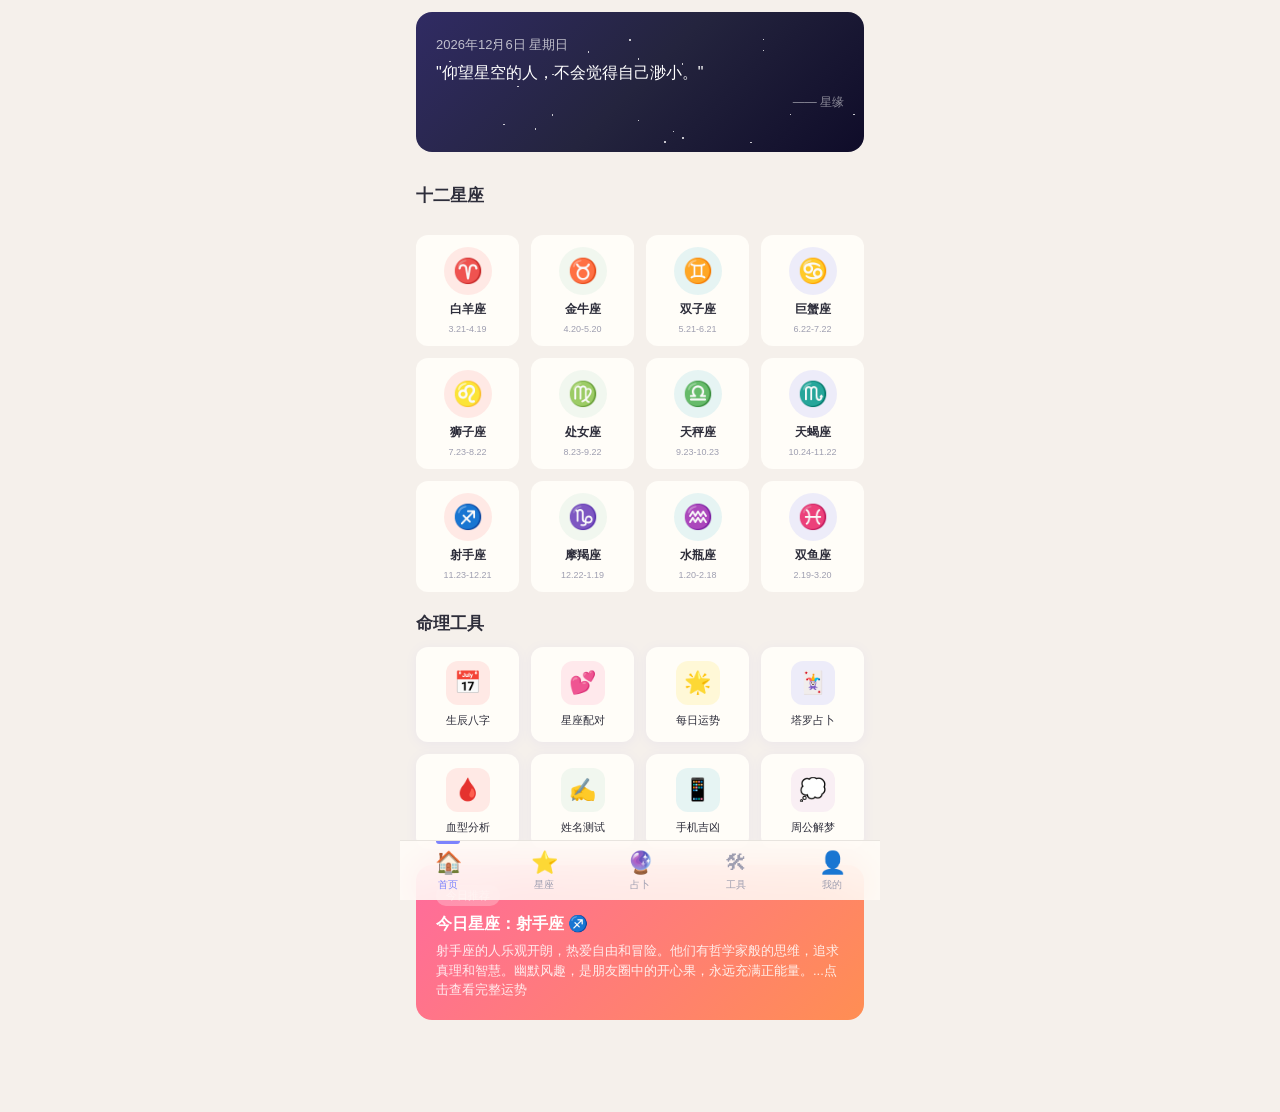
==== index.html @ 1ed5705f "Fix all JS syntax errors: remove nested ternary in templates, fix backtick/HTML tag conflicts" ====
<!DOCTYPE html>
<html lang="zh-CN">
<head>
<meta charset="UTF-8">
<meta name="viewport" content="width=device-width,initial-scale=1.0,maximum-scale=1.0,user-scalable=no">
<title>星缘 - 星座命理</title>
<style>
*{margin:0;padding:0;box-sizing:border-box;-webkit-tap-highlight-color:transparent}
:root{--bg:#F5F0EB;--card:#FFFDF8;--primary:#7C83FD;--primary-dark:#5B63D5;--accent:#FF6B9D;--text:#2D2D3A;--text2:#6B6B80;--text3:#9E9EB0;--border:#E8E4DF;--shadow:0 2px 12px rgba(124,131,253,0.08);--radius:16px;--nav-h:60px}
body{font-family:-apple-system,BlinkMacSystemFont,'Segoe UI','PingFang SC','Hiragino Sans GB','Microsoft YaHei',sans-serif;background:var(--bg);color:var(--text);max-width:480px;margin:0 auto;min-height:100vh;overflow-x:hidden;position:relative}
.dark{--bg:#1A1A2E;--card:#252540;--primary:#9BA3FF;--primary-dark:#7C83FD;--text:#E8E8F0;--text2:#A0A0B8;--text3:#6B6B80;--border:#3A3A55;--shadow:0 2px 12px rgba(0,0,0,0.3)}
/* Splash */
#splash{position:fixed;top:0;left:0;width:100%;height:100%;z-index:9999;display:flex;flex-direction:column;align-items:center;justify-content:center;background:linear-gradient(135deg,#0F0C29,#302B63,#24243E);transition:opacity .6s,transform .6s}
#splash.hide{opacity:0;transform:scale(1.1);pointer-events:none}
#splash .stars{position:absolute;width:100%;height:100%;overflow:hidden}
#splash .star{position:absolute;background:#fff;border-radius:50%;animation:twinkle 2s infinite}
@keyframes twinkle{0%,100%{opacity:.3}50%{opacity:1}}
#splash .logo{font-size:42px;margin-bottom:8px;animation:float 2s ease-in-out infinite}
@keyframes float{0%,100%{transform:translateY(0)}50%{transform:translateY(-10px)}}
#splash h1{color:#fff;font-size:28px;font-weight:700;letter-spacing:4px;margin-bottom:4px}
#splash p{color:rgba(255,255,255,.6);font-size:13px;letter-spacing:2px;margin-bottom:30px}
#splash .bar-wrap{width:200px;height:4px;background:rgba(255,255,255,.15);border-radius:2px;overflow:hidden}
#splash .bar-fill{height:100%;width:0;background:linear-gradient(90deg,#7C83FD,#FF6B9D);border-radius:2px;animation:load 2s ease forwards}
@keyframes load{0%{width:0}100%{width:100%}}
/* Pages */
.page{display:none;padding-bottom:calc(var(--nav-h) + 16px);min-height:100vh;animation:fadeIn .3s ease}
.page.active{display:block}
@keyframes fadeIn{from{opacity:0;transform:translateY(8px)}to{opacity:1;transform:translateY(0)}}
@keyframes slideIn{from{opacity:0;transform:translateX(30px)}to{opacity:1;transform:translateX(0)}}
/* Nav */
#bottomNav{position:fixed;bottom:0;left:50%;transform:translateX(-50%);width:100%;max-width:480px;height:var(--nav-h);background:rgba(255,253,248,.85);backdrop-filter:blur(20px);-webkit-backdrop-filter:blur(20px);border-top:1px solid var(--border);display:flex;z-index:100;padding-bottom:env(safe-area-inset-bottom)}
.dark #bottomNav{background:rgba(37,37,64,.9)}
.nav-item{flex:1;display:flex;flex-direction:column;align-items:center;justify-content:center;gap:2px;font-size:10px;color:var(--text3);cursor:pointer;transition:color .2s;position:relative}
.nav-item.active{color:var(--primary)}
.nav-item.active::before{content:'';position:absolute;top:0;left:50%;transform:translateX(-50%);width:24px;height:3px;background:var(--primary);border-radius:0 0 3px 3px}
.nav-item .nav-icon{font-size:22px}
/* Sub page overlay */
.sub-page{position:fixed;top:0;left:50%;transform:translateX(-50%);width:100%;max-width:480px;height:100%;background:var(--bg);z-index:90;display:none;flex-direction:column;animation:slideIn .3s ease;overflow-y:auto;-webkit-overflow-scrolling:touch}
.sub-page.active{display:flex}
.sub-header{display:flex;align-items:center;padding:12px 16px;background:var(--card);border-bottom:1px solid var(--border);position:sticky;top:0;z-index:10}
.sub-header .back-btn{width:36px;height:36px;border-radius:50%;border:none;background:var(--bg);font-size:18px;cursor:pointer;display:flex;align-items:center;justify-content:center;color:var(--text)}
.sub-header .title{flex:1;text-align:center;font-size:17px;font-weight:600;margin-right:36px}
/* Cards */
.card{background:var(--card);border-radius:var(--radius);padding:16px;margin:12px 16px;box-shadow:var(--shadow)}
/* Banner */
.banner{background:linear-gradient(135deg,#302B63,#24243E,#0F0C29);border-radius:var(--radius);margin:12px 16px;padding:24px 20px;position:relative;overflow:hidden;min-height:140px}
.banner .stars-bg{position:absolute;width:100%;height:100%}
.banner .bstar{position:absolute;background:#fff;border-radius:50%;animation:twinkle 2s infinite}
.banner .date{color:rgba(255,255,255,.7);font-size:13px;margin-bottom:6px}
.banner .quote{color:#fff;font-size:16px;line-height:1.6;font-weight:500}
.banner .quote-author{color:rgba(255,255,255,.5);font-size:12px;margin-top:8px;text-align:right}
/* Zodiac Grid */
.zodiac-grid{display:grid;grid-template-columns:repeat(4,1fr);gap:12px;padding:0 16px;margin-top:16px}
.zodiac-item{display:flex;flex-direction:column;align-items:center;gap:6px;cursor:pointer;padding:12px 4px;border-radius:12px;transition:all .2s;background:var(--card)}
.zodiac-item:active{transform:scale(.95);background:var(--border)}
.zodiac-icon{width:48px;height:48px;border-radius:50%;display:flex;align-items:center;justify-content:center;font-size:24px}
.zodiac-item .z-name{font-size:12px;font-weight:600;color:var(--text)}
.zodiac-item .z-date{font-size:9px;color:var(--text3)}
/* Feature Grid */
.section-title{font-size:17px;font-weight:700;padding:20px 16px 12px;color:var(--text)}
.feat-grid{display:grid;grid-template-columns:repeat(4,1fr);gap:12px;padding:0 16px}
.feat-item{display:flex;flex-direction:column;align-items:center;gap:8px;cursor:pointer;padding:14px 4px;border-radius:12px;background:var(--card);transition:all .2s;box-shadow:var(--shadow)}
.feat-item:active{transform:scale(.95)}
.feat-icon{width:44px;height:44px;border-radius:12px;display:flex;align-items:center;justify-content:center;font-size:22px}
.feat-item .f-name{font-size:11px;font-weight:500;color:var(--text)}
/* Recommend Card */
.recommend{background:linear-gradient(135deg,#FF6B9D,#FF8E53);border-radius:var(--radius);margin:16px;padding:20px;color:#fff;cursor:pointer;transition:transform .2s}
.recommend:active{transform:scale(.98)}
.recommend .rec-tag{font-size:11px;background:rgba(255,255,255,.25);padding:3px 10px;border-radius:10px;display:inline-block;margin-bottom:8px}
.recommend h3{font-size:16px;margin-bottom:6px}
.recommend p{font-size:13px;opacity:.85;line-height:1.5}
/* Detail Page */
.detail-header{padding:32px 20px 24px;text-align:center;color:#fff;position:relative;overflow:hidden}
.detail-header .dh-stars{position:absolute;width:100%;height:100%}
.detail-header .dh-star{position:absolute;background:#fff;border-radius:50%;animation:twinkle 2s infinite}
.detail-header .d-emoji{font-size:52px;margin-bottom:8px;position:relative}
.detail-header .d-name{font-size:24px;font-weight:700;position:relative}
.detail-header .d-en{font-size:14px;opacity:.7;margin-top:2px;position:relative}
.detail-header .d-date{font-size:13px;opacity:.6;margin-top:4px;position:relative}
.info-grid{display:grid;grid-template-columns:repeat(3,1fr);gap:8px;padding:0 16px;margin-top:16px}
.info-cell{background:var(--card);border-radius:12px;padding:12px 8px;text-align:center;box-shadow:var(--shadow)}
.info-cell .ic-label{font-size:10px;color:var(--text3);margin-bottom:4px}
.info-cell .ic-val{font-size:13px;font-weight:600;color:var(--text)}
.detail-section{padding:16px}
.detail-section h3{font-size:16px;font-weight:700;margin-bottom:10px;display:flex;align-items:center;gap:8px}
.detail-section p{font-size:14px;line-height:1.8;color:var(--text2)}
/* Stars rating */
.stars{display:flex;gap:2px}
.stars .star{color:#FFD700;font-size:14px}
.stars .star.empty{color:var(--border)}
/* Fortune bars */
.fortune-row{display:flex;align-items:center;justify-content:space-between;padding:8px 0;border-bottom:1px solid var(--border)}
.fortune-row:last-child{border:none}
.fortune-label{font-size:13px;color:var(--text);width:50px}
.fortune-stars{flex:1}
.fortune-score{font-size:13px;color:var(--primary);font-weight:600;width:30px;text-align:right}
/* Match */
.match-card{display:flex;align-items:center;gap:12px;padding:12px;background:var(--card);border-radius:12px;margin-bottom:8px}
.match-emoji{font-size:28px}
.match-info{flex:1}
.match-name{font-size:14px;font-weight:600}
.match-desc{font-size:12px;color:var(--text2)}
.match-score{font-size:18px;font-weight:700;color:var(--primary)}
/* Pair page */
.pair-selectors{display:flex;align-items:center;justify-content:center;gap:12px;padding:20px 16px;flex-wrap:wrap}
.pair-selectors select{padding:10px 16px;border:2px solid var(--border);border-radius:12px;background:var(--card);color:var(--text);font-size:15px;min-width:120px;appearance:none;-webkit-appearance:none}
.pair-heart{font-size:36px;animation:heartbeat 1.2s infinite}
@keyframes heartbeat{0%,100%{transform:scale(1)}15%{transform:scale(1.15)}30%{transform:scale(1)}45%{transform:scale(1.1)}}
.pair-btn{display:block;margin:16px auto;padding:12px 40px;background:linear-gradient(135deg,var(--primary),var(--accent));color:#fff;border:none;border-radius:25px;font-size:16px;font-weight:600;cursor:pointer;transition:transform .2s}
.pair-btn:active{transform:scale(.95)}
.score-circle{width:120px;height:120px;border-radius:50%;border:6px solid var(--primary);display:flex;flex-direction:column;align-items:center;justify-content:center;margin:20px auto;background:var(--card)}
.score-circle .sc-num{font-size:36px;font-weight:800;color:var(--primary)}
.score-circle .sc-label{font-size:11px;color:var(--text3)}
.dim-bar{margin:8px 0}
.dim-bar .dim-label{display:flex;justify-content:space-between;font-size:13px;margin-bottom:4px}
.dim-bar .dim-track{height:8px;background:var(--border);border-radius:4px;overflow:hidden}
.dim-bar .dim-fill{height:100%;border-radius:4px;background:linear-gradient(90deg,var(--primary),var(--accent));transition:width .8s ease}
/* Bazi */
.bazi-form{padding:16px}
.form-group{margin-bottom:14px}
.form-group label{display:block;font-size:13px;font-weight:600;color:var(--text);margin-bottom:6px}
.form-group input,.form-group select{width:100%;padding:12px;border:2px solid var(--border);border-radius:12px;background:var(--card);color:var(--text);font-size:15px;transition:border-color .2s}
.form-group input:focus,.form-group select:focus{outline:none;border-color:var(--primary)}
.pillar-row{display:flex;justify-content:space-around;text-align:center;padding:16px 0}
.pillar{background:var(--card);border-radius:12px;padding:14px 12px;flex:1;margin:0 4px;box-shadow:var(--shadow)}
.pillar .p-label{font-size:11px;color:var(--text3);margin-bottom:6px}
.pillar .p-gan{font-size:22px;font-weight:700;color:var(--primary)}
.pillar .p-zhi{font-size:22px;font-weight:700;color:var(--accent);margin-top:2px}
.pillar .p-wx{font-size:11px;color:var(--text2);margin-top:4px}
.wx-bar-wrap{padding:0 16px}
.wx-bar{display:flex;align-items:center;gap:10px;margin-bottom:10px}
.wx-bar .wx-name{width:30px;font-size:13px;font-weight:600}
.wx-bar .wx-track{flex:1;height:12px;background:var(--border);border-radius:6px;overflow:hidden}
.wx-bar .wx-fill{height:100%;border-radius:6px;transition:width .8s ease}
.wx-bar .wx-pct{width:36px;font-size:12px;text-align:right;color:var(--text2)}
/* Tarot */
.spread-grid{display:grid;grid-template-columns:repeat(2,1fr);gap:12px;padding:0 16px}
.spread-card{background:var(--card);border-radius:var(--radius);padding:20px 16px;text-align:center;cursor:pointer;transition:all .2s;box-shadow:var(--shadow);border:2px solid transparent}
.spread-card:active{transform:scale(.96)}
.spread-card.selected{border-color:var(--primary)}
.spread-card .sp-emoji{font-size:32px;margin-bottom:8px}
.spread-card .sp-name{font-size:14px;font-weight:600}
.spread-card .sp-desc{font-size:11px;color:var(--text3);margin-top:4px}
.tarot-question{padding:16px}
.tarot-question textarea{width:100%;height:80px;padding:12px;border:2px solid var(--border);border-radius:12px;background:var(--card);color:var(--text);font-size:14px;resize:none}
.tarot-question textarea:focus{outline:none;border-color:var(--primary)}
.tarot-btn{display:block;margin:16px auto;padding:14px 48px;background:linear-gradient(135deg,#7C83FD,#FF6B9D);color:#fff;border:none;border-radius:25px;font-size:16px;font-weight:600;cursor:pointer;transition:transform .2s}
.tarot-btn:active{transform:scale(.95)}
.tarot-result{text-align:center;padding:16px}
.tarot-card-display{background:linear-gradient(135deg,#1A1A2E,#302B63);border-radius:16px;padding:20px;margin:10px 0;color:#fff;animation:cardFlip .6s ease}
@keyframes cardFlip{from{transform:rotateY(90deg)}to{transform:rotateY(0)}}
.tarot-card-display .tc-emoji{font-size:48px;margin-bottom:8px}
.tarot-card-display .tc-name{font-size:18px;font-weight:700}
.tarot-card-display .tc-pos{font-size:12px;opacity:.7;margin-top:4px}
.tarot-card-display .tc-meaning{font-size:13px;line-height:1.6;margin-top:12px;opacity:.85;text-align:left}
/* Blood type */
.bt-grid{display:grid;grid-template-columns:repeat(2,1fr);gap:12px;padding:0 16px}
.bt-card{background:var(--card);border-radius:var(--radius);padding:24px;text-align:center;cursor:pointer;transition:all .2s;box-shadow:var(--shadow)}
.bt-card:active{transform:scale(.96)}
.bt-card .bt-type{font-size:36px;font-weight:800;margin-bottom:4px}
.bt-card .bt-name{font-size:14px;font-weight:600}
.bt-card .bt-desc{font-size:11px;color:var(--text3);margin-top:6px}
/* Name test */
.name-input-wrap{padding:16px}
.name-input-wrap input{width:100%;padding:14px;border:2px solid var(--border);border-radius:12px;background:var(--card);color:var(--text);font-size:16px;text-align:center}
.name-input-wrap input:focus{outline:none;border-color:var(--primary)}
.score-display{text-align:center;padding:20px}
.score-big{font-size:64px;font-weight:800;background:linear-gradient(135deg,var(--primary),var(--accent));-webkit-background-clip:text;-webkit-text-fill-color:transparent;background-clip:text}
.score-label{font-size:14px;color:var(--text2);margin-top:4px}
/* Phone */
.phone-input-wrap{padding:16px}
.phone-input-wrap input{width:100%;padding:14px;border:2px solid var(--border);border-radius:12px;background:var(--card);color:var(--text);font-size:18px;text-align:center;letter-spacing:2px}
.phone-input-wrap input:focus{outline:none;border-color:var(--primary)}
/* Dream */
.dream-tags{display:flex;flex-wrap:wrap;gap:8px;padding:0 16px}
.dream-tag{padding:8px 14px;background:var(--card);border-radius:20px;font-size:13px;cursor:pointer;transition:all .2s;border:1px solid var(--border)}
.dream-tag:active,.dream-tag.active{background:var(--primary);color:#fff;border-color:var(--primary)}
.dream-search{padding:16px}
.dream-search input{width:100%;padding:12px 16px;border:2px solid var(--border);border-radius:25px;background:var(--card);color:var(--text);font-size:14px}
.dream-search input:focus{outline:none;border-color:var(--primary)}
.dream-result{margin:16px;background:var(--card);border-radius:var(--radius);padding:20px;box-shadow:var(--shadow)}
.dream-result h4{font-size:16px;font-weight:700;margin-bottom:8px;color:var(--primary)}
.dream-result p{font-size:14px;line-height:1.8;color:var(--text2)}
/* Settings */
.setting-item{display:flex;align-items:center;justify-content:space-between;padding:16px;background:var(--card);border-bottom:1px solid var(--border);cursor:pointer}
.setting-item:first-child{border-radius:var(--radius) var(--radius) 0 0}
.setting-item:last-child{border-radius:0 0 var(--radius) var(--radius);border:none}
.setting-item .si-left{display:flex;align-items:center;gap:12px}
.setting-item .si-icon{font-size:22px}
.setting-item .si-text{font-size:15px}
.toggle{width:50px;height:28px;background:var(--border);border-radius:14px;position:relative;cursor:pointer;transition:background .3s}
.toggle.on{background:var(--primary)}
.toggle::after{content:'';position:absolute;top:2px;left:2px;width:24px;height:24px;background:#fff;border-radius:50%;transition:transform .3s;box-shadow:0 1px 4px rgba(0,0,0,.15)}
.toggle.on::after{transform:translateX(22px)}
/* Toast */
.toast{position:fixed;top:60px;left:50%;transform:translateX(-50%);background:rgba(45,45,58,.9);color:#fff;padding:10px 24px;border-radius:25px;font-size:14px;z-index:9999;animation:toastIn .3s ease;pointer-events:none;max-width:300px;text-align:center}
@keyframes toastIn{from{opacity:0;transform:translateX(-50%) translateY(-10px)}to{opacity:1;transform:translateX(-50%) translateY(0)}}
/* Misc */
.tag{display:inline-block;padding:4px 10px;border-radius:8px;font-size:11px;font-weight:500;margin:2px}
.tag-good{background:#E8F5E9;color:#2E7D32}
.tag-bad{background:#FFEBEE;color:#C62828}
.lucky-box{display:flex;gap:12px;flex-wrap:wrap;padding:12px 0}
.lucky-item{flex:1;min-width:80px;text-align:center;background:var(--card);border-radius:12px;padding:12px 8px;box-shadow:var(--shadow)}
.lucky-item .li-icon{font-size:20px;margin-bottom:4px}
.lucky-item .li-label{font-size:10px;color:var(--text3)}
.lucky-item .li-val{font-size:13px;font-weight:600;margin-top:2px}
.tip-box{background:linear-gradient(135deg,#FFF3E0,#FFE0B2);border-radius:12px;padding:16px;margin-top:12px;font-size:13px;line-height:1.7;color:#E65100}
.dark .tip-box{background:linear-gradient(135deg,#3E2723,#4E342E);color:#FFB74D}
.section-gap{height:12px}
/* Scrollbar */
::-webkit-scrollbar{width:0}
/* Zodiac page grid */
.zodiac-list-grid{display:grid;grid-template-columns:repeat(3,1fr);gap:12px;padding:0 16px}
.zodiac-list-item{background:var(--card);border-radius:var(--radius);padding:16px 8px;text-align:center;cursor:pointer;transition:all .2s;box-shadow:var(--shadow)}
.zodiac-list-item:active{transform:scale(.95)}
.zodiac-list-item .zli-emoji{font-size:36px;margin-bottom:6px}
.zodiac-list-item .zli-name{font-size:14px;font-weight:600}
.zodiac-list-item .zli-date{font-size:10px;color:var(--text3);margin-top:2px}
/* Tool grid */
.tool-grid{display:grid;grid-template-columns:repeat(2,1fr);gap:12px;padding:0 16px}
.tool-item{background:var(--card);border-radius:var(--radius);padding:20px 16px;display:flex;align-items:center;gap:12px;cursor:pointer;transition:all .2s;box-shadow:var(--shadow)}
.tool-item:active{transform:scale(.96)}
.tool-item .ti-icon{font-size:28px}
.tool-item .ti-name{font-size:14px;font-weight:600}
.tool-item .ti-desc{font-size:11px;color:var(--text3)}
/* Profile page */
.profile-header{text-align:center;padding:32px 20px;background:linear-gradient(135deg,var(--primary),var(--accent));color:#fff}
.profile-avatar{width:72px;height:72px;border-radius:50%;background:rgba(255,255,255,.2);margin:0 auto 12px;display:flex;align-items:center;justify-content:center;font-size:36px}
.profile-name{font-size:20px;font-weight:700}
.profile-id{font-size:12px;opacity:.7;margin-top:4px}
.profile-menu{margin:16px}
.profile-menu .pm-item{display:flex;align-items:center;gap:12px;padding:16px;background:var(--card);border-bottom:1px solid var(--border);cursor:pointer}
.profile-menu .pm-item:first-child{border-radius:var(--radius) var(--radius) 0 0}
.profile-menu .pm-item:last-child{border-radius:0 0 var(--radius) var(--radius);border:none}
.profile-menu .pm-icon{font-size:22px}
.profile-menu .pm-text{flex:1;font-size:15px}
.profile-menu .pm-arrow{color:var(--text3);font-size:14px}
/* Fortune select */
.fortune-select{padding:16px}
.fortune-select select{width:100%;padding:12px;border:2px solid var(--border);border-radius:12px;background:var(--card);color:var(--text);font-size:15px;appearance:none;-webkit-appearance:none}
.fortune-card{background:linear-gradient(135deg,#302B63,#24243E);border-radius:var(--radius);padding:24px;color:#fff;text-align:center;margin:16px}
.fortune-card .fc-score{font-size:48px;font-weight:800;margin-bottom:4px}
.fortune-card .fc-label{font-size:13px;opacity:.7}
.fortune-card .fc-desc{font-size:14px;line-height:1.7;margin-top:16px;opacity:.85;text-align:left}
</style>
</head>
<body>
<!-- Toast -->
<div id="toast" class="toast" style="display:none"></div>
<!-- Main Pages -->
<div id="page-home" class="page active">
  <div class="banner" id="homeBanner">
    <div class="stars-bg" id="bannerStars"></div>
    <div class="date" id="bannerDate"></div>
    <div class="quote" id="bannerQuote"></div>
    <div class="quote-author" id="bannerAuthor"></div>
  </div>
  <div class="section-title">十二星座</div>
  <div class="zodiac-grid" id="homeZodiacGrid"></div>
  <div class="section-title">命理工具</div>
  <div class="feat-grid" id="homeFeatGrid"></div>
  <div class="recommend" id="homeRecommend" onclick="openSub('fortune')">
    <div class="rec-tag">今日推荐</div>
    <h3 id="recTitle"></h3>
    <p id="recDesc"></p>
  </div>
</div>
<div id="page-zodiac" class="page">
  <div class="section-title">全部星座</div>
  <div class="zodiac-list-grid" id="zodiacListGrid"></div>
</div>
<div id="page-divine" class="page">
  <div class="section-title">占卜工具</div>
  <div class="tool-grid" id="divineTools"></div>
</div>
<div id="page-tools" class="page">
  <div class="section-title">实用工具</div>
  <div class="tool-grid" id="utilTools"></div>
</div>
<div id="page-me" class="page">
  <div class="profile-header">
    <div class="profile-avatar">👤</div>
    <div class="profile-name">星缘用户</div>
    <div class="profile-id">ID: 20240611</div>
  </div>
  <div class="profile-menu">
    <div class="pm-item" onclick="openSub('settings')"><span class="pm-icon">⚙️</span><span class="pm-text">设置</span><span class="pm-arrow">›</span></div>
    <div class="pm-item" onclick="openSub('fortune')"><span class="pm-icon">🌟</span><span class="pm-text">我的星座</span><span class="pm-arrow">›</span></div>
    <div class="pm-item" onclick="showToast('收藏功能开发中')"><span class="pm-icon">❤️</span><span class="pm-text">我的收藏</span><span class="pm-arrow">›</span></div>
    <div class="pm-item" onclick="showToast('历史记录开发中')"><span class="pm-icon">📜</span><span class="pm-text">历史记录</span><span class="pm-arrow">›</span></div>
    <div class="pm-item" onclick="showToast('感谢您的支持！')"><span class="pm-icon">⭐</span><span class="pm-text">给个好评</span><span class="pm-arrow">›</span></div>
  </div>
</div>
<!-- Sub Pages -->
<div class="sub-page" id="sub-detail"></div>
<div class="sub-page" id="sub-pair"></div>
<div class="sub-page" id="sub-fortune"></div>
<div class="sub-page" id="sub-bazi"></div>
<div class="sub-page" id="sub-tarot"></div>
<div class="sub-page" id="sub-blood"></div>
<div class="sub-page" id="sub-name"></div>
<div class="sub-page" id="sub-phone"></div>
<div class="sub-page" id="sub-dream"></div>
<div class="sub-page" id="sub-settings"></div>
<div class="sub-page" id="sub-bt-detail"></div>
<!-- Bottom Nav -->
<div id="bottomNav">
  <div class="nav-item active" onclick="switchTab('home')"><span class="nav-icon">🏠</span><span>首页</span></div>
  <div class="nav-item" onclick="switchTab('zodiac')"><span class="nav-icon">⭐</span><span>星座</span></div>
  <div class="nav-item" onclick="switchTab('divine')"><span class="nav-icon">🔮</span><span>占卜</span></div>
  <div class="nav-item" onclick="switchTab('tools')"><span class="nav-icon">🛠</span><span>工具</span></div>
  <div class="nav-item" onclick="switchTab('me')"><span class="nav-icon">👤</span><span>我的</span></div>
</div>
<script>
// ===== DATA =====
const ZODIAC=[
{id:'aries',name:'白羊座',emoji:'♈',english:'Aries',date:'3.21-4.19',element:'火',quality:'开创',ruler:'火星',house:'第一宫',luckyNum:'1,9',luckyColor:'红色',luckyItem:'红宝石',birthstone:'钻石',personality:'白羊座的人充满活力与热情，是天生的领导者。他们勇敢、直率，做事果断，不喜欢拖泥带水。具有强烈的竞争意识和进取心，总是第一个冲锋陷阵。',love:'白羊座在爱情中热烈而直接，喜欢主动追求。他们渴望激情和新鲜感，不喜欢平淡乏味的关系。一旦爱上就会全力以赴，但需要学会给对方空间。',career:'白羊座适合需要领导力和决断力的工作。他们在竞争环境中如鱼得水，适合创业、管理、销售、体育等领域。天生的行动派，执行力极强。',health:'白羊座需要注意头部和面部健康，容易头痛和牙痛。建议多进行户外运动释放过剩精力，注意控制脾气，避免冲动行事。',strength:'勇敢、果断、热情、直率、有领导力',weakness:'冲动、急躁、缺乏耐心、好胜心过强',matchScore:{taurus:55,gemini:75,cancer:50,leo:95,virgo:60,libra:65,scorpio:60,sagittarius:98,capricorn:50,aquarius:80,pisces:65},description:'白羊座是黄道第一宫，象征着新生与开始。如同春天的第一缕阳光，白羊座的人永远充满朝气与活力。',famous:['成龙','安徒生','凡高']},
{id:'taurus',name:'金牛座',emoji:'♉',english:'Taurus',date:'4.20-5.20',element:'土',quality:'固定',ruler:'金星',house:'第二宫',luckyNum:'2,6',luckyColor:'绿色',luckyItem:'翡翠',birthstone:'祖母绿',personality:'金牛座的人稳重踏实，是最可靠的伙伴。他们重视物质安全，有极强的耐心和毅力。对美有独特的鉴赏力，享受生活中的美好事物。',love:'金牛座在爱情中忠诚而专一，一旦确定关系就会全身心投入。他们用行动表达爱意，喜欢为伴侣创造舒适的生活。需要避免占有欲过强。',career:'金牛座适合金融、艺术、美食、房地产等领域。他们的耐心和毅力使他们成为出色的投资者和艺术家。重视稳定收入，理财能力出色。',health:'金牛座需要注意颈部和喉咙健康。饮食方面要注意控制，避免暴饮暴食。建议保持规律运动，享受大自然有助于身心健康。',strength:'稳重、耐心、忠诚、务实、有审美',weakness:'固执、占有欲强、不愿改变、过于保守',matchScore:{aries:55,gemini:45,cancer:88,leo:62,virgo:92,libra:70,scorpio:85,sagittarius:40,capricorn:95,aquarius:48,pisces:78},description:'金牛座象征着稳定与富足，如同大地般坚实可靠。他们对美好事物的追求永不止步。',famous:['莎士比亚','马克思','奥黛丽·赫本']},
{id:'gemini',name:'双子座',emoji:'♊',english:'Gemini',date:'5.21-6.21',element:'风',quality:'变动',ruler:'水星',house:'第三宫',luckyNum:'3,5',luckyColor:'黄色',luckyItem:'水晶',birthstone:'玛瑙',personality:'双子座的人聪明机智，善于沟通。他们好奇心强，兴趣广泛，是社交场合的焦点。思维敏捷，能同时处理多件事务，适应力极强。',love:'双子座在爱情中需要精神上的交流和刺激。他们喜欢有趣的伴侣，讨厌沉闷的关系。虽然有时显得不够专一，但真正爱上后会变得非常甜蜜。',career:'双子座适合媒体、写作、教育、翻译、销售等工作。出色的沟通能力使他们成为优秀的演说者和作家。多才多艺，适合多元化发展。',health:'双子座需要注意呼吸系统和手臂健康。精神压力较大时容易失眠，建议培养冥想习惯。多进行有氧运动有助于释放精神压力。',strength:'聪明、善沟通、适应力强、幽默、多才多艺',weakness:'善变、不够专注、表面化、优柔寡断',matchScore:{aries:75,taurus:45,cancer:42,leo:72,virgo:55,libra:90,scorpio:48,sagittarius:85,capricorn:38,aquarius:92,pisces:55},description:'双子座如同风一般自由灵动，他们用智慧和语言连接世界，永远保持着对世界的好奇心。',famous:['约翰·肯尼迪','梦露','安吉丽娜·朱莉']},
{id:'cancer',name:'巨蟹座',emoji:'♋',english:'Cancer',date:'6.22-7.22',element:'水',quality:'开创',ruler:'月亮',house:'第四宫',luckyNum:'2,7',luckyColor:'银白色',luckyItem:'珍珠',birthstone:'月光石',personality:'巨蟹座的人温柔体贴，重视家庭和情感。他们有极强的直觉力和同理心，是天生的守护者。情感丰富，记忆力好，对家人和朋友极为忠诚。',love:'巨蟹座在爱情中温柔而深情，渴望安全感和归属感。他们会为爱人营造温馨的家，是最佳的生活伴侣。但过于敏感容易受伤，需要学会信任。',career:'巨蟹座适合教育、医疗、餐饮、家政、房地产等领域。他们的关怀天性使他们成为优秀的教师和医护人员。对家庭相关产业有天然 affinity。',health:'巨蟹座需要注意消化系统和胸部健康。情绪波动较大时容易影响食欲。建议保持情绪稳定，多喝温水，注意饮食规律。',strength:'温柔、忠诚、有同情心、直觉强、顾家',weakness:'敏感、情绪化、缺乏安全感、过于念旧',matchScore:{aries:50,taurus:88,gemini:42,leo:52,virgo:82,libra:58,scorpio:92,sagittarius:45,capricorn:90,aquarius:42,pisces:95},description:'巨蟹座如同月光般温柔，他们用爱编织家庭的港湾，是最具母性光辉的星座。',famous:['戴安娜王妃','海明威',' Mandela']},
{id:'leo',name:'狮子座',emoji:'♌',english:'Leo',date:'7.23-8.22',element:'火',quality:'固定',ruler:'太阳',house:'第五宫',luckyNum:'1,5',luckyColor:'金色',luckyItem:'琥珀',birthstone:'红宝石',personality:'狮子座的人自信大方，天生具有王者风范。他们慷慨热情，喜欢成为焦点。创造力强，有极强的表现欲，总能用魅力感染身边的人。',love:'狮子座在爱情中慷慨而浪漫，喜欢盛大表达爱意。他们需要被欣赏和崇拜，同时也愿意为爱人倾尽所有。要小心过于自我中心。',career:'狮子座适合演艺、管理、政治、时尚、创意产业。天生的领导力和表现力使他们成为出色的管理者和表演者。热爱掌声和认可。',health:'狮子座需要注意心脏和脊椎健康。精力旺盛但容易过度消耗，建议保持规律作息。适当运动有助于维持旺盛的生命力。',strength:'自信、慷慨、有创造力、领导力强、热情',weakness:'自负、爱面子、控制欲强、过于自我中心',matchScore:{aries:95,taurus:62,gemini:72,cancer:52,virgo:58,libra:75,scorpio:55,sagittarius:92,capricorn:52,aquarius:70,pisces:55},description:'狮子座如同太阳般耀眼，他们用光芒照亮周围的一切，是天生的王者。',famous:['拿破仑','奥巴马','麦当娜']},
{id:'virgo',name:'处女座',emoji:'♍',english:'Virgo',date:'8.23-9.22',element:'土',quality:'变动',ruler:'水星',house:'第六宫',luckyNum:'4,8',luckyColor:'深蓝色',luckyItem:'蓝宝石',birthstone:'蓝宝石',personality:'处女座的人追求完美，注重细节。他们分析能力强，做事有条不紊，是最可靠的工作伙伴。谦虚低调，默默付出，追求卓越品质。',love:'处女座在爱情中谨慎而细腻，不会轻易投入。一旦确定关系，会用心经营。他们用细致的关怀表达爱意，但有时过于挑剔会让伴侣感到压力。',career:'处女座适合编辑、会计、医生、研究员、质检等工作。出色的分析力和细心使他们成为各领域的专家。追求完美的工作态度备受认可。',health:'处女座需要注意消化系统和肠道健康。容易因过度操心而焦虑，建议学会放松。瑜伽和冥想有助于缓解精神紧张。',strength:'细心、勤奋、分析力强、追求完美、可靠',weakness:'挑剔、焦虑、过于追求完美、爱批评',matchScore:{aries:60,taurus:92,gemini:55,cancer:82,leo:58,libra:65,scorpio:78,sagittarius:42,capricorn:88,aquarius:50,pisces:72},description:'处女座如同精密的工匠，他们用细致入微的眼光雕琢生活的每一个细节。',famous:['托尔斯泰','碧昂丝','杰克逊']},
{id:'libra',name:'天秤座',emoji:'♎',english:'Libra',date:'9.23-10.23',element:'风',quality:'开创',ruler:'金星',house:'第七宫',luckyNum:'6,9',luckyColor:'粉色',luckyItem:'玫瑰石英',birthstone:'蛋白石',personality:'天秤座的人优雅和谐，追求公平与平衡。他们有极高的社交能力和审美品味，善于调解矛盾。温和有礼，总是给人留下美好的印象。',love:'天秤座在爱情中浪漫而优雅，渴望和谐的伴侣关系。他们重视精神上的契合，喜欢与伴侣分享美好事物。但有时过于犹豫不决。',career:'天秤座适合法律、外交、艺术、设计、公关等领域。天生的审美和社交能力使他们成为出色的调解者和设计师。追求公平正义。',health:'天秤座需要注意肾脏和腰部健康。容易因犹豫不决而感到焦虑。建议多做决定性训练，保持规律运动有助于身心平衡。',strength:'优雅、公正、善于社交、有品味、和平主义',weakness:'犹豫不决、过于在意他人看法、逃避冲突',matchScore:{aries:65,taurus:70,gemini:90,cancer:58,leo:75,virgo:65,scorpio:62,sagittarius:72,capricorn:55,aquarius:85,pisces:68},description:'天秤座如同天平般追求平衡与和谐，他们用优雅和智慧编织美好的人际关系。',famous:['甘地','王菲','李嘉诚']},
{id:'scorpio',name:'天蝎座',emoji:'♏',english:'Scorpio',date:'10.24-11.22',element:'水',quality:'固定',ruler:'冥王星',house:'第八宫',luckyNum:'0,4',luckyColor:'暗红色',luckyItem:'黑曜石',birthstone:'黄玉',personality:'天蝎座的人神秘而深邃，拥有极强的洞察力。他们意志坚定，一旦确定目标就会全力以赴。感情深沉，爱恨分明，是最具魅力的星座之一。',love:'天蝎座在爱情中深沉而热烈，渴望灵魂深处的连接。他们全心全意地爱，但也要求同样的忠诚。嫉妒心较强，需要学会信任和放手。',career:'天蝎座适合侦探、心理学、外科医生、研究员、金融分析等领域。出色的洞察力和毅力使他们成为顶尖的专业人士。',health:'天蝎座需要注意生殖系统和排泄系统健康。情绪压抑时容易影响健康，建议找到健康的情绪宣泄方式。',strength:'洞察力强、意志坚定、忠诚、有魅力、直觉敏锐',weakness:'嫉妒心强、报复心重、过于多疑、控制欲强',matchScore:{aries:60,taurus:85,gemini:48,cancer:92,leo:55,virgo:78,libra:62,sagittarius:52,capricorn:82,aquarius:48,pisces:90},description:'天蝎座如同深海般神秘莫测，他们用深邃的目光洞察世间一切真相。',famous:['比尔·盖茨','居里夫人','玛丽莲·梦露']},
{id:'sagittarius',name:'射手座',emoji:'♐',english:'Sagittarius',date:'11.23-12.21',element:'火',quality:'变动',ruler:'木星',house:'第九宫',luckyNum:'3,7',luckyColor:'紫色',luckyItem:'绿松石',birthstone:':绿松石',personality:'射手座的人乐观开朗，热爱自由和冒险。他们有哲学家般的思维，追求真理和智慧。幽默风趣，是朋友圈中的开心果，永远充满正能量。',love:'射手座在爱情中自由而坦诚，不喜欢被束缚。他们渴望与伴侣一起探索世界，分享人生的冒险。需要学会在自由和责任之间找到平衡。',career:'射手座适合旅行、教育、出版、体育、哲学等领域。天生的冒险精神和乐观态度使他们成为出色的探险家和教师。',health:'射手座需要注意臀部和肝脏健康。热爱运动但容易受伤，建议做好热身。保持积极心态有助于身心健康。',strength:'乐观、自由、有智慧、幽默、冒险精神',weakness:'粗心、承诺恐惧、过于直白、不够细心',matchScore:{aries:98,taurus:40,gemini:85,cancer:45,leo:92,virgo:42,libra:72,scorpio:52,capricorn:35,aquarius:88,pisces:62},description:'射手座如同箭一般射向远方，他们用乐观和勇气探索人生的无限可能。',famous:['马克·吐温','贝多芬','布拉德·皮特']},
{id:'capricorn',name:'摩羯座',emoji:'♑',english:'Capricorn',date:'12.22-1.19',element:'土',quality:'开创',ruler:'土星',house:'第十宫',luckyNum:'4,8',luckyColor:'黑色',luckyItem:'玛瑙',birthstone:'石榴石',personality:'摩羯座的人沉稳内敛，目标明确。他们有极强的责任感和自律精神，是十二星座中最有耐力的。务实高效，用实际行动证明自己的价值。',love:'摩羯座在爱情中慢热但忠诚，一旦确定关系就会认真经营。他们不善于表达感情，但会用实际行动照顾伴侣。需要学会浪漫和表达。',career:'摩羯座适合企业管理、政府机关、建筑工程、金融等领域。出色的自律和管理能力使他们成为优秀的领导者和企业家。',health:'摩羯座需要注意骨骼和关节健康。工作压力大时容易忽视健康，建议定期体检。保持规律运动有助于缓解压力。',strength:'自律、有责任感、务实、有毅力、目标明确',weakness:'过于严肃、不善表达、工作狂、悲观',matchScore:{aries:50,taurus:95,gemini:38,cancer:90,leo:52,virgo:88,libra:55,scorpio:82,sagittarius:35,aquarius:55,pisces:62},description:'摩羯座如同高山般沉稳坚定，他们用毅力和智慧一步步攀登人生的高峰。',famous:['牛顿',' Elvis Presley','巩俐']},
{id:'aquarius',name:'水瓶座',emoji:'♒',english:'Aquarius',date:'1.20-2.18',element:'风',quality:'固定',ruler:'天王星',house:'第十一宫',luckyNum:'4,8',luckyColor:'天蓝色',luckyItem:'紫水晶',birthstone:'紫水晶',personality:'水瓶座的人独立创新，思维超前。他们有强烈的人道主义精神，关心社会问题。不拘一格，崇尚自由，是最具前瞻性的星座。',love:'水瓶座在爱情中需要个人空间和自由。他们欣赏有独立思想的伴侣，重视精神交流。虽然有时显得冷淡，但内心深处渴望真挚的情感连接。',career:'水瓶座适合科技、发明、社会公益、航空、网络等领域。天生的创新思维使他们成为科技先驱和社会改革者。',health:'水瓶座需要注意小腿和血液循环健康。容易因过度思考而失眠，建议保持规律作息。参与社会活动有助于心理健康。',strength:'创新、独立、有远见、人道主义、思维超前',weakness:'过于理性、情感疏离、叛逆、固执己见',matchScore:{aries:80,taurus:48,gemini:92,cancer:42,leo:70,virgo:50,libra:85,scorpio:48,sagittarius:88,capricorn:55,pisces:58},description:'水瓶座如同清泉般纯净独立，他们用超前的思维和创新的精神改变世界。',famous:['爱迪生','林肯','奥普拉']},
{id:'pisces',name:'双鱼座',emoji:'♓',english:'Pisces',date:'2.19-3.20',element:'水',quality:'变动',ruler:'海王星',house:'第十二宫',luckyNum:'3,7',luckyColor:'海蓝色',luckyItem:'海蓝宝石',birthstone:'海蓝宝石',personality:'双鱼座的人温柔浪漫，富有想象力。他们有极强的艺术天赋和同理心，能感受到他人的情感。如梦似幻的气质使他们成为最具艺术气息的星座。',love:'双鱼座在爱情中浪漫而无私，渴望灵魂伴侣。他们愿意为爱牺牲，是最温柔的恋人。但过于理想化容易受伤，需要学会面对现实。',career:'双鱼座适合艺术、音乐、写作、心理咨询、慈善等领域。出色的想象力和同理心使他们成为优秀的艺术家和咨询师。',health:'双鱼座需要注意足部和免疫系统健康。情绪敏感容易受外界影响，建议学会保护自己的能量。艺术创作是最好的疗愈方式。',strength:'温柔、有想象力、有同情心、艺术天赋、直觉强',weakness:'过于理想化、容易逃避、优柔寡断、过于敏感',matchScore:{aries:65,taurus:78,gemini:55,cancer:95,leo:55,virgo:72,libra:68,scorpio:90,sagittarius:62,capricorn:62,aquarius:58},description:'双鱼座如同大海般包容万物，他们用温柔和想象力编织最美的梦境。',famous:['爱因斯坦','肖邦',' Rihanna']}
];
const TAROT=[
{name:'愚者',emoji:'🃏',suit:'大阿卡纳0',upright:'新的开始、自由、冒险、天真无邪、无限可能',reversed:'鲁莽、冒险主义、缺乏方向、不计后果'},
{name:'魔术师',emoji:'🎩',suit:'大阿卡纳1',upright:'创造力、技巧、意志力、自信、资源丰富',reversed:'欺骗、操控、缺乏计划、能力未发挥'},
{name:'女祭司',emoji:'🌙',suit:'大阿卡纳2',upright:'直觉、神秘、潜意识、智慧、内在力量',reversed:'秘密、疏离、被动、压抑直觉'},
{name:'女皇',emoji:'👑',suit:'大阿卡纳3',upright:'丰饶、母性、自然、创造力、感官享受',reversed:'依赖、过度保护、创造力受阻、不安全感'},
{name:'皇帝',emoji:'🏛️',suit:'大阿卡纳4',upright:'权威、秩序、稳定、领导力、父性力量',reversed:'专制、固执、过度控制、缺乏纪律'},
{name:'教皇',emoji:'📿',suit:'大阿卡纳5',upright:'传统、信仰、精神指引、教育、 conformism',reversed:'叛逆、教条主义、过度保守、个人信念'},
{name:'恋人',emoji:'💕',suit:'大阿卡纳6',upright:'爱情、和谐、关系、选择、价值观契合',reversed:'失衡、不和谐、错误选择、价值观冲突'},
{name:'战车',emoji:'⚔️',suit:'大阿卡纳7',upright:'胜利、意志力、决心、行动力、克服困难',reversed:'失去方向、缺乏控制、挫败、攻击性'},
{name:'力量',emoji:'🦁',suit:'大阿卡纳8',upright:'勇气、内在力量、耐心、温柔的坚定、自我控制',reversed:'自我怀疑、软弱、缺乏勇气、失去信心'},
{name:'隐士',emoji:'🏔️',suit:'大阿卡纳9',upright:'内省、独处、智慧、寻求真理、精神引导',reversed:'孤独、孤立、逃避现实、固执己见'},
{name:'命运之轮',emoji:'🎡',suit:'大阿卡纳10',upright:'命运转折、机遇、循环、好运降临、改变',reversed:'厄运、抗拒改变、失控、坏运气'},
{name:'正义',emoji:'⚖️',suit:'大阿卡纳11',upright:'公正、真相、因果、法律、责任',reversed:'不公正、不诚实、逃避责任、偏见'},
{name:'倒吊人',emoji:'🙃',suit:'大阿卡纳12',upright:'牺牲、新视角、等待、放下、内在觉醒',reversed:'无意义的牺牲、拖延、自私、抗拒改变'},
{name:'死神',emoji:'💀',suit:'大阿卡纳13',upright:'结束、转变、新生、放下过去、蜕变',reversed:'抗拒改变、害怕结束、停滞不前、执着'},
{name:'节制',emoji:'🏺',suit:'大阿卡纳14',upright:'平衡、节制、和谐、耐心、中庸之道',reversed:'失衡、过度、缺乏耐心、极端'},
{name:'恶魔',emoji:'😈',suit:'大阿卡纳15',upright:'束缚、诱惑、物质主义、欲望、阴影面',reversed:'释放、摆脱束缚、面对阴影、觉醒'},
{name:'塔',emoji:'🗼',suit:'大阿卡纳16',upright:'突变、崩塌、觉醒、真相揭露、重建',reversed:'避免灾难、恐惧改变、延迟危机、渐进改变'},
{name:'星星',emoji:'⭐',suit:'大阿卡纳17',upright:'希望、灵感、宁静、信心、美好未来',reversed:'失去希望、悲观、缺乏灵感、信心不足'},
{name:'月亮',emoji:'🌕',suit:'大阿卡纳18',upright:'幻觉、恐惧、潜意识、不确定性、直觉',reversed:'释放恐惧、走出迷雾、真相显现、清明'},
{name:'太阳',emoji:'☀️',suit:'大阿卡纳19',upright:'成功、快乐、活力、乐观、光明正大',reversed:'暂时的挫折、过度乐观、缺乏活力、内心阴霾'},
{name:'审判',emoji:'📯',suit:'大阿卡纳20',upright:'觉醒、重生、召唤、反思、重大决定',reversed:'自我怀疑、逃避反思、拒绝改变、犹豫不决'},
{name:'世界',emoji:'🌍',suit:'大阿卡纳21',upright:'完成、圆满、成就、整合、新的循环',reversed:'未完成、缺乏结束、延迟成功、不完整'}
];
const DREAMS=[
{keyword:'蛇',emoji:'🐍',meaning:'梦见蛇通常象征着变革和转变。蛇蜕皮代表新生，可能预示着生活中即将发生重大变化。如果蛇咬了你，可能暗示有隐藏的威胁。水中的蛇代表情感上的变化。',category:'动物'},
{keyword:'水',emoji:'💧',meaning:'水代表情感和潜意识。清澈的水象征内心平静，浑浊的水暗示情感困扰。洪水可能表示情感失控。游泳代表你在情感中自如应对。',category:'自然'},
{keyword:'飞',emoji:'🕊️',meaning:'飞翔代表自由和超越。在梦中飞翔通常意味着你渴望摆脱束缚，追求更高的目标。如果飞得很高，说明你充满自信。飞不起来则暗示现实中有阻力。',category:'动作'},
{keyword:'掉牙',emoji:'🦷',meaning:'掉牙是常见的焦虑梦境，通常与外貌焦虑、失去控制感或沟通问题有关。可能暗示你在某些方面感到不自信或担心被评判。',category:'身体'},
{keyword:'考试',emoji:'📝',meaning:'考试梦反映了对评价和表现的焦虑。即使已经毕业多年，这种梦仍可能出现。它暗示你在现实中面临某种"考验"或担心自己不够好。',category:'场景'},
{keyword:'怀孕',emoji:'🤰',meaning:'怀孕象征新生和创造力。不一定与实际的生育有关，可能代表新的计划、项目或人生阶段的开始。也可能暗示你对成长和创造的渴望。',category:'身体'},
{keyword:'火灾',emoji:'🔥',meaning:'火灾代表强烈的情感或紧急的处境。可能暗示你内心的愤怒或焦虑达到了极点。大火象征毁灭后的新生，小火则代表可控的情感波动。',category:'自然'},
{keyword:'死亡',emoji:'⚰️',meaning:'梦见死亡通常不是坏兆头，而是象征着结束和新的开始。可能代表某个生活阶段的终结，或某种旧有观念的改变。他人死亡可能反映你对这段关系的变化。',category:'事件'},
{keyword:'结婚',emoji:'💒',meaning:'结婚象征着承诺和结合。可能代表你渴望稳定的关系，或即将迎来人生的重大承诺。如果是和陌生人结婚，可能暗示你对自己某些特质的接纳。',category:'事件'},
{keyword:'迷路',emoji:'🧭',meaning:'迷路代表在现实生活中感到迷茫和不确定。可能暗示你正在面临重要选择却不知如何决定。找到路则代表问题即将解决，方向逐渐清晰。',category:'场景'},
{keyword:'追逐',emoji:'🏃',meaning:'被追逐通常代表你在逃避某种问题或情绪。追逐者往往是你不愿面对的事物。如果能面对追逐者，意味着你准备好处理被压抑的问题。',category:'动作'},
{keyword:'房子',emoji:'🏠',meaning:'房子代表自我和内心世界。新房象征新的自我认知，旧房代表过去的自己。房子的不同房间对应不同的心理层面。房间杂乱暗示内心需要整理。',category:'场景'},
{keyword:'猫',emoji:'🐱',meaning:'猫代表独立、神秘和女性能量。友善的猫象征直觉和独立精神。攻击性的猫可能暗示你与某位女性的关系紧张，或你的直觉被忽视。',category:'动物'},
{keyword:'狗',emoji:'🐶',meaning:'狗象征忠诚、友谊和保护。友善的狗代表可靠的朋友或伴侣。被狗追赶可能暗示被责任或义务压迫。狗吠叫可能提醒你注意周围的人际关系。',category:'动物'},
{keyword:'鱼',emoji:'🐟',meaning:'鱼代表财富和机遇。在中国传统文化中，鱼是富余的象征。抓到鱼预示好运和收获。鱼在清水中代表顺遂，在浑水中则暗示环境复杂。',category:'动物'},
{keyword:'雨',emoji:'🌧️',meaning:'雨象征情感的释放和净化。小雨代表温柔的慰藉，大雨可能暗示情感爆发。雨后晴天则预示困难过后会有美好的结果。',category:'自然'},
{keyword:'钱',emoji:'💰',meaning:'梦见钱与自我价值感有关。捡到钱预示好运，丢钱可能暗示你担心失去某种重要的东西。数钱代表你在评估自己的价值。',category:'物品'},
{keyword:'镜子',emoji:'🪞',meaning:'镜子代表自我反思。照镜子看到清晰的自己，说明你对自己有清醒的认识。镜中模糊或变形的影像，暗示你对自我认知存在困惑。',category:'物品'},
{keyword:'花',emoji:'🌸',meaning:'花象征美好、爱情和生命的绽放。盛开的花代表幸福和成功，凋谢的花可能暗示某段美好时光的结束。不同花色有不同含义。',category:'自然'},
{keyword:'车',emoji:'🚗',meaning:'车代表人生方向和前进动力。自己开车说明你掌控着人生方向。车坏了可能暗示遇到阻碍。坐别人开的车代表你在跟随他人的节奏。',category:'物品'},
{keyword:'钥匙',emoji:'🔑',meaning:'钥匙象征解决方案和机会。找到钥匙代表你即将发现解决问题的方法。丢失钥匙暗示你感到无助或错过了某个机会。',category:'物品'},
{keyword:'月亮',emoji:'🌙',meaning:'月亮代表女性能量、直觉和潜意识。满月象征圆满和完成，新月代表新的开始。月光指引方向，暗示你的直觉正在引导你。',category:'自然'},
{keyword:'星星',emoji:'⭐',meaning:'星星象征希望、梦想和指引。看到满天繁星预示美好的未来。流星代表转瞬即逝的机会。一颗明亮的星暗示你有一个重要的目标。',category:'自然'},
{keyword:'楼梯',emoji:'🪜',meaning:'楼梯代表人生的进展和提升。上楼梯象征进步和成长，下楼梯可能暗示退步或深入潜意识。楼梯的难易程度反映你当前的处境。',category:'场景'}
];
const BLOOD_TYPES=[
{type:'A',color:'#FF6B6B',name:'A型血',personality:'A型血的人性格温和、细心谨慎，做事认真负责。他们重视秩序和规则，有很强的社会责任感。内心敏感，善于察言观色，追求完美和和谐。',love:'A型血在爱情中认真而含蓄，重视精神交流。他们需要时间建立信任，一旦确定关系就会非常忠诚。适合与有耐心、温柔的伴侣在一起。',career:'适合需要细心和责任感的工作：医生、教师、会计、编辑、研究员等。做事有条不紊，是团队中最可靠的存在。',health:'A型血的人需要注意心血管健康和压力管理。容易因过度紧张而影响消化系统。建议保持规律作息，适当运动。',match:{A:'互相理解，默契度高',B:'互补性强，但需多沟通',O:'和谐稳定，长久幸福',AB:'有吸引力，需磨合'}},
{type:'B',color:'#4ECDC4',name:'B型血',personality:'B型血的人开朗大方，不拘小节。他们独立自主，不喜欢被束缚，有很强的个人魅力。思维活跃，适应力强，但有时显得随性。',love:'B型血在爱情中热情直接，喜欢自由自在的恋爱方式。他们不喜欢被控制，需要给彼此足够的空间。适合与理解自己、不拘小节的伴侣在一起。',career:'适合需要创造力和灵活性的工作：记者、设计师、企业家、演员、旅行家等。天生的行动派，善于把握机会。',health:'B型血的人需要注意消化系统和免疫系统。饮食不规律容易影响健康。建议保持均衡饮食，增强锻炼。',match:{A:'互补性强，但需多沟通',B:'性格相似，容易产生火花',O:'默契度高，相处愉快',AB:'有趣组合，充满惊喜'}},
{type:'O',color:'#45B7D1',name:'O型血',personality:'O型血的人热情开朗，有领导才能。他们自信大方，社交能力强，是天生的领导者。实际而务实，重视结果，有很强的目标意识。',love:'O型血在爱情中热情而主动，喜欢浪漫的表达方式。他们大方慷慨，愿意为爱人付出。但有时过于强势，需要学会尊重伴侣的意见。',career:'适合需要领导力和执行力的工作：管理者、政治家、企业家、运动员等。天生的领导气质，善于组织和激励团队。',health:'O型血的人需要注意血液和消化系统健康。精力旺盛但容易过度消耗。建议保持运动习惯，注意饮食均衡。',match:{A:'和谐稳定，长久幸福',B:'默契度高，相处愉快',O:'热情碰撞，需要平衡',AB:'有新鲜感，互补性强'}},
{type:'AB',color:'#96CEB4',name:'AB型血',personality:'AB型血的人理性与感性并存，性格复杂而有趣。他们有独特的思维方式和审美观，善于分析。社交能力出色，但内心世界丰富而神秘。',love:'AB型血在爱情中理性与浪漫并存，既追求精神契合又重视现实条件。他们对伴侣有较高的要求，需要同时满足理智和情感的需求。',career:'适合需要综合能力的工作：策划、咨询、艺术、外交、科研等。天生的多面手，善于在不同领域之间游刃有余。',health:'AB型血的人需要注意呼吸系统和过敏问题。情绪波动较大时容易影响免疫力。建议保持心态平和，多做户外运动。',match:{A:'有吸引力，需磨合',B:'有趣组合，充满惊喜',O:'有新鲜感，互补性强',AB:'理解深刻，但可能过于理性'}}
];
const ELEMENT_COLORS={火:'#FF6B6B',土:'#96CEB4',风:'#45B7D1',水:'#7C83FD'};
const DAILY_QUOTES=[
{text:'星辰不问赶路人，时光不负有心人。',author:'星缘'},
{text:'每一个不曾起舞的日子，都是对生命的辜负。',author:'尼采'},
{text:'仰望星空的人，不会觉得自己渺小。',author:'星缘'},
{text:'命运如同手中的掌纹，无论多曲折，终握在自己手中。',author:'星缘'},
{text:'你是宇宙间独一无二的星辰，闪耀着属于自己的光芒。',author:'星缘'},
{text:'星河滚烫，你是人间理想。',author:'星缘'},
{text:'愿你的每一天都如星辰般璀璨。',author:'星缘'},
{text:'所有的相遇，都是星辰的安排。',author:'星缘'}
];
const SPREADS=[
{id:'single',name:'单张牌',emoji:'🃏',desc:'快速获取一个指引',count:1},
{id:'three',name:'三张牌',emoji:'🎴',desc:'过去·现在·未来',count:3},
{id:'celtic',name:'凯尔特十字',emoji:'✝️',desc:'全面深入的人生解读',count:10},
{id:'love',name:'爱情十字',emoji:'💕',desc:'探索爱情的奥秘',count:5},
{id:'career',name:'事业分析',emoji:'💼',desc:'职业发展指引',count:5}
];
const HEAVENLY_STEMS=['甲','乙','丙','丁','戊','己','庚','辛','壬','癸'];
const EARTHLY_BRANCHES=['子','丑','寅','卯','辰','巳','午','未','申','酉','戌','亥'];
const WU_XING=['木','火','土','金','水'];
const WX_COLORS=['#4CAF50','#FF5722','#795548','#FFD700','#2196F3'];
const ZODIAC_ANIMALS=['鼠','牛','虎','兔','龙','蛇','马','羊','猴','鸡','狗','猪'];
const SHICHEN=['子时(23-1)','丑时(1-3)','寅时(3-5)','卯时(5-7)','辰时(7-9)','巳时(9-11)','午时(11-13)','未时(13-15)','申时(15-17)','酉时(17-19)','戌时(19-21)','亥时(21-23)'];
// ===== UTILS =====
function $(s){return document.querySelector(s)}
function $$(s){return document.querySelectorAll(s)}
function showToast(msg){const t=$('#toast');t.textContent=msg;t.style.display='block';setTimeout(()=>t.style.display='none',2000)}
function rand(a,b){return Math.floor(Math.random()*(b-a+1))+a}
function pick(arr){return arr[rand(0,arr.length-1)]}
function getTodayStr(){const d=new Date();const w=['日','一','二','三','四','五','六'];return `${d.getFullYear()}年${d.getMonth()+1}月${d.getDate()}日 星期${w[d.getDay()]}`}
function getDateScore(){const d=new Date();return((d.getFullYear()*10000+d.getMonth()*100+d.getDate())%100)+1}
function getZodiacByDate(m,d){
  if((m==3&&d>=21)||(m==4&&d<=19))return'aries';
  if((m==4&&d>=20)||(m==5&&d<=20))return'taurus';
  if((m==5&&d>=21)||(m==6&&d<=21))return'gemini';
  if((m==6&&d>=22)||(m==7&&d<=22))return'cancer';
  if((m==7&&d>=23)||(m==8&&d<=22))return'leo';
  if((m==8&&d>=23)||(m==9&&d<=22))return'virgo';
  if((m==9&&d>=23)||(m==10&&d<=23))return'libra';
  if((m==10&&d>=24)||(m==11&&d<=22))return'scorpio';
  if((m==11&&d>=23)||(m==12&&d<=21))return'sagittarius';
  if((m==12&&d>=22)||(m==1&&d<=19))return'capricorn';
  if((m==1&&d>=20)||(m==2&&d<=18))return'aquarius';
  return'pisces';
}
function makeStars(n,max=5){let s='';for(let i=0;i<max;i++)s+=`<span class="star${i<n?'':' empty'}">★</span>`;return s}
function getDailyFortune(zodiacId){
  const seed=getDateScore()+zodiacId.charCodeAt(0);
  const r=(n)=>((seed*n*7+13)%100)+1;
  return{overall:Math.min(99,r(1)),love:Math.min(99,r(2)),career:Math.min(99,r(3)),wealth:Math.min(99,r(4)),health:Math.min(99,r(5)),study:Math.min(99,r(6))};
}
function getDailyText(zodiacId,type,score){
  const texts={
    overall:['今天整体运势不错，适合积极行动。','今天需要保持耐心，稳扎稳打。','今天是充满机遇的一天，把握住每个机会。','今天适合反思和规划，为未来做准备。','今天能量充沛，适合处理重要事务。'],
    love:['感情方面有惊喜出现，保持开放的心态。','今天适合与伴侣进行深度交流。','单身者有机会遇到心仪的对象。','感情需要更多的理解和包容。','爱情运势平稳，享受当下的甜蜜。'],
    career:['工作上会有新的突破，勇敢展现自己。','今天适合处理积压的工作任务。','团队合作运佳，多听取他人意见。','事业上需要做出重要决定，相信直觉。','工作节奏平稳，保持专注即可。'],
    wealth:['财运亨通，可能有意外收入。','今天适合制定理财计划。','消费需谨慎，避免冲动购物。','投资方面有不错的机遇。','财运平稳，量入为出为佳。'],
    health:['身体状态良好，保持运动习惯。','注意休息，不要过度劳累。','今天适合进行户外活动。','饮食方面需要特别注意。','保持良好作息，早睡早起。'],
    study:['学习效率很高，适合攻克难题。','今天适合阅读和积累知识。','学业上会有新的领悟和突破。','与同学朋友的讨论会带来启发。','保持专注，今天的学习成果会超出预期。']
  };
  const idx=Math.floor((score+getDateScore())%texts[type].length);
  return texts[type][idx];
}
// ===== SPLASH =====
function initSplash(){
  const c=$('#splashStars');
  for(let i=0;i<50;i++){
    const s=document.createElement('div');s.className='star';
    s.style.cssText=`left:${rand(0,100)}%;top:${rand(0,100)}%;width:${rand(1,3)}px;height:${rand(1,3)}px;animation-delay:${rand(0,2)}s`;
    c.appendChild(s);
  }
  setTimeout(()=>{
    const splash=$('#splash');
    splash.style.opacity='0';
    splash.style.transform='scale(1.1)';
    splash.style.pointerEvents='none';
    setTimeout(()=>{splash.style.display='none';},600);
  },2200);
}
// ===== NAV =====
function switchTab(tab){
  $$('.page').forEach(p=>p.classList.remove('active'));
  $(`#page-${tab}`).classList.add('active');
  $$('.nav-item').forEach((n,i)=>{n.classList.toggle('active',['home','zodiac','divine','tools','me'][i]===tab)});
  window.scrollTo(0,0);
}
function openSub(name,data){
  $$('.sub-page').forEach(p=>p.classList.remove('active'));
  const sub=$(`#sub-${name}`);
  if(sub){
    if(name==='detail')renderDetail(data);
    if(name==='pair')renderPair();
    if(name==='fortune')renderFortune(data);
    if(name==='bazi')renderBazi();
    if(name==='tarot')renderTarot();
    if(name==='blood')renderBlood();
    if(name==='name')renderNameTest();
    if(name==='phone')renderPhone();
    if(name==='dream')renderDream();
    if(name==='settings')renderSettings();
    if(name==='bt-detail')renderBtDetail(data);
    sub.classList.add('active');
  }
}
function closeSub(name){
  const sub=$(`#sub-${name}`);
  if(sub)sub.classList.remove('active');
}
// ===== HOME =====
function initHome(){
  // Banner
  const bc=$('#bannerStars');
  for(let i=0;i<30;i++){
    const s=document.createElement('div');s.className='bstar';
    s.style.cssText=`left:${rand(0,100)}%;top:${rand(0,100)}%;width:${rand(1,2)}px;height:${rand(1,2)}px;animation-delay:${rand(0,2)}s`;
    bc.appendChild(s);
  }
  $('#bannerDate').textContent=getTodayStr();
  const q=pick(DAILY_QUOTES);
  $('#bannerQuote').textContent=`"${q.text}"`;
  $('#bannerAuthor').textContent=`—— ${q.author}`;
  // Zodiac grid
  const zg=$('#homeZodiacGrid');
  ZODIAC.forEach(z=>{
    const c=ELEMENT_COLORS[z.element]||'#7C83FD';
    zg.innerHTML+=`<div class="zodiac-item" onclick="openSub('detail','${z.id}')"><div class="zodiac-icon" style="background:${c}22;color:${c}">${z.emoji}</div><div class="z-name">${z.name}</div><div class="z-date">${z.date}</div></div>`;
  });
  // Feature grid
  const fg=$('#homeFeatGrid');
  const feats=[
    {icon:'📅',name:'生辰八字',color:'#FF6B6B',action:"openSub('bazi')"},
    {icon:'💕',name:'星座配对',color:'#FF6B9D',action:"openSub('pair')"},
    {icon:'🌟',name:'每日运势',color:'#FFD700',action:"openSub('fortune')"},
    {icon:'🃏',name:'塔罗占卜',color:'#7C83FD',action:"openSub('tarot')"},
    {icon:'🩸',name:'血型分析',color:'#FF6B6B',action:"openSub('blood')"},
    {icon:'✍️',name:'姓名测试',color:'#96CEB4',action:"openSub('name')"},
    {icon:'📱',name:'手机吉凶',color:'#45B7D1',action:"openSub('phone')"},
    {icon:'💭',name:'周公解梦',color:'#CE93D8',action:"openSub('dream')"}
  ];
  feats.forEach(f=>{
    fg.innerHTML+=`<div class="feat-item" onclick="${f.action}"><div class="feat-icon" style="background:${f.color}22;color:${f.color}">${f.icon}</div><div class="f-name">${f.name}</div></div>`;
  });
  // Recommend
  const todayZ=getZodiacByDate(new Date().getMonth()+1,new Date().getDate());
  const tz=ZODIAC.find(z=>z.id===todayZ);
  $('#recTitle').textContent=`今日星座：${tz.name} ${tz.emoji}`;
  $('#recDesc').textContent=`${tz.personality.substring(0,60)}...点击查看完整运势`;
}
// ===== ZODIAC LIST =====
function initZodiacList(){
  const g=$('#zodiacListGrid');
  ZODIAC.forEach(z=>{
    g.innerHTML+=`<div class="zodiac-list-item" onclick="openSub('detail','${z.id}')"><div class="zli-emoji">${z.emoji}</div><div class="zli-name">${z.name}</div><div class="zli-date">${z.date}</div></div>`;
  });
}
// ===== DIVINE TOOLS =====
function initDivineTools(){
  const g=$('#divineTools');
  const tools=[
    {icon:'🃏',name:'塔罗占卜',desc:'探索未来的指引',action:"openSub('tarot')"},
    {icon:'💕',name:'星座配对',desc:'测试你们的缘分',action:"openSub('pair')"},
    {icon:'🌟',name:'每日运势',desc:'查看今日运势',action:"openSub('fortune')"},
    {icon:'📅',name:'生辰八字',desc:'解析命理格局',action:"openSub('bazi')"},
    {icon:'🩸',name:'血型分析',desc:'探索血型密码',action:"openSub('blood')"},
    {icon:'✍️',name:'姓名测试',desc:'测算名字吉凶',action:"openSub('name')"}
  ];
  tools.forEach(t=>{
    g.innerHTML+=`<div class="tool-item" onclick="${t.action}"><span class="ti-icon">${t.icon}</span><div><div class="ti-name">${t.name}</div><div class="ti-desc">${t.desc}</div></div></div>`;
  });
}
// ===== UTIL TOOLS =====
function initUtilTools(){
  const g=$('#utilTools');
  const tools=[
    {icon:'📱',name:'手机吉凶',desc:'测试号码运势',action:"openSub('phone')"},
    {icon:'💭',name:'周公解梦',desc:'解析梦境含义',action:"openSub('dream')"},
    {icon:'💕',name:'星座配对',desc:'缘分指数测试',action:"openSub('pair')"},
    {icon:'🃏',name:'塔罗占卜',desc:'命运之牌指引',action:"openSub('tarot')"}
  ];
  tools.forEach(t=>{
    g.innerHTML+=`<div class="tool-item" onclick="${t.action}"><span class="ti-icon">${t.icon}</span><div><div class="ti-name">${t.name}</div><div class="ti-desc">${t.desc}</div></div></div>`;
  });
}
// ===== DETAIL =====
function renderDetail(zodiacId){
  const z=ZODIAC.find(x=>x.id===zodiacId);if(!z)return;
  const c=ELEMENT_COLORS[z.element]||'#7C83FD';
  const f=getDailyFortune(z.id);
  // Find best and worst match
  let bestMatch='',bestScore=0,worstMatch='',worstScore=100;
  Object.entries(z.matchScore).forEach(([k,v])=>{if(v>bestScore){bestScore=v;bestMatch=ZODIAC.find(x=>x.id===k).name}if(v<worstScore){worstScore=v;worstMatch=ZODIAC.find(x=>x.id===k).name}});
  let starsHtml='';
  for(let i=0;i<20;i++){starsHtml+=`<div class="dh-star" style="left:${rand(0,100)}%;top:${rand(0,100)}%;width:${rand(1,2)}px;height:${rand(1,2)}px;animation-delay:${rand(0,2)}s"></div>`}
  $('#sub-detail').innerHTML=`
    <div class="sub-header"><button class="back-btn" onclick="closeSub('detail')">←</button><div class="title">${z.name}</div></div>
    <div class="detail-header" style="background:linear-gradient(135deg,${c},${c}88,#302B63)">
      <div class="dh-stars">${starsHtml}</div>
      <div class="d-emoji">${z.emoji}</div>
      <div class="d-name">${z.name}</div>
      <div class="d-en">${z.english}</div>
      <div class="d-date">${z.date}</div>
    </div>
    <div class="info-grid">
      <div class="info-cell"><div class="ic-label">元素</div><div class="ic-val">${z.element}</div></div>
      <div class="info-cell"><div class="ic-label">宫位</div><div class="ic-val">${z.house}</div></div>
      <div class="info-cell"><div class="ic-label">守护星</div><div class="ic-val">${z.ruler}</div></div>
      <div class="info-cell"><div class="ic-label">幸运数字</div><div class="ic-val">${z.luckyNum}</div></div>
      <div class="info-cell"><div class="ic-label">幸运颜色</div><div class="ic-val">${z.luckyColor}</div></div>
      <div class="info-cell"><div class="ic-label">幸运物</div><div class="ic-val">${z.luckyItem}</div></div>
    </div>
    <div class="card">
      <h3 style="font-size:16px;font-weight:700;margin-bottom:8px">✨ ${z.name}简介</h3>
      <p style="font-size:14px;line-height:1.8;color:var(--text2)">${z.description}</p>
    </div>
    <div class="card">
      <h3 style="font-size:16px;font-weight:700;margin-bottom:8px">🎭 性格分析</h3>
      <p style="font-size:14px;line-height:1.8;color:var(--text2)">${z.personality}</p>
      <div style="margin-top:12px"><span class="tag tag-good">优点：${z.strength}</span></div>
      <div style="margin-top:6px"><span class="tag tag-bad">缺点：${z.weakness}</span></div>
    </div>
    <div class="card">
      <h3 style="font-size:16px;font-weight:700;margin-bottom:8px">💕 爱情观</h3>
      <p style="font-size:14px;line-height:1.8;color:var(--text2)">${z.love}</p>
    </div>
    <div class="card">
      <h3 style="font-size:16px;font-weight:700;margin-bottom:8px">💼 事业观</h3>
      <p style="font-size:14px;line-height:1.8;color:var(--text2)">${z.career}</p>
    </div>
    <div class="card">
      <h3 style="font-size:16px;font-weight:700;margin-bottom:8px">🏥 健康建议</h3>
      <p style="font-size:14px;line-height:1.8;color:var(--text2)">${z.health}</p>
    </div>
    <div class="card">
      <h3 style="font-size:16px;font-weight:700;margin-bottom:12px">🌟 今日运势</h3>
      <div class="fortune-row"><span class="fortune-label">综合</span><div class="fortune-stars">${makeStars(Math.round(f.overall/20))}</div><span class="fortune-score">${f.overall}</span></div>
      <div class="fortune-row"><span class="fortune-label">爱情</span><div class="fortune-stars">${makeStars(Math.round(f.love/20))}</div><span class="fortune-score">${f.love}</span></div>
      <div class="fortune-row"><span class="fortune-label">事业</span><div class="fortune-stars">${makeStars(Math.round(f.career/20))}</div><span class="fortune-score">${f.career}</span></div>
      <div class="fortune-row"><span class="fortune-label">财运</span><div class="fortune-stars">${makeStars(Math.round(f.wealth/20))}</div><span class="fortune-score">${f.wealth}</span></div>
      <div class="fortune-row"><span class="fortune-label">健康</span><div class="fortune-stars">${makeStars(Math.round(f.health/20))}</div><span class="fortune-score">${f.health}</span></div>
      <div class="fortune-row"><span class="fortune-label">学业</span><div class="fortune-stars">${makeStars(Math.round(f.study/20))}</div><span class="fortune-score">${f.study}</span></div>
    </div>
    <div class="card">
      <h3 style="font-size:16px;font-weight:700;margin-bottom:12px">💑 配对推荐</h3>
      <div class="match-card"><span class="match-emoji">💚</span><div class="match-info"><div class="match-name">最佳配对：${bestMatch}</div><div class="match-desc">缘分指数极高，天作之合</div></div><span class="match-score">${bestScore}分</span></div>
      <div class="match-card"><span class="match-emoji">💔</span><div class="match-info"><div class="match-name">最差配对：${worstMatch}</div><div class="match-desc">需要更多理解和包容</div></div><span class="match-score">${worstScore}分</span></div>
    </div>
    <div class="card">
      <h3 style="font-size:16px;font-weight:700;margin-bottom:8px">🌟 同星座名人</h3>
      <p style="font-size:14px;color:var(--text2)">${z.famous.join('、')}</p>
    </div>
    <div style="height:20px"></div>`;
}
// ===== PAIR =====
function renderPair(){
  let opts='';ZODIAC.forEach(z=>{opts+=`<option value="${z.id}">${z.emoji} ${z.name}</option>`});
  $('#sub-pair').innerHTML=`
    <div class="sub-header"><button class="back-btn" onclick="closeSub('pair')">←</button><div class="title">星座配对</div></div>
    <div class="pair-selectors">
      <select id="pairA">${opts}</select>
      <span class="pair-heart">❤️</span>
      <select id="pairB">${opts}</select>
    </div>
    <button class="pair-btn" onclick="calcPair()">开始配对</button>
    <div id="pairResult" style="display:none">
      <div class="score-circle"><div class="sc-num" id="pairScoreNum">0</div><div class="sc-label">配对指数</div></div>
      <div class="card" id="pairDims"></div>
      <div class="card" id="pairAnalysis"></div>
      <div class="card" id="pairAdvice"></div>
    </div>
    <div style="height:20px"></div>`;
}
function calcPair(){
  const a=$('#pairA').value,b=$('#pairB').value;
  if(a===b){showToast('请选择两个不同的星座');return}
  const za=ZODIAC.find(z=>z.id===a),zb=ZODIAC.find(z=>z.id===b);
  const base=za.matchScore[b]||50;
  const dims={love:Math.min(99,base+rand(-10,10)),comm:Math.min(99,base+rand(-15,15)),trust:Math.min(99,base+rand(-10,10)),passion:Math.min(99,base+rand(-15,15)),values:Math.min(99,base+rand(-10,10))};
  const avg=Math.round((dims.love+dims.comm+dims.trust+dims.passion+dims.values)/5);
  $('#pairScoreNum').textContent=avg;
  $('#pairResult').style.display='block';
  const dimNames={love:'💕 爱情',comm:'🗣️ 沟通',trust:'🤝 信任',passion:'🔥 激情',values:'💎 价值观'};
  let dimHtml='<h3 style="font-size:16px;font-weight:700;margin-bottom:12px">五维分析</h3>';
  Object.entries(dims).forEach(([k,v])=>{
    dimHtml+=`<div class="dim-bar"><div class="dim-label"><span>${dimNames[k]}</span><span>${v}分</span></div><div class="dim-track"><div class="dim-fill" style="width:${v}%"></div></div></div>`;
  });
  $('#pairDims').innerHTML=dimHtml;
  const analysisTexts={
    high:[`${za.name}和${zb.name}的配对非常出色！你们之间有天然的吸引力，彼此的性格能够形成很好的互补。在日常生活中，你们能够互相理解和支持，共同成长。`,`${za.name}与${zb.name}是天造地设的一对！你们的价值观和人生目标高度一致，在一起能够创造出美好的未来。`],
    mid:[`${za.name}和${zb.name}的配对还算不错。虽然你们之间有一些差异，但正是这些差异让你们的关系更加有趣。需要双方多沟通、多包容。`,`${za.name}与${zb.name}的配对需要一些磨合。你们各自有独特的优点，学会欣赏对方的不同是关系长久的关键。`],
    low:[`${za.name}和${zb.name}的配对有一定挑战。你们的性格差异较大，需要付出更多的努力来理解对方。但记住，差异也可以成为成长的动力。`,`${za.name}与${zb.name}的配对需要双方有足够的耐心和包容。虽然道路不易，但只要真心相待，一切皆有可能。`]
  };
  const at=avg>=75?pick(analysisTexts.high):avg>=50?pick(analysisTexts.mid):pick(analysisTexts.low);
  $('#pairAnalysis').innerHTML=`<h3 style="font-size:16px;font-weight:700;margin-bottom:8px">📋 详细分析</h3><p style="font-size:14px;line-height:1.8;color:var(--text2)">${at}</p>`;
  const advices=[
    '建议多进行深度交流，了解彼此的内心世界。',
    '给彼此适当的空间和时间，不要过于依赖。',
    '共同培养兴趣爱好，增加相处的乐趣。',
    '学会欣赏对方的优点，包容对方的缺点。',
    '在冲突中保持冷静，用沟通代替争吵。'
  ];
  let advHtml='<h3 style="font-size:16px;font-weight:700;margin-bottom:8px">💡 配对建议</h3>';
  advices.slice(0,3).forEach(a=>{advHtml+=`<p style="font-size:14px;line-height:1.8;color:var(--text2);margin-top:4px">• ${a}</p>`});
  $('#pairAdvice').innerHTML=advHtml;
  showToast('配对完成！');
}
// ===== FORTUNE =====
function renderFortune(presetZodiac){
  let opts='';ZODIAC.forEach(z=>{opts+=`<option value="${z.id}"${z.id===presetZodiac?' selected':''}>${z.emoji} ${z.name}</option>`});
  $('#sub-fortune').innerHTML=`
    <div class="sub-header"><button class="back-btn" onclick="closeSub('fortune')">←</button><div class="title">每日运势</div></div>
    <div class="fortune-select"><select id="fortuneZodiac" onchange="updateFortune()">${opts}</select></div>
    <div id="fortuneContent"></div>
    <div style="height:20px"></div>`;
  updateFortune();
}
function updateFortune(){
  const zid=$('#fortuneZodiac').value;
  const z=ZODIAC.find(x=>x.id===zid);if(!z)return;
  const f=getDailyFortune(z.id);
  const c=ELEMENT_COLORS[z.element]||'#7C83FD';
  const directions=['东','南','西','北','东南','东北','西南','西北'];
  const tipText=f.overall>=70?'今天是充满机遇的一天，保持积极心态，好运自然来！':f.overall>=50?'今天适合稳扎稳打，做好手头的事情，不要急于求成。':'今天需要多加注意，保持冷静和耐心，困难终将过去。';
  let html=`
    <div class="fortune-card" style="background:linear-gradient(135deg,${c}88,#302B63)">
      <div style="font-size:36px;margin-bottom:8px">${z.emoji}</div>
      <div style="font-size:18px;font-weight:700;margin-bottom:4px">${z.name}今日运势</div>
      <div class="fc-score">${f.overall}</div>
      <div class="fc-label">综合评分</div>
    </div>
    <div class="card">
      <h3 style="font-size:16px;font-weight:700;margin-bottom:12px">📊 运势详情</h3>
      <div class="fortune-row"><span class="fortune-label">爱情</span><div class="fortune-stars">${makeStars(Math.round(f.love/20))}</div><span class="fortune-score">${f.love}</span></div>
      <div class="fortune-row"><span class="fortune-label">事业</span><div class="fortune-stars">${makeStars(Math.round(f.career/20))}</div><span class="fortune-score">${f.career}</span></div>
      <div class="fortune-row"><span class="fortune-label">财运</span><div class="fortune-stars">${makeStars(Math.round(f.wealth/20))}</div><span class="fortune-score">${f.wealth}</span></div>
      <div class="fortune-row"><span class="fortune-label">健康</span><div class="fortune-stars">${makeStars(Math.round(f.health/20))}</div><span class="fortune-score">${f.health}</span></div>
      <div class="fortune-row"><span class="fortune-label">学业</span><div class="fortune-stars">${makeStars(Math.round(f.study/20))}</div><span class="fortune-score">${f.study}</span></div>
    </div>
    <div class="card">
      <h3 style="font-size:16px;font-weight:700;margin-bottom:8px">📖 运势详解</h3>
      <p style="font-size:14px;line-height:1.8;color:var(--text2)">${getDailyText(z.id,'overall',f.overall)}</p>
      <p style="font-size:14px;line-height:1.8;color:var(--text2);margin-top:8px">💕 爱情：${getDailyText(z.id,'love',f.love)}</p>
      <p style="font-size:14px;line-height:1.8;color:var(--text2);margin-top:8px">💼 事业：${getDailyText(z.id,'career',f.career)}</p>
      <p style="font-size:14px;line-height:1.8;color:var(--text2);margin-top:8px">💰 财运：${getDailyText(z.id,'wealth',f.wealth)}</p>
    </div>
    <div class="card">
      <h3 style="font-size:16px;font-weight:700;margin-bottom:12px">🍀 幸运提示</h3>
      <div class="lucky-box">
        <div class="lucky-item"><div class="li-icon">🎨</div><div class="li-label">幸运色</div><div class="li-val">${z.luckyColor}</div></div>
        <div class="lucky-item"><div class="li-icon">🔢</div><div class="li-label">幸运数</div><div class="li-val">${z.luckyNum}</div></div>
        <div class="lucky-item"><div class="li-icon">🧭</div><div class="li-label">幸运方位</div><div class="li-val">${pick(directions)}</div></div>
        <div class="lucky-item"><div class="li-icon">💎</div><div class="li-label">幸运物</div><div class="li-val">${z.luckyItem}</div></div>
      </div>
    </div>
    <div class="tip-box" style="margin:16px">💡 今日小贴士：${tipText}</div>`;
  $('#fortuneContent').innerHTML=html;
}
// ===== BAZI =====
function renderBazi(){
  let yearOpts='',monthOpts='',dayOpts='',shichenOpts='';
  for(let y=1940;y<=2025;y++)yearOpts+=`<option value="${y}">${y}年</option>`;
  for(let m=1;m<=12;m++)monthOpts+=`<option value="${m}">${m}月</option>`;
  for(let d=1;d<=31;d++)dayOpts+=`<option value="${d}">${d}日</option>`;
  SHICHEN.forEach((s,i)=>{shichenOpts+=`<option value="${i}">${s}</option>`});
  $('#sub-bazi').innerHTML=`
    <div class="sub-header"><button class="back-btn" onclick="closeSub('bazi')">←</button><div class="title">生辰八字</div></div>
    <div class="bazi-form">
      <div class="form-group"><label>姓名</label><input id="baziName" placeholder="请输入姓名" maxlength="10"></div>
      <div class="form-group"><label>出生年份</label><select id="baziYear">${yearOpts}</select></div>
      <div class="form-group"><label>出生月份</label><select id="baziMonth">${monthOpts}</select></div>
      <div class="form-group"><label>出生日期</label><select id="baziDay">${dayOpts}</select></div>
      <div class="form-group"><label>出生时辰</label><select id="baziShichen">${shichenOpts}</select></div>
      <div class="form-group"><label>性别</label><select id="baziGender"><option value="male">男</option><option value="female">女</option></select></div>
      <button class="pair-btn" onclick="calcBazi()">开始测算</button>
    </div>
    <div id="baziResult" style="display:none"></div>
    <div style="height:20px"></div>`;
}
function calcBazi(){
  const name=$('#baziName').value||'匿名';
  const y=parseInt($('#baziYear').value);
  const m=parseInt($('#baziMonth').value);
  const d=parseInt($('#baziDay').value);
  const sc=parseInt($('#baziShichen').value);
  const gender=$('#baziGender').value;
  // Calculate four pillars
  const yearGan=(y-4)%10;
  const yearZhi=(y-4)%12;
  const monthGan=(y*12+m+3)%10;
  const monthZhi=(m+1)%12;
  const dayGan=(y*5+m*3+d+7)%10;
  const dayZhi=(y*4+m*2+d+5)%12;
  const hourGan=(dayGan%5*2+sc)%10;
  const hourZhi=sc;
  // Wu Xing mapping
  const ganWX=['木','木','火','火','土','土','金','金','水','水'];
  const zhiWX=['水','土','木','木','土','火','火','土','金','金','土','水'];
  // Count Wu Xing
  const wxCount={木:0,火:0,土:0,金:0,水:0};
  [ganWX[yearGan],zhiWX[yearZhi],ganWX[monthGan],zhiWX[monthZhi],ganWX[dayGan],zhiWX[dayZhi],ganWX[hourGan],zhiWX[hourZhi]].forEach(w=>wxCount[w]++);
  const total=Object.values(wxCount).reduce((a,b)=>a+b,0);
  const animal=ZODIAC_ANIMALS[yearZhi];
  const dayMaster=HEAVENLY_STEMS[dayGan];
  const dayMasterWX=ganWX[dayGan];
  // Da Yun
  const daYun=[];
  const startAge=rand(3,8);
  for(let i=0;i<8;i++){
    daYun.push({age:startAge+i*10,gan:HEAVENLY_STEMS[(yearGan+i+1)%10],zhi:EARTHLY_BRANCHES[(yearZhi+i+1)%12]});
  }
  // Score
  const score=rand(65,95);
  let wxBarHtml='';
  WU_XING.forEach((w,i)=>{
    const pct=Math.round(wxCount[w]/total*100);
    wxBarHtml+=`<div class="wx-bar"><span class="wx-name" style="color:${WX_COLORS[i]}">${w}</span><div class="wx-track"><div class="wx-fill" style="width:${pct}%;background:${WX_COLORS[i]}"></div></div><span class="wx-pct">${pct}%</span></div>`;
  });
  let daYunHtml='';
  daYun.forEach(dy=>{
    daYunHtml+=`<div class="pillar"><div class="p-label">${dy.age}岁</div><div class="p-gan">${dy.gan}</div><div class="p-zhi">${dy.zhi}</div></div>`;
  });
  const missingWX=WU_XING.filter(w=>wxCount[w]===0);
  const strongWX=WU_XING.filter(w=>wxCount[w]>=2);
  const strongText=strongWX.length>0?strongWX.join('、')+'气旺，':'';
  const missingText=missingWX.length>0?'缺'+missingWX.join('、')+'，但不妨碍整体格局。':'';
  const missingText2=missingWX.length>0?'五行缺'+missingWX.join('、')+'，可通过后天补救。':'';
  const missingText3=missingWX.length>0?'五行缺'+missingWX.join('、')+'，':'';
  const strongText2=strongWX.length>0?strongWX.join('、')+'较为旺盛，':'';
  const readings={
    high:`${name}，您的八字格局非常好！日主${dayMaster}${dayMasterWX}得令得地，五行流通有情。${strongText}${missingText}一生运势较为顺遂，事业有成，财运亨通。建议多行善积德，保持谦虚之心。`,
    mid:`${name}，您的八字格局中等偏上。日主${dayMaster}${dayMasterWX}，${strongText2}${missingText2}人生中会有起伏，但总体运势平稳。建议注重自我提升，把握机遇。`,
    low:`${name}，您的八字格局需要后天努力来弥补。日主${dayMaster}${dayMasterWX}偏弱，${missingText3}需要通过方位、颜色、职业等来调和五行。保持积极心态，勤勉努力，也能创造美好人生。`
  };
  const reading=score>=80?readings.high:score>=60?readings.mid:readings.low;
  $('#baziResult').style.display='block';
  const liuNianText=score>=70?'较为相合，整体运势不错。':score>=50?'有冲有合，需注意把握机遇。':'有一定冲克，需谨慎行事。';
  const liuNianAdv=score>=70?'积极进取，把握好运。':'稳扎稳打，以静制动。';
  const dayMasterDesc=dayMasterWX==='木'?'如树木般坚韧向上，有生长的力量。':dayMasterWX==='火'?'如火焰般热情明亮，有照亮他人的特质。':dayMasterWX==='土'?'如大地般厚重包容，有承载万物的胸怀。':dayMasterWX==='金'?'如金属般坚毅果断，有锻造自我的决心。':'如流水般灵活智慧，有润泽万物的温柔。';
  const missingWXHtml=missingWX.length>0?'<p style="font-size:13px;color:var(--accent);margin-top:8px">五行缺：'+missingWX.join('、')+'</p>':'';
  const strongWXHtml=strongWX.length>0?'<p style="font-size:13px;color:var(--primary);margin-top:4px">五行旺：'+strongWX.join('、')+'</p>':'';
  const genderText=gender==='male'?'乾造':'坤造';
  const animalTraits=['机灵聪慧','勤劳踏实','威武勇敢','温文尔雅','气宇轩昂','智慧深沉','热情奔放','温和善良','聪明灵活','勤勉守信','忠诚正直','憨厚可爱'];
  $('#baziResult').innerHTML=`
    <div class="card">
      <h3 style="font-size:16px;font-weight:700;margin-bottom:12px">📜 四柱八字</h3>
      <div class="pillar-row">
        <div class="pillar"><div class="p-label">年柱</div><div class="p-gan">${HEAVENLY_STEMS[yearGan]}</div><div class="p-zhi">${EARTHLY_BRANCHES[yearZhi]}</div><div class="p-wx">${ganWX[yearGan]}${zhiWX[yearZhi]}</div></div>
        <div class="pillar"><div class="p-label">月柱</div><div class="p-gan">${HEAVENLY_STEMS[monthGan]}</div><div class="p-zhi">${EARTHLY_BRANCHES[monthZhi]}</div><div class="p-wx">${ganWX[monthGan]}${zhiWX[monthZhi]}</div></div>
        <div class="pillar"><div class="p-label">日柱</div><div class="p-gan">${HEAVENLY_STEMS[dayGan]}</div><div class="p-zhi">${EARTHLY_BRANCHES[dayZhi]}</div><div class="p-wx">${ganWX[dayGan]}${zhiWX[dayZhi]}</div></div>
        <div class="pillar"><div class="p-label">时柱</div><div class="p-gan">${HEAVENLY_STEMS[hourGan]}</div><div class="p-zhi">${EARTHLY_BRANCHES[hourZhi]}</div><div class="p-wx">${ganWX[hourGan]}${zhiWX[hourZhi]}</div></div>
      </div>
    </div>
    <div class="card">
      <h3 style="font-size:16px;font-weight:700;margin-bottom:12px">🔮 五行分析</h3>
      <div class="wx-bar-wrap">${wxBarHtml}</div>
      ${missingWXHtml}
      ${strongWXHtml}
    </div>
    <div class="card">
      <h3 style="font-size:16px;font-weight:700;margin-bottom:8px">🐾 生肖信息</h3>
      <p style="font-size:14px;color:var(--text2)">属${animal}，${genderText}。${animal}年出生之人，性格${animalTraits[yearZhi]}。</p>
    </div>
    <div class="card">
      <h3 style="font-size:16px;font-weight:700;margin-bottom:8px">☀️ 日主分析</h3>
      <p style="font-size:14px;color:var(--text2)">日主为${dayMaster}（${dayMasterWX}），代表您自身的本质属性。${dayMasterDesc}</p>
    </div>
    <div class="card">
      <h3 style="font-size:16px;font-weight:700;margin-bottom:12px">📈 大运排列</h3>
      <div class="pillar-row">${daYunHtml}</div>
    </div>
    <div class="card">
      <h3 style="font-size:16px;font-weight:700;margin-bottom:8px">🔄 流年分析</h3>
      <p style="font-size:14px;color:var(--text2)">${new Date().getFullYear()}年为${HEAVENLY_STEMS[(new Date().getFullYear()-4)%10]}${EARTHLY_BRANCHES[(new Date().getFullYear()-4)%12]}年，流年与您的八字${liuNianText}建议${liuNianAdv}</p>
    </div>
    <div class="score-display"><div class="score-big">${score}</div><div class="score-label">命格评分</div></div>
    <div class="card">
      <h3 style="font-size:16px;font-weight:700;margin-bottom:8px">📝 命格总评</h3>
      <p style="font-size:14px;line-height:1.8;color:var(--text2)">${reading}</p>
    </div>
  `;
  showToast('八字测算完成！');
}
// ===== TAROT =====
function renderTarot(){
  let spreadHtml='';
  SPREADS.forEach((s,i)=>{
    spreadHtml+=`<div class="spread-card${i===0?' selected':''}" onclick="selectSpread(this,${s.count})" data-count="${s.count}"><div class="sp-emoji">${s.emoji}</div><div class="sp-name">${s.name}</div><div class="sp-desc">${s.desc}</div></div>`;
  });
  $('#sub-tarot').innerHTML=`
    <div class="sub-header"><button class="back-btn" onclick="closeSub('tarot')">←</button><div class="title">塔罗占卜</div></div>
    <div class="section-title">选择牌阵</div>
    <div class="spread-grid" id="spreadGrid">${spreadHtml}</div>
    <div class="tarot-question"><textarea id="tarotQuestion" placeholder="心中默念你的问题...（可不填）"></textarea></div>
    <button class="tarot-btn" onclick="doTarotReading()">开始占卜</button>
    <div id="tarotResult" style="display:none"></div>
    <div style="height:20px"></div>`;
  window._tarotCount=1;
}
function selectSpread(el,count){
  $$('.spread-card').forEach(c=>c.classList.remove('selected'));
  el.classList.add('selected');
  window._tarotCount=count;
}
function doTarotReading(){
  const count=window._tarotCount||1;
  const question=$('#tarotQuestion').value;
  const cards=[];
  const used=new Set();
  for(let i=0;i<count;i++){
    let idx;
    do{idx=rand(0,TAROT.length-1)}while(used.has(idx));
    used.add(idx);
    const isReversed=Math.random()>0.5;
    cards.push({...TAROT[idx],reversed:isReversed});
  }
  const posNames=count===1?['指引']:count===3?['过去','现在','未来']:count===5?['现状','挑战','过去','建议','结果']:count===10?['现状','挑战','过去','未来','目标','过去','现在','环境','希望','结果']:['现状','挑战','过去','建议','结果'];
  let cardsHtml='';
  cards.forEach((card,i)=>{
    cardsHtml+=`<div class="tarot-card-display" style="animation-delay:${i*0.2}s"><div class="tc-emoji">${card.emoji}</div><div class="tc-name">${card.name}</div><div class="tc-pos">${posNames[i]||''} · ${card.reversed?'逆位':'正位'}</div><div class="tc-meaning">${card.reversed?card.reversed:card.upright}</div></div>`;
  });
  const overallMeanings=cards.map(c=>c.reversed?c.reversed:c.upright).join('；');
  const lastCardText=cards[cards.length-1].reversed?'最后一张牌的逆位暗示结果可能需要更多时间来显现。':'最后一张牌的正位带来了令人鼓舞的信号。';
  const card1Text=cards.length>1?(cards[1].reversed?cards[1].name+'逆位提醒你注意潜在的障碍。':cards[1].name+'正位预示着事情会朝着有利的方向发展。'):'';
  const card0Text=cards[0].reversed?cards[0].name+'逆位暗示你需要面对一些内在的挑战。':cards[0].name+'正位为你带来了积极的能量和指引。';
  const questionPrefix=question?'关于"'+question+'"：':'';
  const interpretations=[
    `综合来看，${questionPrefix}这组牌阵显示你正处于一个转变的关键时期。${card0Text}建议保持开放的心态，相信自己的直觉，勇敢地面对未来的每一个选择。`,
    `从牌面来看，${questionPrefix}当前的局势蕴含着丰富的可能性。${card1Text}整体而言，这是一个需要耐心和智慧的时刻，相信一切都会朝着最好的方向发展。`,
    `这组牌阵传递出深刻的信息。${questionPrefix}${lastCardText}建议你保持内心的平静，用智慧和勇气去迎接即将到来的变化。`
  ];
  const interp=pick(interpretations);
  $('#tarotResult').style.display='block';
  $('#tarotResult').innerHTML=`
    <div class="tarot-result">
      <h3 style="font-size:17px;font-weight:700;margin-bottom:16px">🔮 占卜结果</h3>
      ${cardsHtml}
      <div class="card" style="margin-top:16px">
        <h3 style="font-size:16px;font-weight:700;margin-bottom:8px">📖 综合解读</h3>
        <p style="font-size:14px;line-height:1.8;color:var(--text2)">${interp}</p>
      </div>
      <button class="pair-btn" style="margin-top:16px" onclick="doTarotReading()">重新占卜</button>
    </div>`;
  showToast('占卜完成！');
}
// ===== BLOOD TYPE =====
function renderBlood(){
  let html='';
  BLOOD_TYPES.forEach(bt=>{
    html+=`<div class="bt-card" onclick="openSub('bt-detail','${bt.type}')" style="border-left:4px solid ${bt.color}"><div class="bt-type" style="color:${bt.color}">${bt.type}型</div><div class="bt-name">${bt.name}</div><div class="bt-desc">${bt.personality.substring(0,30)}...</div></div>`;
  });
  $('#sub-blood').innerHTML=`
    <div class="sub-header"><button class="back-btn" onclick="closeSub('blood')">←</button><div class="title">血型分析</div></div>
    <div class="section-title">选择血型</div>
    <div class="bt-grid">${html}</div>
    <div style="height:20px"></div>`;
}
function renderBtDetail(type){
  const bt=BLOOD_TYPES.find(b=>b.type===type);if(!bt)return;
  $('#sub-bt-detail').innerHTML=`
    <div class="sub-header"><button class="back-btn" onclick="closeSub('bt-detail')">←</button><div class="title">${bt.name}</div></div>
    <div class="detail-header" style="background:linear-gradient(135deg,${bt.color},${bt.color}88,#302B63)">
      <div class="d-emoji" style="font-size:64px">🩸</div>
      <div class="d-name">${bt.name}</div>
    </div>
    <div class="card">
      <h3 style="font-size:16px;font-weight:700;margin-bottom:8px">🎭 性格特点</h3>
      <p style="font-size:14px;line-height:1.8;color:var(--text2)">${bt.personality}</p>
    </div>
    <div class="card">
      <h3 style="font-size:16px;font-weight:700;margin-bottom:8px">💕 爱情观</h3>
      <p style="font-size:14px;line-height:1.8;color:var(--text2)">${bt.love}</p>
    </div>
    <div class="card">
      <h3 style="font-size:16px;font-weight:700;margin-bottom:8px">💼 事业观</h3>
      <p style="font-size:14px;line-height:1.8;color:var(--text2)">${bt.career}</p>
    </div>
    <div class="card">
      <h3 style="font-size:16px;font-weight:700;margin-bottom:8px">🏥 健康建议</h3>
      <p style="font-size:14px;line-height:1.8;color:var(--text2)">${bt.health}</p>
    </div>
    <div class="card">
      <h3 style="font-size:16px;font-weight:700;margin-bottom:12px">💑 血型配对</h3>
      ${Object.entries(bt.match).map(([k,v])=>`<div class="match-card"><span class="match-emoji">🩸</span><div class="match-info"><div class="match-name">${bt.type}型 × ${k}型</div><div class="match-desc">${v}</div></div></div>`).join('')}
    </div>
    <div style="height:20px"></div>`;
}
// ===== NAME TEST =====
function renderNameTest(){
  $('#sub-name').innerHTML=`
    <div class="sub-header"><button class="back-btn" onclick="closeSub('name')">←</button><div class="title">姓名测试</div></div>
    <div class="name-input-wrap"><input id="nameInput" placeholder="请输入姓名" maxlength="8"></div>
    <button class="pair-btn" onclick="calcName()">开始测试</button>
    <div id="nameResult" style="display:none"></div>
    <div style="height:20px"></div>`;
}
function calcName(){
  const name=$('#nameInput').value.trim();
  if(!name){showToast('请输入姓名');return}
  // Simulate stroke calculation
  const strokes=name.split('').map(c=>c.charCodeAt(0)%20+6);
  const totalStrokes=strokes.reduce((a,b)=>a+b,0);
  // Wu Xing based on strokes
  const wx=['金','木','水','火','土'];
  const nameWX=strokes.map(s=>wx[s%5]);
  const wxCount={金:0,木:0,水:0,火:0,土:0};
  nameWX.forEach(w=>wxCount[w]++);
  // Yin Yang
  const yinYang=strokes.map(s=>s%2===0?'阴':'阳');
  const yinYangText=yinCount===yangCount?'阴阳平衡，非常理想。':yinCount>yangCount?'偏阴，建议多增加阳刚之气。':'偏阳，建议多培养柔和之气。';
  const yinCount=yinYang.filter(y=>y==='阴').length;
  const yangCount=yinYang.length-yinCount;
  // Score
  const score=Math.min(99,Math.max(30,50+totalStrokes%40+(yinCount===yangCount?10:0)));
  const wxBarHtml=wx.map((w,i)=>{
    const pct=Math.round(wxCount[w]/name.length*100);
    return`<div class="wx-bar"><span class="wx-name" style="color:${WX_COLORS[i]}">${w}</span><div class="wx-track"><div class="wx-fill" style="width:${Math.max(pct,10)}%;background:${WX_COLORS[i]}"></div></div><span class="wx-pct">${wxCount[w]}字</span></div>`;
  }).join('');
  const level=score>=85?'大吉':score>=70?'中吉':score>=55?'吉':score>=40?'平':'凶';
  const readings={
    '大吉':`"${name}"是一个非常好的名字！笔画数理搭配得当，五行分布均衡，阴阳调和。这个名字能够为命主带来好运和福气，有助于事业发展和人际关系。`,
    '中吉':`"${name}"是一个不错的名字。笔画数理较为合理，五行搭配尚可。这个名字对命主有正面的帮助，建议在日常生活中多注意五行的调和。`,
    '吉':`"${name}"是一个尚可的名字。笔画数理基本合理，但五行分布可以更加均衡。建议通过佩戴幸运饰品或选择有利的颜色来补充五行。`,
    '平':`"${name}"是一个中规中矩的名字。笔画数理一般，五行分布有偏差。建议通过后天的方式来改善运势，如选择有利的方位和职业。`,
    '凶':`"${name}"在数理上有些不利。笔画搭配需要调整，五行分布不均。建议咨询专业命名师进行调整，同时通过其他方式来化解不利因素。`
  };
  $('#nameResult').style.display='block';
  $('#nameResult').innerHTML=`
    <div class="score-display"><div class="score-big">${score}</div><div class="score-label">综合评分 · ${level}</div></div>
    <div class="card">
      <h3 style="font-size:16px;font-weight:700;margin-bottom:8px">✍️ 笔画分析</h3>
      <p style="font-size:14px;color:var(--text2)">${name}（${strokes.join('+')}=${totalStrokes}画）</p>
      <p style="font-size:13px;color:var(--text3);margin-top:4px">各字笔画：${name.split('').map((c,i)=>c+'('+strokes[i]+'画)').join('、')}</p>
    </div>
    <div class="card">
      <h3 style="font-size:16px;font-weight:700;margin-bottom:12px">🔮 五行分析</h3>
      <div class="wx-bar-wrap">${wxBarHtml}</div>
      <p style="font-size:13px;color:var(--text2);margin-top:8px">各字五行：${name.split('').map((c,i)=>c+'('+nameWX[i]+')').join('、')}</p>
    </div>
    <div class="card">
      <h3 style="font-size:16px;font-weight:700;margin-bottom:8px">☯️ 阴阳分析</h3>
      <p style="font-size:14px;color:var(--text2)">阴${yinCount}阳${yangCount}，${yinYangText}</p>
    </div>
    <div class="card">
      <h3 style="font-size:16px;font-weight:700;margin-bottom:8px">📖 详细解读</h3>
      <p style="font-size:14px;line-height:1.8;color:var(--text2)">${readings[level]}</p>
    </div>`;
  showToast('姓名测试完成！');
}
// ===== PHONE =====
function renderPhone(){
  $('#sub-phone').innerHTML=`
    <div class="sub-header"><button class="back-btn" onclick="closeSub('phone')">←</button><div class="title">手机号吉凶</div></div>
    <div class="phone-input-wrap"><input id="phoneInput" type="tel" placeholder="请输入手机号" maxlength="11"></div>
    <button class="pair-btn" onclick="calcPhone()">开始测试</button>
    <div id="phoneResult" style="display:none"></div>
    <div style="height:20px"></div>`;
}
function calcPhone(){
  const phone=$('#phoneInput').value.trim();
  if(!phone||phone.length<11){showToast('请输入完整的11位手机号');return}
  const digits=phone.split('').map(Number);
  const sum=digits.reduce((a,b)=>a+b,0);
  // Score based on various factors
  let score=50;
  // Sum of digits
  score+=(sum%9===0)?15:(sum%9===5)?10:5;
  // Consecutive same digits (bad)
  let cons=0;for(let i=1;i<digits.length;i++){if(digits[i]===digits[i-1])cons++;}
  score-=cons*3;
  // Alternating pattern (good)
  let alt=0;for(let i=1;i<digits.length;i++){if((digits[i]+digits[i-1])%2===1)alt++;}
  score+=Math.floor(alt/digits.length*10);
  // No 4 bonus
  const fourCount=digits.filter(d=>d===4).length;
  score-=fourCount*5;
  // Has 8 bonus
  const eightCount=digits.filter(d=>d===8).length;
  score+=eightCount*3;
  // Has 6 bonus
  const sixCount=digits.filter(d=>d===6).length;
  score+=sixCount*2;
  score=Math.min(99,Math.max(20,score));
  const level=score>=85?'大吉':score>=70?'中吉':score>=55?'吉':score>=40?'平':'凶';
  const meanings={
    '大吉':'此号码运势极佳，主事业亨通、财源广进。使用此号码有助于提升个人运势，带来好运和机遇。',
    '中吉':'此号码运势良好，主平安顺遂、小有收获。使用此号码能够为生活带来正面影响。',
    '吉':'此号码运势尚可，主平稳发展、无大碍。号码的能量较为温和，适合追求稳定的人。',
    '平':'此号码运势一般，建议在使用时配合其他吉祥物来增强运势。注意避免冲动消费。',
    '凶':'此号码运势偏低，建议考虑更换号码或通过其他方式化解。可佩戴吉祥物来改善运势。'
  };
  const suggestions=['建议将此号码保存为常用联系人，增加使用频率。','可在手机壳上贴上吉祥图案，增强号码的正能量。','建议在重要的商务场合使用此号码。','可配合幸运颜色使用，提升号码的吉祥能量。','定期清理手机通讯录，保持号码的正能量场。'];
  $('#phoneResult').style.display='block';
  $('#phoneResult').innerHTML=`
    <div class="score-display"><div class="score-big">${score}</div><div class="score-label">吉凶评分 · ${level}</div></div>
    <div class="card">
      <h3 style="font-size:16px;font-weight:700;margin-bottom:8px">📱 号码分析</h3>
      <p style="font-size:14px;color:var(--text2)">号码：${phone.substring(0,3)}****${phone.substring(7)}</p>
      <p style="font-size:13px;color:var(--text3);margin-top:4px">数字之和：${sum} | 吉利数字(${eightCount}个8) | 忌讳数字(${fourCount}个4)</p>
    </div>
    <div class="card">
      <h3 style="font-size:16px;font-weight:700;margin-bottom:8px">📖 详细解读</h3>
      <p style="font-size:14px;line-height:1.8;color:var(--text2)">${meanings[level]}</p>
    </div>
    <div class="card">
      <h3 style="font-size:16px;font-weight:700;margin-bottom:8px">💡 改运建议</h3>
      <p style="font-size:14px;line-height:1.8;color:var(--text2)">${pick(suggestions)}</p>
    </div>`;
  showToast('手机号测试完成！');
}
// ===== DREAM =====
function renderDream(){
  let tagsHtml='';
  DREAMS.forEach(d=>{
    tagsHtml+=`<div class="dream-tag" onclick="searchDream('${d.keyword}')">${d.emoji} ${d.keyword}</div>`;
  });
  $('#sub-dream').innerHTML=`
    <div class="sub-header"><button class="back-btn" onclick="closeSub('dream')">←</button><div class="title">周公解梦</div></div>
    <div class="dream-search"><input id="dreamSearchInput" placeholder="搜索梦境关键词..." oninput="searchDream(this.value)"></div>
    <div class="section-title">热门梦境</div>
    <div class="dream-tags" id="dreamTags">${tagsHtml}</div>
    <div id="dreamResults"></div>
    <div style="height:20px"></div>`;
}
function searchDream(keyword){
  if(!keyword){$('#dreamResults').innerHTML='';return}
  $$('.dream-tag').forEach(t=>{t.classList.toggle('active',t.textContent.includes(keyword))});
  const results=DREAMS.filter(d=>d.keyword.includes(keyword)||d.meaning.includes(keyword));
  let html='';
  if(results.length===0){
    html='<div class="dream-result"><h4>🔍 未找到相关梦境</h4><p>请尝试其他关键词，或从上方标签中选择。</p></div>';
  }else{
    results.forEach(d=>{
      html+=`<div class="dream-result"><h4>${d.emoji} 梦见${d.keyword}</h4><p>${d.meaning}</p><div style="margin-top:8px"><span class="tag" style="background:var(--primary)22;color:var(--primary)">${d.category}</span></div></div>`;
    });
  }
  $('#dreamResults').innerHTML=html;
}
// ===== SETTINGS =====
function renderSettings(){
  const isDark=document.body.classList.contains('dark');
  $('#sub-settings').innerHTML=`
    <div class="sub-header"><button class="back-btn" onclick="closeSub('settings')">←</button><div class="title">设置</div></div>
    <div style="padding:16px">
      <div class="setting-item" style="border-radius:var(--radius)">
        <div class="si-left"><span class="si-icon">🌙</span><span class="si-text">深色模式</span></div>
        <div class="toggle${isDark?' on':''}" id="darkToggle" onclick="toggleDark()"></div>
      </div>
      <div style="height:12px"></div>
      <div class="setting-item" style="border-radius:var(--radius)">
        <div class="si-left"><span class="si-icon">ℹ️</span><span class="si-text">关于星缘</span></div>
        <span style="color:var(--text3)">v1.0.0</span>
      </div>
      <div style="height:12px"></div>
      <div class="card" style="text-align:center">
        <div style="font-size:36px;margin-bottom:8px">✨</div>
        <div style="font-size:18px;font-weight:700">星缘 - 星座命理</div>
        <div style="font-size:13px;color:var(--text3);margin-top:4px">版本 1.0.0</div>
        <div style="font-size:12px;color:var(--text3);margin-top:8px">探索命运的星辰密码</div>
        <div style="font-size:11px;color:var(--text3);margin-top:16px">© 2024 星缘工作室</div>
      </div>
    </div>`;
}
function toggleDark(){
  document.body.classList.toggle('dark');
  const isDark=document.body.classList.contains('dark');
  localStorage.setItem('darkMode',isDark?'1':'0');
  const toggle=$('#darkToggle');
  if(toggle)toggle.classList.toggle('on',isDark);
  showToast(isDark?'已开启深色模式':'已关闭深色模式');
}
// ===== INIT =====
function init(){
  // Dark mode
  if(localStorage.getItem('darkMode')==='1')document.body.classList.add('dark');
  initHome();
  initZodiacList();
  initDivineTools();
  initUtilTools();
}
document.addEventListener('DOMContentLoaded',init);
</script>
</body>
</html>
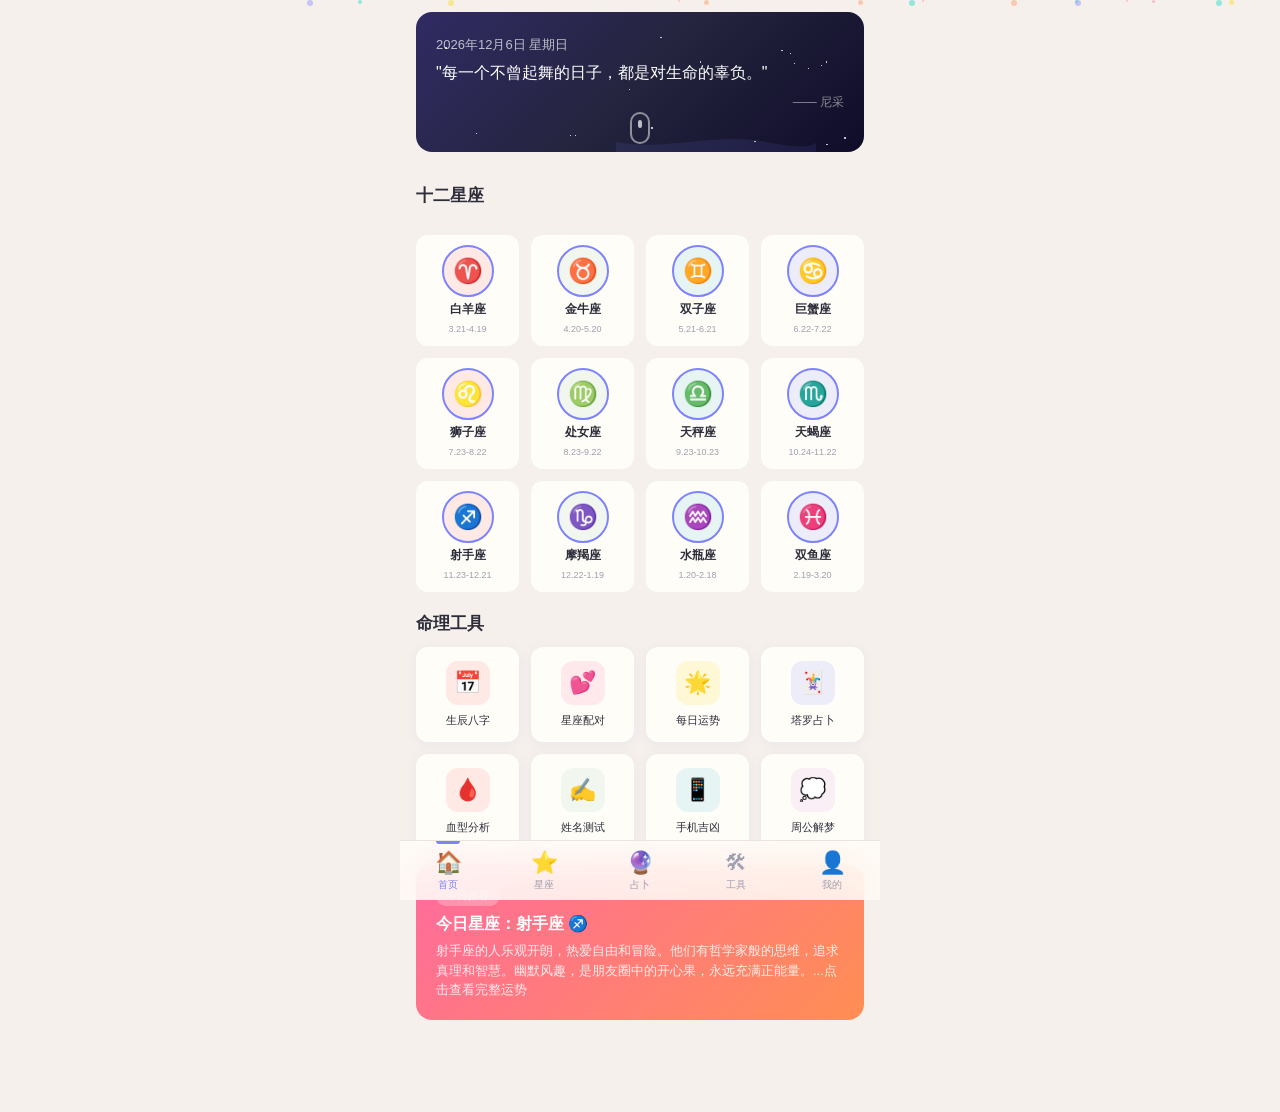
==== commit f9ccae40: "Add visual elements: particles, glow, ripple, confetti, badges, animations, wave decoration" ====
--- a/index.html
+++ b/index.html
@@ -197,6 +197,63 @@
 @keyframes toastIn{from{opacity:0;transform:translateX(-50%) translateY(-10px)}to{opacity:1;transform:translateX(-50%) translateY(0)}}
 /* Misc */
 .tag{display:inline-block;padding:4px 10px;border-radius:8px;font-size:11px;font-weight:500;margin:2px}
+/* Floating particles */
+.particle{position:fixed;width:4px;height:4px;background:var(--primary);border-radius:50%;pointer-events:none;opacity:.4;animation:particleFloat 8s linear infinite;z-index:1}
+@keyframes particleFloat{0%{transform:translateY(100vh) rotate(0deg);opacity:0}10%{opacity:.4}90%{opacity:.4}100%{transform:translateY(-20px) rotate(360deg);opacity:0}}
+/* Glow effect */
+.glow{position:relative}
+.glow::before{content:'';position:absolute;top:-2px;left:-2px;right:-2px;bottom:-2px;background:linear-gradient(45deg,var(--primary),var(--accent),var(--primary));border-radius:inherit;z-index:-1;opacity:0;transition:opacity .3s;filter:blur(8px)}
+.glow:hover::before{opacity:.5}
+/* Ripple button */
+.ripple{position:relative;overflow:hidden}
+.ripple::after{content:'';position:absolute;width:100%;height:100%;top:0;left:0;background:radial-gradient(circle,rgba(255,255,255,.4) 0%,transparent 70%);transform:scale(0);opacity:0;transition:transform .5s,opacity .5s}
+.ripple:active::after{transform:scale(2);opacity:1;transition:0s}
+/* Shimmer loading */
+.shimmer{background:linear-gradient(90deg,var(--card) 25%,#f0f0f0 50%,var(--card) 75%);background-size:200% 100%;animation:shimmer 1.5s infinite}
+.dark .shimmer{background:linear-gradient(90deg,var(--card) 25%,#333 50%,var(--card) 75%);background-size:200% 100%}
+@keyframes shimmer{0%{background-position:200% 0}100%{background-position:-200% 0}}
+/* Pulse ring */
+.pulse-ring{position:relative}
+.pulse-ring::before{content:'';position:absolute;top:50%;left:50%;transform:translate(-50%,-50%);width:100%;height:100%;border-radius:50%;border:2px solid var(--primary);animation:pulseRing 2s ease-out infinite}
+@keyframes pulseRing{0%{transform:translate(-50%,-50%) scale(1);opacity:1}100%{transform:translate(-50%,-50%) scale(1.5);opacity:0}}
+/* Badge */
+.badge{display:inline-flex;align-items:center;gap:4px;padding:3px 10px;border-radius:12px;font-size:10px;font-weight:600;background:linear-gradient(135deg,var(--primary),var(--accent));color:#fff}
+/* Divider */
+.fancy-divider{display:flex;align-items:center;gap:12px;padding:16px;color:var(--text3);font-size:12px}
+.fancy-divider::before,.fancy-divider::after{content:'';flex:1;height:1px;background:linear-gradient(90deg,transparent,var(--border),transparent)}
+/* Floating animation */
+.float-anim{animation:floatY 3s ease-in-out infinite}
+@keyframes floatY{0%,100%{transform:translateY(0)}50%{transform:translateY(-8px)}}
+/* Rotate animation */
+.rotate-anim{animation:rotate360 10s linear infinite}
+@keyframes rotate360{from{transform:rotate(0deg)}to{transform:rotate(360deg)}}
+/* Scale pulse */
+.scale-pulse{animation:scalePulse 2s ease-in-out infinite}
+@keyframes scalePulse{0%,100%{transform:scale(1)}50%{transform:scale(1.05)}}
+/* Glass card */
+.glass{background:rgba(255,255,255,.1);backdrop-filter:blur(10px);border:1px solid rgba(255,255,255,.2)}
+.dark .glass{background:rgba(0,0,0,.2);border-color:rgba(255,255,255,.1)}
+/* Wave decoration */
+.wave{position:relative;overflow:hidden}
+.wave::after{content:'';position:absolute;bottom:0;left:0;width:200%;height:20px;background:url("data:image/svg+xml,%3Csvg xmlns='http://www.w3.org/2000/svg' viewBox='0 0 1200 120'%3E%3Cpath fill='rgba(124,131,253,0.1)' d='M0,60 C300,120 600,0 900,60 C1200,120 1200,60 1200,60 L1200,120 L0,120 Z'/%3E%3C/svg%3E") repeat-x;background-size:600px 20px;animation:waveMove 6s linear infinite}
+@keyframes waveMove{from{background-position-x:0}to{background-position-x:600px}}
+/* Confetti */
+.confetti{position:fixed;width:8px;height:8px;pointer-events:none;z-index:9998;animation:confettiFall 3s ease-out forwards}
+@keyframes confettiFall{0%{transform:translateY(-10px) rotate(0deg);opacity:1}100%{transform:translateY(100vh) rotate(720deg);opacity:0}}
+/* Progress ring */
+.progress-ring{width:60px;height:60px}
+.progress-ring circle{fill:none;stroke:var(--border);stroke-width:4}
+.progress-ring .progress{stroke:var(--primary);stroke-linecap:round;transition:stroke-dashoffset .5s;transform:rotate(-90deg);transform-origin:50% 50%}
+/* Tooltip */
+.tooltip{position:relative}
+.tooltip::after{content:attr(data-tip);position:absolute;bottom:100%;left:50%;transform:translateX(-50%) translateY(-4px);padding:4px 10px;background:var(--text);color:#fff;font-size:11px;border-radius:6px;white-space:nowrap;opacity:0;pointer-events:none;transition:opacity .2s}
+.tooltip:hover::after{opacity:1}
+/* Skeleton */
+.skeleton{background:linear-gradient(90deg,var(--border) 25%,#e0e0e0 50%,var(--border) 75%);background-size:200% 100%;border-radius:4px;animation:shimmer 1.5s infinite}
+/* Scroll indicator */
+.scroll-indicator{position:absolute;bottom:8px;left:50%;transform:translateX(-50%);width:20px;height:32px;border:2px solid rgba(255,255,255,.5);border-radius:10px}
+.scroll-indicator::before{content:'';position:absolute;top:6px;left:50%;transform:translateX(-50%);width:4px;height:8px;background:rgba(255,255,255,.7);border-radius:2px;animation:scrollDown 1.5s infinite}
+@keyframes scrollDown{0%{opacity:1;top:6px}100%{opacity:0;top:18px}}
 .tag-good{background:#E8F5E9;color:#2E7D32}
 .tag-bad{background:#FFEBEE;color:#C62828}
 .lucky-box{display:flex;gap:12px;flex-wrap:wrap;padding:12px 0}
@@ -245,21 +302,24 @@
 </style>
 </head>
 <body>
+<!-- Floating particles container -->
+<div id="particles" style="position:fixed;top:0;left:0;width:100%;height:100%;pointer-events:none;z-index:0;overflow:hidden"></div>
 <!-- Toast -->
 <div id="toast" class="toast" style="display:none"></div>
 <!-- Main Pages -->
 <div id="page-home" class="page active">
-  <div class="banner" id="homeBanner">
+  <div class="banner wave" id="homeBanner">
     <div class="stars-bg" id="bannerStars"></div>
     <div class="date" id="bannerDate"></div>
-    <div class="quote" id="bannerQuote"></div>
+    <div class="quote float-anim" id="bannerQuote"></div>
     <div class="quote-author" id="bannerAuthor"></div>
+    <div class="scroll-indicator"></div>
   </div>
   <div class="section-title">十二星座</div>
   <div class="zodiac-grid" id="homeZodiacGrid"></div>
   <div class="section-title">命理工具</div>
   <div class="feat-grid" id="homeFeatGrid"></div>
-  <div class="recommend" id="homeRecommend" onclick="openSub('fortune')">
+  <div class="recommend glow" id="homeRecommend" onclick="openSub('fortune')">
     <div class="rec-tag">今日推荐</div>
     <h3 id="recTitle"></h3>
     <p id="recDesc"></p>
@@ -279,16 +339,22 @@
 </div>
 <div id="page-me" class="page">
   <div class="profile-header">
-    <div class="profile-avatar">👤</div>
+    <div class="profile-avatar float-anim">👤</div>
     <div class="profile-name">星缘用户</div>
     <div class="profile-id">ID: 20240611</div>
+    <div style="margin-top:12px"><span class="badge">✨ 星座达人</span></div>
   </div>
   <div class="profile-menu">
-    <div class="pm-item" onclick="openSub('settings')"><span class="pm-icon">⚙️</span><span class="pm-text">设置</span><span class="pm-arrow">›</span></div>
-    <div class="pm-item" onclick="openSub('fortune')"><span class="pm-icon">🌟</span><span class="pm-text">我的星座</span><span class="pm-arrow">›</span></div>
-    <div class="pm-item" onclick="showToast('收藏功能开发中')"><span class="pm-icon">❤️</span><span class="pm-text">我的收藏</span><span class="pm-arrow">›</span></div>
-    <div class="pm-item" onclick="showToast('历史记录开发中')"><span class="pm-icon">📜</span><span class="pm-text">历史记录</span><span class="pm-arrow">›</span></div>
-    <div class="pm-item" onclick="showToast('感谢您的支持！')"><span class="pm-icon">⭐</span><span class="pm-text">给个好评</span><span class="pm-arrow">›</span></div>
+    <div class="pm-item ripple" onclick="openSub('settings')"><span class="pm-icon">⚙️</span><span class="pm-text">设置</span><span class="pm-arrow">›</span></div>
+    <div class="pm-item ripple" onclick="openSub('fortune')"><span class="pm-icon">🌟</span><span class="pm-text">我的星座</span><span class="pm-arrow">›</span></div>
+    <div class="pm-item ripple" onclick="showToast('收藏功能开发中')"><span class="pm-icon">❤️</span><span class="pm-text">我的收藏</span><span class="badge" style="margin-right:8px">NEW</span><span class="pm-arrow">›</span></div>
+    <div class="pm-item ripple" onclick="showToast('历史记录开发中')"><span class="pm-icon">📜</span><span class="pm-text">历史记录</span><span class="pm-arrow">›</span></div>
+    <div class="pm-item ripple" onclick="showToast('感谢您的支持！')"><span class="pm-icon">⭐</span><span class="pm-text">给个好评</span><span class="pm-arrow">›</span></div>
+  </div>
+  <div class="fancy-divider">星缘 · 探索命运的星辰</div>
+  <div style="text-align:center;padding:20px;color:var(--text3);font-size:12px">
+    <div class="rotate-anim" style="display:inline-block;font-size:24px;margin-bottom:8px">✨</div>
+    <div>Version 2.0 · Made with 💜</div>
   </div>
 </div>
 <!-- Sub Pages -->
@@ -305,11 +371,11 @@
 <div class="sub-page" id="sub-bt-detail"></div>
 <!-- Bottom Nav -->
 <div id="bottomNav">
-  <div class="nav-item active" onclick="switchTab('home')"><span class="nav-icon">🏠</span><span>首页</span></div>
-  <div class="nav-item" onclick="switchTab('zodiac')"><span class="nav-icon">⭐</span><span>星座</span></div>
-  <div class="nav-item" onclick="switchTab('divine')"><span class="nav-icon">🔮</span><span>占卜</span></div>
-  <div class="nav-item" onclick="switchTab('tools')"><span class="nav-icon">🛠</span><span>工具</span></div>
-  <div class="nav-item" onclick="switchTab('me')"><span class="nav-icon">👤</span><span>我的</span></div>
+  <div class="nav-item active ripple" onclick="switchTab('home')"><span class="nav-icon">🏠</span><span>首页</span></div>
+  <div class="nav-item ripple" onclick="switchTab('zodiac')"><span class="nav-icon">⭐</span><span>星座</span></div>
+  <div class="nav-item ripple" onclick="switchTab('divine')"><span class="nav-icon">🔮</span><span>占卜</span></div>
+  <div class="nav-item ripple" onclick="switchTab('tools')"><span class="nav-icon">🛠</span><span>工具</span></div>
+  <div class="nav-item ripple" onclick="switchTab('me')"><span class="nav-icon">👤</span><span>我的</span></div>
 </div>
 <script>
 // ===== DATA =====
@@ -509,7 +575,7 @@
   const zg=$('#homeZodiacGrid');
   ZODIAC.forEach(z=>{
     const c=ELEMENT_COLORS[z.element]||'#7C83FD';
-    zg.innerHTML+=`<div class="zodiac-item" onclick="openSub('detail','${z.id}')"><div class="zodiac-icon" style="background:${c}22;color:${c}">${z.emoji}</div><div class="z-name">${z.name}</div><div class="z-date">${z.date}</div></div>`;
+    zg.innerHTML+=`<div class="zodiac-item ripple" onclick="openSub('detail','${z.id}')"><div class="zodiac-icon pulse-ring" style="background:${c}22;color:${c}">${z.emoji}</div><div class="z-name">${z.name}</div><div class="z-date">${z.date}</div></div>`;
   });
   // Feature grid
   const fg=$('#homeFeatGrid');
@@ -524,7 +590,7 @@
     {icon:'💭',name:'周公解梦',color:'#CE93D8',action:"openSub('dream')"}
   ];
   feats.forEach(f=>{
-    fg.innerHTML+=`<div class="feat-item" onclick="${f.action}"><div class="feat-icon" style="background:${f.color}22;color:${f.color}">${f.icon}</div><div class="f-name">${f.name}</div></div>`;
+    fg.innerHTML+=`<div class="feat-item ripple" onclick="${f.action}"><div class="feat-icon" style="background:${f.color}22;color:${f.color}">${f.icon}</div><div class="f-name">${f.name}</div></div>`;
   });
   // Recommend
   const todayZ=getZodiacByDate(new Date().getMonth()+1,new Date().getDate());
@@ -551,7 +617,7 @@
     {icon:'✍️',name:'姓名测试',desc:'测算名字吉凶',action:"openSub('name')"}
   ];
   tools.forEach(t=>{
-    g.innerHTML+=`<div class="tool-item" onclick="${t.action}"><span class="ti-icon">${t.icon}</span><div><div class="ti-name">${t.name}</div><div class="ti-desc">${t.desc}</div></div></div>`;
+    g.innerHTML+=`<div class="tool-item ripple" onclick="${t.action}"><span class="ti-icon">${t.icon}</span><div><div class="ti-name">${t.name}</div><div class="ti-desc">${t.desc}</div></div></div>`;
   });
 }
 // ===== UTIL TOOLS =====
@@ -564,7 +630,7 @@
     {icon:'🃏',name:'塔罗占卜',desc:'命运之牌指引',action:"openSub('tarot')"}
   ];
   tools.forEach(t=>{
-    g.innerHTML+=`<div class="tool-item" onclick="${t.action}"><span class="ti-icon">${t.icon}</span><div><div class="ti-name">${t.name}</div><div class="ti-desc">${t.desc}</div></div></div>`;
+    g.innerHTML+=`<div class="tool-item ripple" onclick="${t.action}"><span class="ti-icon">${t.icon}</span><div><div class="ti-name">${t.name}</div><div class="ti-desc">${t.desc}</div></div></div>`;
   });
 }
 // ===== DETAIL =====
@@ -864,6 +930,7 @@
     </div>
   `;
   showToast('八字测算完成！');
+  createConfetti(window.innerWidth/2,window.innerHeight/3);
 }
 // ===== TAROT =====
 function renderTarot(){
@@ -926,6 +993,7 @@
       <button class="pair-btn" style="margin-top:16px" onclick="doTarotReading()">重新占卜</button>
     </div>`;
   showToast('占卜完成！');
+  createConfetti(window.innerWidth/2,window.innerHeight/2);
 }
 // ===== BLOOD TYPE =====
 function renderBlood(){
@@ -1030,6 +1098,7 @@
       <p style="font-size:14px;line-height:1.8;color:var(--text2)">${readings[level]}</p>
     </div>`;
   showToast('姓名测试完成！');
+  createConfetti(window.innerWidth/2,window.innerHeight/3);
 }
 // ===== PHONE =====
 function renderPhone(){
@@ -1091,6 +1160,7 @@
       <p style="font-size:14px;line-height:1.8;color:var(--text2)">${pick(suggestions)}</p>
     </div>`;
   showToast('手机号测试完成！');
+  createConfetti(window.innerWidth/2,window.innerHeight/3);
 }
 // ===== DREAM =====
 function renderDream(){
@@ -1154,9 +1224,32 @@
   showToast(isDark?'已开启深色模式':'已关闭深色模式');
 }
 // ===== INIT =====
+function initParticles(){
+  const container=document.getElementById('particles');
+  if(!container)return;
+  const colors=['#7C83FD','#FF6B9D','#FFD700','#00D9C0','#FF8E53'];
+  for(let i=0;i<15;i++){
+    const p=document.createElement('div');
+    p.className='particle';
+    const size=rand(2,6);
+    p.style.cssText=`width:${size}px;height:${size}px;left:${rand(0,100)}%;background:${pick(colors)};animation-delay:${rand(0,8)}s;animation-duration:${rand(6,12)}s`;
+    container.appendChild(p);
+  }
+}
+function createConfetti(x,y){
+  const colors=['#7C83FD','#FF6B9D','#FFD700','#00D9C0','#FF8E53','#E040FB'];
+  for(let i=0;i<12;i++){
+    const c=document.createElement('div');
+    c.className='confetti';
+    c.style.cssText=`left:${x+rand(-50,50)}px;top:${y}px;background:${pick(colors)};width:${rand(4,10)}px;height:${rand(4,10)}px;border-radius:${rand(0,50)}%;animation-delay:${rand(0,0.3)}s;animation-duration:${rand(2,4)}s`;
+    document.body.appendChild(c);
+    setTimeout(()=>c.remove(),4000);
+  }
+}
 function init(){
   // Dark mode
   if(localStorage.getItem('darkMode')==='1')document.body.classList.add('dark');
+  initParticles();
   initHome();
   initZodiacList();
   initDivineTools();
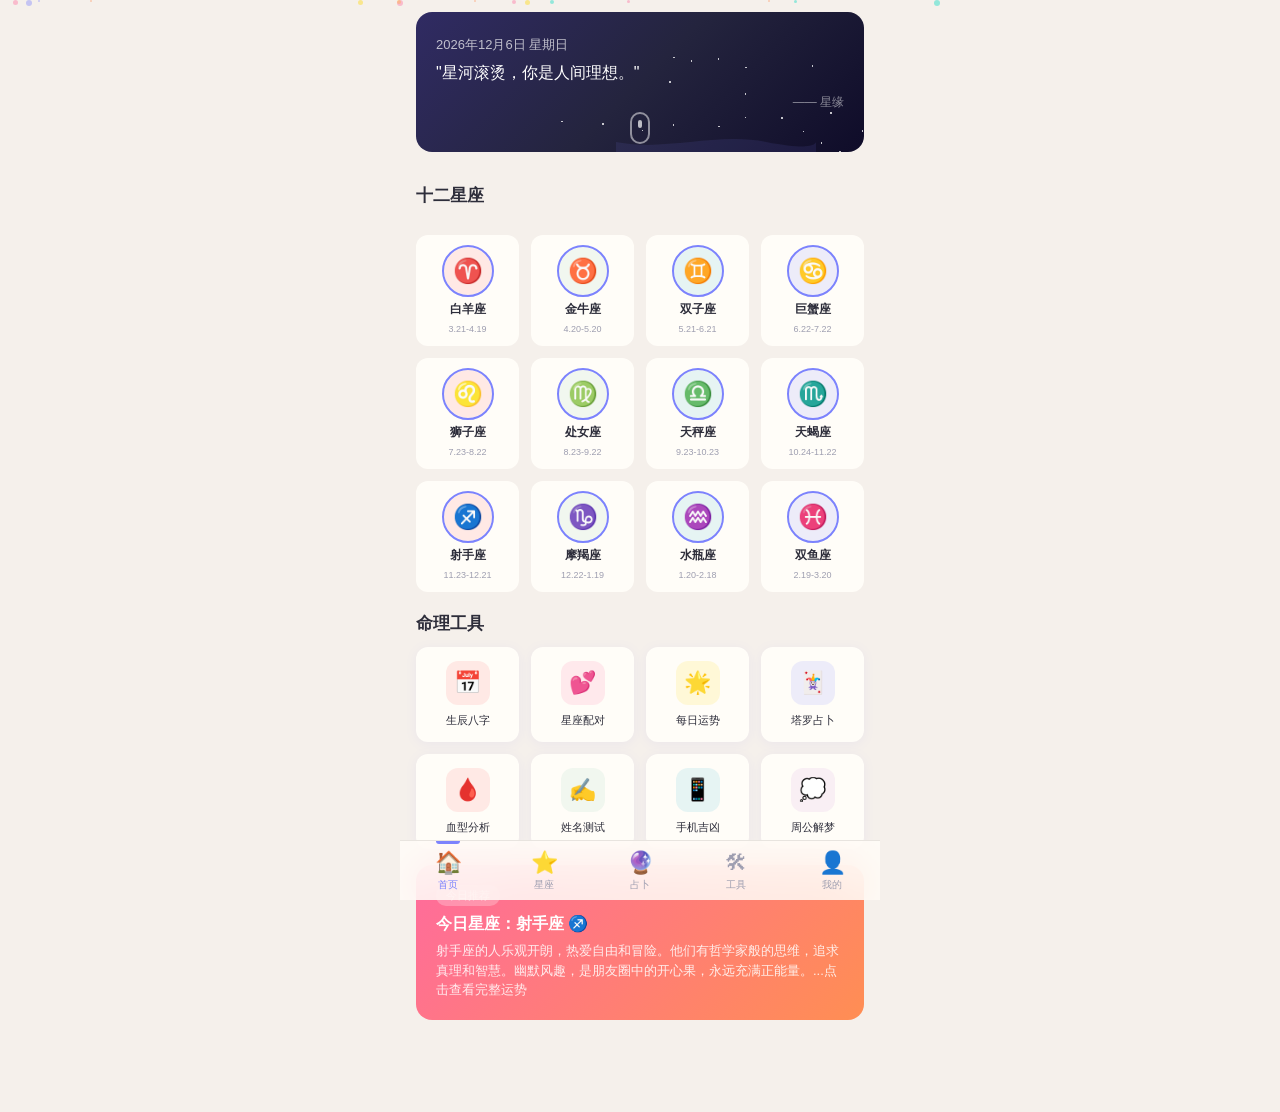
==== commit 9573c6ee: "Add favorites feature: save/remove zodiac details, collection page with localStorage" ====
--- a/index.html
+++ b/index.html
@@ -254,6 +254,29 @@
 .scroll-indicator{position:absolute;bottom:8px;left:50%;transform:translateX(-50%);width:20px;height:32px;border:2px solid rgba(255,255,255,.5);border-radius:10px}
 .scroll-indicator::before{content:'';position:absolute;top:6px;left:50%;transform:translateX(-50%);width:4px;height:8px;background:rgba(255,255,255,.7);border-radius:2px;animation:scrollDown 1.5s infinite}
 @keyframes scrollDown{0%{opacity:1;top:6px}100%{opacity:0;top:18px}}
+/* Favorite button */
+.fav-btn{position:absolute;top:16px;right:16px;width:40px;height:40px;border-radius:50%;border:none;background:rgba(255,255,255,.2);backdrop-filter:blur(10px);font-size:20px;cursor:pointer;transition:all .3s;display:flex;align-items:center;justify-content:center;z-index:10}
+.fav-btn:hover{background:rgba(255,255,255,.3);transform:scale(1.1)}
+.fav-btn.active{background:rgba(255,107,157,.3);animation:favPulse .3s ease}
+@keyframes favPulse{0%{transform:scale(1)}50%{transform:scale(1.3)}100%{transform:scale(1)}}
+/* Favorite list */
+.fav-list{padding:0 16px}
+.fav-item{display:flex;align-items:center;gap:12px;padding:14px;background:var(--card);border-radius:var(--radius);margin-bottom:10px;box-shadow:var(--shadow);cursor:pointer;transition:all .2s;position:relative}
+.fav-item:active{transform:scale(.98)}
+.fav-item .fav-emoji{width:48px;height:48px;border-radius:50%;display:flex;align-items:center;justify-content:center;font-size:24px;background:var(--bg)}
+.fav-item .fav-info{flex:1}
+.fav-item .fav-name{font-size:15px;font-weight:600;color:var(--text)}
+.fav-item .fav-type{font-size:12px;color:var(--text3);margin-top:2px}
+.fav-item .fav-date{font-size:11px;color:var(--text3);margin-top:4px}
+.fav-item .fav-del{width:32px;height:32px;border-radius:50%;border:none;background:var(--bg);font-size:16px;cursor:pointer;display:flex;align-items:center;justify-content:center;color:var(--text3);transition:all .2s}
+.fav-item .fav-del:hover{background:#FFEBEE;color:#C62828}
+.fav-empty{text-align:center;padding:60px 20px;color:var(--text3)}
+.fav-empty .fav-empty-icon{font-size:64px;margin-bottom:16px;opacity:.5}
+.fav-empty .fav-empty-text{font-size:16px;margin-bottom:8px}
+.fav-empty .fav-empty-hint{font-size:13px;opacity:.7}
+/* Toast favorite */
+.toast-fav{position:fixed;top:60px;left:50%;transform:translateX(-50%);background:rgba(45,45,58,.9);color:#fff;padding:10px 20px;border-radius:25px;font-size:14px;z-index:9999;animation:toastIn .3s ease;display:flex;align-items:center;gap:8px}
+.toast-fav .toast-fav-icon{font-size:18px}
 .tag-good{background:#E8F5E9;color:#2E7D32}
 .tag-bad{background:#FFEBEE;color:#C62828}
 .lucky-box{display:flex;gap:12px;flex-wrap:wrap;padding:12px 0}
@@ -347,7 +370,7 @@
   <div class="profile-menu">
     <div class="pm-item ripple" onclick="openSub('settings')"><span class="pm-icon">⚙️</span><span class="pm-text">设置</span><span class="pm-arrow">›</span></div>
     <div class="pm-item ripple" onclick="openSub('fortune')"><span class="pm-icon">🌟</span><span class="pm-text">我的星座</span><span class="pm-arrow">›</span></div>
-    <div class="pm-item ripple" onclick="showToast('收藏功能开发中')"><span class="pm-icon">❤️</span><span class="pm-text">我的收藏</span><span class="badge" style="margin-right:8px">NEW</span><span class="pm-arrow">›</span></div>
+    <div class="pm-item ripple" onclick="openSub('favorites')"><span class="pm-icon">❤️</span><span class="pm-text">我的收藏</span><span class="badge" style="margin-right:8px">NEW</span><span class="pm-arrow">›</span></div>
     <div class="pm-item ripple" onclick="showToast('历史记录开发中')"><span class="pm-icon">📜</span><span class="pm-text">历史记录</span><span class="pm-arrow">›</span></div>
     <div class="pm-item ripple" onclick="showToast('感谢您的支持！')"><span class="pm-icon">⭐</span><span class="pm-text">给个好评</span><span class="pm-arrow">›</span></div>
   </div>
@@ -369,6 +392,7 @@
 <div class="sub-page" id="sub-dream"></div>
 <div class="sub-page" id="sub-settings"></div>
 <div class="sub-page" id="sub-bt-detail"></div>
+<div class="sub-page" id="sub-favorites"></div>
 <!-- Bottom Nav -->
 <div id="bottomNav">
   <div class="nav-item active ripple" onclick="switchTab('home')"><span class="nav-icon">🏠</span><span>首页</span></div>
@@ -643,10 +667,12 @@
   Object.entries(z.matchScore).forEach(([k,v])=>{if(v>bestScore){bestScore=v;bestMatch=ZODIAC.find(x=>x.id===k).name}if(v<worstScore){worstScore=v;worstMatch=ZODIAC.find(x=>x.id===k).name}});
   let starsHtml='';
   for(let i=0;i<20;i++){starsHtml+=`<div class="dh-star" style="left:${rand(0,100)}%;top:${rand(0,100)}%;width:${rand(1,2)}px;height:${rand(1,2)}px;animation-delay:${rand(0,2)}s"></div>`}
+  const isFav=isFavorited(z.id,'zodiac');
   $('#sub-detail').innerHTML=`
     <div class="sub-header"><button class="back-btn" onclick="closeSub('detail')">←</button><div class="title">${z.name}</div></div>
-    <div class="detail-header" style="background:linear-gradient(135deg,${c},${c}88,#302B63)">
+    <div class="detail-header" style="background:linear-gradient(135deg,${c},${c}88,#302B63);position:relative">
       <div class="dh-stars">${starsHtml}</div>
+      <button class="fav-btn ${isFav?'active':''}" id="favBtn-detail" onclick="toggleFavDetail('${z.id}','${z.name}','${z.emoji}')">${isFav?'❤️':'🤍'}</button>
       <div class="d-emoji">${z.emoji}</div>
       <div class="d-name">${z.name}</div>
       <div class="d-en">${z.english}</div>
@@ -1223,6 +1249,101 @@
   if(toggle)toggle.classList.toggle('on',isDark);
   showToast(isDark?'已开启深色模式':'已关闭深色模式');
 }
+// ===== FAVORITES =====
+function getFavorites(){
+  try{return JSON.parse(localStorage.getItem('xingyuan_favorites')||'[]')}catch(e){return[]}
+}
+function saveFavorites(favs){
+  localStorage.setItem('xingyuan_favorites',JSON.stringify(favs));
+  updateFavCount();
+}
+function updateFavCount(){
+  const favs=getFavorites();
+  const badge=document.querySelector('.pm-item[onclick*="favorites"] .badge');
+  if(badge){
+    if(favs.length>0){badge.textContent=favs.length;badge.style.display='inline-flex'}
+    else{badge.style.display='none'}
+  }
+}
+function isFavorited(id,type){
+  return getFavorites().some(f=>f.id===id&&f.type===type);
+}
+function toggleFavorite(id,type,name,emoji,extra){
+  let favs=getFavorites();
+  const idx=favs.findIndex(f=>f.id===id&&f.type===type);
+  if(idx>=0){
+    favs.splice(idx,1);
+    saveFavorites(favs);
+    showToastFav('已取消收藏','🤍');
+    return false;
+  }else{
+    favs.unshift({id,type,name,emoji,extra,date:new Date().toLocaleDateString('zh-CN')});
+    saveFavorites(favs);
+    showToastFav('已添加到收藏','❤️');
+    createConfetti(window.innerWidth/2,window.innerHeight/2);
+    return true;
+  }
+}
+function showToastFav(msg,icon){
+  const existing=document.querySelector('.toast-fav');
+  if(existing)existing.remove();
+  const t=document.createElement('div');
+  t.className='toast-fav';
+  t.innerHTML=`<span class="toast-fav-icon">${icon}</span><span>${msg}</span>`;
+  document.body.appendChild(t);
+  setTimeout(()=>{t.style.opacity='0';t.style.transform='translateX(-50%) translateY(-10px)';setTimeout(()=>t.remove(),300)},1500);
+}
+function renderFavorites(){
+  const favs=getFavorites();
+  const container=$('#sub-favorites');
+  if(favs.length===0){
+    container.innerHTML=`<div class="sub-header"><button class="back-btn" onclick="closeSub('favorites')">←</button><div class="title">我的收藏</div></div><div class="fav-empty"><div class="fav-empty-icon">🌟</div><div class="fav-empty-text">还没有收藏</div><div class="fav-empty-hint">点击星座详情页的 ❤️ 收藏喜欢的内容</div></div>`;
+    return;
+  }
+  let html=`<div class="sub-header"><button class="back-btn" onclick="closeSub('favorites')">←</button><div class="title">我的收藏 (${favs.length})</div></div><div class="fav-list">`;
+  favs.forEach(f=>{
+    const typeLabels={zodiac:'星座',fortune:'运势',bazi:'八字',tarot:'塔罗',blood:'血型',name:'姓名',phone:'手机',dream:'解梦'};
+    html+=`<div class="fav-item" onclick="openFavItem('${f.type}','${f.id}')">
+      <div class="fav-emoji">${f.emoji||'⭐'}</div>
+      <div class="fav-info">
+        <div class="fav-name">${f.name}</div>
+        <div class="fav-type">${typeLabels[f.type]||f.type}</div>
+        <div class="fav-date">${f.date}</div>
+      </div>
+      <button class="fav-del" onclick="event.stopPropagation();deleteFavorite('${f.id}','${f.type}')">🗑️</button>
+    </div>`;
+  });
+  html+=`</div>`;
+  container.innerHTML=html;
+}
+function openFavItem(type,id){
+  closeSub('favorites');
+  setTimeout(()=>{
+    if(type==='zodiac')openSub('detail',id);
+    else if(type==='fortune')openSub('fortune',id);
+    else if(type==='bazi')openSub('bazi');
+    else if(type==='tarot')openSub('tarot');
+    else if(type==='blood')openSub('blood');
+    else if(type==='name')openSub('name');
+    else if(type==='phone')openSub('phone');
+    else if(type==='dream')openSub('dream');
+  },300);
+}
+function deleteFavorite(id,type){
+  let favs=getFavorites();
+  favs=favs.filter(f=>!(f.id===id&&f.type===type));
+  saveFavorites(favs);
+  renderFavorites();
+  showToast('已删除');
+}
+function toggleFavDetail(id,name,emoji){
+  const result=toggleFavorite(id,'zodiac',name,emoji,null);
+  const btn=$('#favBtn-detail');
+  if(btn){
+    btn.classList.toggle('active',result);
+    btn.textContent=result?'❤️':'🤍';
+  }
+}
 // ===== INIT =====
 function initParticles(){
   const container=document.getElementById('particles');
@@ -1250,6 +1371,7 @@
   // Dark mode
   if(localStorage.getItem('darkMode')==='1')document.body.classList.add('dark');
   initParticles();
+  updateFavCount();
   initHome();
   initZodiacList();
   initDivineTools();
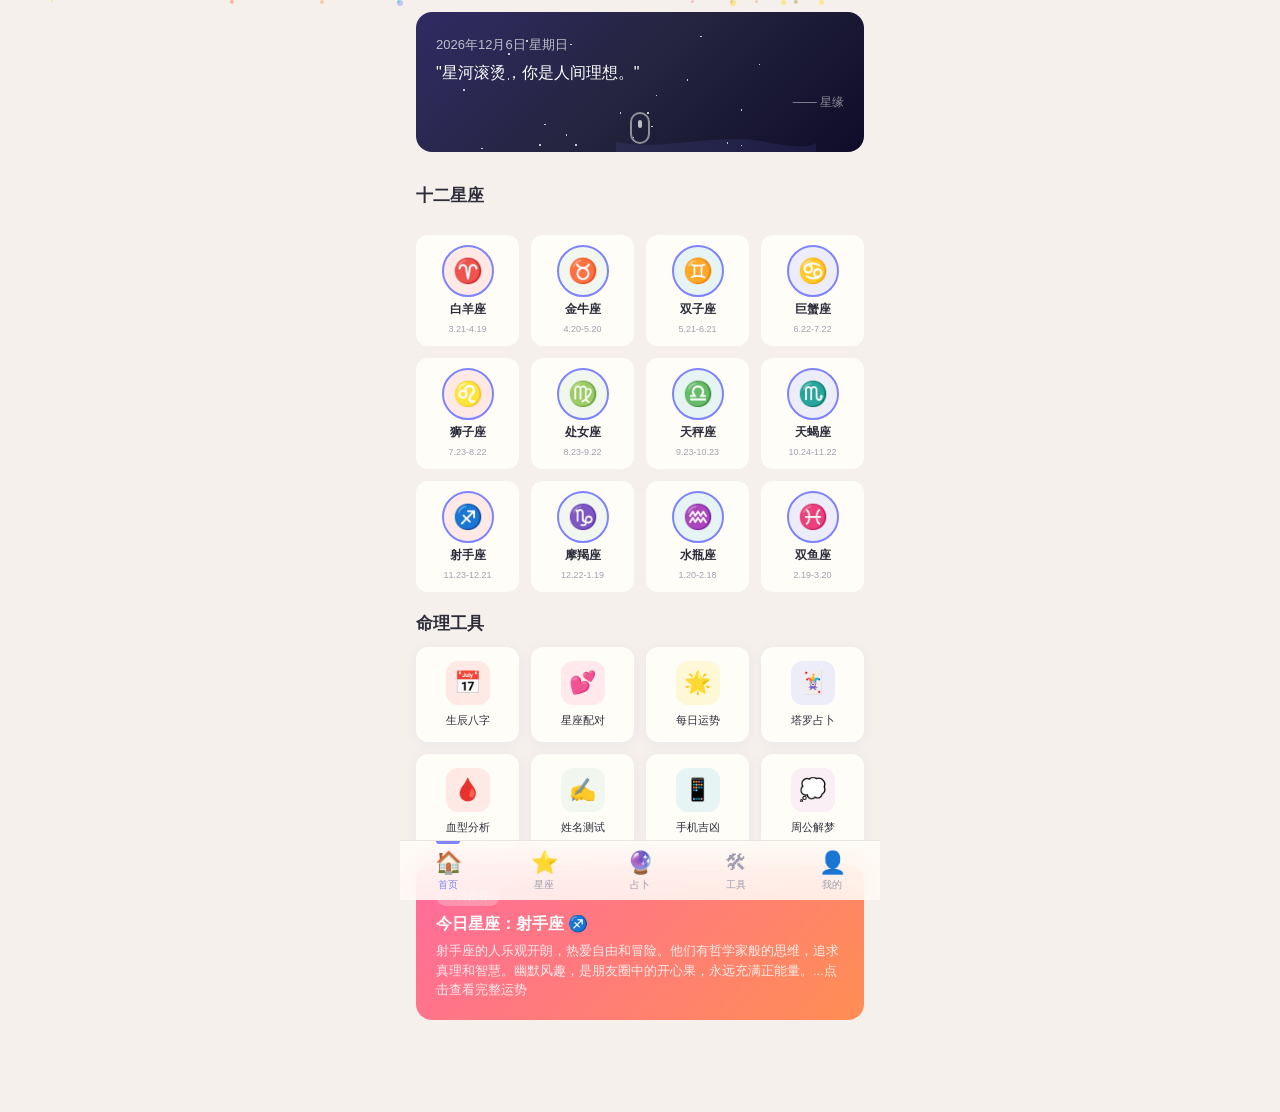
==== commit 91b54c66: "Add Wu Xing Ba Gua (Five Elements & Eight Trigrams) to each zodiac detail page" ====
--- a/index.html
+++ b/index.html
@@ -474,6 +474,21 @@
 {type:'AB',color:'#96CEB4',name:'AB型血',personality:'AB型血的人理性与感性并存，性格复杂而有趣。他们有独特的思维方式和审美观，善于分析。社交能力出色，但内心世界丰富而神秘。',love:'AB型血在爱情中理性与浪漫并存，既追求精神契合又重视现实条件。他们对伴侣有较高的要求，需要同时满足理智和情感的需求。',career:'适合需要综合能力的工作：策划、咨询、艺术、外交、科研等。天生的多面手，善于在不同领域之间游刃有余。',health:'AB型血的人需要注意呼吸系统和过敏问题。情绪波动较大时容易影响免疫力。建议保持心态平和，多做户外运动。',match:{A:'有吸引力，需磨合',B:'有趣组合，充满惊喜',O:'有新鲜感，互补性强',AB:'理解深刻，但可能过于理性'}}
 ];
 const ELEMENT_COLORS={火:'#FF6B6B',土:'#96CEB4',风:'#45B7D1',水:'#7C83FD'};
+const BA_GUA={
+  乾:{name:'乾',emoji:'☰',nature:'天',attribute:'金',meaning:'刚健、创造、领导力、父亲',desc:'乾卦象征天，代表刚健、创造和领导力。具有乾卦特质的人天生具有王者风范，勇于开拓，敢于担当。'},
+  坤:{name:'坤',emoji:'☷',nature:'地',attribute:'土',meaning:'柔顺、包容、承载、母亲',desc:'坤卦象征地，代表柔顺、包容和承载。具有坤卦特质的人宽厚仁慈，善于支持他人，是最佳的合作伙伴。'},
+  震:{name:'震',emoji:'☳',nature:'雷',attribute:'木',meaning:'震动、行动、决断、长男',desc:'震卦象征雷，代表震动和行动。具有震卦特质的人行动力强，敢于突破，善于在变化中抓住机遇。'},
+  巽:{name:'巽',emoji:'☴',nature:'风',attribute:'木',meaning:'柔顺、渗透、谦逊、长女',desc:'巽卦象征风，代表柔顺和渗透。具有巽卦特质的人善于沟通，灵活变通，能够以柔克刚。'},
+  坎:{name:'坎',emoji:'☵',nature:'水',attribute:'水',meaning:'险陷、智慧、流动、中男',desc:'坎卦象征水，代表险陷和智慧。具有坎卦特质的人智慧深邃，善于应对危机，在困境中展现韧性。'},
+  离:{name:'离',emoji:'☲',nature:'火',attribute:'火',meaning:'光明、依附、美丽、中女',desc:'离卦象征火，代表光明和美丽。具有离卦特质的人热情开朗，富有魅力，善于照亮他人。'},
+  艮:{name:'艮',emoji:'☶',nature:'山',attribute:'土',meaning:'静止、稳重、止步、少男',desc:'艮卦象征山，代表静止和稳重。具有艮卦特质的人沉稳可靠，善于守成，是值得信赖的伙伴。'},
+  兑:{name:'兑',emoji:'☱',nature:'泽',attribute:'金',meaning:'喜悦、口舌、和谐、少女',desc:'兑卦象征泽，代表喜悦和和谐。具有兑卦特质的人乐观开朗，善于表达，能够带来欢乐氛围。'}
+};
+const ZODIAC_BAGUA={
+  aries:'震',taurus:'坤',gemini:'巽',cancer:'坎',
+  leo:'离',virgo:'艮',libra:'兑',scorpio:'乾',
+  sagittarius:'震',capricorn:'艮',aquarius:'乾',pisces:'坤'
+};
 const DAILY_QUOTES=[
 {text:'星辰不问赶路人，时光不负有心人。',author:'星缘'},
 {text:'每一个不曾起舞的日子，都是对生命的辜负。',author:'尼采'},
@@ -686,6 +701,7 @@
       <div class="info-cell"><div class="ic-label">幸运颜色</div><div class="ic-val">${z.luckyColor}</div></div>
       <div class="info-cell"><div class="ic-label">幸运物</div><div class="ic-val">${z.luckyItem}</div></div>
     </div>
+    ${renderBaguaCard(z.id)}
     <div class="card">
       <h3 style="font-size:16px;font-weight:700;margin-bottom:8px">✨ ${z.name}简介</h3>
       <p style="font-size:14px;line-height:1.8;color:var(--text2)">${z.description}</p>
@@ -1344,6 +1360,30 @@
     btn.textContent=result?'❤️':'🤍';
   }
 }
+function renderBaguaCard(zodiacId){
+  const bgName=ZODIAC_BAGUA[zodiacId];
+  if(!bgName)return'';
+  const bg=BA_GUA[bgName];
+  const z=ZODIAC.find(x=>x.id===zodiacId);
+  const wxColor=ELEMENT_COLORS[z.element]||'#7C83FD';
+  return `<div class="card" style="background:linear-gradient(135deg,${wxColor}11,${wxColor}05);border:1px solid ${wxColor}33">
+    <h3 style="font-size:16px;font-weight:700;margin-bottom:12px;display:flex;align-items:center;gap:8px">
+      <span style="font-size:22px">${bg.emoji}</span>
+      <span>☯️ 五行八卦 · ${bgName}卦</span>
+    </h3>
+    <div style="display:flex;gap:12px;margin-bottom:12px;flex-wrap:wrap">
+      <span class="tag" style="background:${wxColor}22;color:${wxColor}">五行：${z.element}</span>
+      <span class="tag" style="background:${wxColor}22;color:${wxColor}">八卦：${bgName}卦</span>
+      <span class="tag" style="background:${wxColor}22;color:${wxColor}">自然：${bg.nature}</span>
+      <span class="tag" style="background:${wxColor}22;color:${wxColor}">属性：${bg.attribute}</span>
+    </div>
+    <p style="font-size:14px;line-height:1.8;color:var(--text2);margin-bottom:8px">${bg.desc}</p>
+    <div style="font-size:13px;color:var(--text3);padding:10px;background:var(--bg);border-radius:8px">
+      <div style="font-weight:600;color:var(--text);margin-bottom:4px">卦象含义</div>
+      ${bg.meaning}
+    </div>
+  </div>`;
+}
 // ===== INIT =====
 function initParticles(){
   const container=document.getElementById('particles');
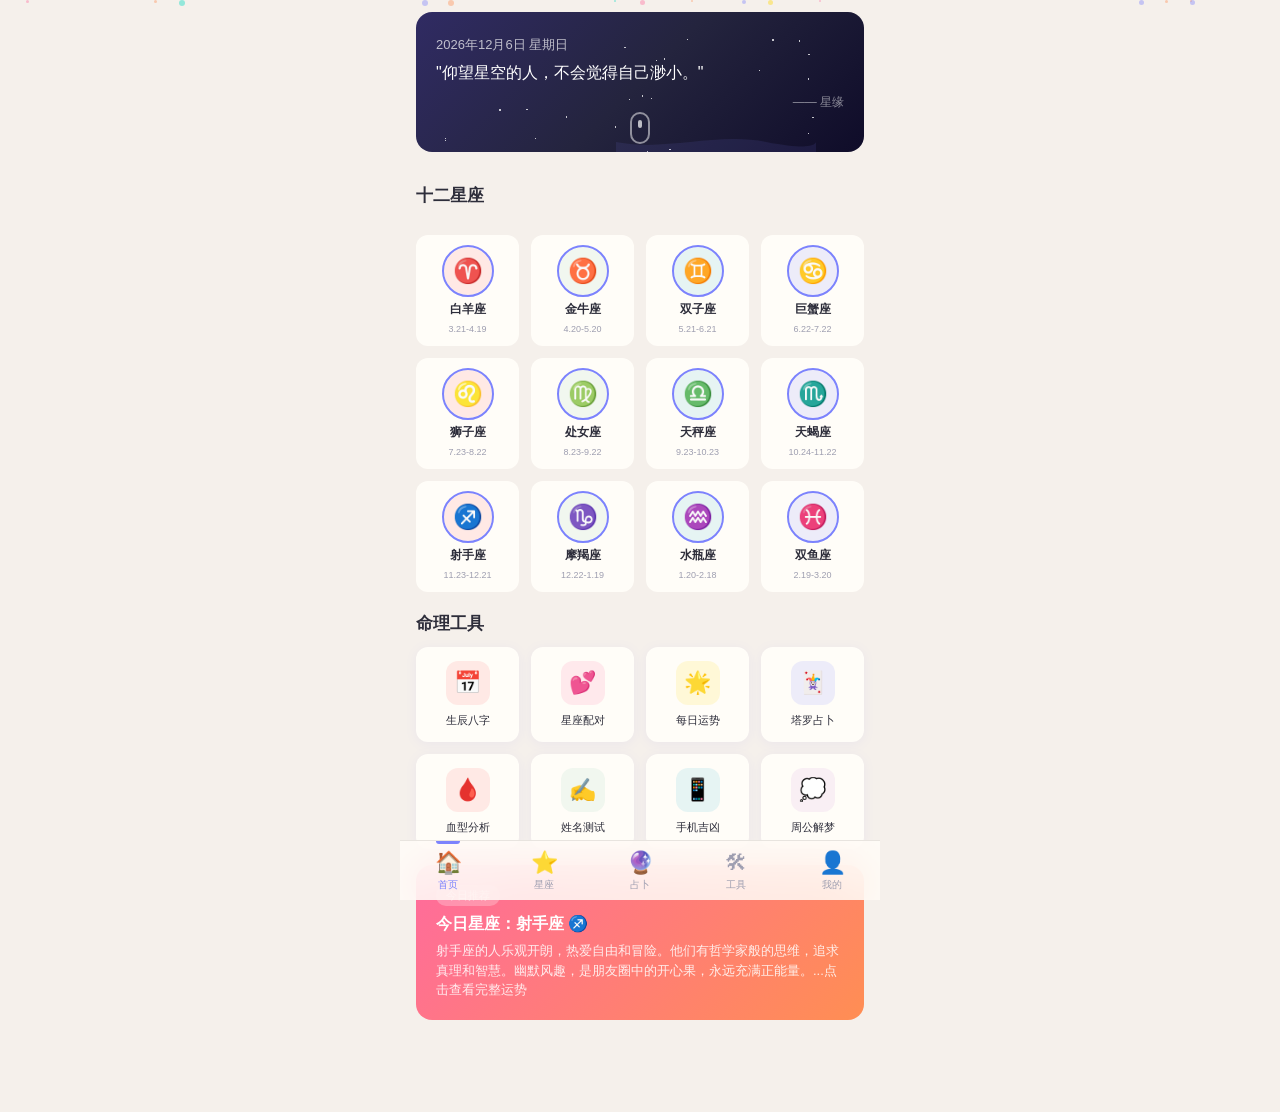
==== commit fe3d128c: "Add Chinese celebrities and singers to each zodiac famous list" ====
--- a/index.html
+++ b/index.html
@@ -404,18 +404,18 @@
 <script>
 // ===== DATA =====
 const ZODIAC=[
-{id:'aries',name:'白羊座',emoji:'♈',english:'Aries',date:'3.21-4.19',element:'火',quality:'开创',ruler:'火星',house:'第一宫',luckyNum:'1,9',luckyColor:'红色',luckyItem:'红宝石',birthstone:'钻石',personality:'白羊座的人充满活力与热情，是天生的领导者。他们勇敢、直率，做事果断，不喜欢拖泥带水。具有强烈的竞争意识和进取心，总是第一个冲锋陷阵。',love:'白羊座在爱情中热烈而直接，喜欢主动追求。他们渴望激情和新鲜感，不喜欢平淡乏味的关系。一旦爱上就会全力以赴，但需要学会给对方空间。',career:'白羊座适合需要领导力和决断力的工作。他们在竞争环境中如鱼得水，适合创业、管理、销售、体育等领域。天生的行动派，执行力极强。',health:'白羊座需要注意头部和面部健康，容易头痛和牙痛。建议多进行户外运动释放过剩精力，注意控制脾气，避免冲动行事。',strength:'勇敢、果断、热情、直率、有领导力',weakness:'冲动、急躁、缺乏耐心、好胜心过强',matchScore:{taurus:55,gemini:75,cancer:50,leo:95,virgo:60,libra:65,scorpio:60,sagittarius:98,capricorn:50,aquarius:80,pisces:65},description:'白羊座是黄道第一宫，象征着新生与开始。如同春天的第一缕阳光，白羊座的人永远充满朝气与活力。',famous:['成龙','安徒生','凡高']},
-{id:'taurus',name:'金牛座',emoji:'♉',english:'Taurus',date:'4.20-5.20',element:'土',quality:'固定',ruler:'金星',house:'第二宫',luckyNum:'2,6',luckyColor:'绿色',luckyItem:'翡翠',birthstone:'祖母绿',personality:'金牛座的人稳重踏实，是最可靠的伙伴。他们重视物质安全，有极强的耐心和毅力。对美有独特的鉴赏力，享受生活中的美好事物。',love:'金牛座在爱情中忠诚而专一，一旦确定关系就会全身心投入。他们用行动表达爱意，喜欢为伴侣创造舒适的生活。需要避免占有欲过强。',career:'金牛座适合金融、艺术、美食、房地产等领域。他们的耐心和毅力使他们成为出色的投资者和艺术家。重视稳定收入，理财能力出色。',health:'金牛座需要注意颈部和喉咙健康。饮食方面要注意控制，避免暴饮暴食。建议保持规律运动，享受大自然有助于身心健康。',strength:'稳重、耐心、忠诚、务实、有审美',weakness:'固执、占有欲强、不愿改变、过于保守',matchScore:{aries:55,gemini:45,cancer:88,leo:62,virgo:92,libra:70,scorpio:85,sagittarius:40,capricorn:95,aquarius:48,pisces:78},description:'金牛座象征着稳定与富足，如同大地般坚实可靠。他们对美好事物的追求永不止步。',famous:['莎士比亚','马克思','奥黛丽·赫本']},
-{id:'gemini',name:'双子座',emoji:'♊',english:'Gemini',date:'5.21-6.21',element:'风',quality:'变动',ruler:'水星',house:'第三宫',luckyNum:'3,5',luckyColor:'黄色',luckyItem:'水晶',birthstone:'玛瑙',personality:'双子座的人聪明机智，善于沟通。他们好奇心强，兴趣广泛，是社交场合的焦点。思维敏捷，能同时处理多件事务，适应力极强。',love:'双子座在爱情中需要精神上的交流和刺激。他们喜欢有趣的伴侣，讨厌沉闷的关系。虽然有时显得不够专一，但真正爱上后会变得非常甜蜜。',career:'双子座适合媒体、写作、教育、翻译、销售等工作。出色的沟通能力使他们成为优秀的演说者和作家。多才多艺，适合多元化发展。',health:'双子座需要注意呼吸系统和手臂健康。精神压力较大时容易失眠，建议培养冥想习惯。多进行有氧运动有助于释放精神压力。',strength:'聪明、善沟通、适应力强、幽默、多才多艺',weakness:'善变、不够专注、表面化、优柔寡断',matchScore:{aries:75,taurus:45,cancer:42,leo:72,virgo:55,libra:90,scorpio:48,sagittarius:85,capricorn:38,aquarius:92,pisces:55},description:'双子座如同风一般自由灵动，他们用智慧和语言连接世界，永远保持着对世界的好奇心。',famous:['约翰·肯尼迪','梦露','安吉丽娜·朱莉']},
-{id:'cancer',name:'巨蟹座',emoji:'♋',english:'Cancer',date:'6.22-7.22',element:'水',quality:'开创',ruler:'月亮',house:'第四宫',luckyNum:'2,7',luckyColor:'银白色',luckyItem:'珍珠',birthstone:'月光石',personality:'巨蟹座的人温柔体贴，重视家庭和情感。他们有极强的直觉力和同理心，是天生的守护者。情感丰富，记忆力好，对家人和朋友极为忠诚。',love:'巨蟹座在爱情中温柔而深情，渴望安全感和归属感。他们会为爱人营造温馨的家，是最佳的生活伴侣。但过于敏感容易受伤，需要学会信任。',career:'巨蟹座适合教育、医疗、餐饮、家政、房地产等领域。他们的关怀天性使他们成为优秀的教师和医护人员。对家庭相关产业有天然 affinity。',health:'巨蟹座需要注意消化系统和胸部健康。情绪波动较大时容易影响食欲。建议保持情绪稳定，多喝温水，注意饮食规律。',strength:'温柔、忠诚、有同情心、直觉强、顾家',weakness:'敏感、情绪化、缺乏安全感、过于念旧',matchScore:{aries:50,taurus:88,gemini:42,leo:52,virgo:82,libra:58,scorpio:92,sagittarius:45,capricorn:90,aquarius:42,pisces:95},description:'巨蟹座如同月光般温柔，他们用爱编织家庭的港湾，是最具母性光辉的星座。',famous:['戴安娜王妃','海明威',' Mandela']},
-{id:'leo',name:'狮子座',emoji:'♌',english:'Leo',date:'7.23-8.22',element:'火',quality:'固定',ruler:'太阳',house:'第五宫',luckyNum:'1,5',luckyColor:'金色',luckyItem:'琥珀',birthstone:'红宝石',personality:'狮子座的人自信大方，天生具有王者风范。他们慷慨热情，喜欢成为焦点。创造力强，有极强的表现欲，总能用魅力感染身边的人。',love:'狮子座在爱情中慷慨而浪漫，喜欢盛大表达爱意。他们需要被欣赏和崇拜，同时也愿意为爱人倾尽所有。要小心过于自我中心。',career:'狮子座适合演艺、管理、政治、时尚、创意产业。天生的领导力和表现力使他们成为出色的管理者和表演者。热爱掌声和认可。',health:'狮子座需要注意心脏和脊椎健康。精力旺盛但容易过度消耗，建议保持规律作息。适当运动有助于维持旺盛的生命力。',strength:'自信、慷慨、有创造力、领导力强、热情',weakness:'自负、爱面子、控制欲强、过于自我中心',matchScore:{aries:95,taurus:62,gemini:72,cancer:52,virgo:58,libra:75,scorpio:55,sagittarius:92,capricorn:52,aquarius:70,pisces:55},description:'狮子座如同太阳般耀眼，他们用光芒照亮周围的一切，是天生的王者。',famous:['拿破仑','奥巴马','麦当娜']},
-{id:'virgo',name:'处女座',emoji:'♍',english:'Virgo',date:'8.23-9.22',element:'土',quality:'变动',ruler:'水星',house:'第六宫',luckyNum:'4,8',luckyColor:'深蓝色',luckyItem:'蓝宝石',birthstone:'蓝宝石',personality:'处女座的人追求完美，注重细节。他们分析能力强，做事有条不紊，是最可靠的工作伙伴。谦虚低调，默默付出，追求卓越品质。',love:'处女座在爱情中谨慎而细腻，不会轻易投入。一旦确定关系，会用心经营。他们用细致的关怀表达爱意，但有时过于挑剔会让伴侣感到压力。',career:'处女座适合编辑、会计、医生、研究员、质检等工作。出色的分析力和细心使他们成为各领域的专家。追求完美的工作态度备受认可。',health:'处女座需要注意消化系统和肠道健康。容易因过度操心而焦虑，建议学会放松。瑜伽和冥想有助于缓解精神紧张。',strength:'细心、勤奋、分析力强、追求完美、可靠',weakness:'挑剔、焦虑、过于追求完美、爱批评',matchScore:{aries:60,taurus:92,gemini:55,cancer:82,leo:58,libra:65,scorpio:78,sagittarius:42,capricorn:88,aquarius:50,pisces:72},description:'处女座如同精密的工匠，他们用细致入微的眼光雕琢生活的每一个细节。',famous:['托尔斯泰','碧昂丝','杰克逊']},
-{id:'libra',name:'天秤座',emoji:'♎',english:'Libra',date:'9.23-10.23',element:'风',quality:'开创',ruler:'金星',house:'第七宫',luckyNum:'6,9',luckyColor:'粉色',luckyItem:'玫瑰石英',birthstone:'蛋白石',personality:'天秤座的人优雅和谐，追求公平与平衡。他们有极高的社交能力和审美品味，善于调解矛盾。温和有礼，总是给人留下美好的印象。',love:'天秤座在爱情中浪漫而优雅，渴望和谐的伴侣关系。他们重视精神上的契合，喜欢与伴侣分享美好事物。但有时过于犹豫不决。',career:'天秤座适合法律、外交、艺术、设计、公关等领域。天生的审美和社交能力使他们成为出色的调解者和设计师。追求公平正义。',health:'天秤座需要注意肾脏和腰部健康。容易因犹豫不决而感到焦虑。建议多做决定性训练，保持规律运动有助于身心平衡。',strength:'优雅、公正、善于社交、有品味、和平主义',weakness:'犹豫不决、过于在意他人看法、逃避冲突',matchScore:{aries:65,taurus:70,gemini:90,cancer:58,leo:75,virgo:65,scorpio:62,sagittarius:72,capricorn:55,aquarius:85,pisces:68},description:'天秤座如同天平般追求平衡与和谐，他们用优雅和智慧编织美好的人际关系。',famous:['甘地','王菲','李嘉诚']},
-{id:'scorpio',name:'天蝎座',emoji:'♏',english:'Scorpio',date:'10.24-11.22',element:'水',quality:'固定',ruler:'冥王星',house:'第八宫',luckyNum:'0,4',luckyColor:'暗红色',luckyItem:'黑曜石',birthstone:'黄玉',personality:'天蝎座的人神秘而深邃，拥有极强的洞察力。他们意志坚定，一旦确定目标就会全力以赴。感情深沉，爱恨分明，是最具魅力的星座之一。',love:'天蝎座在爱情中深沉而热烈，渴望灵魂深处的连接。他们全心全意地爱，但也要求同样的忠诚。嫉妒心较强，需要学会信任和放手。',career:'天蝎座适合侦探、心理学、外科医生、研究员、金融分析等领域。出色的洞察力和毅力使他们成为顶尖的专业人士。',health:'天蝎座需要注意生殖系统和排泄系统健康。情绪压抑时容易影响健康，建议找到健康的情绪宣泄方式。',strength:'洞察力强、意志坚定、忠诚、有魅力、直觉敏锐',weakness:'嫉妒心强、报复心重、过于多疑、控制欲强',matchScore:{aries:60,taurus:85,gemini:48,cancer:92,leo:55,virgo:78,libra:62,sagittarius:52,capricorn:82,aquarius:48,pisces:90},description:'天蝎座如同深海般神秘莫测，他们用深邃的目光洞察世间一切真相。',famous:['比尔·盖茨','居里夫人','玛丽莲·梦露']},
-{id:'sagittarius',name:'射手座',emoji:'♐',english:'Sagittarius',date:'11.23-12.21',element:'火',quality:'变动',ruler:'木星',house:'第九宫',luckyNum:'3,7',luckyColor:'紫色',luckyItem:'绿松石',birthstone:':绿松石',personality:'射手座的人乐观开朗，热爱自由和冒险。他们有哲学家般的思维，追求真理和智慧。幽默风趣，是朋友圈中的开心果，永远充满正能量。',love:'射手座在爱情中自由而坦诚，不喜欢被束缚。他们渴望与伴侣一起探索世界，分享人生的冒险。需要学会在自由和责任之间找到平衡。',career:'射手座适合旅行、教育、出版、体育、哲学等领域。天生的冒险精神和乐观态度使他们成为出色的探险家和教师。',health:'射手座需要注意臀部和肝脏健康。热爱运动但容易受伤，建议做好热身。保持积极心态有助于身心健康。',strength:'乐观、自由、有智慧、幽默、冒险精神',weakness:'粗心、承诺恐惧、过于直白、不够细心',matchScore:{aries:98,taurus:40,gemini:85,cancer:45,leo:92,virgo:42,libra:72,scorpio:52,capricorn:35,aquarius:88,pisces:62},description:'射手座如同箭一般射向远方，他们用乐观和勇气探索人生的无限可能。',famous:['马克·吐温','贝多芬','布拉德·皮特']},
-{id:'capricorn',name:'摩羯座',emoji:'♑',english:'Capricorn',date:'12.22-1.19',element:'土',quality:'开创',ruler:'土星',house:'第十宫',luckyNum:'4,8',luckyColor:'黑色',luckyItem:'玛瑙',birthstone:'石榴石',personality:'摩羯座的人沉稳内敛，目标明确。他们有极强的责任感和自律精神，是十二星座中最有耐力的。务实高效，用实际行动证明自己的价值。',love:'摩羯座在爱情中慢热但忠诚，一旦确定关系就会认真经营。他们不善于表达感情，但会用实际行动照顾伴侣。需要学会浪漫和表达。',career:'摩羯座适合企业管理、政府机关、建筑工程、金融等领域。出色的自律和管理能力使他们成为优秀的领导者和企业家。',health:'摩羯座需要注意骨骼和关节健康。工作压力大时容易忽视健康，建议定期体检。保持规律运动有助于缓解压力。',strength:'自律、有责任感、务实、有毅力、目标明确',weakness:'过于严肃、不善表达、工作狂、悲观',matchScore:{aries:50,taurus:95,gemini:38,cancer:90,leo:52,virgo:88,libra:55,scorpio:82,sagittarius:35,aquarius:55,pisces:62},description:'摩羯座如同高山般沉稳坚定，他们用毅力和智慧一步步攀登人生的高峰。',famous:['牛顿',' Elvis Presley','巩俐']},
-{id:'aquarius',name:'水瓶座',emoji:'♒',english:'Aquarius',date:'1.20-2.18',element:'风',quality:'固定',ruler:'天王星',house:'第十一宫',luckyNum:'4,8',luckyColor:'天蓝色',luckyItem:'紫水晶',birthstone:'紫水晶',personality:'水瓶座的人独立创新，思维超前。他们有强烈的人道主义精神，关心社会问题。不拘一格，崇尚自由，是最具前瞻性的星座。',love:'水瓶座在爱情中需要个人空间和自由。他们欣赏有独立思想的伴侣，重视精神交流。虽然有时显得冷淡，但内心深处渴望真挚的情感连接。',career:'水瓶座适合科技、发明、社会公益、航空、网络等领域。天生的创新思维使他们成为科技先驱和社会改革者。',health:'水瓶座需要注意小腿和血液循环健康。容易因过度思考而失眠，建议保持规律作息。参与社会活动有助于心理健康。',strength:'创新、独立、有远见、人道主义、思维超前',weakness:'过于理性、情感疏离、叛逆、固执己见',matchScore:{aries:80,taurus:48,gemini:92,cancer:42,leo:70,virgo:50,libra:85,scorpio:48,sagittarius:88,capricorn:55,pisces:58},description:'水瓶座如同清泉般纯净独立，他们用超前的思维和创新的精神改变世界。',famous:['爱迪生','林肯','奥普拉']},
-{id:'pisces',name:'双鱼座',emoji:'♓',english:'Pisces',date:'2.19-3.20',element:'水',quality:'变动',ruler:'海王星',house:'第十二宫',luckyNum:'3,7',luckyColor:'海蓝色',luckyItem:'海蓝宝石',birthstone:'海蓝宝石',personality:'双鱼座的人温柔浪漫，富有想象力。他们有极强的艺术天赋和同理心，能感受到他人的情感。如梦似幻的气质使他们成为最具艺术气息的星座。',love:'双鱼座在爱情中浪漫而无私，渴望灵魂伴侣。他们愿意为爱牺牲，是最温柔的恋人。但过于理想化容易受伤，需要学会面对现实。',career:'双鱼座适合艺术、音乐、写作、心理咨询、慈善等领域。出色的想象力和同理心使他们成为优秀的艺术家和咨询师。',health:'双鱼座需要注意足部和免疫系统健康。情绪敏感容易受外界影响，建议学会保护自己的能量。艺术创作是最好的疗愈方式。',strength:'温柔、有想象力、有同情心、艺术天赋、直觉强',weakness:'过于理想化、容易逃避、优柔寡断、过于敏感',matchScore:{aries:65,taurus:78,gemini:55,cancer:95,leo:55,virgo:72,libra:68,scorpio:90,sagittarius:62,capricorn:62,aquarius:58},description:'双鱼座如同大海般包容万物，他们用温柔和想象力编织最美的梦境。',famous:['爱因斯坦','肖邦',' Rihanna']}
+{id:'aries',name:'白羊座',emoji:'♈',english:'Aries',date:'3.21-4.19',element:'火',quality:'开创',ruler:'火星',house:'第一宫',luckyNum:'1,9',luckyColor:'红色',luckyItem:'红宝石',birthstone:'钻石',personality:'白羊座的人充满活力与热情，是天生的领导者。他们勇敢、直率，做事果断，不喜欢拖泥带水。具有强烈的竞争意识和进取心，总是第一个冲锋陷阵。',love:'白羊座在爱情中热烈而直接，喜欢主动追求。他们渴望激情和新鲜感，不喜欢平淡乏味的关系。一旦爱上就会全力以赴，但需要学会给对方空间。',career:'白羊座适合需要领导力和决断力的工作。他们在竞争环境中如鱼得水，适合创业、管理、销售、体育等领域。天生的行动派，执行力极强。',health:'白羊座需要注意头部和面部健康，容易头痛和牙痛。建议多进行户外运动释放过剩精力，注意控制脾气，避免冲动行事。',strength:'勇敢、果断、热情、直率、有领导力',weakness:'冲动、急躁、缺乏耐心、好胜心过强',matchScore:{taurus:55,gemini:75,cancer:50,leo:95,virgo:60,libra:65,scorpio:60,sagittarius:98,capricorn:50,aquarius:80,pisces:65},description:'白羊座是黄道第一宫，象征着新生与开始。如同春天的第一缕阳光，白羊座的人永远充满朝气与活力。',famous:['成龙','安徒生','凡高','鹿晗','陈乔恩','林俊杰','张馨予']},
+{id:'taurus',name:'金牛座',emoji:'♉',english:'Taurus',date:'4.20-5.20',element:'土',quality:'固定',ruler:'金星',house:'第二宫',luckyNum:'2,6',luckyColor:'绿色',luckyItem:'翡翠',birthstone:'祖母绿',personality:'金牛座的人稳重踏实，是最可靠的伙伴。他们重视物质安全，有极强的耐心和毅力。对美有独特的鉴赏力，享受生活中的美好事物。',love:'金牛座在爱情中忠诚而专一，一旦确定关系就会全身心投入。他们用行动表达爱意，喜欢为伴侣创造舒适的生活。需要避免占有欲过强。',career:'金牛座适合金融、艺术、美食、房地产等领域。他们的耐心和毅力使他们成为出色的投资者和艺术家。重视稳定收入，理财能力出色。',health:'金牛座需要注意颈部和喉咙健康。饮食方面要注意控制，避免暴饮暴食。建议保持规律运动，享受大自然有助于身心健康。',strength:'稳重、耐心、忠诚、务实、有审美',weakness:'固执、占有欲强、不愿改变、过于保守',matchScore:{aries:55,gemini:45,cancer:88,leo:62,virgo:92,libra:70,scorpio:85,sagittarius:40,capricorn:95,aquarius:48,pisces:78},description:'金牛座象征着稳定与富足，如同大地般坚实可靠。他们对美好事物的追求永不止步。',famous:['莎士比亚','马克思','奥黛丽·赫本','李易峰','谢娜','黄子韬','王一博']},
+{id:'gemini',name:'双子座',emoji:'♊',english:'Gemini',date:'5.21-6.21',element:'风',quality:'变动',ruler:'水星',house:'第三宫',luckyNum:'3,5',luckyColor:'黄色',luckyItem:'水晶',birthstone:'玛瑙',personality:'双子座的人聪明机智，善于沟通。他们好奇心强，兴趣广泛，是社交场合的焦点。思维敏捷，能同时处理多件事务，适应力极强。',love:'双子座在爱情中需要精神上的交流和刺激。他们喜欢有趣的伴侣，讨厌沉闷的关系。虽然有时显得不够专一，但真正爱上后会变得非常甜蜜。',career:'双子座适合媒体、写作、教育、翻译、销售等工作。出色的沟通能力使他们成为优秀的演说者和作家。多才多艺，适合多元化发展。',health:'双子座需要注意呼吸系统和手臂健康。精神压力较大时容易失眠，建议培养冥想习惯。多进行有氧运动有助于释放精神压力。',strength:'聪明、善沟通、适应力强、幽默、多才多艺',weakness:'善变、不够专注、表面化、优柔寡断',matchScore:{aries:75,taurus:45,cancer:42,leo:72,virgo:55,libra:90,scorpio:48,sagittarius:85,capricorn:38,aquarius:92,pisces:55},description:'双子座如同风一般自由灵动，他们用智慧和语言连接世界，永远保持着对世界的好奇心。',famous:['约翰·肯尼迪','梦露','安吉丽娜·朱莉','杨幂','迪丽热巴','邓紫棋','王俊凯']},
+{id:'cancer',name:'巨蟹座',emoji:'♋',english:'Cancer',date:'6.22-7.22',element:'水',quality:'开创',ruler:'月亮',house:'第四宫',luckyNum:'2,7',luckyColor:'银白色',luckyItem:'珍珠',birthstone:'月光石',personality:'巨蟹座的人温柔体贴，重视家庭和情感。他们有极强的直觉力和同理心，是天生的守护者。情感丰富，记忆力好，对家人和朋友极为忠诚。',love:'巨蟹座在爱情中温柔而深情，渴望安全感和归属感。他们会为爱人营造温馨的家，是最佳的生活伴侣。但过于敏感容易受伤，需要学会信任。',career:'巨蟹座适合教育、医疗、餐饮、家政、房地产等领域。他们的关怀天性使他们成为优秀的教师和医护人员。对家庭相关产业有天然 affinity。',health:'巨蟹座需要注意消化系统和胸部健康。情绪波动较大时容易影响食欲。建议保持情绪稳定，多喝温水，注意饮食规律。',strength:'温柔、忠诚、有同情心、直觉强、顾家',weakness:'敏感、情绪化、缺乏安全感、过于念旧',matchScore:{aries:50,taurus:88,gemini:42,leo:52,virgo:82,libra:58,scorpio:92,sagittarius:45,capricorn:90,aquarius:42,pisces:95},description:'巨蟹座如同月光般温柔，他们用爱编织家庭的港湾，是最具母性光辉的星座。',famous:['戴安娜王妃','海明威','Mandela','薛之谦','刘涛','马伊琍','陈小春']},
+{id:'leo',name:'狮子座',emoji:'♌',english:'Leo',date:'7.23-8.22',element:'火',quality:'固定',ruler:'太阳',house:'第五宫',luckyNum:'1,5',luckyColor:'金色',luckyItem:'琥珀',birthstone:'红宝石',personality:'狮子座的人自信大方，天生具有王者风范。他们慷慨热情，喜欢成为焦点。创造力强，有极强的表现欲，总能用魅力感染身边的人。',love:'狮子座在爱情中慷慨而浪漫，喜欢盛大表达爱意。他们需要被欣赏和崇拜，同时也愿意为爱人倾尽所有。要小心过于自我中心。',career:'狮子座适合演艺、管理、政治、时尚、创意产业。天生的领导力和表现力使他们成为出色的管理者和表演者。热爱掌声和认可。',health:'狮子座需要注意心脏和脊椎健康。精力旺盛但容易过度消耗，建议保持规律作息。适当运动有助于维持旺盛的生命力。',strength:'自信、慷慨、有创造力、领导力强、热情',weakness:'自负、爱面子、控制欲强、过于自我中心',matchScore:{aries:95,taurus:62,gemini:72,cancer:52,virgo:58,libra:75,scorpio:55,sagittarius:92,capricorn:52,aquarius:70,pisces:55},description:'狮子座如同太阳般耀眼，他们用光芒照亮周围的一切，是天生的王者。',famous:['拿破仑','奥巴马','麦当娜','罗志祥','邓紫棋','王菲','孙红雷']},
+{id:'virgo',name:'处女座',emoji:'♍',english:'Virgo',date:'8.23-9.22',element:'土',quality:'变动',ruler:'水星',house:'第六宫',luckyNum:'4,8',luckyColor:'深蓝色',luckyItem:'蓝宝石',birthstone:'蓝宝石',personality:'处女座的人追求完美，注重细节。他们分析能力强，做事有条不紊，是最可靠的工作伙伴。谦虚低调，默默付出，追求卓越品质。',love:'处女座在爱情中谨慎而细腻，不会轻易投入。一旦确定关系，会用心经营。他们用细致的关怀表达爱意，但有时过于挑剔会让伴侣感到压力。',career:'处女座适合编辑、会计、医生、研究员、质检等工作。出色的分析力和细心使他们成为各领域的专家。追求完美的工作态度备受认可。',health:'处女座需要注意消化系统和肠道健康。容易因过度操心而焦虑，建议学会放松。瑜伽和冥想有助于缓解精神紧张。',strength:'细心、勤奋、分析力强、追求完美、可靠',weakness:'挑剔、焦虑、过于追求完美、爱批评',matchScore:{aries:60,taurus:92,gemini:55,cancer:82,leo:58,libra:65,scorpio:78,sagittarius:42,capricorn:88,aquarius:50,pisces:72},description:'处女座如同精密的工匠，他们用细致入微的眼光雕琢生活的每一个细节。',famous:['托尔斯泰','碧昂丝','杰克逊','蔡徐坤','刘亦菲','杨洋','范冰冰']},
+{id:'libra',name:'天秤座',emoji:'♎',english:'Libra',date:'9.23-10.23',element:'风',quality:'开创',ruler:'金星',house:'第七宫',luckyNum:'6,9',luckyColor:'粉色',luckyItem:'玫瑰石英',birthstone:'蛋白石',personality:'天秤座的人优雅和谐，追求公平与平衡。他们有极高的社交能力和审美品味，善于调解矛盾。温和有礼，总是给人留下美好的印象。',love:'天秤座在爱情中浪漫而优雅，渴望和谐的伴侣关系。他们重视精神上的契合，喜欢与伴侣分享美好事物。但有时过于犹豫不决。',career:'天秤座适合法律、外交、艺术、设计、公关等领域。天生的审美和社交能力使他们成为出色的调解者和设计师。追求公平正义。',health:'天秤座需要注意肾脏和腰部健康。容易因犹豫不决而感到焦虑。建议多做决定性训练，保持规律运动有助于身心平衡。',strength:'优雅、公正、善于社交、有品味、和平主义',weakness:'犹豫不决、过于在意他人看法、逃避冲突',matchScore:{aries:65,taurus:70,gemini:90,cancer:58,leo:75,virgo:65,scorpio:62,sagittarius:72,capricorn:55,aquarius:85,pisces:68},description:'天秤座如同天平般追求平衡与和谐，他们用优雅和智慧编织美好的人际关系。',famous:['甘地','王菲','李嘉诚','周杰伦','张艺兴','李现','周迅']},
+{id:'scorpio',name:'天蝎座',emoji:'♏',english:'Scorpio',date:'10.24-11.22',element:'水',quality:'固定',ruler:'冥王星',house:'第八宫',luckyNum:'0,4',luckyColor:'暗红色',luckyItem:'黑曜石',birthstone:'黄玉',personality:'天蝎座的人神秘而深邃，拥有极强的洞察力。他们意志坚定，一旦确定目标就会全力以赴。感情深沉，爱恨分明，是最具魅力的星座之一。',love:'天蝎座在爱情中深沉而热烈，渴望灵魂深处的连接。他们全心全意地爱，但也要求同样的忠诚。嫉妒心较强，需要学会信任和放手。',career:'天蝎座适合侦探、心理学、外科医生、研究员、金融分析等领域。出色的洞察力和毅力使他们成为顶尖的专业人士。',health:'天蝎座需要注意生殖系统和排泄系统健康。情绪压抑时容易影响健康，建议找到健康的情绪宣泄方式。',strength:'洞察力强、意志坚定、忠诚、有魅力、直觉敏锐',weakness:'嫉妒心强、报复心重、过于多疑、控制欲强',matchScore:{aries:60,taurus:85,gemini:48,cancer:92,leo:55,virgo:78,libra:62,sagittarius:52,capricorn:82,aquarius:48,pisces:90},description:'天蝎座如同深海般神秘莫测，他们用深邃的目光洞察世间一切真相。',famous:['比尔·盖茨','居里夫人','玛丽莲·梦露','吴亦凡','黄晓明','陈赫','杨紫']},
+{id:'sagittarius',name:'射手座',emoji:'♐',english:'Sagittarius',date:'11.23-12.21',element:'火',quality:'变动',ruler:'木星',house:'第九宫',luckyNum:'3,7',luckyColor:'紫色',luckyItem:'绿松石',birthstone:':绿松石',personality:'射手座的人乐观开朗，热爱自由和冒险。他们有哲学家般的思维，追求真理和智慧。幽默风趣，是朋友圈中的开心果，永远充满正能量。',love:'射手座在爱情中自由而坦诚，不喜欢被束缚。他们渴望与伴侣一起探索世界，分享人生的冒险。需要学会在自由和责任之间找到平衡。',career:'射手座适合旅行、教育、出版、体育、哲学等领域。天生的冒险精神和乐观态度使他们成为出色的探险家和教师。',health:'射手座需要注意臀部和肝脏健康。热爱运动但容易受伤，建议做好热身。保持积极心态有助于身心健康。',strength:'乐观、自由、有智慧、幽默、冒险精神',weakness:'粗心、承诺恐惧、过于直白、不够细心',matchScore:{aries:98,taurus:40,gemini:85,cancer:45,leo:92,virgo:42,libra:72,scorpio:52,capricorn:35,aquarius:88,pisces:62},description:'射手座如同箭一般射向远方，他们用乐观和勇气探索人生的无限可能。',famous:['马克·吐温','贝多芬','布拉德·皮特','唐嫣','林志玲','易烊千玺','胡歌']},
+{id:'capricorn',name:'摩羯座',emoji:'♑',english:'Capricorn',date:'12.22-1.19',element:'土',quality:'开创',ruler:'土星',house:'第十宫',luckyNum:'4,8',luckyColor:'黑色',luckyItem:'玛瑙',birthstone:'石榴石',personality:'摩羯座的人沉稳内敛，目标明确。他们有极强的责任感和自律精神，是十二星座中最有耐力的。务实高效，用实际行动证明自己的价值。',love:'摩羯座在爱情中慢热但忠诚，一旦确定关系就会认真经营。他们不善于表达感情，但会用实际行动照顾伴侣。需要学会浪漫和表达。',career:'摩羯座适合企业管理、政府机关、建筑工程、金融等领域。出色的自律和管理能力使他们成为优秀的领导者和企业家。',health:'摩羯座需要注意骨骼和关节健康。工作压力大时容易忽视健康，建议定期体检。保持规律运动有助于缓解压力。',strength:'自律、有责任感、务实、有毅力、目标明确',weakness:'过于严肃、不善表达、工作狂、悲观',matchScore:{aries:50,taurus:95,gemini:38,cancer:90,leo:52,virgo:88,libra:55,scorpio:82,sagittarius:35,aquarius:55,pisces:62},description:'摩羯座如同高山般沉稳坚定，他们用毅力和智慧一步步攀登人生的高峰。',famous:['牛顿','Elvis Presley','巩俐','霍建华','韩雪','王祖蓝','郭碧婷']},
+{id:'aquarius',name:'水瓶座',emoji:'♒',english:'Aquarius',date:'1.20-2.18',element:'风',quality:'固定',ruler:'天王星',house:'第十一宫',luckyNum:'4,8',luckyColor:'天蓝色',luckyItem:'紫水晶',birthstone:'紫水晶',personality:'水瓶座的人独立创新，思维超前。他们有强烈的人道主义精神，关心社会问题。不拘一格，崇尚自由，是最具前瞻性的星座。',love:'水瓶座在爱情中需要个人空间和自由。他们欣赏有独立思想的伴侣，重视精神交流。虽然有时显得冷淡，但内心深处渴望真挚的情感连接。',career:'水瓶座适合科技、发明、社会公益、航空、网络等领域。天生的创新思维使他们成为科技先驱和社会改革者。',health:'水瓶座需要注意小腿和血液循环健康。容易因过度思考而失眠，建议保持规律作息。参与社会活动有助于心理健康。',strength:'创新、独立、有远见、人道主义、思维超前',weakness:'过于理性、情感疏离、叛逆、固执己见',matchScore:{aries:80,taurus:48,gemini:92,cancer:42,leo:70,virgo:50,libra:85,scorpio:48,sagittarius:88,capricorn:55,pisces:58},description:'水瓶座如同清泉般纯净独立，他们用超前的思维和创新的精神改变世界。',famous:['爱迪生','林肯','奥普拉','华晨宇','宋茜','邓超','章子怡']},
+{id:'pisces',name:'双鱼座',emoji:'♓',english:'Pisces',date:'2.19-3.20',element:'水',quality:'变动',ruler:'海王星',house:'第十二宫',luckyNum:'3,7',luckyColor:'海蓝色',luckyItem:'海蓝宝石',birthstone:'海蓝宝石',personality:'双鱼座的人温柔浪漫，富有想象力。他们有极强的艺术天赋和同理心，能感受到他人的情感。如梦似幻的气质使他们成为最具艺术气息的星座。',love:'双鱼座在爱情中浪漫而无私，渴望灵魂伴侣。他们愿意为爱牺牲，是最温柔的恋人。但过于理想化容易受伤，需要学会面对现实。',career:'双鱼座适合艺术、音乐、写作、心理咨询、慈善等领域。出色的想象力和同理心使他们成为优秀的艺术家和咨询师。',health:'双鱼座需要注意足部和免疫系统健康。情绪敏感容易受外界影响，建议学会保护自己的能量。艺术创作是最好的疗愈方式。',strength:'温柔、有想象力、有同情心、艺术天赋、直觉强',weakness:'过于理想化、容易逃避、优柔寡断、过于敏感',matchScore:{aries:65,taurus:78,gemini:55,cancer:95,leo:55,virgo:72,libra:68,scorpio:90,sagittarius:62,capricorn:62,aquarius:58},description:'双鱼座如同大海般包容万物，他们用温柔和想象力编织最美的梦境。',famous:['爱因斯坦','肖邦','Rihanna','李宇春','周冬雨','付辛博','刘诗诗']}
 ];
 const TAROT=[
 {name:'愚者',emoji:'🃏',suit:'大阿卡纳0',upright:'新的开始、自由、冒险、天真无邪、无限可能',reversed:'鲁莽、冒险主义、缺乏方向、不计后果'},
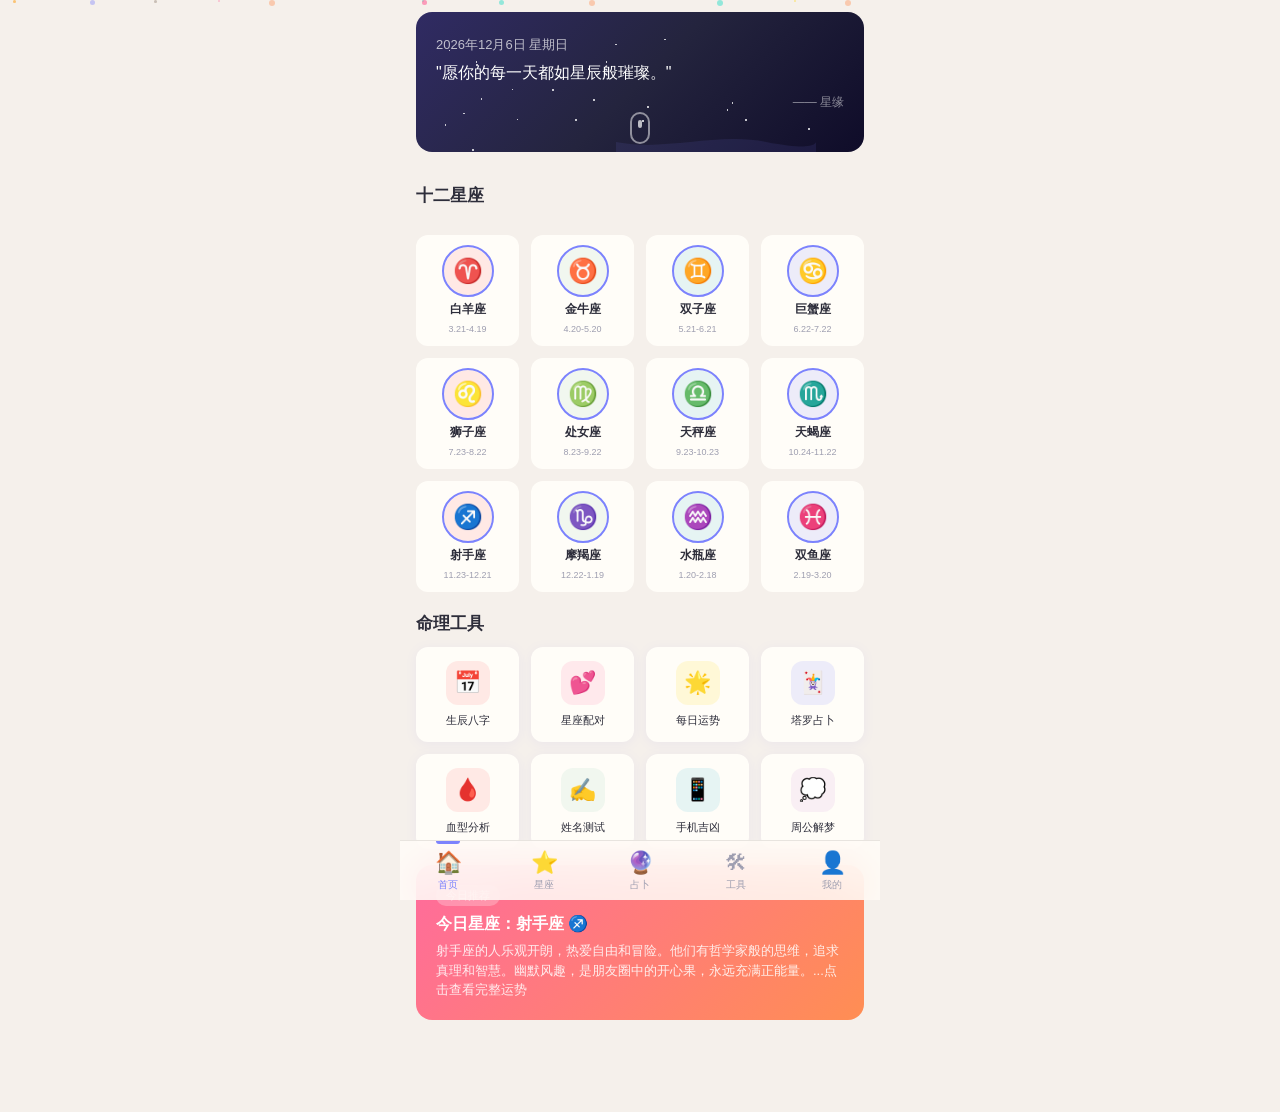
==== commit fb8beebe: "Add all features: fortune details, pair analysis, tarot spreads, blood-zodiac combo, dream search, s" ====
--- a/index.html
+++ b/index.html
@@ -287,8 +287,47 @@
 .tip-box{background:linear-gradient(135deg,#FFF3E0,#FFE0B2);border-radius:12px;padding:16px;margin-top:12px;font-size:13px;line-height:1.7;color:#E65100}
 .dark .tip-box{background:linear-gradient(135deg,#3E2723,#4E342E);color:#FFB74D}
 .section-gap{height:12px}
+/* Back to top */
+.back-top{position:fixed;bottom:calc(var(--nav-h) + 20px);right:16px;width:44px;height:44px;border-radius:50%;background:var(--primary);color:#fff;border:none;box-shadow:0 2px 8px rgba(124,131,253,0.4);cursor:pointer;display:flex;align-items:center;justify-content:center;font-size:20px;opacity:0;transform:translateY(20px);transition:all .3s ease;z-index:99}
+.back-top.show{opacity:1;transform:translateY(0)}
+.back-top:active{transform:scale(.9)}
+/* Loading */
+.loading{position:fixed;top:0;left:0;width:100%;height:100%;background:rgba(245,240,235,.85);backdrop-filter:blur(8px);-webkit-backdrop-filter:blur(8px);z-index:9999;display:none;align-items:center;justify-content:center;flex-direction:column;gap:16px}
+.dark .loading{background:rgba(26,26,46,.85)}
+.loading.active{display:flex}
+.spinner{width:48px;height:48px;border:4px solid var(--border);border-top-color:var(--primary);border-radius:50%;animation:spin .8s linear infinite}
+@keyframes spin{to{transform:rotate(360deg)}}
+.loading-text{color:var(--text2);font-size:14px;letter-spacing:2px}
 /* Scrollbar */
 ::-webkit-scrollbar{width:0}
+/* Share Modal */
+.share-modal{position:fixed;top:0;left:50%;transform:translateX(-50%);width:100%;max-width:480px;height:100%;background:rgba(0,0,0,0.7);z-index:200;display:none;align-items:center;justify-content:center;flex-direction:column;padding:20px}
+.share-modal.active{display:flex}
+.poster{background:linear-gradient(135deg,#302B63,#24243E,#0F0C29);border-radius:20px;padding:32px 24px;width:100%;max-width:340px;text-align:center;color:#fff;position:relative;overflow:hidden;box-shadow:0 8px 32px rgba(0,0,0,0.4)}
+.poster .poster-stars{position:absolute;width:100%;height:100%;top:0;left:0;pointer-events:none}
+.poster .poster-star{position:absolute;background:#fff;border-radius:50%;animation:twinkle 2s infinite}
+.poster .poster-date{font-size:12px;color:rgba(255,255,255,0.6);margin-bottom:8px;position:relative}
+.poster .poster-zodiac{font-size:48px;margin-bottom:4px;position:relative}
+.poster .poster-name{font-size:22px;font-weight:700;margin-bottom:2px;position:relative}
+.poster .poster-score{font-size:56px;font-weight:800;margin:12px 0;background:linear-gradient(135deg,#FFD700,#FF8E53);-webkit-background-clip:text;-webkit-text-fill-color:transparent;background-clip:text;position:relative}
+.poster .poster-score-label{font-size:13px;color:rgba(255,255,255,0.7);margin-bottom:16px;position:relative}
+.poster .poster-items{display:flex;justify-content:center;gap:16px;flex-wrap:wrap;position:relative;margin-bottom:16px}
+.poster .poster-item{text-align:center}
+.poster .poster-item .p-icon{font-size:20px;margin-bottom:2px}
+.poster .poster-item .p-label{font-size:10px;color:rgba(255,255,255,0.5)}
+.poster .poster-item .p-val{font-size:13px;font-weight:600;margin-top:2px}
+.poster .poster-qrcode{background:#fff;border-radius:8px;padding:6px;margin:12px auto 0;width:64px;height:64px;display:flex;align-items:center;justify-content:center;position:relative}
+.poster .poster-qrcode div{width:48px;height:48px;background:linear-gradient(135deg,var(--primary),var(--accent));border-radius:4px;display:flex;align-items:center;justify-content:center;font-size:24px}
+.poster .poster-tip{font-size:10px;color:rgba(255,255,255,0.4);margin-top:8px;position:relative}
+.poster-close{position:absolute;top:16px;right:16px;width:36px;height:36px;border-radius:50%;border:none;background:rgba(255,255,255,0.15);color:#fff;font-size:20px;cursor:pointer;display:flex;align-items:center;justify-content:center;z-index:10}
+.poster-close:hover{background:rgba(255,255,255,0.25)}
+.poster-actions{display:flex;gap:12px;margin-top:20px;position:relative;z-index:10}
+.poster-btn{flex:1;padding:12px 16px;border:none;border-radius:12px;font-size:15px;font-weight:600;cursor:pointer;transition:transform .2s}
+.poster-btn.primary{background:linear-gradient(135deg,var(--primary),var(--accent));color:#fff}
+.poster-btn.secondary{background:rgba(255,255,255,0.15);color:#fff}
+.poster-btn:active{transform:scale(0.96)}
+.poster-hint{position:absolute;bottom:40px;left:50%;transform:translateX(-50%);background:rgba(45,45,58,0.95);color:#fff;padding:12px 20px;border-radius:12px;font-size:13px;text-align:center;max-width:280px;animation:toastIn .3s ease;z-index:210}
+.poster-hint .hint-icon{font-size:24px;margin-bottom:4px}
 /* Zodiac page grid */
 .zodiac-list-grid{display:grid;grid-template-columns:repeat(3,1fr);gap:12px;padding:0 16px}
 .zodiac-list-item{background:var(--card);border-radius:var(--radius);padding:16px 8px;text-align:center;cursor:pointer;transition:all .2s;box-shadow:var(--shadow)}
@@ -329,6 +368,11 @@
 <div id="particles" style="position:fixed;top:0;left:0;width:100%;height:100%;pointer-events:none;z-index:0;overflow:hidden"></div>
 <!-- Toast -->
 <div id="toast" class="toast" style="display:none"></div>
+<!-- Loading -->
+<div id="loading" class="loading">
+  <div class="spinner"></div>
+  <div class="loading-text">正在测算中...</div>
+</div>
 <!-- Main Pages -->
 <div id="page-home" class="page active">
   <div class="banner wave" id="homeBanner">
@@ -365,7 +409,7 @@
     <div class="profile-avatar float-anim">👤</div>
     <div class="profile-name">星缘用户</div>
     <div class="profile-id">ID: 20240611</div>
-    <div style="margin-top:12px"><span class="badge">✨ 星座达人</span></div>
+    <div style="margin-top:12px" id="profileZodiacBadge"><span class="badge">✨ 星座达人</span></div>
   </div>
   <div class="profile-menu">
     <div class="pm-item ripple" onclick="openSub('settings')"><span class="pm-icon">⚙️</span><span class="pm-text">设置</span><span class="pm-arrow">›</span></div>
@@ -393,6 +437,8 @@
 <div class="sub-page" id="sub-settings"></div>
 <div class="sub-page" id="sub-bt-detail"></div>
 <div class="sub-page" id="sub-favorites"></div>
+<!-- Back to top -->
+<button class="back-top" id="backTop" onclick="scrollToTop()">↑</button>
 <!-- Bottom Nav -->
 <div id="bottomNav">
   <div class="nav-item active ripple" onclick="switchTab('home')"><span class="nav-icon">🏠</span><span>首页</span></div>
@@ -465,7 +511,34 @@
 {keyword:'钥匙',emoji:'🔑',meaning:'钥匙象征解决方案和机会。找到钥匙代表你即将发现解决问题的方法。丢失钥匙暗示你感到无助或错过了某个机会。',category:'物品'},
 {keyword:'月亮',emoji:'🌙',meaning:'月亮代表女性能量、直觉和潜意识。满月象征圆满和完成，新月代表新的开始。月光指引方向，暗示你的直觉正在引导你。',category:'自然'},
 {keyword:'星星',emoji:'⭐',meaning:'星星象征希望、梦想和指引。看到满天繁星预示美好的未来。流星代表转瞬即逝的机会。一颗明亮的星暗示你有一个重要的目标。',category:'自然'},
-{keyword:'楼梯',emoji:'🪜',meaning:'楼梯代表人生的进展和提升。上楼梯象征进步和成长，下楼梯可能暗示退步或深入潜意识。楼梯的难易程度反映你当前的处境。',category:'场景'}
+{keyword:'楼梯',emoji:'🪜',meaning:'楼梯代表人生的进展和提升。上楼梯象征进步和成长，下楼梯可能暗示退步或深入潜意识。楼梯的难易程度反映你当前的处境。',category:'场景'},
+{keyword:'老虎',emoji:'🐯',meaning:'梦见老虎象征力量、威严和潜在的威胁。老虎代表你内心强大的力量，也可能暗示生活中有强势的人物。驯服老虎说明你能够掌控强大的力量。',category:'动物'},
+{keyword:'蝴蝶',emoji:'🦋',meaning:'蝴蝶象征蜕变和美丽。梦见蝴蝶通常预示美好的转变即将发生，也可能代表浪漫的爱情。蝴蝶飞舞代表自由和轻松的心境。',category:'动物'},
+{keyword:'蜘蛛',emoji:'🕷️',meaning:'蜘蛛象征创造力、耐心和命运的编织。梦见蜘蛛可能暗示你正在精心策划某件事。蜘蛛网代表复杂的人际关系或困境。',category:'动物'},
+{keyword:'鸟',emoji:'🐦',meaning:'鸟象征自由、灵魂和消息。飞翔的鸟代表对自由的渴望，笼中的鸟暗示感到束缚。鸟鸣可能预示好消息即将到来。',category:'动物'},
+{keyword:'马',emoji:'🐴',meaning:'马象征力量、速度和自由。骑马代表掌控自己的方向和动力。野马暗示难以控制的能量或情感。白马通常象征纯洁和灵性。',category:'动物'},
+{keyword:'山',emoji:'⛰️',meaning:'山象征挑战、目标和稳定。攀登代表面对困难并努力克服。山顶预示成功和成就感。山崩可能暗示你感到基础不稳或压力过大。',category:'自然'},
+{keyword:'海',emoji:'🌊',meaning:'大海象征潜意识和情感的深度。平静的海代表内心安宁，波涛汹涌暗示情感波动。在海边漫步通常预示放松和疗愈。',category:'自然'},
+{keyword:'森林',emoji:'🌲',meaning:'森林象征未知、探索和潜意识。在森林中迷路暗示感到迷茫。阳光穿透树林代表希望和指引。森林中的动物往往代表本能和直觉。',category:'自然'},
+{keyword:'雪',emoji:'❄️',meaning:'雪象征纯洁、宁静和新的开始。大雪可能暗示情感的冷却或隔离。融化的雪代表障碍消除和情感释放。玩雪通常预示轻松愉快的时光。',category:'自然'},
+{keyword:'彩虹',emoji:'🌈',meaning:'彩虹象征希望、美好和转机。梦见彩虹通常预示困难即将过去，美好的事物即将到来。双彩虹代表双倍的好运和祝福。',category:'自然'},
+{keyword:'戒指',emoji:'💍',meaning:'戒指象征承诺、完整和永恒。找到戒指可能预示新的机会或关系。丢失戒指暗示对承诺的担忧。金戒指通常与财富和价值有关。',category:'物品'},
+{keyword:'书',emoji:'📖',meaning:'书象征知识、智慧和人生经验。读书代表学习和成长。写书暗示你有重要的想法需要表达。旧书可能代表过去的记忆和经验。',category:'物品'},
+{keyword:'衣服',emoji:'👗',meaning:'衣服代表自我形象和外在表现。新衣服象征新的开始或身份转变。旧衣服可能暗示对过去的留恋。不合身的衣服暗示你感到不适应当前角色。',category:'物品'},
+{keyword:'桥',emoji:'🌉',meaning:'桥象征过渡、连接和转变。过桥代表从一种状态过渡到另一种状态。断桥暗示转变过程中的困难。美丽的桥预示顺利的过渡。',category:'场景'},
+{keyword:'学校',emoji:'🏫',meaning:'学校象征学习、成长和社会化。梦见回到学校可能暗示你正在学习新事物或感到被评判。考试代表对能力的焦虑。同学往往代表竞争和比较。',category:'场景'},
+{keyword:'医院',emoji:'🏥',meaning:'医院象征治愈、脆弱和需要照顾。梦见自己住院可能暗示身心需要休息和恢复。探望病人代表你关心他人的健康。手术通常象征需要做出重大改变。',category:'场景'},
+{keyword:'电梯',emoji:'🛗',meaning:'电梯象征人生阶段的快速变化。上升代表进步和提升，下降可能暗示退步或深入潜意识。电梯故障暗示你对变化的焦虑或失控感。',category:'场景'},
+{keyword:'牙齿',emoji:'🦷',meaning:'牙齿象征力量、自信和表达能力。掉牙是最常见的焦虑梦之一，通常与外貌焦虑或沟通问题有关。健康的牙齿代表自信和活力。',category:'身体'},
+{keyword:'头发',emoji:'💇',meaning:'头发象征力量、美丽和个性。剪头发代表改变和放下。长发通常与女性魅力相关，脱发可能暗示对衰老或失去吸引力的焦虑。',category:'身体'},
+{keyword:'婴儿',emoji:'👶',meaning:'婴儿象征纯真、新的开始和潜在的创造力。梦见婴儿可能暗示你内心脆弱的一面，或代表新的项目和想法。照顾婴儿代表责任感和 nurturing 本能。',category:'身体'},
+{keyword:'飞行',emoji:'✈️',meaning:'飞行代表自由、超越和新的视角。平稳飞行预示顺利和自由，坠落暗示对失败的恐惧。驾驶飞机说明你掌控着自己的人生方向。',category:'动作'},
+{keyword:'游泳',emoji:'🏊',meaning:'游泳象征在情感中航行和适应。轻松游泳代表你能很好地处理情感问题。溺水暗示被情感淹没。在清澈的水中游泳预示清晰的情感状态。',category:'动作'},
+{keyword:'跳舞',emoji:'💃',meaning:'跳舞象征快乐、表达和和谐。独自跳舞代表自我表达的自由，与他人共舞暗示人际关系的和谐。优美的舞步预示生活的节奏感良好。',category:'动作'},
+{keyword:'逃跑',emoji:'🏃',meaning:'逃跑代表逃避和恐惧。你可能在回避某个问题或责任。成功逃脱预示能够克服困难，被抓到暗示需要面对现实。逃跑的方向往往暗示解决之道。',category:'动作'},
+{keyword:'礼物',emoji:'🎁',meaning:'礼物象征惊喜、认可和他人的善意。收到礼物预示好运和被人重视。送礼物代表你的慷慨和关怀。无法打开的礼物暗示对未知的期待或焦虑。',category:'事件'},
+{keyword:'葬礼',emoji:'⚰️',meaning:'葬礼象征结束、告别和转变。参加葬礼可能代表某个阶段的终结，不一定是负面的。自己的葬礼暗示对自我认知的重大转变。',category:'事件'},
+{keyword:'派对',emoji:'🎉',meaning:'派对象征社交、庆祝和归属感。热闹的派对代表你对社交生活的满足。独自在派对中可能暗示孤独感或被排斥。筹备派对预示即将到来的喜事。',category:'事件'}
 ];
 const BLOOD_TYPES=[
 {type:'A',color:'#FF6B6B',name:'A型血',personality:'A型血的人性格温和、细心谨慎，做事认真负责。他们重视秩序和规则，有很强的社会责任感。内心敏感，善于察言观色，追求完美和和谐。',love:'A型血在爱情中认真而含蓄，重视精神交流。他们需要时间建立信任，一旦确定关系就会非常忠诚。适合与有耐心、温柔的伴侣在一起。',career:'适合需要细心和责任感的工作：医生、教师、会计、编辑、研究员等。做事有条不紊，是团队中最可靠的存在。',health:'A型血的人需要注意心血管健康和压力管理。容易因过度紧张而影响消化系统。建议保持规律作息，适当运动。',match:{A:'互相理解，默契度高',B:'互补性强，但需多沟通',O:'和谐稳定，长久幸福',AB:'有吸引力，需磨合'}},
@@ -504,7 +577,11 @@
 {id:'three',name:'三张牌',emoji:'🎴',desc:'过去·现在·未来',count:3},
 {id:'celtic',name:'凯尔特十字',emoji:'✝️',desc:'全面深入的人生解读',count:10},
 {id:'love',name:'爱情十字',emoji:'💕',desc:'探索爱情的奥秘',count:5},
-{id:'career',name:'事业分析',emoji:'💼',desc:'职业发展指引',count:5}
+{id:'career',name:'事业分析',emoji:'💼',desc:'职业发展指引',count:5},
+{id:'career-cross',name:'事业十字',emoji:'📈',desc:'事业方向全面解析',count:10},
+{id:'wealth',name:'财富阵',emoji:'💰',desc:'财运与投资指引',count:6},
+{id:'health',name:'健康阵',emoji:'🌿',desc:'身心健康解读',count:5},
+{id:'relationship',name:'人际关系阵',emoji:'🤝',desc:'人际互动与社交指引',count:7}
 ];
 const HEAVENLY_STEMS=['甲','乙','丙','丁','戊','己','庚','辛','壬','癸'];
 const EARTHLY_BRANCHES=['子','丑','寅','卯','辰','巳','午','未','申','酉','戌','亥'];
@@ -516,6 +593,8 @@
 function $(s){return document.querySelector(s)}
 function $$(s){return document.querySelectorAll(s)}
 function showToast(msg){const t=$('#toast');t.textContent=msg;t.style.display='block';setTimeout(()=>t.style.display='none',2000)}
+function showLoading(){const l=$('#loading');if(l)l.classList.add('active')}
+function hideLoading(){const l=$('#loading');if(l)l.classList.remove('active')}
 function rand(a,b){return Math.floor(Math.random()*(b-a+1))+a}
 function pick(arr){return arr[rand(0,arr.length-1)]}
 function getTodayStr(){const d=new Date();const w=['日','一','二','三','四','五','六'];return `${d.getFullYear()}年${d.getMonth()+1}月${d.getDate()}日 星期${w[d.getDay()]}`}
@@ -538,7 +617,17 @@
 function getDailyFortune(zodiacId){
   const seed=getDateScore()+zodiacId.charCodeAt(0);
   const r=(n)=>((seed*n*7+13)%100)+1;
-  return{overall:Math.min(99,r(1)),love:Math.min(99,r(2)),career:Math.min(99,r(3)),wealth:Math.min(99,r(4)),health:Math.min(99,r(5)),study:Math.min(99,r(6))};
+  const directions=['东','南','西','北','东南','东北','西南','西北'];
+  const timeSlots=['5:00-7:00','7:00-9:00','9:00-11:00','11:00-13:00','13:00-15:00','15:00-17:00','17:00-19:00','19:00-21:00'];
+  const yiPool=['签约','出行','会友','求财','开业','搬家','装修','结婚','求职','学习','投资','谈判','旅游','购物','健身'];
+  const jiPool=['动土','争吵','借贷','诉讼','冒险','熬夜','冲动消费','跳槽','搬家','手术','远行','赌博','口角','签约','开工'];
+  const luckyDir=directions[(seed*3)%directions.length];
+  const luckyTm=timeSlots[(seed*5)%timeSlots.length];
+  const yiArr=[];const usedYi=new Set();
+  for(let i=0;i<3;i++){const idx=(seed*(i+11))%yiPool.length;if(!usedYi.has(idx)){usedYi.add(idx);yiArr.push(yiPool[idx]);}}
+  const jiArr=[];const usedJi=new Set();
+  for(let i=0;i<2;i++){const idx=(seed*(i+17))%jiPool.length;if(!usedJi.has(idx)){usedJi.add(idx);jiArr.push(jiPool[idx]);}}
+  return{overall:Math.min(99,r(1)),love:Math.min(99,r(2)),career:Math.min(99,r(3)),wealth:Math.min(99,r(4)),health:Math.min(99,r(5)),study:Math.min(99,r(6)),luckyDirection:luckyDir,luckyTime:luckyTm,yi:yiArr,ji:jiArr};
 }
 function getDailyText(zodiacId,type,score){
   const texts={
@@ -778,22 +867,70 @@
     dimHtml+=`<div class="dim-bar"><div class="dim-label"><span>${dimNames[k]}</span><span>${v}分</span></div><div class="dim-track"><div class="dim-fill" style="width:${v}%"></div></div></div>`;
   });
   $('#pairDims').innerHTML=dimHtml;
+  // Detailed analysis based on score
   const analysisTexts={
-    high:[`${za.name}和${zb.name}的配对非常出色！你们之间有天然的吸引力，彼此的性格能够形成很好的互补。在日常生活中，你们能够互相理解和支持，共同成长。`,`${za.name}与${zb.name}是天造地设的一对！你们的价值观和人生目标高度一致，在一起能够创造出美好的未来。`],
-    mid:[`${za.name}和${zb.name}的配对还算不错。虽然你们之间有一些差异，但正是这些差异让你们的关系更加有趣。需要双方多沟通、多包容。`,`${za.name}与${zb.name}的配对需要一些磨合。你们各自有独特的优点，学会欣赏对方的不同是关系长久的关键。`],
-    low:[`${za.name}和${zb.name}的配对有一定挑战。你们的性格差异较大，需要付出更多的努力来理解对方。但记住，差异也可以成为成长的动力。`,`${za.name}与${zb.name}的配对需要双方有足够的耐心和包容。虽然道路不易，但只要真心相待，一切皆有可能。`]
+    high:[
+      `${za.name}和${zb.name}的配对非常出色！你们之间有天然的吸引力，彼此的性格能够形成很好的互补。${za.name}的${za.strength.split('、')[0]}与${zb.name}的${zb.strength.split('、')[0]}完美融合，让你们在生活中能够互相激发对方的潜能。`,
+      `${za.name}与${zb.name}是天造地设的一对！你们的价值观和人生目标高度一致，在一起能够创造出美好的未来。这段关系充满了理解、尊重和共同成长的空间。`
+    ],
+    mid:[
+      `${za.name}和${zb.name}的配对还算不错。虽然你们之间有一些差异，但正是这些差异让你们的关系更加有趣。${za.name}的${za.strength.split('、')[0]}可以弥补${zb.name}的${zb.weakness.split('、')[0]}，而${zb.name}的${zb.strength.split('、')[0]}也能帮助${za.name}克服${za.weakness.split('、')[0]}。`,
+      `${za.name}与${zb.name}的配对需要一些磨合。你们各自有独特的优点，学会欣赏对方的不同是关系长久的关键。保持开放的心态，这段关系会越来越好。`
+    ],
+    low:[
+      `${za.name}和${zb.name}的配对有一定挑战。你们的性格差异较大，${za.name}的${za.weakness.split('、')[0]}可能与${zb.name}的${zb.weakness.split('、')[0]}产生冲突。需要付出更多的努力来理解对方，但差异也可以成为成长的动力。`,
+      `${za.name}与${zb.name}的配对需要双方有足够的耐心和包容。虽然道路不易，但只要真心相待，一切皆有可能。关键在于学会换位思考，用爱和理解化解分歧。`
+    ]
   };
   const at=avg>=75?pick(analysisTexts.high):avg>=50?pick(analysisTexts.mid):pick(analysisTexts.low);
-  $('#pairAnalysis').innerHTML=`<h3 style="font-size:16px;font-weight:700;margin-bottom:8px">📋 详细分析</h3><p style="font-size:14px;line-height:1.8;color:var(--text2)">${at}</p>`;
-  const advices=[
-    '建议多进行深度交流，了解彼此的内心世界。',
-    '给彼此适当的空间和时间，不要过于依赖。',
-    '共同培养兴趣爱好，增加相处的乐趣。',
-    '学会欣赏对方的优点，包容对方的缺点。',
-    '在冲突中保持冷静，用沟通代替争吵。'
+  // Compatibility details
+  let compatDetail='';
+  if(avg>=80){
+    compatDetail=`你们在感情上高度契合，彼此能够给予对方足够的安全感和支持。${za.name}的${za.element}元素与${zb.name}的${zb.element}元素形成了良好的能量流动，这让你们的关系充满了活力和温暖。`;
+  }else if(avg>=60){
+    compatDetail=`你们的感情基础不错，但在某些方面需要更多的沟通和理解。${za.name}的${za.quality}特质与${zb.name}的${zb.quality}特质可能会产生一些摩擦，但只要双方愿意调整，这些问题都可以迎刃而解。`;
+  }else{
+    compatDetail=`你们的感情之路可能会比较曲折，${za.name}的${za.element}元素与${zb.name}的${zb.element}元素存在一定的冲突。但这并不意味着没有希望，相反，克服这些困难会让你们的关系更加坚固。`;
+  }
+  $('#pairAnalysis').innerHTML=`<h3 style="font-size:16px;font-weight:700;margin-bottom:8px">📋 详细分析</h3><p style="font-size:14px;line-height:1.8;color:var(--text2)">${at}</p><p style="font-size:14px;line-height:1.8;color:var(--text2);margin-top:8px">${compatDetail}</p>`;
+  // Score-based advice
+  let scoreAdvice=[];
+  if(avg>=80){
+    scoreAdvice=[
+      '你们的配对非常理想，珍惜这段缘分，继续保持彼此的真诚和热情。',
+      '可以尝试一起规划未来，比如旅行、共同的目标等，让关系更加稳固。',
+      '虽然配对指数高，但也要记得给彼此适当的空间，保持独立性。',
+      '在重要的日子里为对方准备惊喜，让感情持续升温。',
+      '共同培养新的兴趣爱好，一起探索未知的世界。'
+    ];
+  }else if(avg>=60){
+    scoreAdvice=[
+      '建议多进行深度交流，了解彼此的内心世界，增进相互理解。',
+      '给彼此适当的空间和时间，不要过于依赖，保持健康的边界。',
+      '共同培养兴趣爱好，增加相处的乐趣，创造更多美好回忆。',
+      '学会欣赏对方的优点，包容对方的缺点，用欣赏代替挑剔。',
+      '在冲突中保持冷静，用沟通代替争吵，寻找双赢的解决方案。'
+    ];
+  }else{
+    scoreAdvice=[
+      '需要更多的耐心和理解，不要急于求成，给彼此足够的时间适应。',
+      '建议从朋友做起，先建立深厚的友谊基础，再慢慢发展为恋人。',
+      '学会换位思考，尝试理解对方的行为模式背后的原因。',
+      '寻找共同的价值观和目标，这是维系关系的重要纽带。',
+      '必要时可以寻求专业的情感咨询，学习更好的沟通技巧。'
+    ];
+  }
+  let advHtml='<h3 style="font-size:16px;font-weight:700;margin-bottom:8px">💡 相处建议</h3>';
+  scoreAdvice.slice(0,3).forEach(a=>{advHtml+=`<p style="font-size:14px;line-height:1.8;color:var(--text2);margin-top:4px">• ${a}</p>`});
+  // Daily tips
+  const dailyTips=[
+    `今天适合${za.name}和${zb.name}一起做一些轻松愉快的事情，比如看电影或散步。`,
+    `建议${za.name}多倾听${zb.name}的想法，而${zb.name}也要学会表达自己的感受。`,
+    `当意见不合时，试着从对方的角度思考问题，会有意想不到的收获。`,
+    `保持幽默感是化解矛盾的良药，不要让小事影响你们的感情。`,
+    `定期安排约会时间，即使在一起很久也要保持恋爱的新鲜感。`
   ];
-  let advHtml='<h3 style="font-size:16px;font-weight:700;margin-bottom:8px">💡 配对建议</h3>';
-  advices.slice(0,3).forEach(a=>{advHtml+=`<p style="font-size:14px;line-height:1.8;color:var(--text2);margin-top:4px">• ${a}</p>`});
+  advHtml+=`<div style="margin-top:12px;padding:12px;background:var(--bg);border-radius:8px"><div style="font-size:13px;font-weight:600;color:var(--text);margin-bottom:6px">🌟 今日相处小贴士</div><p style="font-size:13px;line-height:1.7;color:var(--text2)">${pick(dailyTips)}</p></div>`;
   $('#pairAdvice').innerHTML=advHtml;
   showToast('配对完成！');
 }
@@ -841,12 +978,83 @@
       <div class="lucky-box">
         <div class="lucky-item"><div class="li-icon">🎨</div><div class="li-label">幸运色</div><div class="li-val">${z.luckyColor}</div></div>
         <div class="lucky-item"><div class="li-icon">🔢</div><div class="li-label">幸运数</div><div class="li-val">${z.luckyNum}</div></div>
-        <div class="lucky-item"><div class="li-icon">🧭</div><div class="li-label">幸运方位</div><div class="li-val">${pick(directions)}</div></div>
+        <div class="lucky-item"><div class="li-icon">🧭</div><div class="li-label">幸运方位</div><div class="li-val">${f.luckyDirection}</div></div>
         <div class="lucky-item"><div class="li-icon">💎</div><div class="li-label">幸运物</div><div class="li-val">${z.luckyItem}</div></div>
       </div>
-    </div>
-    <div class="tip-box" style="margin:16px">💡 今日小贴士：${tipText}</div>`;
+      <div class="lucky-box" style="margin-top:8px">
+        <div class="lucky-item"><div class="li-icon">⏰</div><div class="li-label">幸运时间</div><div class="li-val">${f.luckyTime}</div></div>
+      </div>
+    </div>
+    <div class="card">
+      <h3 style="font-size:16px;font-weight:700;margin-bottom:12px">📅 今日宜忌</h3>
+      <div style="display:flex;gap:12px;flex-wrap:wrap">
+        <div style="flex:1;min-width:120px;background:#E8F5E9;border-radius:12px;padding:12px">
+          <div style="font-size:13px;font-weight:600;color:#2E7D32;margin-bottom:6px">✅ 宜</div>
+          <div style="display:flex;flex-wrap:wrap;gap:6px">${f.yi.map(y=>`<span class="tag" style="background:#C8E6C9;color:#2E7D32">${y}</span>`).join('')}</div>
+        </div>
+        <div style="flex:1;min-width:120px;background:#FFEBEE;border-radius:12px;padding:12px">
+          <div style="font-size:13px;font-weight:600;color:#C62828;margin-bottom:6px">❌ 忌</div>
+          <div style="display:flex;flex-wrap:wrap;gap:6px">${f.ji.map(j=>`<span class="tag" style="background:#FFCDD2;color:#C62828">${j}</span>`).join('')}</div>
+        </div>
+      </div>
+    </div>
+    <div class="tip-box" style="margin:16px">💡 今日小贴士：${tipText}</div>
+    <button class="pair-btn" onclick="generateFortunePoster()">📸 生成运势海报</button>`;
   $('#fortuneContent').innerHTML=html;
+}
+function generateFortunePoster(){
+  const zid=$('#fortuneZodiac').value;
+  const z=ZODIAC.find(x=>x.id===zid);if(!z)return;
+  const f=getDailyFortune(z.id);
+  const directions=['东','南','西','北','东南','东北','西南','西北'];
+  const luckyDir=pick(directions);
+  let starsHtml='';
+  for(let i=0;i<20;i++){starsHtml+=`<div class="poster-star" style="left:${rand(0,100)}%;top:${rand(0,100)}%;width:${rand(1,2)}px;height:${rand(1,2)}px;animation-delay:${rand(0,2)}s"></div>`}
+  const modal=document.createElement('div');
+  modal.className='share-modal active';
+  modal.id='shareModal';
+  modal.innerHTML=`
+    <div class="poster" id="fortunePoster">
+      <div class="poster-stars">${starsHtml}</div>
+      <div class="poster-date">${getTodayStr()}</div>
+      <div class="poster-zodiac">${z.emoji}</div>
+      <div class="poster-name">${z.name}今日运势</div>
+      <div class="poster-score">${f.overall}</div>
+      <div class="poster-score-label">综合运势评分</div>
+      <div class="poster-items">
+        <div class="poster-item"><div class="p-icon">💕</div><div class="p-label">爱情</div><div class="p-val">${f.love}</div></div>
+        <div class="poster-item"><div class="p-icon">💼</div><div class="p-label">事业</div><div class="p-val">${f.career}</div></div>
+        <div class="poster-item"><div class="p-icon">💰</div><div class="p-label">财运</div><div class="p-val">${f.wealth}</div></div>
+        <div class="poster-item"><div class="p-icon">🏥</div><div class="p-label">健康</div><div class="p-val">${f.health}</div></div>
+      </div>
+      <div class="poster-items">
+        <div class="poster-item"><div class="p-icon">🎨</div><div class="p-label">幸运色</div><div class="p-val">${z.luckyColor}</div></div>
+        <div class="poster-item"><div class="p-icon">🔢</div><div class="p-label">幸运数</div><div class="p-val">${z.luckyNum}</div></div>
+        <div class="poster-item"><div class="p-icon">🧭</div><div class="p-label">幸运方位</div><div class="p-val">${luckyDir}</div></div>
+      </div>
+      <div class="poster-qrcode"><div>✨</div></div>
+      <div class="poster-tip">星缘 · 探索命运的星辰</div>
+    </div>
+    <div class="poster-actions">
+      <button class="poster-btn secondary" onclick="closeShareModal()">关闭</button>
+      <button class="poster-btn primary" onclick="showSaveHint()">保存图片</button>
+    </div>
+    <button class="poster-close" onclick="closeShareModal()">×</button>`;
+  document.body.appendChild(modal);
+}
+function closeShareModal(){
+  const modal=$('#shareModal');
+  if(modal)modal.remove();
+}
+function showSaveHint(){
+  const existing=$('#saveHint');
+  if(existing)existing.remove();
+  const hint=document.createElement('div');
+  hint.className='poster-hint';
+  hint.id='saveHint';
+  hint.innerHTML='<div class="hint-icon">📱</div><div>由于浏览器限制，请长按海报区域截图保存，或使用系统截图工具。</div>';
+  document.body.appendChild(hint);
+  setTimeout(()=>{if(hint)hint.remove()},3000);
 }
 // ===== BAZI =====
 function renderBazi(){
@@ -876,6 +1084,13 @@
   const d=parseInt($('#baziDay').value);
   const sc=parseInt($('#baziShichen').value);
   const gender=$('#baziGender').value;
+  showLoading();
+  setTimeout(()=>{
+    hideLoading();
+    doCalcBazi(name,y,m,d,sc,gender);
+  },1000);
+}
+function doCalcBazi(name,y,m,d,sc,gender){
   // Calculate four pillars
   const yearGan=(y-4)%10;
   const yearZhi=(y-4)%12;
@@ -996,6 +1211,13 @@
   window._tarotCount=count;
 }
 function doTarotReading(){
+  showLoading();
+  setTimeout(()=>{
+    hideLoading();
+    executeTarotReading();
+  },1200);
+}
+function executeTarotReading(){
   const count=window._tarotCount||1;
   const question=$('#tarotQuestion').value;
   const cards=[];
@@ -1007,7 +1229,7 @@
     const isReversed=Math.random()>0.5;
     cards.push({...TAROT[idx],reversed:isReversed});
   }
-  const posNames=count===1?['指引']:count===3?['过去','现在','未来']:count===5?['现状','挑战','过去','建议','结果']:count===10?['现状','挑战','过去','未来','目标','过去','现在','环境','希望','结果']:['现状','挑战','过去','建议','结果'];
+  const posNames=count===1?['指引']:count===3?['过去','现在','未来']:count===5?['现状','挑战','过去','建议','结果']:count===6?['现状','挑战','机遇','建议','结果','启示']:count===7?['自我','对方','关系','挑战','建议','结果','发展']:count===10?['现状','挑战','过去','未来','目标','过去','现在','环境','希望','结果']:['现状','挑战','过去','建议','结果'];
   let cardsHtml='';
   cards.forEach((card,i)=>{
     cardsHtml+=`<div class="tarot-card-display" style="animation-delay:${i*0.2}s"><div class="tc-emoji">${card.emoji}</div><div class="tc-name">${card.name}</div><div class="tc-pos">${posNames[i]||''} · ${card.reversed?'逆位':'正位'}</div><div class="tc-meaning">${card.reversed?card.reversed:card.upright}</div></div>`;
@@ -1047,7 +1269,133 @@
     <div class="sub-header"><button class="back-btn" onclick="closeSub('blood')">←</button><div class="title">血型分析</div></div>
     <div class="section-title">选择血型</div>
     <div class="bt-grid">${html}</div>
+    <div class="section-title">血型×星座组合</div>
+    <div class="card" style="margin:12px 16px">
+      <div class="form-group" style="margin-bottom:10px">
+        <label style="font-size:13px;font-weight:600;color:var(--text);margin-bottom:6px;display:block">选择血型</label>
+        <select id="comboBlood" style="width:100%;padding:12px;border:2px solid var(--border);border-radius:12px;background:var(--card);color:var(--text);font-size:15px">
+          <option value="">请选择血型</option>
+          ${BLOOD_TYPES.map(bt=>`<option value="${bt.type}">${bt.type}型</option>`).join('')}
+        </select>
+      </div>
+      <div class="form-group" style="margin-bottom:10px">
+        <label style="font-size:13px;font-weight:600;color:var(--text);margin-bottom:6px;display:block">选择星座</label>
+        <select id="comboZodiac" style="width:100%;padding:12px;border:2px solid var(--border);border-radius:12px;background:var(--card);color:var(--text);font-size:15px">
+          <option value="">请选择星座</option>
+          ${ZODIAC.map(z=>`<option value="${z.id}">${z.emoji} ${z.name}</option>`).join('')}
+        </select>
+      </div>
+      <button class="pair-btn" style="margin:8px auto 0" onclick="calcBloodZodiacCombo()">查看组合分析</button>
+    </div>
+    <div id="comboResult" style="display:none"></div>
     <div style="height:20px"></div>`;
+}
+function calcBloodZodiacCombo(){
+  const bloodType=$('#comboBlood').value;
+  const zodiacId=$('#comboZodiac').value;
+  if(!bloodType||!zodiacId){showToast('请选择血型和星座');return}
+  const bt=BLOOD_TYPES.find(b=>b.type===bloodType);
+  const z=ZODIAC.find(x=>x.id===zodiacId);
+  if(!bt||!z)return;
+  showLoading();
+  setTimeout(()=>{
+    hideLoading();
+    const comboAnalysis=getBloodZodiacAnalysis(bt.type,z.id);
+    $('#comboResult').style.display='block';
+    $('#comboResult').innerHTML=`
+      <div class="card" style="background:linear-gradient(135deg,${bt.color}11,${bt.color}05);border:1px solid ${bt.color}33">
+        <div style="display:flex;align-items:center;gap:12px;margin-bottom:12px">
+          <div style="font-size:48px">🩸${z.emoji}</div>
+          <div>
+            <div style="font-size:18px;font-weight:700">${bt.type}型 × ${z.name}</div>
+            <div style="font-size:13px;color:var(--text3);margin-top:2px">血型与星座组合分析</div>
+          </div>
+        </div>
+        <div style="display:flex;gap:8px;flex-wrap:wrap;margin-bottom:12px">
+          <span class="tag" style="background:${bt.color}22;color:${bt.color}">${bt.type}型血</span>
+          <span class="tag" style="background:${ELEMENT_COLORS[z.element]}22;color:${ELEMENT_COLORS[z.element]}">${z.element}象星座</span>
+          <span class="tag" style="background:var(--primary)22;color:var(--primary)">守护星：${z.ruler}</span>
+        </div>
+      </div>
+      <div class="card">
+        <h3 style="font-size:16px;font-weight:700;margin-bottom:8px">🎭 组合性格</h3>
+        <p style="font-size:14px;line-height:1.8;color:var(--text2)">${comboAnalysis.personality}</p>
+      </div>
+      <div class="card">
+        <h3 style="font-size:16px;font-weight:700;margin-bottom:8px">💕 爱情模式</h3>
+        <p style="font-size:14px;line-height:1.8;color:var(--text2)">${comboAnalysis.love}</p>
+      </div>
+      <div class="card">
+        <h3 style="font-size:16px;font-weight:700;margin-bottom:8px">💼 事业天赋</h3>
+        <p style="font-size:14px;line-height:1.8;color:var(--text2)">${comboAnalysis.career}</p>
+      </div>
+      <div class="card">
+        <h3 style="font-size:16px;font-weight:700;margin-bottom:8px">🏥 健康注意</h3>
+        <p style="font-size:14px;line-height:1.8;color:var(--text2)">${comboAnalysis.health}</p>
+      </div>
+      <div class="card">
+        <h3 style="font-size:16px;font-weight:700;margin-bottom:12px">⭐ 综合评分</h3>
+        <div class="fortune-row"><span class="fortune-label">性格</span><div class="fortune-stars">${makeStars(comboAnalysis.scores.personality)}</div><span class="fortune-score">${comboAnalysis.scores.personality*20}</span></div>
+        <div class="fortune-row"><span class="fortune-label">爱情</span><div class="fortune-stars">${makeStars(comboAnalysis.scores.love)}</div><span class="fortune-score">${comboAnalysis.scores.love*20}</span></div>
+        <div class="fortune-row"><span class="fortune-label">事业</span><div class="fortune-stars">${makeStars(comboAnalysis.scores.career)}</div><span class="fortune-score">${comboAnalysis.scores.career*20}</span></div>
+        <div class="fortune-row"><span class="fortune-label">人际</span><div class="fortune-stars">${makeStars(comboAnalysis.scores.social)}</div><span class="fortune-score">${comboAnalysis.scores.social*20}</span></div>
+      </div>`;
+    window.scrollTo(0,$('#comboResult').offsetTop-20);
+  },800);
+}
+function getBloodZodiacAnalysis(bloodType,zodiacId){
+  const analyses={
+    'A-aries':{personality:'A型血的谨慎稳重与白羊座的冲动热情形成有趣的对比。你外表看起来温和有礼，但内心充满了冒险精神。做事前会三思而后行，但一旦决定就会全力以赴。',love:'在爱情中，你既渴望激情又需要安全感。你会认真选择伴侣，一旦确定关系就会非常忠诚。适合与能理解你内心矛盾的伴侣在一起。',career:'适合需要耐心和决断力的工作：项目管理、策划、教育等。你能在冲动与谨慎之间找到平衡，做出明智的决策。',health:'注意心血管健康和压力管理。内心的矛盾冲突容易导致精神紧张，建议通过运动来释放压力。',scores:{personality:4,love:4,career:5,social:4}},
+    'A-taurus':{personality:'A型血与金牛座的组合堪称完美。你稳重踏实、细心谨慎，做事有条不紊。对美的鉴赏力极高，追求高品质的生活。',love:'在爱情中，你是忠诚而专一的伴侣。用实际行动表达爱意，为爱人创造舒适的生活环境。',career:'适合金融、艺术、设计等需要审美和耐心的领域。理财能力出色，是团队中可靠的存在。',health:'注意消化系统和颈部健康。保持规律饮食和运动，享受大自然有助于身心健康。',scores:{personality:5,love:5,career:5,social:4}},
+    'A-gemini':{personality:'A型血的稳重与双子座的多变形成独特组合。你思维敏捷但表达谨慎，善于观察和分析。社交场合中你显得温和而有魅力。',love:'在爱情中，你既需要精神交流又渴望稳定。你会用心经营感情，但有时会因过度思考而犹豫不决。',career:'适合媒体、写作、研究等需要分析力和沟通能力的工作。细心与机智的结合让你在职场上游刃有余。',health:'注意呼吸系统和神经系统健康。避免过度思虑，培养放松的习惯。',scores:{personality:4,love:3,career:4,social:5}},
+    'A-cancer':{personality:'A型血与巨蟹座的组合温柔而敏感。你重视家庭和情感，有极强的同理心。做事认真负责，是天生的守护者。',love:'在爱情中，你温柔体贴、忠诚专一。渴望安全感和归属感，会为爱人营造温馨的家。',career:'适合教育、医疗、餐饮等关怀性行业。你的细心和耐心使你成为优秀的教师和医护人员。',health:'注意消化系统和情绪健康。情绪波动时容易影响食欲，建议保持心情平和。',scores:{personality:5,love:5,career:4,social:4}},
+    'A-leo':{personality:'A型血的谦虚与狮子座的自信形成有趣的平衡。你外表温和但内心强大，有领导才能但不张扬。做事认真负责，追求卓越。',love:'在爱情中，你慷慨而浪漫，但表达方式较为含蓄。需要被欣赏和认可，同时也愿意为爱人付出。',career:'适合管理、演艺、时尚等需要领导力和审美的领域。你的稳重与魅力并存，深受他人信赖。',health:'注意心脏和脊椎健康。保持规律作息，适当运动有助于释放压力。',scores:{personality:4,love:4,career:5,social:5}},
+    'A-virgo':{personality:'A型血与处女座的组合追求完美到了极致。你细心、勤奋、有条理，注重每一个细节。谦虚低调，默默付出，追求卓越品质。',love:'在爱情中，你谨慎而细腻，不会轻易投入。一旦确定关系，会用心经营，用细致的关怀表达爱意。',career:'适合编辑、会计、医生、研究员等需要精确和耐心的工作。追求完美的工作态度备受认可。',health:'注意消化系统和肠道健康。容易因过度操心而焦虑，建议学会放松。',scores:{personality:5,love:4,career:5,social:3}},
+    'A-libra':{personality:'A型血与天秤座的组合优雅而和谐。你追求公平与平衡，有极高的社交能力和审美品味。温和有礼，善于调解矛盾。',love:'在爱情中，你浪漫而优雅，渴望和谐的伴侣关系。重视精神契合，但有时过于犹豫不决。',career:'适合法律、外交、艺术、设计等需要审美和社交能力的领域。追求公平正义，善于调解。',health:'注意肾脏和腰部健康。容易因犹豫不决而焦虑，建议多做决定性训练。',scores:{personality:5,love:4,career:4,social:5}},
+    'A-scorpio':{personality:'A型血与天蝎座的组合神秘而深邃。你外表温和但内心强大，有极强的洞察力和意志力。感情深沉，爱恨分明。',love:'在爱情中，你深沉而热烈，渴望灵魂深处的连接。全心全意地爱，但也要求同样的忠诚。',career:'适合侦探、心理学、外科医生、金融分析等需要洞察力和毅力的领域。',health:'注意生殖系统和情绪健康。情绪压抑时容易影响健康，建议找到健康的宣泄方式。',scores:{personality:4,love:5,career:5,social:3}},
+    'A-sagittarius':{personality:'A型血的谨慎与射手座的乐观形成独特组合。你外表开朗但内心细腻，热爱自由但做事有条理。幽默风趣，充满正能量。',love:'在爱情中，你自由而坦诚，但需要时间建立信任。渴望与伴侣一起探索世界，分享人生的冒险。',career:'适合旅行、教育、出版等需要知识和冒险精神的领域。乐观与谨慎的结合让你稳步前进。',health:'注意臀部和肝脏健康。热爱运动但容易受伤，建议做好热身。',scores:{personality:4,love:4,career:4,social:5}},
+    'A-capricorn':{personality:'A型血与摩羯座的组合沉稳而内敛。你有极强的责任感和自律精神，目标明确，务实高效。是最有耐力和毅力的组合之一。',love:'在爱情中，你慢热但忠诚。不善于表达感情，但会用实际行动照顾伴侣。需要学会浪漫和表达。',career:'适合企业管理、金融、建筑工程等需要自律和管理能力的领域。出色的领导者和企业家。',health:'注意骨骼和关节健康。工作压力大时容易忽视健康，建议定期体检。',scores:{personality:5,love:3,career:5,social:3}},
+    'A-aquarius':{personality:'A型血与水瓶座的组合理性而独立。你有独特的思维方式和审美观，善于分析。社交能力出色，但内心世界丰富而神秘。',love:'在爱情中，你需要个人空间和自由。欣赏有独立思想的伴侣，重视精神交流。',career:'适合科技、发明、社会公益、网络等需要创新思维的综合领域。天生的多面手。',health:'注意小腿和血液循环健康。容易因过度思考而失眠，建议保持规律作息。',scores:{personality:4,love:3,career:5,social:4}},
+    'A-pisces':{personality:'A型血与双鱼座的组合温柔而浪漫。你富有想象力和同理心，有极强的艺术天赋。如梦似幻的气质使你成为最具艺术气息的组合。',love:'在爱情中，你浪漫而无私，渴望灵魂伴侣。愿意为爱牺牲，是最温柔的恋人。',career:'适合艺术、音乐、写作、心理咨询等需要想象力和同理心的领域。',health:'注意足部和免疫系统健康。情绪敏感容易受外界影响，建议学会保护自己的能量。',scores:{personality:5,love:5,career:4,social:4}},
+    'B-aries':{personality:'B型血与白羊座的组合充满活力与热情。你开朗大方、勇敢直率，是天生的行动派。独立自主，不喜欢被束缚，有很强的个人魅力。',love:'在爱情中，你热情直接，喜欢主动追求。渴望激情和新鲜感，需要给彼此足够的空间。',career:'适合创业、管理、销售、体育等需要行动力和领导力的领域。天生的行动派，执行力极强。',health:'注意头部和面部健康，容易头痛和牙痛。建议多进行户外运动释放过剩精力。',scores:{personality:5,love:4,career:5,social:5}},
+    'B-taurus':{personality:'B型血与金牛座的组合稳重中带有随性。你重视物质安全，有极强的耐心和毅力。对美有独特的鉴赏力，享受生活中的美好事物。',love:'在爱情中，你忠诚而专一，但不喜欢被控制。用行动表达爱意，喜欢为伴侣创造舒适的生活。',career:'适合金融、艺术、美食、房地产等领域。耐心和毅力使你成为出色的投资者和艺术家。',health:'注意颈部和喉咙健康。饮食方面要注意控制，避免暴饮暴食。',scores:{personality:4,love:4,career:5,social:4}},
+    'B-gemini':{personality:'B型血与双子座的组合聪明机智、善于沟通。你好奇心强，兴趣广泛，是社交场合的焦点。思维敏捷，适应力极强。',love:'在爱情中，你需要精神上的交流和刺激。喜欢有趣的伴侣，讨厌沉闷的关系。',career:'适合媒体、写作、教育、翻译、销售等工作。出色的沟通能力使你成为优秀的演说者。',health:'注意呼吸系统和手臂健康。精神压力较大时容易失眠，建议培养冥想习惯。',scores:{personality:5,love:4,career:4,social:5}},
+    'B-cancer':{personality:'B型血与巨蟹座的组合温柔而独立。你重视家庭和情感，有极强的直觉力。情感丰富，但不喜欢被束缚，追求自由与情感的平衡。',love:'在爱情中，你温柔而深情，但需要个人空间。会为爱人营造温馨的家，同时保持自我。',career:'适合教育、医疗、餐饮、家政等领域。关怀天性与独立精神的结合使你独具特色。',health:'注意消化系统和胸部健康。情绪波动较大时容易影响食欲，建议保持情绪稳定。',scores:{personality:4,love:4,career:4,social:4}},
+    'B-leo':{personality:'B型血与狮子座的组合自信而大方。你慷慨热情，喜欢成为焦点。创造力强，有极强的表现欲，总能用魅力感染身边的人。',love:'在爱情中，你慷慨而浪漫，喜欢盛大表达爱意。需要被欣赏和崇拜，同时也愿意为爱人倾尽所有。',career:'适合演艺、管理、政治、时尚、创意产业。天生的领导力和表现力使你成为出色的表演者。',health:'注意心脏和脊椎健康。精力旺盛但容易过度消耗，建议保持规律作息。',scores:{personality:5,love:5,career:5,social:5}},
+    'B-virgo':{personality:'B型血与处女座的组合追求完美但随性。你分析能力强，做事有条不紊，但不会过于苛求。谦虚低调，默默付出。',love:'在爱情中，你谨慎而细腻，但不会过于挑剔。一旦确定关系，会用心经营，给予伴侣自由。',career:'适合编辑、会计、医生、研究员等工作。出色的分析力和随和的态度使你备受欢迎。',health:'注意消化系统和肠道健康。容易因过度操心而焦虑，建议学会放松。',scores:{personality:4,love:4,career:5,social:4}},
+    'B-libra':{personality:'B型血与天秤座的组合优雅而自由。你追求公平与平衡，有极高的社交能力和审美品味。不拘一格，善于调解矛盾。',love:'在爱情中，你浪漫而优雅，渴望和谐的伴侣关系。重视精神上的契合，喜欢与伴侣分享美好事物。',career:'适合法律、外交、艺术、设计、公关等领域。天生的审美和社交能力使你成为出色的调解者。',health:'注意肾脏和腰部健康。容易因犹豫不决而感到焦虑，建议保持规律运动。',scores:{personality:5,love:4,career:4,social:5}},
+    'B-scorpio':{personality:'B型血与天蝎座的组合神秘而独立。你拥有极强的洞察力和意志力，感情深沉但不受束缚。爱恨分明，是最具魅力的组合之一。',love:'在爱情中，你深沉而热烈，渴望灵魂深处的连接。需要自由和忠诚并存的关系。',career:'适合侦探、心理学、外科医生、研究员、金融分析等领域。出色的洞察力和独立精神。',health:'注意生殖系统和排泄系统健康。情绪压抑时容易影响健康，建议找到健康的情绪宣泄方式。',scores:{personality:4,love:5,career:5,social:4}},
+    'B-sagittarius':{personality:'B型血与射手座的组合乐观开朗、热爱自由。你有哲学家般的思维，追求真理和智慧。幽默风趣，是朋友圈中的开心果。',love:'在爱情中，你自由而坦诚，不喜欢被束缚。渴望与伴侣一起探索世界，分享人生的冒险。',career:'适合旅行、教育、出版、体育、哲学等领域。天生的冒险精神和乐观态度使你成为出色的探险家。',health:'注意臀部和肝脏健康。热爱运动但容易受伤，建议做好热身。',scores:{personality:5,love:4,career:4,social:5}},
+    'B-capricorn':{personality:'B型血与摩羯座的组合沉稳中带有随性。你有极强的责任感和自律精神，但不会过于严肃。务实高效，用实际行动证明自己。',love:'在爱情中，你慢热但忠诚。不善于表达感情，但会用实际行动照顾伴侣，同时给予对方自由。',career:'适合企业管理、政府机关、建筑工程、金融等领域。出色的自律和管理能力。',health:'注意骨骼和关节健康。工作压力大时容易忽视健康，建议定期体检。',scores:{personality:4,love:3,career:5,social:4}},
+    'B-aquarius':{personality:'B型血与水瓶座的组合独立创新、思维超前。你有强烈的人道主义精神，关心社会问题。不拘一格，崇尚自由，是最具前瞻性的组合。',love:'在爱情中，你需要个人空间和自由。欣赏有独立思想的伴侣，重视精神交流。',career:'适合科技、发明、社会公益、航空、网络等领域。天生的创新思维使你成为科技先驱。',health:'注意小腿和血液循环健康。容易因过度思考而失眠，建议保持规律作息。',scores:{personality:5,love:3,career:5,social:4}},
+    'B-pisces':{personality:'B型血与双鱼座的组合温柔浪漫、富有想象力。你有极强的艺术天赋和同理心，能感受到他人的情感。自由而梦幻，是最具艺术气息的组合。',love:'在爱情中，你浪漫而无私，渴望灵魂伴侣。愿意为爱牺牲，同时保持自我的独立性。',career:'适合艺术、音乐、写作、心理咨询、慈善等领域。出色的想象力和同理心。',health:'注意足部和免疫系统健康。情绪敏感容易受外界影响，建议学会保护自己的能量。',scores:{personality:5,love:5,career:4,social:4}},
+    'O-aries':{personality:'O型血与白羊座的组合热情开朗、充满活力。你自信大方，有领导才能，是天生的领导者。勇敢直率，做事果断，执行力极强。',love:'在爱情中，你热情而主动，喜欢浪漫的表达方式。大方慷慨，愿意为爱人付出，但有时过于强势。',career:'适合管理、政治、企业家、运动员等需要领导力和执行力的领域。天生的领导气质。',health:'注意血液和消化系统健康。精力旺盛但容易过度消耗，建议保持运动习惯。',scores:{personality:5,love:4,career:5,social:5}},
+    'O-taurus':{personality:'O型血与金牛座的组合稳重而热情。你重视物质安全，有极强的耐心和毅力。社交能力强，享受生活中的美好事物。',love:'在爱情中，你忠诚而专一，热情而实际。用行动表达爱意，喜欢为伴侣创造舒适的生活。',career:'适合金融、艺术、美食、房地产等领域。耐心和毅力使你成为出色的投资者和艺术家。',health:'注意颈部和喉咙健康。饮食方面要注意控制，避免暴饮暴食。',scores:{personality:4,love:5,career:5,social:5}},
+    'O-gemini':{personality:'O型血与双子座的组合聪明机智、善于社交。你好奇心强，兴趣广泛，是社交场合的焦点。思维敏捷，能同时处理多件事务。',love:'在爱情中，你需要精神上的交流和刺激。喜欢有趣的伴侣，讨厌沉闷的关系。',career:'适合媒体、写作、教育、翻译、销售等工作。出色的沟通能力使你成为优秀的演说者。',health:'注意呼吸系统和手臂健康。精神压力较大时容易失眠，建议培养冥想习惯。',scores:{personality:5,love:4,career:4,social:5}},
+    'O-cancer':{personality:'O型血与巨蟹座的组合温柔而热情。你重视家庭和情感，有极强的直觉力和同理心。社交能力强，对家人和朋友极为忠诚。',love:'在爱情中，你温柔而深情，渴望安全感和归属感。会为爱人营造温馨的家，是最佳的生活伴侣。',career:'适合教育、医疗、餐饮、家政、房地产等领域。关怀天性使你成为优秀的教师和医护人员。',health:'注意消化系统和胸部健康。情绪波动较大时容易影响食欲，建议保持情绪稳定。',scores:{personality:4,love:5,career:4,social:5}},
+    'O-leo':{personality:'O型血与狮子座的组合自信大方、天生王者。你慷慨热情，喜欢成为焦点。创造力强，有极强的表现欲和领导力。',love:'在爱情中，你慷慨而浪漫，喜欢盛大表达爱意。需要被欣赏和崇拜，同时也愿意为爱人倾尽所有。',career:'适合演艺、管理、政治、时尚、创意产业。天生的领导力和表现力使你成为出色的管理者。',health:'注意心脏和脊椎健康。精力旺盛但容易过度消耗，建议保持规律作息。',scores:{personality:5,love:5,career:5,social:5}},
+    'O-virgo':{personality:'O型血与处女座的组合追求完美、注重细节。你分析能力强，做事有条不紊，社交能力也不错。谦虚低调，追求卓越品质。',love:'在爱情中，你谨慎而细腻，不会轻易投入。一旦确定关系，会用心经营，用细致的关怀表达爱意。',career:'适合编辑、会计、医生、研究员、质检等工作。出色的分析力和细心使你成为各领域的专家。',health:'注意消化系统和肠道健康。容易因过度操心而焦虑，建议学会放松。',scores:{personality:4,love:4,career:5,social:4}},
+    'O-libra':{personality:'O型血与天秤座的组合优雅和谐、社交达人。你追求公平与平衡，有极高的社交能力和审美品味。温和有礼，总是给人留下美好印象。',love:'在爱情中，你浪漫而优雅，渴望和谐的伴侣关系。重视精神上的契合，喜欢与伴侣分享美好事物。',career:'适合法律、外交、艺术、设计、公关等领域。天生的审美和社交能力使你成为出色的调解者。',health:'注意肾脏和腰部健康。容易因犹豫不决而感到焦虑，建议多做决定性训练。',scores:{personality:5,love:4,career:4,social:5}},
+    'O-scorpio':{personality:'O型血与天蝎座的组合神秘深邃、魅力十足。你拥有极强的洞察力和意志力，意志坚定，一旦确定目标就会全力以赴。',love:'在爱情中，你深沉而热烈，渴望灵魂深处的连接。全心全意地爱，但也要求同样的忠诚。',career:'适合侦探、心理学、外科医生、研究员、金融分析等领域。出色的洞察力和毅力。',health:'注意生殖系统和排泄系统健康。情绪压抑时容易影响健康，建议找到健康的情绪宣泄方式。',scores:{personality:4,love:5,career:5,social:4}},
+    'O-sagittarius':{personality:'O型血与射手座的组合乐观开朗、热爱冒险。你有哲学家般的思维，追求真理和智慧。幽默风趣，永远充满正能量。',love:'在爱情中，你自由而坦诚，不喜欢被束缚。渴望与伴侣一起探索世界，分享人生的冒险。',career:'适合旅行、教育、出版、体育、哲学等领域。天生的冒险精神和乐观态度。',health:'注意臀部和肝脏健康。热爱运动但容易受伤，建议做好热身。',scores:{personality:5,love:4,career:4,social:5}},
+    'O-capricorn':{personality:'O型血与摩羯座的组合沉稳内敛、目标明确。你有极强的责任感和自律精神，社交能力也不错。务实高效，用实际行动证明价值。',love:'在爱情中，你慢热但忠诚。不善于表达感情，但会用实际行动照顾伴侣。需要学会浪漫和表达。',career:'适合企业管理、政府机关、建筑工程、金融等领域。出色的自律和管理能力。',health:'注意骨骼和关节健康。工作压力大时容易忽视健康，建议定期体检。',scores:{personality:4,love:3,career:5,social:4}},
+    'O-aquarius':{personality:'O型血与水瓶座的组合独立创新、思维超前。你有强烈的人道主义精神，关心社会问题。社交能力强，不拘一格，崇尚自由。',love:'在爱情中，你需要个人空间和自由。欣赏有独立思想的伴侣，重视精神交流。',career:'适合科技、发明、社会公益、航空、网络等领域。天生的创新思维使你成为科技先驱。',health:'注意小腿和血液循环健康。容易因过度思考而失眠，建议保持规律作息。',scores:{personality:5,love:3,career:5,social:5}},
+    'O-pisces':{personality:'O型血与双鱼座的组合温柔浪漫、富有想象力。你有极强的艺术天赋和同理心，社交能力也不错。如梦似幻的气质使你极具魅力。',love:'在爱情中，你浪漫而无私，渴望灵魂伴侣。愿意为爱牺牲，是最温柔的恋人。',career:'适合艺术、音乐、写作、心理咨询、慈善等领域。出色的想象力和同理心。',health:'注意足部和免疫系统健康。情绪敏感容易受外界影响，建议学会保护自己的能量。',scores:{personality:5,love:5,career:4,social:5}},
+    'AB-aries':{personality:'AB型血与白羊座的组合理性与热情并存。你性格复杂而有趣，有独特的思维方式。勇敢但会三思而后行，是独特的领导者。',love:'在爱情中，你理性与浪漫并存。既追求精神契合又重视现实条件，需要同时满足理智和情感的需求。',career:'适合需要综合能力的领导岗位：策划、咨询、管理等。天生的多面手，善于在不同领域游刃有余。',health:'注意呼吸系统和心血管健康。情绪波动较大时容易影响免疫力，建议保持心态平和。',scores:{personality:4,love:4,career:5,social:4}},
+    'AB-taurus':{personality:'AB型血与金牛座的组合理性与感性并存。你稳重踏实，有独特的审美观。重视物质安全，但不会被物质束缚。',love:'在爱情中，你理性与浪漫并存。对伴侣有较高要求，需要同时满足理智和情感的需求。',career:'适合策划、咨询、艺术、外交等领域。综合能力出色，善于在不同领域之间游刃有余。',health:'注意消化系统和过敏问题。情绪波动较大时容易影响免疫力，建议保持心态平和。',scores:{personality:4,love:4,career:5,social:4}},
+    'AB-gemini':{personality:'AB型血与双子座的组合聪明机智、理性善变。你有独特的思维方式，善于分析。社交能力出色，但内心世界丰富而神秘。',love:'在爱情中，你理性与浪漫并存。既追求精神契合又重视现实条件，需要有趣的伴侣。',career:'适合策划、咨询、艺术、外交、科研等需要综合能力的工作。天生的多面手。',health:'注意呼吸系统和神经系统健康。容易因过度思考而失眠，建议保持规律作息。',scores:{personality:5,love:3,career:5,social:5}},
+    'AB-cancer':{personality:'AB型血与巨蟹座的组合温柔而理性。你重视家庭和情感，有极强的直觉力。理性与感性并存，是最具同理心的组合之一。',love:'在爱情中，你温柔而深情，但会理性分析。渴望安全感和归属感，同时保持独立思想。',career:'适合教育、医疗、心理咨询、策划等领域。关怀天性与理性分析的结合使你独具优势。',health:'注意消化系统和免疫系统健康。情绪波动较大时容易影响免疫力，建议保持心态平和。',scores:{personality:4,love:4,career:4,social:4}},
+    'AB-leo':{personality:'AB型血与狮子座的组合自信而理性。你有领导才能，但会理性决策。创造力强，有极强的表现欲，但不会过于自我中心。',love:'在爱情中，你慷慨而浪漫，但会理性选择伴侣。需要被欣赏和崇拜，同时重视精神契合。',career:'适合管理、策划、演艺、时尚等需要领导力和综合能力的领域。',health:'注意心脏和脊椎健康。精力旺盛但容易过度消耗，建议保持规律作息。',scores:{personality:4,love:4,career:5,social:5}},
+    'AB-virgo':{personality:'AB型血与处女座的组合追求完美、理性分析。你注重细节，做事有条不紊，善于分析。谦虚低调，追求卓越品质。',love:'在爱情中，你谨慎而细腻，会理性分析伴侣。一旦确定关系，会用心经营，但有时会过于挑剔。',career:'适合编辑、会计、医生、研究员、策划等工作。出色的分析力和追求完美使你成为专家。',health:'注意消化系统和肠道健康。容易因过度操心而焦虑，建议学会放松。',scores:{personality:4,love:3,career:5,social:3}},
+    'AB-libra':{personality:'AB型血与天秤座的组合优雅理性、追求平衡。你有极高的社交能力和审美品味，善于分析。温和有礼，善于调解矛盾。',love:'在爱情中，你浪漫而优雅，会理性选择伴侣。重视精神契合，但有时过于犹豫不决。',career:'适合法律、外交、艺术、设计、策划等领域。天生的审美和社交能力使你成为出色的调解者。',health:'注意肾脏和腰部健康。容易因犹豫不决而感到焦虑，建议保持规律运动。',scores:{personality:5,love:4,career:4,social:5}},
+    'AB-scorpio':{personality:'AB型血与天蝎座的组合神秘深邃、理性洞察。你拥有极强的洞察力和意志力，善于分析。感情深沉，爱恨分明。',love:'在爱情中，你深沉而热烈，但会理性分析。渴望灵魂深处的连接，同时保持独立思想。',career:'适合侦探、心理学、外科医生、研究员、金融分析等领域。出色的洞察力和理性分析能力。',health:'注意生殖系统和免疫系统健康。情绪压抑时容易影响健康，建议找到健康的情绪宣泄方式。',scores:{personality:4,love:4,career:5,social:3}},
+    'AB-sagittarius':{personality:'AB型血与射手座的组合乐观理性、热爱自由。你有哲学家般的思维，追求真理和智慧。理性与冒险精神并存，充满正能量。',love:'在爱情中，你自由而坦诚，会理性选择伴侣。渴望与伴侣一起探索世界，分享人生的冒险。',career:'适合旅行、教育、出版、策划、哲学等领域。天生的冒险精神和理性思维。',health:'注意臀部和肝脏健康。热爱运动但容易受伤，建议做好热身。',scores:{personality:4,love:3,career:4,social:4}},
+    'AB-capricorn':{personality:'AB型血与摩羯座的组合沉稳理性、目标明确。你有极强的责任感和自律精神，善于分析。务实高效，用实际行动证明价值。',love:'在爱情中，你慢热但忠诚。不善于表达感情，但会用实际行动照顾伴侣，同时保持理性。',career:'适合企业管理、策划、金融、科研等领域。出色的自律和理性分析能力。',health:'注意骨骼和关节健康。工作压力大时容易忽视健康，建议定期体检。',scores:{personality:4,love:3,career:5,social:3}},
+    'AB-aquarius':{personality:'AB型血与水瓶座的组合独立创新、理性超前。你有强烈的人道主义精神，关心社会问题。理性与独立并存，是最具前瞻性的组合。',love:'在爱情中，你需要个人空间和自由。欣赏有独立思想的伴侣，重视精神交流和理性沟通。',career:'适合科技、发明、社会公益、策划、网络等领域。天生的创新思维和理性分析能力。',health:'注意小腿和血液循环健康。容易因过度思考而失眠，建议保持规律作息。',scores:{personality:5,love:3,career:5,social:4}},
+    'AB-pisces':{personality:'AB型血与双鱼座的组合温柔浪漫、理性梦幻。你有极强的艺术天赋和同理心，善于分析。理性与想象力并存，是最具艺术气息的组合。',love:'在爱情中，你浪漫而无私，但会理性分析。渴望灵魂伴侣，同时保持独立思想。',career:'适合艺术、音乐、写作、心理咨询、策划等领域。出色的想象力和理性分析能力。',health:'注意足部和免疫系统健康。情绪敏感容易受外界影响，建议学会保护自己的能量。',scores:{personality:5,love:4,career:4,social:4}}
+  };
+  const key=bloodType+'-'+zodiacId;
+  return analyses[key]||{personality:bt.personality+' '+z.personality,love:bt.love+' '+z.love,career:bt.career+' '+z.career,health:bt.health+' '+z.health,scores:{personality:4,love:4,career:4,social:4}};
 }
 function renderBtDetail(type){
   const bt=BLOOD_TYPES.find(b=>b.type===type);if(!bt)return;
@@ -1207,21 +1555,29 @@
 // ===== DREAM =====
 function renderDream(){
   let tagsHtml='';
-  DREAMS.forEach(d=>{
-    tagsHtml+=`<div class="dream-tag" onclick="searchDream('${d.keyword}')">${d.emoji} ${d.keyword}</div>`;
+  const categories=['动物','自然','物品','场景','身体','动作','事件'];
+  const catEmojis={'动物':'🐾','自然':'🌿','物品':'📦','场景':'🏞️','身体':'💪','动作':'🏃','事件':'📅'};
+  categories.forEach(cat=>{
+    tagsHtml+=`<div class="dream-tag" onclick="filterDreamCategory('${cat}')">${catEmojis[cat]} ${cat}</div>`;
+  });
+  let hotTagsHtml='';
+  DREAMS.slice(0,12).forEach(d=>{
+    hotTagsHtml+=`<div class="dream-tag" onclick="searchDream('${d.keyword}')">${d.emoji} ${d.keyword}</div>`;
   });
   $('#sub-dream').innerHTML=`
     <div class="sub-header"><button class="back-btn" onclick="closeSub('dream')">←</button><div class="title">周公解梦</div></div>
     <div class="dream-search"><input id="dreamSearchInput" placeholder="搜索梦境关键词..." oninput="searchDream(this.value)"></div>
+    <div class="section-title">分类浏览</div>
+    <div class="dream-tags" id="dreamCategoryTags">${tagsHtml}</div>
     <div class="section-title">热门梦境</div>
-    <div class="dream-tags" id="dreamTags">${tagsHtml}</div>
+    <div class="dream-tags" id="dreamTags">${hotTagsHtml}</div>
     <div id="dreamResults"></div>
     <div style="height:20px"></div>`;
 }
 function searchDream(keyword){
-  if(!keyword){$('#dreamResults').innerHTML='';return}
+  if(!keyword){$('#dreamResults').innerHTML='';$$('.dream-tag').forEach(t=>t.classList.remove('active'));return}
   $$('.dream-tag').forEach(t=>{t.classList.toggle('active',t.textContent.includes(keyword))});
-  const results=DREAMS.filter(d=>d.keyword.includes(keyword)||d.meaning.includes(keyword));
+  const results=DREAMS.filter(d=>d.keyword.includes(keyword)||d.meaning.includes(keyword)||d.category.includes(keyword));
   let html='';
   if(results.length===0){
     html='<div class="dream-result"><h4>🔍 未找到相关梦境</h4><p>请尝试其他关键词，或从上方标签中选择。</p></div>';
@@ -1232,15 +1588,57 @@
   }
   $('#dreamResults').innerHTML=html;
 }
+function filterDreamCategory(category){
+  const input=$('#dreamSearchInput');
+  if(input)input.value='';
+  $$('.dream-tag').forEach(t=>{t.classList.toggle('active',t.textContent.includes(category))});
+  const results=DREAMS.filter(d=>d.category===category);
+  let html='';
+  if(results.length===0){
+    html='<div class="dream-result"><h4>🔍 该分类暂无梦境</h4></div>';
+  }else{
+    results.forEach(d=>{
+      html+=`<div class="dream-result"><h4>${d.emoji} 梦见${d.keyword}</h4><p>${d.meaning}</p><div style="margin-top:8px"><span class="tag" style="background:var(--primary)22;color:var(--primary)">${d.category}</span></div></div>`;
+    });
+  }
+  $('#dreamResults').innerHTML=html;
+}
 // ===== SETTINGS =====
 function renderSettings(){
   const isDark=document.body.classList.contains('dark');
+  const savedBirth=localStorage.getItem('userBirthday')||'';
+  let birthYear='',birthMonth='',birthDay='';
+  if(savedBirth){
+    const parts=savedBirth.split('-');
+    if(parts.length===3){birthYear=parts[0];birthMonth=parts[1];birthDay=parts[2];}
+  }
+  let yearOpts='<option value="">请选择</option>';
+  for(let y=1940;y<=2025;y++)yearOpts+=`<option value="${y}"${birthYear==String(y)?' selected':''}>${y}年</option>`;
+  let monthOpts='<option value="">请选择</option>';
+  for(let m=1;m<=12;m++)monthOpts+=`<option value="${m}"${birthMonth==String(m)?' selected':''}>${m}月</option>`;
+  let dayOpts='<option value="">请选择</option>';
+  for(let d=1;d<=31;d++)dayOpts+=`<option value="${d}"${birthDay==String(d)?' selected':''}>${d}日</option>`;
+  const zodiacLabel=getUserZodiacLabel();
   $('#sub-settings').innerHTML=`
     <div class="sub-header"><button class="back-btn" onclick="closeSub('settings')">←</button><div class="title">设置</div></div>
     <div style="padding:16px">
       <div class="setting-item" style="border-radius:var(--radius)">
         <div class="si-left"><span class="si-icon">🌙</span><span class="si-text">深色模式</span></div>
         <div class="toggle${isDark?' on':''}" id="darkToggle" onclick="toggleDark()"></div>
+      </div>
+      <div style="height:12px"></div>
+      <div class="card">
+        <h3 style="font-size:16px;font-weight:700;margin-bottom:12px">🎂 生日设置</h3>
+        <div class="form-group" style="margin-bottom:10px">
+          <label style="font-size:13px;color:var(--text2);margin-bottom:6px;display:block">出生日期</label>
+          <div style="display:flex;gap:8px">
+            <select id="birthYear" style="flex:1;padding:10px;border:2px solid var(--border);border-radius:12px;background:var(--card);color:var(--text);font-size:14px">${yearOpts}</select>
+            <select id="birthMonth" style="flex:1;padding:10px;border:2px solid var(--border);border-radius:12px;background:var(--card);color:var(--text);font-size:14px">${monthOpts}</select>
+            <select id="birthDay" style="flex:1;padding:10px;border:2px solid var(--border);border-radius:12px;background:var(--card);color:var(--text);font-size:14px">${dayOpts}</select>
+          </div>
+        </div>
+        <div id="zodiacDisplay" style="margin-top:8px;font-size:14px;color:var(--primary);font-weight:600">${zodiacLabel}</div>
+        <button class="pair-btn" style="margin-top:12px;padding:10px 32px;font-size:14px" onclick="saveBirthday()">保存生日</button>
       </div>
       <div style="height:12px"></div>
       <div class="setting-item" style="border-radius:var(--radius)">
@@ -1264,6 +1662,38 @@
   const toggle=$('#darkToggle');
   if(toggle)toggle.classList.toggle('on',isDark);
   showToast(isDark?'已开启深色模式':'已关闭深色模式');
+}
+function saveBirthday(){
+  const year=$('#birthYear').value;
+  const month=$('#birthMonth').value;
+  const day=$('#birthDay').value;
+  if(!year||!month||!day){showToast('请选择完整的出生日期');return}
+  const birthStr=`${year}-${month}-${day}`;
+  localStorage.setItem('userBirthday',birthStr);
+  const label=getUserZodiacLabel();
+  const display=$('#zodiacDisplay');
+  if(display)display.textContent=label;
+  updateProfileZodiac();
+  showToast('生日已保存');
+}
+function getUserZodiacLabel(){
+  const savedBirth=localStorage.getItem('userBirthday');
+  if(!savedBirth)return'设置生日后可查看星座';
+  const parts=savedBirth.split('-');
+  if(parts.length!==3)return'设置生日后可查看星座';
+  const m=parseInt(parts[1]),d=parseInt(parts[2]);
+  const zId=getZodiacByDate(m,d);
+  const z=ZODIAC.find(x=>x.id===zId);
+  return z?`您的星座：${z.emoji} ${z.name}（${z.date}）`:'设置生日后可查看星座';
+}
+function getUserZodiac(){
+  const savedBirth=localStorage.getItem('userBirthday');
+  if(!savedBirth)return null;
+  const parts=savedBirth.split('-');
+  if(parts.length!==3)return null;
+  const m=parseInt(parts[1]),d=parseInt(parts[2]);
+  const zId=getZodiacByDate(m,d);
+  return ZODIAC.find(x=>x.id===zId);
 }
 // ===== FAVORITES =====
 function getFavorites(){
@@ -1407,15 +1837,37 @@
     setTimeout(()=>c.remove(),4000);
   }
 }
+function scrollToTop(){
+  window.scrollTo({top:0,behavior:'smooth'});
+}
+function initBackTop(){
+  const btn=$('#backTop');
+  if(!btn)return;
+  window.addEventListener('scroll',()=>{
+    if(window.scrollY>300){btn.classList.add('show');}else{btn.classList.remove('show');}
+  });
+}
+function updateProfileZodiac(){
+  const badge=$('#profileZodiacBadge');
+  if(!badge)return;
+  const z=getUserZodiac();
+  if(z){
+    badge.innerHTML=`<span class="badge">${z.emoji} ${z.name}</span><span class="badge" style="margin-left:6px">✨ 星座达人</span>`;
+  }else{
+    badge.innerHTML='<span class="badge">✨ 星座达人</span>';
+  }
+}
 function init(){
   // Dark mode
   if(localStorage.getItem('darkMode')==='1')document.body.classList.add('dark');
   initParticles();
   updateFavCount();
+  updateProfileZodiac();
   initHome();
   initZodiacList();
   initDivineTools();
   initUtilTools();
+  initBackTop();
 }
 document.addEventListener('DOMContentLoaded',init);
 </script>
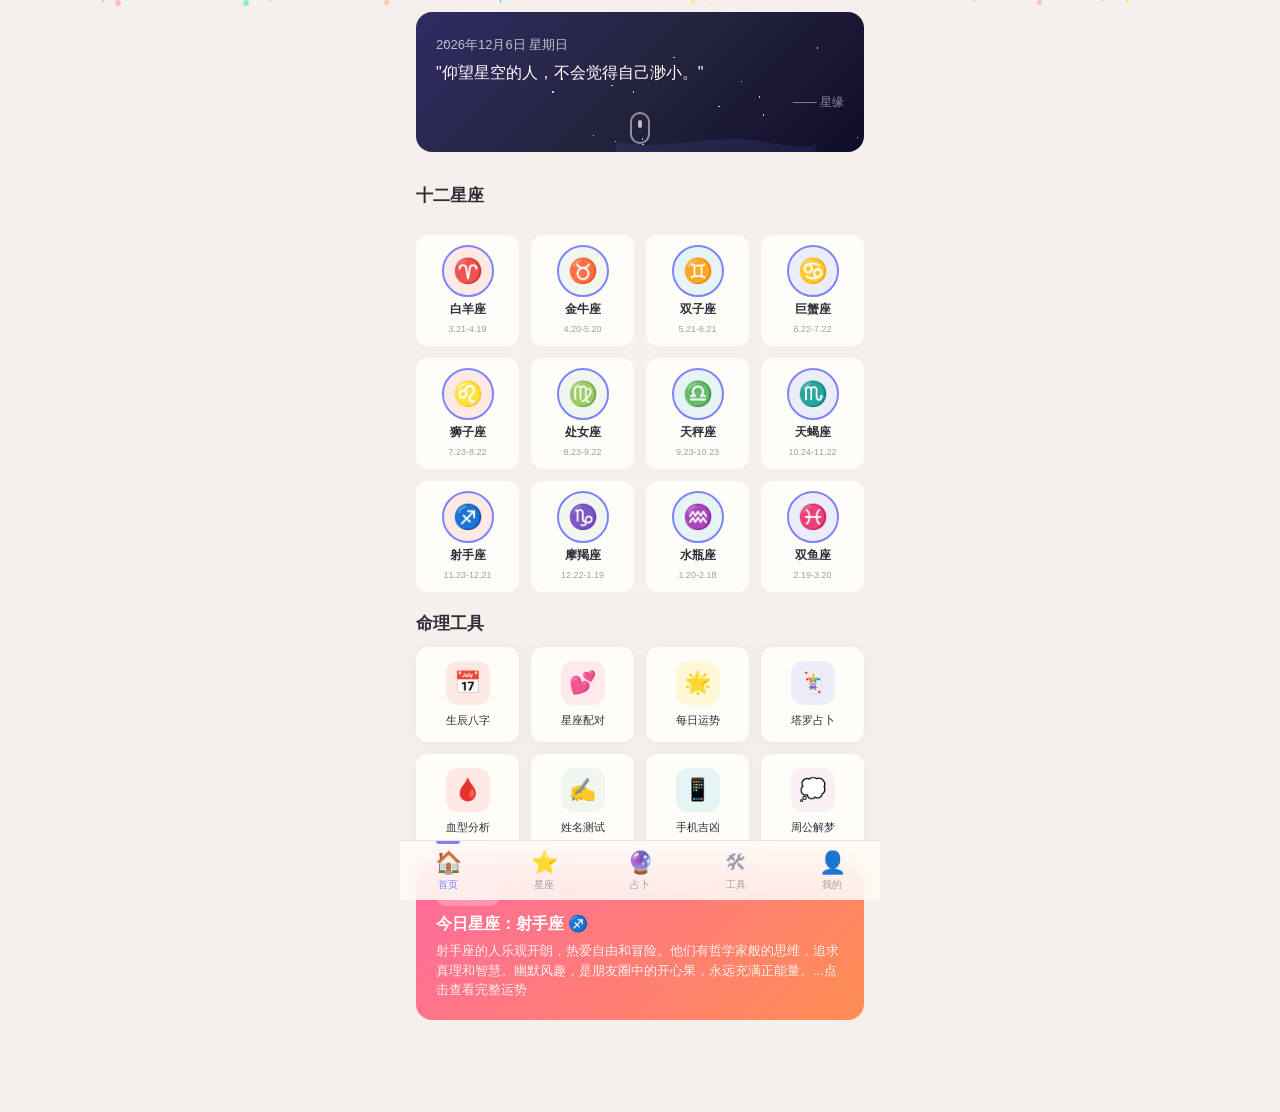
==== commit a764abe9: "Add 6 new divination tools: astro dice, coin I-Ching, color divination, fortune stick, life number, " ====
--- a/index.html
+++ b/index.html
@@ -298,6 +298,56 @@
 .spinner{width:48px;height:48px;border:4px solid var(--border);border-top-color:var(--primary);border-radius:50%;animation:spin .8s linear infinite}
 @keyframes spin{to{transform:rotate(360deg)}}
 .loading-text{color:var(--text2);font-size:14px;letter-spacing:2px}
+/* Fortune Stick */
+.stick-container{text-align:center;padding:32px 16px}
+.stick-tube{width:100px;height:160px;background:linear-gradient(135deg,#8B4513,#A0522D,#8B4513);border-radius:50px 50px 12px 12px;margin:0 auto 24px;position:relative;box-shadow:0 8px 24px rgba(139,69,19,0.3);display:flex;align-items:center;justify-content:center}
+.stick-tube::before{content:'';position:absolute;top:8px;left:50%;transform:translateX(-50%);width:70px;height:12px;background:rgba(255,255,255,.15);border-radius:6px}
+.stick-tube.shake{animation:stickShake .8s ease-in-out}
+@keyframes stickShake{0%,100%{transform:rotate(0deg)}15%{transform:rotate(-15deg)}30%{transform:rotate(12deg)}45%{transform:rotate(-10deg)}60%{transform:rotate(8deg)}75%{transform:rotate(-5deg)}90%{transform:rotate(3deg)}}
+.stick-emoji{font-size:40px;transition:all .3s}
+.stick-tube.shake .stick-emoji{animation:stickEmojiBounce .8s ease-in-out}
+@keyframes stickEmojiBounce{0%,100%{transform:translateY(0)}50%{transform:translateY(-20px)}}
+.stick-btn{display:block;margin:0 auto;padding:14px 48px;background:linear-gradient(135deg,#8B4513,#A0522D);color:#fff;border:none;border-radius:25px;font-size:16px;font-weight:600;cursor:pointer;transition:transform .2s}
+.stick-btn:active{transform:scale(.95)}
+.stick-result{text-align:center;padding:20px 16px;animation:fadeIn .6s ease}
+.stick-num{font-size:48px;font-weight:800;background:linear-gradient(135deg,#8B4513,#D2691E);-webkit-background-clip:text;-webkit-text-fill-color:transparent;background-clip:text;margin-bottom:8px}
+.stick-level{font-size:16px;font-weight:600;margin-bottom:12px}
+.stick-level.great{color:#4CAF50}
+.stick-level.good{color:#8BC34A}
+.stick-level.mid{color:#FF9800}
+.stick-level.bad{color:#F44336}
+.stick-text{font-size:15px;line-height:1.8;color:var(--text2);margin-bottom:16px}
+.stick-meaning{background:var(--card);border-radius:12px;padding:16px;margin-top:12px;text-align:left;box-shadow:var(--shadow)}
+.stick-meaning h4{font-size:14px;color:var(--primary);margin-bottom:6px}
+.stick-meaning p{font-size:13px;line-height:1.7;color:var(--text2)}
+/* Life Number */
+.ln-form{padding:16px}
+.ln-input-wrap{text-align:center;padding:20px 16px}
+.ln-input-wrap input{width:100%;padding:14px;border:2px solid var(--border);border-radius:12px;background:var(--card);color:var(--text);font-size:16px;text-align:center;letter-spacing:1px}
+.ln-input-wrap input:focus{outline:none;border-color:var(--primary)}
+.ln-result{text-align:center;padding:20px 16px;animation:fadeIn .6s ease}
+.ln-num{display:inline-flex;align-items:center;justify-content:center;width:100px;height:100px;border-radius:50%;background:linear-gradient(135deg,var(--primary),var(--accent));color:#fff;font-size:48px;font-weight:800;margin-bottom:16px;box-shadow:0 4px 16px rgba(124,131,253,0.3)}
+.ln-title{font-size:20px;font-weight:700;margin-bottom:8px;color:var(--text)}
+.ln-subtitle{font-size:14px;color:var(--text2);margin-bottom:16px}
+.ln-section{background:var(--card);border-radius:12px;padding:16px;margin-bottom:12px;text-align:left;box-shadow:var(--shadow)}
+.ln-section h4{font-size:14px;color:var(--primary);margin-bottom:8px;display:flex;align-items:center;gap:6px}
+.ln-section p{font-size:13px;line-height:1.7;color:var(--text2)}
+/* Crystal */
+.crystal-grid{display:grid;grid-template-columns:repeat(3,1fr);gap:12px;padding:0 16px}
+.crystal-card{background:var(--card);border-radius:var(--radius);padding:16px 8px;text-align:center;cursor:pointer;transition:all .2s;box-shadow:var(--shadow);border:2px solid transparent}
+.crystal-card:active{transform:scale(.95)}
+.crystal-card.selected{border-color:var(--primary);background:var(--primary)08}
+.crystal-card .cr-emoji{font-size:36px;margin-bottom:8px;transition:transform .3s}
+.crystal-card:hover .cr-emoji{transform:scale(1.1)}
+.crystal-card .cr-name{font-size:13px;font-weight:600}
+.crystal-card .cr-desc{font-size:10px;color:var(--text3);margin-top:4px}
+.crystal-result{text-align:center;padding:20px 16px;animation:fadeIn .6s ease}
+.crystal-result .cr-big{font-size:64px;margin-bottom:8px}
+.crystal-result .cr-title{font-size:18px;font-weight:700;margin-bottom:4px}
+.crystal-result .cr-sub{font-size:13px;color:var(--primary);margin-bottom:16px}
+.crystal-section{background:var(--card);border-radius:12px;padding:16px;margin-bottom:12px;text-align:left;box-shadow:var(--shadow)}
+.crystal-section h4{font-size:14px;color:var(--primary);margin-bottom:8px}
+.crystal-section p{font-size:13px;line-height:1.7;color:var(--text2)}
 /* Scrollbar */
 ::-webkit-scrollbar{width:0}
 /* Share Modal */
@@ -328,6 +378,51 @@
 .poster-btn:active{transform:scale(0.96)}
 .poster-hint{position:absolute;bottom:40px;left:50%;transform:translateX(-50%);background:rgba(45,45,58,0.95);color:#fff;padding:12px 20px;border-radius:12px;font-size:13px;text-align:center;max-width:280px;animation:toastIn .3s ease;z-index:210}
 .poster-hint .hint-icon{font-size:24px;margin-bottom:4px}
+/* Astro Dice */
+.astro-dice-area{text-align:center;padding:24px 16px}
+.astro-dice-wrap{display:flex;justify-content:center;gap:16px;margin-bottom:24px;flex-wrap:wrap}
+.astro-die{width:90px;height:90px;border-radius:16px;background:linear-gradient(135deg,#302B63,#24243E);display:flex;flex-direction:column;align-items:center;justify-content:center;color:#fff;box-shadow:0 4px 16px rgba(48,43,99,0.3);transition:transform .3s;position:relative;overflow:hidden}
+.astro-die.spinning{animation:diceSpin .6s ease-in-out 3}
+@keyframes diceSpin{0%{transform:rotateY(0deg)}50%{transform:rotateY(180deg)}100%{transform:rotateY(360deg)}}
+.astro-die .ad-icon{font-size:28px;margin-bottom:4px}
+.astro-die .ad-label{font-size:11px;opacity:.7}
+.astro-die .ad-val{font-size:14px;font-weight:700;margin-top:2px}
+.astro-dice-btn{display:block;margin:0 auto;padding:14px 48px;background:linear-gradient(135deg,#7C83FD,#FF6B9D);color:#fff;border:none;border-radius:25px;font-size:16px;font-weight:600;cursor:pointer;transition:transform .2s}
+.astro-dice-btn:active{transform:scale(.95)}
+.astro-dice-result{background:var(--card);border-radius:var(--radius);padding:20px;margin:16px;box-shadow:var(--shadow);animation:fadeIn .5s ease}
+.astro-dice-result h4{font-size:16px;font-weight:700;margin-bottom:10px;color:var(--primary)}
+.astro-dice-result p{font-size:14px;line-height:1.8;color:var(--text2)}
+/* Coin Divination */
+.coin-area{text-align:center;padding:24px 16px}
+.coin-wrap{display:flex;justify-content:center;gap:24px;margin-bottom:24px}
+.coin-item{width:70px;height:70px;border-radius:50%;position:relative;transform-style:preserve-3d;transition:transform .6s}
+.coin-item.flipping{animation:coinFlip .8s ease-in-out}
+@keyframes coinFlip{0%{transform:rotateY(0deg)}50%{transform:rotateY(900deg)}100%{transform:rotateY(1080deg)}}
+.coin-face{position:absolute;width:100%;height:100%;border-radius:50%;backface-visibility:hidden;display:flex;align-items:center;justify-content:center;font-size:28px;font-weight:700;box-shadow:0 4px 12px rgba(0,0,0,0.2)}
+.coin-front{background:linear-gradient(135deg,#FFD700,#FFA000);color:#8B4513;border:3px solid #DAA520}
+.coin-back{background:linear-gradient(135deg,#C0C0C0,#808080);color:#444;border:3px solid #A9A9A9}
+.coin-front::after{content:'阳';font-size:22px}
+.coin-back::after{content:'阴';font-size:22px}
+.coin-btn{display:block;margin:0 auto;padding:14px 48px;background:linear-gradient(135deg,#FFD700,#FF8E53);color:#fff;border:none;border-radius:25px;font-size:16px;font-weight:600;cursor:pointer;transition:transform .2s}
+.coin-btn:active{transform:scale(.95)}
+.coin-yao-wrap{display:flex;flex-direction:column;align-items:center;gap:8px;margin:16px 0}
+.coin-yao{width:120px;height:8px;border-radius:4px;background:var(--border);position:relative;overflow:hidden}
+.coin-yao.yang{background:#FFD700}
+.coin-yao.yin{background:#C0C0C0}
+.coin-yao.yin::after{content:'';position:absolute;left:50%;top:0;transform:translateX(-50%);width:4px;height:100%;background:var(--bg)}
+.coin-result{background:var(--card);border-radius:var(--radius);padding:20px;margin:16px;box-shadow:var(--shadow);animation:fadeIn .5s ease}
+.coin-result h4{font-size:16px;font-weight:700;margin-bottom:10px;color:var(--primary)}
+.coin-result p{font-size:14px;line-height:1.8;color:var(--text2)}
+/* Color Divination */
+.color-area{padding:16px}
+.color-grid{display:grid;grid-template-columns:repeat(3,1fr);gap:12px}
+.color-card{height:100px;border-radius:16px;cursor:pointer;transition:all .3s;display:flex;align-items:center;justify-content:center;box-shadow:0 4px 12px rgba(0,0,0,0.15);position:relative;overflow:hidden}
+.color-card:active{transform:scale(.95)}
+.color-card.selected{transform:scale(1.05);box-shadow:0 8px 24px rgba(0,0,0,0.25);border:3px solid #fff}
+.color-card .cc-name{position:absolute;bottom:8px;left:50%;transform:translateX(-50%);font-size:12px;font-weight:600;color:#fff;text-shadow:0 1px 3px rgba(0,0,0,0.5);white-space:nowrap}
+.color-result{background:var(--card);border-radius:var(--radius);padding:20px;margin:16px;box-shadow:var(--shadow);animation:fadeIn .5s ease}
+.color-result h4{font-size:16px;font-weight:700;margin-bottom:10px;color:var(--primary)}
+.color-result p{font-size:14px;line-height:1.8;color:var(--text2)}
 /* Zodiac page grid */
 .zodiac-list-grid{display:grid;grid-template-columns:repeat(3,1fr);gap:12px;padding:0 16px}
 .zodiac-list-item{background:var(--card);border-radius:var(--radius);padding:16px 8px;text-align:center;cursor:pointer;transition:all .2s;box-shadow:var(--shadow)}
@@ -437,6 +532,12 @@
 <div class="sub-page" id="sub-settings"></div>
 <div class="sub-page" id="sub-bt-detail"></div>
 <div class="sub-page" id="sub-favorites"></div>
+<div class="sub-page" id="sub-fortune-stick"></div>
+<div class="sub-page" id="sub-life-number"></div>
+<div class="sub-page" id="sub-crystal"></div>
+<div class="sub-page" id="sub-astro-dice"></div>
+<div class="sub-page" id="sub-coin"></div>
+<div class="sub-page" id="sub-color"></div>
 <!-- Back to top -->
 <button class="back-top" id="backTop" onclick="scrollToTop()">↑</button>
 <!-- Bottom Nav -->
@@ -486,6 +587,58 @@
 {name:'太阳',emoji:'☀️',suit:'大阿卡纳19',upright:'成功、快乐、活力、乐观、光明正大',reversed:'暂时的挫折、过度乐观、缺乏活力、内心阴霾'},
 {name:'审判',emoji:'📯',suit:'大阿卡纳20',upright:'觉醒、重生、召唤、反思、重大决定',reversed:'自我怀疑、逃避反思、拒绝改变、犹豫不决'},
 {name:'世界',emoji:'🌍',suit:'大阿卡纳21',upright:'完成、圆满、成就、整合、新的循环',reversed:'未完成、缺乏结束、延迟成功、不完整'}
+];
+const FORTUNE_STICKS=[
+{num:1,level:'great',title:'上上签',text:'鸿运当头照，吉星高照门。',meaning:'此签大吉，诸事顺遂。事业蒸蒸日上，财运亨通，感情美满。宜把握机遇，积极进取。',advice:'当前运势极佳，适合开展新计划、签约合作。保持谦逊，好运将持续。'},
+{num:2,level:'great',title:'上上签',text:'春风得意马蹄疾，一日看尽长安花。',meaning:'此签主成功在望，心想事成。努力终将获得回报，前程似锦。',advice:'坚持自己的目标，成功就在眼前。适合求职、考试、创业。'},
+{num:3,level:'good',title:'上吉签',text:'柳暗花明又一村，否极泰来喜事频。',meaning:'此签预示转危为安，困境即将过去。新的机会正在出现。',advice:'不要因暂时的困难而气馁，转机即将到来。保持乐观心态。'},
+{num:4,level:'good',title:'上吉签',text:'天道酬勤功不唐捐，日积月累终有成。',meaning:'此签主勤能补拙，持续努力必有收获。适合长期规划。',advice:'脚踏实地，持之以恒。学习、工作都需要耐心积累。'},
+{num:5,level:'great',title:'上上签',text:'紫气东来福满门，贵人相助事事顺。',meaning:'此签大吉，有贵人相助。事业、感情皆有好的发展。',advice:'多结交良师益友，贵人就在身边。把握机会，顺势而为。'},
+{num:6,level:'mid',title:'中平签',text:'平平淡淡才是真，知足常乐心自安。',meaning:'此签主平稳，无大起大落。适合守成，不宜冒险。',advice:'珍惜眼前，知足常乐。不宜做重大改变，维持现状为佳。'},
+{num:7,level:'good',title:'上吉签',text:'守得云开见月明，静待花开终有时。',meaning:'此签预示等待将有回报，耐心是成功的关键。',advice:'目前需要耐心等待，不要急于求成。好事多磨，终有结果。'},
+{num:8,level:'mid',title:'中平签',text:'行到水穷处，坐看云起时。',meaning:'此签主顺其自然，随遇而安。不必强求，该来的会来。',advice:'放下执念，顺其自然。休息调整，等待时机。'},
+{num:9,level:'bad',title:'下签',text:'风雨飘摇路难行，谨慎行事保安宁。',meaning:'此签主波折，需要谨慎行事。避免冲动决策。',advice:'当前不宜冒险，凡事三思而后行。保守为上，避免重大投资。'},
+{num:10,level:'good',title:'上吉签',text:'山重水复疑无路，柳暗花明又一村。',meaning:'此签主绝处逢生，困境中暗藏转机。',advice:'即使处境艰难，也不要放弃希望。转机往往在最意想不到的时候出现。'},
+{num:11,level:'great',title:'上上签',text:'金玉满堂富贵来，福禄双全喜盈门。',meaning:'此签大吉，主财富与福气双至。家庭和睦，事业兴旺。',advice:'财运亨通，可适当投资。但要记得积德行善，福泽绵长。'},
+{num:12,level:'good',title:'上吉签',text:'桃花朵朵开，姻缘天注定。',meaning:'此签主感情运势极佳，单身者有望脱单，恋爱者感情升温。',advice:'敞开心扉，勇敢追求爱情。已婚者要珍惜眼前人。'},
+{num:13,level:'mid',title:'中平签',text:'路遥知马力，日久见人心。',meaning:'此签主需要时间验证，不可急于下结论。',advice:'与人相处要多观察，不要轻易相信。时间会证明一切。'},
+{num:14,level:'bad',title:'下签',text:'乌云遮月暂时暗，静待云散见青天。',meaning:'此签主暂时的不顺，但阴霾终将散去。',advice:'目前的困难是暂时的，不要灰心。调整心态，等待时机。'},
+{num:15,level:'good',title:'上吉签',text:'心想事成万事兴，步步高升前程明。',meaning:'此签主愿望有望实现，事业学业皆有进步。',advice:'明确目标，付诸行动。保持积极心态，成功在望。'},
+{num:16,level:'great',title:'上上签',text:'龙凤呈祥瑞气生，家宅平安福自生。',meaning:'此签大吉，主家庭和睦，平安顺遂。适合搬家、结婚。',advice:'家庭是最重要的港湾。多陪伴家人，家和万事兴。'},
+{num:17,level:'mid',title:'中平签',text:'知足常乐无奢求，平平淡淡度春秋。',meaning:'此签主平淡是真，不要过于追求物质。',advice:'减少欲望，增加感恩。简单的生活也有大大的幸福。'},
+{num:18,level:'good',title:'上吉签',text:'宝剑锋从磨砺出，梅花香自苦寒来。',meaning:'此签主历经磨练终成大器，苦难是财富。',advice:'把困难当作成长的机会。坚持下去，你会变得更强大。'},
+{num:19,level:'bad',title:'下签',text:'波涛汹涌舟难行，暂且收帆待风平浪静。',meaning:'此签主外部环境不利，宜静不宜动。',advice:'暂时按兵不动，观察形势。等时机成熟再行动。'},
+{num:20,level:'great',title:'上上签',text:'天时地利人和聚，万事亨通步步高。',meaning:'此签大吉，主天时地利人和皆备，诸事皆宜。',advice:'这是行动的最佳时机，大胆去做。事业、感情、投资皆可。'},
+{num:21,level:'good',title:'上吉签',text:'喜鹊登枝报佳音，好事将近喜临门。',meaning:'此签主好消息即将到来，充满期待。',advice:'保持愉悦的心情，好消息就在路上。适合期待的事情即将发生。'},
+{num:22,level:'mid',title:'中平签',text:'稳中求进莫急躁，循序渐进自有成。',meaning:'此签主稳扎稳打，不可冒进。',advice:'一步一个脚印，稳扎稳打。不要贪图速成，质量更重要。'},
+{num:23,level:'good',title:'上吉签',text:'海阔凭鱼跃，天高任鸟飞。',meaning:'此签主发展空间广阔，前途无量。',advice:'大胆施展才华，舞台很大。适合跳槽、创业、进修。'},
+{num:24,level:'bad',title:'下签',text:'荆棘满途步维艰，小心驶得万年船。',meaning:'此签主前路坎坷，需要格外小心。',advice:'提高警惕，防范风险。不要轻信他人，凡事多留个心眼。'},
+{num:25,level:'great',title:'上上签',text:'福星高照喜气扬，万事如意享安康。',meaning:'此签大吉，主福气满满，健康平安。',advice:'珍惜当下的幸福，多行善积德。健康是最大的财富。'}
+];
+const LIFE_NUMBERS=[
+{num:1,title:'领导者',trait:'独立、自信、有创造力、天生的领袖',lesson:'学会合作与倾听，不要过于自我中心',career:'企业家、管理者、政治家、创业者、导演',desc:'1号人天生具有领导才能，独立自主，充满自信。你们勇于开创，喜欢做第一个吃螃蟹的人。生命赋予你们创造和引领的使命。',detail:'你们是开拓者，拥有强大的意志力和创造力。不喜欢被约束，渴望自由。有时候可能显得过于强势或自我，需要学会团队合作。'},
+{num:2,title:'协调者',trait:'温和、敏感、善解人意、注重和谐',lesson:'建立自信，不要过度依赖他人',career:'外交官、咨询师、教师、护士、社工、调解员',desc:'2号人天生具有协调能力，善于感知他人情绪。你们是和平使者，能够在冲突中找到平衡点。',detail:'你们拥有敏锐的直觉和同理心，是天生的倾听者。重视人际关系，渴望和谐。需要学会在照顾他人感受的同时，也关注自己的需求。'},
+{num:3,title:'表达者',trait:'乐观、有创意、善于表达、社交能力强',lesson:'学会专注，把想法付诸实践',career:'艺术家、作家、演员、主持人、营销人员、设计师',desc:'3号人充满活力和创造力，善于用各种方式表达自己。你们是天生的艺术家，能给周围带来欢乐。',detail:'你们拥有丰富的想象力和表达能力，喜欢成为焦点。幽默风趣，人缘好。需要学会专注，避免三分钟热度，把创意真正落地。'},
+{num:4,title:'建设者',trait:'踏实、可靠、有条理、重视稳定',lesson:'学会灵活变通，不要过于固执',career:'工程师、会计师、建筑师、项目经理、行政人员',desc:'4号人是最可靠的伙伴，脚踏实地，做事有条不紊。你们是天生的建设者，能够把梦想变为现实。',detail:'你们重视秩序和稳定，做事认真细致。是团队中最值得信赖的人。有时候可能过于保守，需要学会接受变化，适当放松自己。'},
+{num:5,title:'自由者',trait:'热爱自由、适应力强、好奇心旺盛、多才多艺',lesson:'学会承担责任，找到真正的方向',career:'记者、旅行家、销售、顾问、自由职业者、探险家',desc:'5号人热爱自由和冒险，不喜欢被束缚。你们适应力极强，能够在各种环境中生存。',detail:'你们渴望变化和刺激，讨厌一成不变。多才多艺，兴趣广泛。需要学会专注和坚持，找到真正热爱的事业深耕下去。'},
+{num:6,title:'守护者',trait:'有责任感、关爱他人、重视家庭、追求完美',lesson:'学会放手，不要过度承担他人的责任',career:'医生、教师、心理咨询师、营养师、家政服务、慈善工作者',desc:'6号人充满爱心和责任感，是天生的照顾者。你们重视家庭和亲情，愿意为他人付出。',detail:'你们拥有无私的爱心和强烈的责任感。重视和谐与美好，有艺术品味。需要学会设定界限，不要过度牺牲自己，也要接受不完美。'},
+{num:7,title:'探索者',trait:'理性、深思熟虑、追求真理、内省',lesson:'学会敞开心扉，与他人建立深层连接',career:'科学家、研究员、哲学家、心理学家、分析师、程序员',desc:'7号人天生具有求知欲和分析能力，喜欢探索事物的本质。你们是真理的追寻者。',detail:'你们拥有敏锐的洞察力和逻辑思维，喜欢独处和思考。对神秘事物感兴趣。需要学会表达情感，不要把一切都藏在心里。'},
+{num:8,title:'成就者',trait:'有野心、务实、善于组织、追求成功',lesson:'学会平衡物质与精神，找到真正的幸福',career:'CEO、银行家、投资人、律师、房地产商、高管',desc:'8号人具有强烈的事业心和领导力，追求物质和精神的双重成功。你们是天生的管理者。',detail:'你们拥有卓越的组织能力和商业头脑，追求成就和认可。有正义感，重视诚信。需要学会平衡工作与生活，明白成功不仅仅是金钱。'},
+{num:9,title:'人道主义者',trait:'博爱、理想主义、富有同情心、大智慧',lesson:'学会脚踏实地，把理想变为现实',career:'慈善家、艺术家、作家、治疗师、环保工作者、志愿者',desc:'9号人拥有博大的胸怀和崇高的理想，关注人类的福祉。你们是世界的治愈者。',detail:'你们拥有宽广的视野和深刻的智慧，能够理解众生。富有同情心和创造力。需要学会务实，把美好的理想一步步实现，不要好高骛远。'}
+];
+const CRYSTALS=[
+{name:'紫水晶',emoji:'🔮',color:'#9C27B0',energy:'智慧、灵性、平静',healing:'帮助冥想，提升直觉，缓解压力，改善睡眠。适合放在卧室或冥想空间。',desc:'紫水晶是灵性之石，能够开启第三眼，增强直觉和洞察力。它带来内心的平静，驱散负面情绪。'},
+{name:'粉水晶',emoji:'💗',color:'#E91E63',energy:'爱情、温柔、治愈',healing:'吸引爱情，修复情感创伤，增强自信，促进人际关系和谐。适合随身携带或放在床头。',desc:'粉水晶是爱之石，散发着温柔的频率。它打开心轮，让爱与慈悲流动，治愈过去的情感伤痛。'},
+{name:'白水晶',emoji:'💎',color:'#B0BEC5',energy:'净化、放大、清晰',healing:'净化负能量，放大其他水晶能量，提升专注力，增强记忆力。适合放在工作场所。',desc:'白水晶是水晶之王，拥有纯净的振动频率。它是万能的疗愈石，能够净化、放大和保护。'},
+{name:'黑曜石',emoji:'⚫',color:'#37474F',energy:'保护、 grounding、转化',healing:'强力辟邪，吸收负能量，稳定情绪，增强意志力。适合随身携带作为护身符。',desc:'黑曜石是保护之石，如同一面盾牌阻挡负面能量。它帮助我们面对阴影，转化恐惧为力量。'},
+{name:'黄水晶',emoji:'🟡',color:'#FFC107',energy:'财富、自信、活力',healing:'招财进宝，增强自信，提升行动力，改善消化系统。适合放在财位或办公桌上。',desc:'黄水晶是财富之石，散发着太阳般的温暖能量。它激发个人力量，吸引丰盛和成功。'},
+{name:'绿松石',emoji:'🟢',color:'#4CAF50',energy:'疗愈、沟通、幸运',healing:'保护旅行者，增强沟通能力，缓解喉咙不适，带来好运。适合佩戴在颈部。',desc:'绿松石是幸运之石，自古以来被视为神圣的护身符。它连接天地能量，带来健康和好运。'},
+{name:'月光石',emoji:'🌙',color:'#90CAF9',energy:'直觉、女性能量、新生',healing:'平衡情绪，增强女性魅力，促进生育，缓解经期不适。适合女性佩戴。',desc:'月光石与月亮能量共振，象征着循环和新生。它唤醒内在的直觉和女性力量，带来情绪的平衡。'},
+{name:'红玛瑙',emoji:'🔴',color:'#F44336',energy:'勇气、活力、行动力',healing:'增强体力和耐力，提升勇气，改善血液循环，激发热情。适合运动时佩戴。',desc:'红玛瑙是勇气之石，点燃内在的热情和动力。它帮助我们克服恐惧，勇敢地追求目标。'},
+{name:'青金石',emoji:'🔵',color:'#3F51B5',energy:'真理、智慧、表达',healing:'提升表达能力，增强记忆力，缓解头痛，促进自我认知。适合学生和演讲者。',desc:'青金石是智慧之石，连接着更高的意识。它帮助我们发现内在真理，勇敢地表达真实的自己。'},
+{name:'虎眼石',emoji:'🐯',color:'#FF8F00',energy:'决断、保护、清晰',healing:'增强决断力，保护免受负面能量，提升专注力，缓解焦虑。适合面临重要决策时佩戴。',desc:'虎眼石如同老虎的眼睛，锐利而坚定。它帮助我们看清真相，做出明智的决定，同时提供强大的保护。'},
+{name:'翡翠',emoji:'🟩',color:'#2E7D32',energy:'和谐、繁荣、长寿',healing:'促进身心和谐，吸引财富，保护健康，带来好运。适合长期佩戴。',desc:'翡翠是东方圣石，象征着美德和繁荣。它带来身心的平衡，保护佩戴者免受伤害，吸引长久的福气。'},
+{name:'海蓝宝',emoji:'🌊',color:'#00BCD4',energy:'平静、勇气、沟通',healing:'平复情绪，增强勇气表达真实想法，保护喉咙健康，带来海洋般的宁静。适合紧张时握在手中。',desc:'海蓝宝是海洋之石，携带着深海的宁静力量。它帮助我们平静地面对挑战，勇敢地表达内心。'}
 ];
 const DREAMS=[
 {keyword:'蛇',emoji:'🐍',meaning:'梦见蛇通常象征着变革和转变。蛇蜕皮代表新生，可能预示着生活中即将发生重大变化。如果蛇咬了你，可能暗示有隐藏的威胁。水中的蛇代表情感上的变化。',category:'动物'},
@@ -589,6 +742,123 @@
 const WX_COLORS=['#4CAF50','#FF5722','#795548','#FFD700','#2196F3'];
 const ZODIAC_ANIMALS=['鼠','牛','虎','兔','龙','蛇','马','羊','猴','鸡','狗','猪'];
 const SHICHEN=['子时(23-1)','丑时(1-3)','寅时(3-5)','卯时(5-7)','辰时(7-9)','巳时(9-11)','午时(11-13)','未时(13-15)','申时(15-17)','酉时(17-19)','戌时(19-21)','亥时(21-23)'];
+const ASTRO_PLANETS=[
+{name:'太阳',emoji:'☀️',meaning:'代表自我、意志、生命力和核心身份。太阳的位置揭示了你最本质的性格和人生目标。'},
+{name:'月亮',emoji:'🌙',meaning:'代表情感、潜意识、内心需求和安全感。月亮反映了你最真实的情感反应和内心世界。'},
+{name:'水星',emoji:'☿️',meaning:'代表思维、沟通、学习和表达方式。水星影响你的思考模式和与他人的交流方式。'},
+{name:'金星',emoji:'♀️',meaning:'代表爱情、美感、价值观和吸引力。金星揭示了你在感情中的态度和审美偏好。'},
+{name:'火星',emoji:'♂️',meaning:'代表行动力、欲望、勇气和竞争力。火星显示了你的能量表达方式和对目标的追求。'},
+{name:'木星',emoji:'♃',meaning:'代表扩张、幸运、成长和哲学观。木星带来机遇和祝福，是你生命中的贵人星。'},
+{name:'土星',emoji:'♄',meaning:'代表责任、限制、纪律和成熟。土星带来考验，但也赋予你坚韧和成就。'},
+{name:'天王星',emoji:'♅',meaning:'代表变革、创新、独立和突破。天王星带来意想不到的改变和觉醒。'},
+{name:'海王星',emoji:'♆',meaning:'代表梦想、灵性、直觉和幻觉。海王星连接你与更高的意识和创造力。'},
+{name:'冥王星',emoji:'♇',meaning:'代表转化、权力、深层心理重生。冥王星带来深刻的蜕变和内在力量。'}
+];
+const ASTRO_SIGNS=[
+{name:'白羊座',emoji:'♈',meaning:'充满活力和冲劲，勇敢开创，喜欢挑战和冒险，具有领导气质。'},
+{name:'金牛座',emoji:'♉',meaning:'稳重踏实，重视物质和感官享受，忠诚可靠，有极强的耐力。'},
+{name:'双子座',emoji:'♊',meaning:'聪明机智，善于沟通，好奇心强，多才多艺，适应力极佳。'},
+{name:'巨蟹座',emoji:'♋',meaning:'温柔体贴，重视家庭和情感，直觉敏锐，富有同情心和保护欲。'},
+{name:'狮子座',emoji:'♌',meaning:'自信大方，具有王者风范，慷慨热情，创造力强，喜欢成为焦点。'},
+{name:'处女座',emoji:'♍',meaning:'追求完美，注重细节，分析能力强，谦虚低调，做事有条不紊。'},
+{name:'天秤座',emoji:'♎',meaning:'优雅和谐，追求公平与平衡，社交能力强，有极高的审美品味。'},
+{name:'天蝎座',emoji:'♏',meaning:'神秘深邃，洞察力强，意志坚定，感情深沉，爱恨分明。'},
+{name:'射手座',emoji:'♐',meaning:'乐观开朗，热爱自由和冒险，思维开阔，幽默风趣，充满正能量。'},
+{name:'摩羯座',emoji:'♑',meaning:'沉稳内敛，目标明确，责任感强，自律务实，是最有耐力的攀登者。'},
+{name:'水瓶座',emoji:'♒',meaning:'独立创新，思维超前，人道主义，不拘一格，最具前瞻性。'},
+{name:'双鱼座',emoji:'♓',meaning:'温柔浪漫，富有想象力，艺术天赋强，同理心深，如梦似幻。'}
+];
+const ASTRO_HOUSES=[
+{name:'第一宫',emoji:'👤',meaning:'自我宫，代表个人形象、性格、外貌和人生态度。是你展现给世界的样子。'},
+{name:'第二宫',emoji:'💰',meaning:'财帛宫，代表金钱、物质资源、价值观和赚钱能力。反映你对财富的态度。'},
+{name:'第三宫',emoji:'💬',meaning:'兄弟宫，代表沟通、学习、短途旅行和兄弟姐妹关系。是你获取信息的渠道。'},
+{name:'第四宫',emoji:'🏠',meaning:'家庭宫，代表家庭、根源、安全感和内心世界。是你心灵的避风港。'},
+{name:'第五宫',emoji:'🎨',meaning:'恋爱宫，代表创造力、爱情、娱乐和子女。是你表达自我和享受生活的领域。'},
+{name:'第六宫',emoji:'💼',meaning:'工作宫，代表日常工作、健康、服务和习惯。是你履行职责和照顾自己的地方。'},
+{name:'第七宫',emoji:'💕',meaning:'婚姻宫，代表婚姻、合作关系和重要他人。是你与他人建立承诺的领域。'},
+{name:'第八宫',emoji:'🔮',meaning:'转化宫，代表深层情感、共享资源、转化和神秘事物。是你经历重生的领域。'},
+{name:'第九宫',emoji:'✈️',meaning:'迁移宫，代表高等教育、长途旅行、哲学和信仰。是你拓展视野的领域。'},
+{name:'第十宫',emoji:'🏆',meaning:'事业宫，代表事业、社会地位、成就和公众形象。是你实现抱负的舞台。'},
+{name:'第十一宫',emoji:'🤝',meaning:'朋友宫，代表友谊、社交圈、理想和群体活动。是你融入社会的领域。'},
+{name:'第十二宫',emoji:'🌌',meaning:'隐秘宫，代表潜意识、灵性、隐秘和解脱。是你与更高自我连接的领域。'}
+];
+const I_CHING=[
+{name:'乾为天',emoji:'☰',meaning:'乾卦象征天，代表刚健、创造和领导力。大吉之卦，预示事业顺利，前途光明。适合开创、进取，但需防刚愎自用。'},
+{name:'坤为地',emoji:'☷',meaning:'坤卦象征地，代表柔顺、包容和承载。大吉之卦，预示安稳顺遂，厚德载物。适合守成、合作，以柔克刚。'},
+{name:'水雷屯',emoji:'💧⚡',meaning:'屯卦象征初生，代表艰难起步但充满希望。小事吉，大事需谨慎。适合积累力量，等待时机。'},
+{name:'山水蒙',emoji:'⛰️🌫️',meaning:'蒙卦象征启蒙，代表学习和成长的过程。需要良师指引，虚心求教。适合求学、拜师。'},
+{name:'水天需',emoji:'💧☰',meaning:'需卦象征等待，代表耐心和时机。不宜急躁，守正待时。适合蓄力、观望，等待最佳时机。'},
+{name:'天水讼',emoji:'☁️💧',meaning:'讼卦象征争讼，代表冲突和纠纷。需谨慎言行，避免争执。适合和解、退让，不宜诉讼。'},
+{name:'地水师',emoji:'☷💧',meaning:'师卦象征军队，代表组织和纪律。需要严明的领导和团队合作。适合集体行动、项目管理。'},
+{name:'水地比',emoji:'💧☷',meaning:'比卦象征亲近，代表团结和互助。吉卦，预示人际关系和谐。适合合作、结盟、交友。'},
+{name:'风天小畜',emoji:'🌬️☰',meaning:'小畜卦象征小有积蓄，代表缓慢积累。小有成就，但不可冒进。适合理财、储蓄、稳步发展。'},
+{name:'天泽履',emoji:'☰☱',meaning:'履卦象征践行，代表谨慎行事。需脚踏实地，遵循礼仪。适合按规矩办事，步步为营。'},
+{name:'地天泰',emoji:'☷☰',meaning:'泰卦象征通泰，代表天地交合，万事亨通。大吉之卦，预示顺利和谐。适合创业、结婚、重大决策。'},
+{name:'天地否',emoji:'☰☷',meaning:'否卦象征闭塞，代表天地不交，诸事不顺。需忍耐等待，保存实力。不宜冒进，适合韬光养晦。'},
+{name:'天火同人',emoji:'☰🔥',meaning:'同人卦象征和同，代表志同道合。吉卦，预示合作顺利。适合团队建设、共同创业。'},
+{name:'火天大有',emoji:'🔥☰',meaning:'大有卦象征大丰收，代表丰盛和成就。大吉之卦，预示事业辉煌。适合大展宏图，收获成果。'},
+{name:'地山谦',emoji:'☷⛰️',meaning:'谦卦象征谦虚，代表谦逊受益。大吉之卦，预示谦虚使人进步。适合低调行事，虚心学习。'},
+{name:'雷地豫',emoji:'⚡☷',meaning:'豫卦象征愉悦，代表快乐和准备。需居安思危，不可耽于享乐。适合庆祝、休闲，但要保持警觉。'},
+{name:'泽雷随',emoji:'☱⚡',meaning:'随卦象征随从，代表顺应时势。吉卦，预示随遇而安。适合跟随潮流，灵活应变。'},
+{name:'山风蛊',emoji:'⛰️🌬️',meaning:'蛊卦象征腐败，代表积弊和革新。需要彻底改革，除旧布新。适合整顿、改革、清理旧账。'},
+{name:'地泽临',emoji:'☷☱',meaning:'临卦象征临近，代表督导和关怀。吉卦，预示领导有方。适合管理、教育、指导他人。'},
+{name:'风地观',emoji:'🌬️☷',meaning:'观卦象征观瞻，代表观察和审视。需要冷静观察，不可贸然行动。适合调研、评估、制定策略。'},
+{name:'火雷噬嗑',emoji:'🔥⚡',meaning:'噬嗑卦象征咬合，代表执法和决断。需要果断处理，明察秋毫。适合法律事务、果断决策。'},
+{name:'山火贲',emoji:'⛰️🔥',meaning:'贲卦象征装饰，代表文饰和美化。需注意表里如一，不可虚有其表。适合包装、宣传、艺术创作。'},
+{name:'山地剥',emoji:'⛰️☷',meaning:'剥卦象征剥落，代表衰败和剥离。需防微杜渐，保存根基。不宜扩张，适合收缩防守。'},
+{name:'地雷复',emoji:'☷⚡',meaning:'复卦象征回复，代表回归和复兴。吉卦，预示否极泰来。适合重新开始，回归本源。'},
+{name:'天雷无妄',emoji:'☰⚡',meaning:'无妄卦象征无妄，代表真实无伪。需脚踏实地，不可有非分之想。适合诚实经营，按部就班。'},
+{name:'山天大畜',emoji:'⛰️☰',meaning:'大畜卦象征大积蓄，代表积累和蓄养。吉卦，预示厚积薄发。适合学习、储备、等待时机。'},
+{name:'山雷颐',emoji:'⛰️⚡',meaning:'颐卦象征颐养，代表养生和自求口实。需注意身心健康，自力更生。适合养生、学习技能。'},
+{name:'泽风大过',emoji:'☱🌬️',meaning:'大过卦象征大过，代表过度和危机。需谨慎行事，不可冒进。适合危机处理、谨慎决策。'},
+{name:'坎为水',emoji:'☵',meaning:'坎卦象征水，代表险陷和危机。需谨慎应对，保持冷静。适合化解危机，以智取胜。'},
+{name:'离为火',emoji:'☲',meaning:'离卦象征火，代表光明和依附。吉卦，预示前途光明。适合展示才华，依附贵人。'},
+{name:'泽山咸',emoji:'☱⛰️',meaning:'咸卦象征交感，代表感应和情感。吉卦，预示感情和谐。适合恋爱、交友、情感交流。'},
+{name:'雷风恒',emoji:'⚡🌬️',meaning:'恒卦象征恒久，代表持久和稳定。吉卦，预示长久稳定。适合结婚、长期合作、坚持目标。'},
+{name:'天山遁',emoji:'☰⛰️',meaning:'遁卦象征退避，代表隐退和避让。需知进退，保存实力。适合退居幕后，韬光养晦。'},
+{name:'雷天大壮',emoji:'⚡☰',meaning:'大壮卦象征大壮，代表强盛和力量。需防盛极而衰，保持谦逊。适合展现实力，但要节制。'},
+{name:'火地晋',emoji:'🔥☷',meaning:'晋卦象征晋升，代表进步和提升。吉卦，预示步步高升。适合求职、升职、积极进取。'},
+{name:'地火明夷',emoji:'☷🔥',meaning:'明夷卦象征光明受损，代表困境和隐忍。需忍辱负重，等待时机。不宜出头，适合暗中蓄力。'},
+{name:'风火家人',emoji:'🌬️🔥',meaning:'家人卦象征家庭，代表家庭和睦。吉卦，预示家庭幸福。适合处理家事、团聚、家庭投资。'},
+{name:'火泽睽',emoji:'🔥☱',meaning:'睽卦象征乖离，代表分离和矛盾。需沟通协调，化解分歧。适合谈判、调解、化解矛盾。'},
+{name:'水山蹇',emoji:'💧⛰️',meaning:'蹇卦象征蹇难，代表困难和阻碍。需耐心等待，寻求帮助。不宜冒进，适合求助、等待。'},
+{name:'雷水解',emoji:'⚡💧',meaning:'解卦象征解脱，代表化解和释放。吉卦，预示困难解除。适合解决问题、释放压力、重新开始。'},
+{name:'山泽损',emoji:'⛰️☱',meaning:'损卦象征减损，代表损失和付出。需有舍有得，先损后益。适合投资、付出、积累福报。'},
+{name:'风雷益',emoji:'🌬️⚡',meaning:'益卦象征增益，代表受益和成长。大吉之卦，预示收获丰厚。适合投资、合作、积极进取。'},
+{name:'泽天夬',emoji:'☱☰',meaning:'夬卦象征决断，代表果断和裁决。需果断决策，但不可过于强硬。适合裁决、决断、果断行动。'},
+{name:'天风姤',emoji:'☰🌬️',meaning:'姤卦象征遇合，代表邂逅和机遇。需谨慎选择，防微杜渐。适合社交、把握机会，但要谨慎。'},
+{name:'泽地萃',emoji:'☱☷',meaning:'萃卦象征聚集，代表汇聚和团结。吉卦，预示人气旺盛。适合聚会、合作、团队建设。'},
+{name:'地风升',emoji:'☷🌬️',meaning:'升卦象征上升，代表提升和进步。吉卦，预示稳步上升。适合升职、学习、向上发展。'},
+{name:'泽水困',emoji:'☱💧',meaning:'困卦象征困穷，代表困境和束缚。需坚守信念，等待转机。不宜妄动，适合坚守、等待。'},
+{name:'水风井',emoji:'💧🌬️',meaning:'井卦象征水井，代表滋养和恒久。吉卦，预示源远流长。适合长期规划、持续投入。'},
+{name:'泽火革',emoji:'☱🔥',meaning:'革卦象征变革，代表改革和革新。需顺应天时，果断变革。适合改革、创新、转型。'},
+{name:'火风鼎',emoji:'🔥🌬️',meaning:'鼎卦象征鼎器，代表稳定和革新。吉卦，预示事业稳固。适合创业、建立新秩序。'},
+{name:'震为雷',emoji:'☳',meaning:'震卦象征雷，代表震动和行动。需临危不惧，果断行动。适合应对变化、果断决策。'},
+{name:'艮为山',emoji:'☶',meaning:'艮卦象征山，代表静止和止步。需知止而后定，适可而止。适合休息、反思、停止冒险。'},
+{name:'风山渐',emoji:'🌬️⛰️',meaning:'渐卦象征渐进，代表循序渐进。吉卦，预示稳步发展。适合循序渐进，不可急于求成。'},
+{name:'雷泽归妹',emoji:'⚡☱',meaning:'归妹卦象征嫁娶，代表结合和归宿。需谨慎选择，不可草率。适合婚姻、合作、慎重决策。'},
+{name:'雷火丰',emoji:'⚡🔥',meaning:'丰卦象征丰盛，代表丰收和繁荣。大吉之卦，预示硕果累累。适合收获、庆祝、分享成果。'},
+{name:'火山旅',emoji:'🔥⛰️',meaning:'旅卦象征旅行，代表漂泊和探索。需谨慎行事，保持警觉。适合旅行、探索、外出发展。'},
+{name:'巽为风',emoji:'☴',meaning:'巽卦象征风，代表柔顺和渗透。需以柔克刚，循序渐进。适合沟通、渗透、柔性策略。'},
+{name:'兑为泽',emoji:'☱',meaning:'兑卦象征泽，代表喜悦和和谐。吉卦，预示欢乐祥和。适合庆祝、社交、享受快乐。'},
+{name:'风水涣',emoji:'🌬️💧',meaning:'涣卦象征涣散，代表分散和化解。需凝聚人心，化解危机。适合化解矛盾、凝聚团队。'},
+{name:'水泽节',emoji:'💧☱',meaning:'节卦象征节制，代表节约和适度。需量入为出，适可而止。适合理财、节制、保持平衡。'},
+{name:'风泽中孚',emoji:'🌬️☱',meaning:'中孚卦象征诚信，代表真诚和信任。大吉之卦，预示诚信为本。适合建立信任、真诚合作。'},
+{name:'雷山小过',emoji:'⚡⛰️',meaning:'小过卦象征小过，代表小的过度。需谨慎行事，不可大意。适合小心行事、避免过失。'},
+{name:'水火既济',emoji:'💧🔥',meaning:'既济卦象征完成，代表成功和圆满。吉卦，预示事情已成。适合收尾、总结、享受成果。'},
+{name:'火水未济',emoji:'🔥💧',meaning:'未济卦象征未完成，代表新的开始。需继续努力，不可松懈。适合开始新项目、继续努力。'}
+];
+const COLOR_DIVINE=[
+{name:'红色',color:'#E53935',emoji:'🔴',personality:'你是一个充满激情和活力的人。红色代表热情、勇气和行动力。你天生具有领导气质，喜欢成为焦点，做事果断不拖泥带水。',fortune:'近期你的能量充沛，适合主动出击。事业上有突破的机会，感情方面也会遇到让你心动的人。注意控制脾气，避免因冲动而做出后悔的决定。'},
+{name:'橙色',color:'#FB8C00',emoji:'🟠',personality:'你是一个温暖乐观的人。橙色代表创造力、社交和乐观精神。你善于与人沟通，充满幽默感，总能给身边的人带来欢乐。',fortune:'近期人际关系运势良好，适合拓展社交圈。工作上有合作的机会，团队合作会带来意想不到的成果。保持乐观心态，好运自然会降临。'},
+{name:'黄色',color:'#FDD835',emoji:'🟡',personality:'你是一个聪明理性的人。黄色代表智慧、逻辑和好奇心。你思维敏捷，善于分析问题，对知识有强烈的渴望，是朋友圈中的智囊。',fortune:'近期学习运和考试运极佳，适合充电学习或考取证书。财运方面也有小惊喜，可能会有意外收入。多阅读、多思考，会给你带来新的机遇。'},
+{name:'绿色',color:'#43A047',emoji:'🟢',personality:'你是一个平和善良的人。绿色代表和谐、成长和治愈。你重视平衡，善于倾听，有很强的同理心，是朋友们最信赖的倾诉对象。',fortune:'近期身心状态良好，适合进行户外运动或亲近大自然。健康运势上升，之前的身体不适会有所缓解。感情方面平稳温馨，适合与伴侣共度美好时光。'},
+{name:'蓝色',color:'#1E88E5',emoji:'🔵',personality:'你是一个沉稳可靠的人。蓝色代表信任、责任和深度。你做事认真负责，值得信赖，有很强的使命感。内心世界丰富，喜欢深入思考。',fortune:'近期事业运势稳步上升，你的努力会被上司和同事认可。适合制定长期计划并坚持执行。感情方面需要多表达，让对方感受到你的真心。'},
+{name:'紫色',color:'#8E24AA',emoji:'🟣',personality:'你是一个富有灵性的人。紫色代表直觉、创造力和神秘感。你有独特的审美观和艺术天赋，思维超脱常人，对神秘事物充满好奇。',fortune:'近期灵感迸发，适合从事创意工作或艺术创作。直觉敏锐，可以相信自己的第六感。可能会遇到贵人相助，带来意想不到的机会。'},
+{name:'粉色',color:'#EC407A',emoji:'💖',personality:'你是一个温柔浪漫的人。粉色代表爱、关怀和柔软。你内心细腻，重视情感交流，对爱情充满憧憬，愿意为爱的人付出一切。',fortune:'近期桃花运旺盛，单身者有机会遇到心仪对象，有伴侣者感情升温。适合约会、表白或制造浪漫惊喜。也要注意爱自己，保持内心的独立和自信。'},
+{name:'黑色',color:'#212121',emoji:'⚫',personality:'你是一个深沉内敛的人。黑色代表神秘、力量和控制。你有很强的自我保护意识，不轻易向人敞开心扉，但内心其实非常敏感和丰富。',fortune:'近期适合沉淀反思，整理过去的经验和教训。虽然表面平静，但内在正在积蓄力量。事业上可能会有重要的转折点，做好准备迎接变化。'},
+{name:'白色',color:'#FAFAFA',emoji:'⚪',personality:'你是一个纯洁理想的人。白色代表纯真、完美和新的开始。你追求简单纯粹的生活，有很高的道德标准，内心善良，讨厌虚伪和复杂。',fortune:'近期适合开始新的计划和项目，新的机遇正在向你招手。保持初心，坚持原则，会赢得他人的尊重和信任。健康方面注意保持规律作息。'}
+];
 // ===== UTILS =====
 function $(s){return document.querySelector(s)}
 function $$(s){return document.querySelectorAll(s)}
@@ -679,6 +949,9 @@
     if(name==='dream')renderDream();
     if(name==='settings')renderSettings();
     if(name==='bt-detail')renderBtDetail(data);
+    if(name==='fortune-stick')renderFortuneStick();
+    if(name==='life-number')renderLifeNumber();
+    if(name==='crystal')renderCrystal();
     sub.classList.add('active');
   }
 }
@@ -742,7 +1015,10 @@
     {icon:'🌟',name:'每日运势',desc:'查看今日运势',action:"openSub('fortune')"},
     {icon:'📅',name:'生辰八字',desc:'解析命理格局',action:"openSub('bazi')"},
     {icon:'🩸',name:'血型分析',desc:'探索血型密码',action:"openSub('blood')"},
-    {icon:'✍️',name:'姓名测试',desc:'测算名字吉凶',action:"openSub('name')"}
+    {icon:'✍️',name:'姓名测试',desc:'测算名字吉凶',action:"openSub('name')"},
+    {icon:'🎲',name:'占星骰子',desc:'行星星座宫位解读',action:"openSub('astro-dice')"},
+    {icon:'🪙',name:'易经硬币',desc:'六爻卦象占卜',action:"openSub('coin')"},
+    {icon:'🎨',name:'颜色占卜',desc:'色彩性格与运势',action:"openSub('color')"}
   ];
   tools.forEach(t=>{
     g.innerHTML+=`<div class="tool-item ripple" onclick="${t.action}"><span class="ti-icon">${t.icon}</span><div><div class="ti-name">${t.name}</div><div class="ti-desc">${t.desc}</div></div></div>`;
@@ -755,7 +1031,10 @@
     {icon:'📱',name:'手机吉凶',desc:'测试号码运势',action:"openSub('phone')"},
     {icon:'💭',name:'周公解梦',desc:'解析梦境含义',action:"openSub('dream')"},
     {icon:'💕',name:'星座配对',desc:'缘分指数测试',action:"openSub('pair')"},
-    {icon:'🃏',name:'塔罗占卜',desc:'命运之牌指引',action:"openSub('tarot')"}
+    {icon:'🃏',name:'塔罗占卜',desc:'命运之牌指引',action:"openSub('tarot')"},
+    {icon:'🎲',name:'占星骰子',desc:'行星星座宫位解读',action:"openSub('astro-dice')"},
+    {icon:'🪙',name:'易经硬币',desc:'六爻卦象占卜',action:"openSub('coin')"},
+    {icon:'🎨',name:'颜色占卜',desc:'色彩性格与运势',action:"openSub('color')"}
   ];
   tools.forEach(t=>{
     g.innerHTML+=`<div class="tool-item ripple" onclick="${t.action}"><span class="ti-icon">${t.icon}</span><div><div class="ti-name">${t.name}</div><div class="ti-desc">${t.desc}</div></div></div>`;
@@ -1739,6 +2018,134 @@
   document.body.appendChild(t);
   setTimeout(()=>{t.style.opacity='0';t.style.transform='translateX(-50%) translateY(-10px)';setTimeout(()=>t.remove(),300)},1500);
 }
+// ===== FORTUNE STICK =====
+function renderFortuneStick(){
+  $('#sub-fortune-stick').innerHTML=`
+    <div class="sub-header"><button class="back-btn" onclick="closeSub('fortune-stick')">←</button><div class="title">每日一签</div></div>
+    <div class="stick-container">
+      <div class="stick-tube" id="stickTube"><div class="stick-emoji">🎋</div></div>
+      <p style="font-size:14px;color:var(--text2);margin-bottom:20px">心诚则灵，默念所求，点击摇签</p>
+      <button class="stick-btn" id="shakeBtn" onclick="shakeStick()">🎋 摇签</button>
+      <div id="stickResult" style="display:none;margin-top:20px"></div>
+    </div>`;
+}
+function shakeStick(){
+  const tube=$('#stickTube');
+  const btn=$('#shakeBtn');
+  const result=$('#stickResult');
+  if(tube.classList.contains('shake'))return;
+  tube.classList.add('shake');
+  btn.disabled=true;
+  btn.textContent='摇签中...';
+  result.style.display='none';
+  setTimeout(()=>{
+    tube.classList.remove('shake');
+    btn.disabled=false;
+    btn.textContent='🎋 再摇一签';
+    const stick=pick(FORTUNE_STICKS);
+    const levelClass=stick.level;
+    const levelText={great:'大吉',good:'吉',mid:'平',bad:'凶'}[stick.level];
+    result.innerHTML=`
+      <div class="stick-result">
+        <div class="stick-num">第${stick.num}签</div>
+        <div class="stick-level ${levelClass}">${stick.title} · ${levelText}</div>
+        <div class="stick-text">${stick.text}</div>
+        <div class="stick-meaning">
+          <h4>📖 签文解读</h4>
+          <p>${stick.meaning}</p>
+        </div>
+        <div class="stick-meaning">
+          <h4>💡 运势建议</h4>
+          <p>${stick.advice}</p>
+        </div>
+      </div>`;
+    result.style.display='block';
+    createConfetti(window.innerWidth/2,window.innerHeight/3);
+  },900);
+}
+// ===== LIFE NUMBER =====
+function renderLifeNumber(){
+  $('#sub-life-number').innerHTML=`
+    <div class="sub-header"><button class="back-btn" onclick="closeSub('life-number')">←</button><div class="title">生命灵数</div></div>
+    <div class="ln-input-wrap">
+      <p style="font-size:14px;color:var(--text2);margin-bottom:12px">输入出生日期，探索你的生命密码</p>
+      <input type="date" id="lnDate" style="max-width:280px">
+    </div>
+    <button class="pair-btn" onclick="calcLifeNumber()">🔢 计算灵数</button>
+    <div id="lnResult"></div>`;
+}
+function calcLifeNumber(){
+  const dateStr=$('#lnDate').value;
+  if(!dateStr){showToast('请选择出生日期');return}
+  const parts=dateStr.split('-');
+  const year=parseInt(parts[0]),month=parseInt(parts[1]),day=parseInt(parts[2]);
+  function reduce(n){
+    while(n>9){let s=0;while(n>0){s+=n%10;n=Math.floor(n/10)}n=s}
+    return n||9;
+  }
+  const lifeNum=reduce(year+month+day);
+  const ln=LIFE_NUMBERS.find(x=>x.num===lifeNum);
+  if(!ln)return;
+  $('#lnResult').innerHTML=`
+    <div class="ln-result">
+      <div class="ln-num">${ln.num}</div>
+      <div class="ln-title">${ln.title}</div>
+      <div class="ln-subtitle">${ln.desc}</div>
+      <div class="ln-section">
+        <h4>🎭 性格特质</h4>
+        <p>${ln.trait}</p>
+      </div>
+      <div class="ln-section">
+        <h4>📚 人生课题</h4>
+        <p>${ln.lesson}</p>
+      </div>
+      <div class="ln-section">
+        <h4>💼 适合职业</h4>
+        <p>${ln.career}</p>
+      </div>
+      <div class="ln-section">
+        <h4>🔮 深度解析</h4>
+        <p>${ln.detail}</p>
+      </div>
+    </div>`;
+  createConfetti(window.innerWidth/2,window.innerHeight/3);
+}
+// ===== CRYSTAL =====
+function renderCrystal(){
+  let gridHtml='';
+  CRYSTALS.forEach((c,i)=>{
+    gridHtml+=`<div class="crystal-card" onclick="selectCrystal(${i})" id="cr-${i}"><div class="cr-emoji">${c.emoji}</div><div class="cr-name">${c.name}</div><div class="cr-desc">${c.energy}</div></div>`;
+  });
+  $('#sub-crystal').innerHTML=`
+    <div class="sub-header"><button class="back-btn" onclick="closeSub('crystal')">←</button><div class="title">水晶占卜</div></div>
+    <div style="padding:16px;text-align:center">
+      <p style="font-size:14px;color:var(--text2);margin-bottom:8px">闭上眼睛，深呼吸，凭直觉选择一颗水晶</p>
+      <p style="font-size:12px;color:var(--text3)">它会告诉你此刻需要的能量指引</p>
+    </div>
+    <div class="crystal-grid">${gridHtml}</div>
+    <div id="crystalResult" style="display:none"></div>`;
+}
+function selectCrystal(idx){
+  $$('.crystal-card').forEach(c=>c.classList.remove('selected'));
+  $(`#cr-${idx}`).classList.add('selected');
+  const c=CRYSTALS[idx];
+  $('#crystalResult').innerHTML=`
+    <div class="crystal-result">
+      <div class="cr-big">${c.emoji}</div>
+      <div class="cr-title">${c.name}</div>
+      <div class="cr-sub">${c.energy}</div>
+      <div class="crystal-section">
+        <h4>🔮 水晶讯息</h4>
+        <p>${c.desc}</p>
+      </div>
+      <div class="crystal-section">
+        <h4>💎 疗愈建议</h4>
+        <p>${c.healing}</p>
+      </div>
+    </div>`;
+  $('#crystalResult').style.display='block';
+  createConfetti(window.innerWidth/2,window.innerHeight/3);
+}
 function renderFavorites(){
   const favs=getFavorites();
   const container=$('#sub-favorites');
@@ -1790,6 +2197,146 @@
     btn.textContent=result?'❤️':'🤍';
   }
 }
+function renderAstroDice(){
+  const container=$('#sub-astro-dice');
+  container.innerHTML=`<div class="sub-header"><button class="back-btn" onclick="closeSub('astro-dice')">←</button><div class="title">占星骰子</div></div>
+  <div class="astro-dice-area">
+    <div style="font-size:14px;color:var(--text3);margin-bottom:20px">三个骰子分别代表：行星 · 星座 · 宫位</div>
+    <div class="astro-dice-wrap" id="astroDiceWrap">
+      <div class="astro-die" id="diePlanet"><div class="ad-icon">☀️</div><div class="ad-label">行星</div><div class="ad-val" id="valPlanet">?</div></div>
+      <div class="astro-die" id="dieSign"><div class="ad-icon">♈</div><div class="ad-label">星座</div><div class="ad-val" id="valSign">?</div></div>
+      <div class="astro-die" id="dieHouse"><div class="ad-icon">👤</div><div class="ad-label">宫位</div><div class="ad-val" id="valHouse">?</div></div>
+    </div>
+    <button class="astro-dice-btn" id="astroDiceBtn" onclick="rollAstroDice()">🎲 投掷骰子</button>
+    <div id="astroDiceResult"></div>
+  </div>`;
+}
+function rollAstroDice(){
+  const btn=$('#astroDiceBtn');
+  if(btn.disabled)return;
+  btn.disabled=true;
+  btn.textContent='投掷中...';
+  const diePlanet=$('#diePlanet');
+  const dieSign=$('#dieSign');
+  const dieHouse=$('#dieHouse');
+  diePlanet.classList.add('spinning');
+  setTimeout(()=>dieSign.classList.add('spinning'),200);
+  setTimeout(()=>dieHouse.classList.add('spinning'),400);
+  setTimeout(()=>{
+    const planet=pick(ASTRO_PLANETS);
+    const sign=pick(ASTRO_SIGNS);
+    const house=pick(ASTRO_HOUSES);
+    diePlanet.classList.remove('spinning');
+    dieSign.classList.remove('spinning');
+    dieHouse.classList.remove('spinning');
+    $('#valPlanet').textContent=planet.name;
+    diePlanet.querySelector('.ad-icon').textContent=planet.emoji;
+    $('#valSign').textContent=sign.name;
+    dieSign.querySelector('.ad-icon').textContent=sign.emoji;
+    $('#valHouse').textContent=house.name;
+    dieHouse.querySelector('.ad-icon').textContent=house.emoji;
+    const resultHtml=`<div class="astro-dice-result">
+      <h4>✨ 占星解读</h4>
+      <p><strong>${planet.emoji} ${planet.name} · ${sign.emoji} ${sign.name} · ${house.emoji} ${house.name}</strong></p>
+      <p style="margin-top:10px"><strong>行星含义：</strong>${planet.meaning}</p>
+      <p style="margin-top:8px"><strong>星座特质：</strong>${sign.meaning}</p>
+      <p style="margin-top:8px"><strong>宫位领域：</strong>${house.meaning}</p>
+      <p style="margin-top:8px"><strong>综合指引：</strong>${planet.name}落入${sign.name}的${house.name}，暗示你当前的能量集中在${house.name.replace(/第.宫/,'')}领域。${sign.name}的特质会让你以${sign.meaning.substring(0,20)}的方式去表达${planet.name}的能量。建议关注${house.meaning.substring(0,15)}，可能会有重要的启示。</p>
+    </div>`;
+    $('#astroDiceResult').innerHTML=resultHtml;
+    btn.disabled=false;
+    btn.textContent='🎲 再投一次';
+  },2000);
+}
+function renderCoin(){
+  const container=$('#sub-coin');
+  container.innerHTML=`<div class="sub-header"><button class="back-btn" onclick="closeSub('coin')">←</button><div class="title">易经硬币</div></div>
+  <div class="coin-area">
+    <div style="font-size:14px;color:var(--text3);margin-bottom:20px">投掷三枚硬币，生成六爻卦象</div>
+    <div class="coin-wrap" id="coinWrap">
+      <div class="coin-item" id="coin1"><div class="coin-face coin-front"></div></div>
+      <div class="coin-item" id="coin2"><div class="coin-face coin-front"></div></div>
+      <div class="coin-item" id="coin3"><div class="coin-face coin-front"></div></div>
+    </div>
+    <button class="coin-btn" id="coinBtn" onclick="tossCoins()">🪙 投掷硬币</button>
+    <div id="coinYaoWrap" class="coin-yao-wrap" style="display:none"></div>
+    <div id="coinResult"></div>
+  </div>`;
+  window.coinTossCount=0;
+  window.coinYaoList=[];
+}
+function tossCoins(){
+  const btn=$('#coinBtn');
+  if(btn.disabled)return;
+  if(window.coinTossCount>=6){window.coinTossCount=0;window.coinYaoList=[];$('#coinYaoWrap').innerHTML='';$('#coinResult').innerHTML='';}
+  btn.disabled=true;
+  btn.textContent='投掷中...';
+  const c1=$('#coin1');const c2=$('#coin2');const c3=$('#coin3');
+  c1.classList.add('flipping');
+  setTimeout(()=>c2.classList.add('flipping'),150);
+  setTimeout(()=>c3.classList.add('flipping'),300);
+  setTimeout(()=>{
+    const r1=Math.random()>0.5?1:0;
+    const r2=Math.random()>0.5?1:0;
+    const r3=Math.random()>0.5?1:0;
+    const sum=r1+r2+r3;
+    const isYang=sum>=2;
+    c1.classList.remove('flipping');
+    c2.classList.remove('flipping');
+    c3.classList.remove('flipping');
+    c1.querySelector('.coin-face').className='coin-face '+(r1?'coin-front':'coin-back');
+    c2.querySelector('.coin-face').className='coin-face '+(r2?'coin-front':'coin-back');
+    c3.querySelector('.coin-face').className='coin-face '+(r3?'coin-front':'coin-back');
+    window.coinTossCount++;
+    window.coinYaoList.unshift(isYang?'yang':'yin');
+    const yw=$('#coinYaoWrap');
+    yw.style.display='flex';
+    let yaoHtml='';
+    window.coinYaoList.forEach((y,i)=>{
+      yaoHtml+=`<div class="coin-yao ${y}" style="opacity:${1-i*0.15}"></div>`;
+    });
+    yw.innerHTML=yaoHtml;
+    if(window.coinTossCount>=6){
+      const guaIndex=rand(0,I_CHING.length-1);
+      const gua=I_CHING[guaIndex];
+      $('#coinResult').innerHTML=`<div class="coin-result">
+        <h4>📜 卦象解读 · ${gua.name} ${gua.emoji}</h4>
+        <p>${gua.meaning}</p>
+        <p style="margin-top:10px;font-size:12px;color:var(--text3)">六爻已生成，以上卦象根据易经六十四卦随机抽取，仅供参考。</p>
+      </div>`;
+      btn.textContent='🪙 重新起卦';
+      btn.disabled=false;
+    }else{
+      btn.textContent=`🪙 第 ${window.coinTossCount+1} 次投掷`;
+      btn.disabled=false;
+    }
+  },1200);
+}
+function renderColor(){
+  const container=$('#sub-color');
+  let cardsHtml='';
+  COLOR_DIVINE.forEach((c,i)=>{
+    cardsHtml+=`<div class="color-card" style="background:${c.color}" onclick="selectColor(${i})" id="colorCard${i}"><div class="cc-name">${c.emoji} ${c.name}</div></div>`;
+  });
+  container.innerHTML=`<div class="sub-header"><button class="back-btn" onclick="closeSub('color')">←</button><div class="title">颜色占卜</div></div>
+  <div class="color-area">
+    <div style="font-size:14px;color:var(--text3);margin-bottom:16px;text-align:center">选择一个你最有感觉的颜色</div>
+    <div class="color-grid">${cardsHtml}</div>
+    <div id="colorResult"></div>
+  </div>`;
+}
+function selectColor(idx){
+  COLOR_DIVINE.forEach((_,i)=>{
+    const card=$('#colorCard'+i);
+    if(card)card.classList.toggle('selected',i===idx);
+  });
+  const c=COLOR_DIVINE[idx];
+  $('#colorResult').innerHTML=`<div class="color-result" style="border-left:4px solid ${c.color}">
+    <h4>${c.emoji} ${c.name} · 性格分析</h4>
+    <p><strong>性格特质：</strong>${c.personality}</p>
+    <p style="margin-top:10px"><strong>运势建议：</strong>${c.fortune}</p>
+  </div>`;
+}
 function renderBaguaCard(zodiacId){
   const bgName=ZODIAC_BAGUA[zodiacId];
   if(!bgName)return'';
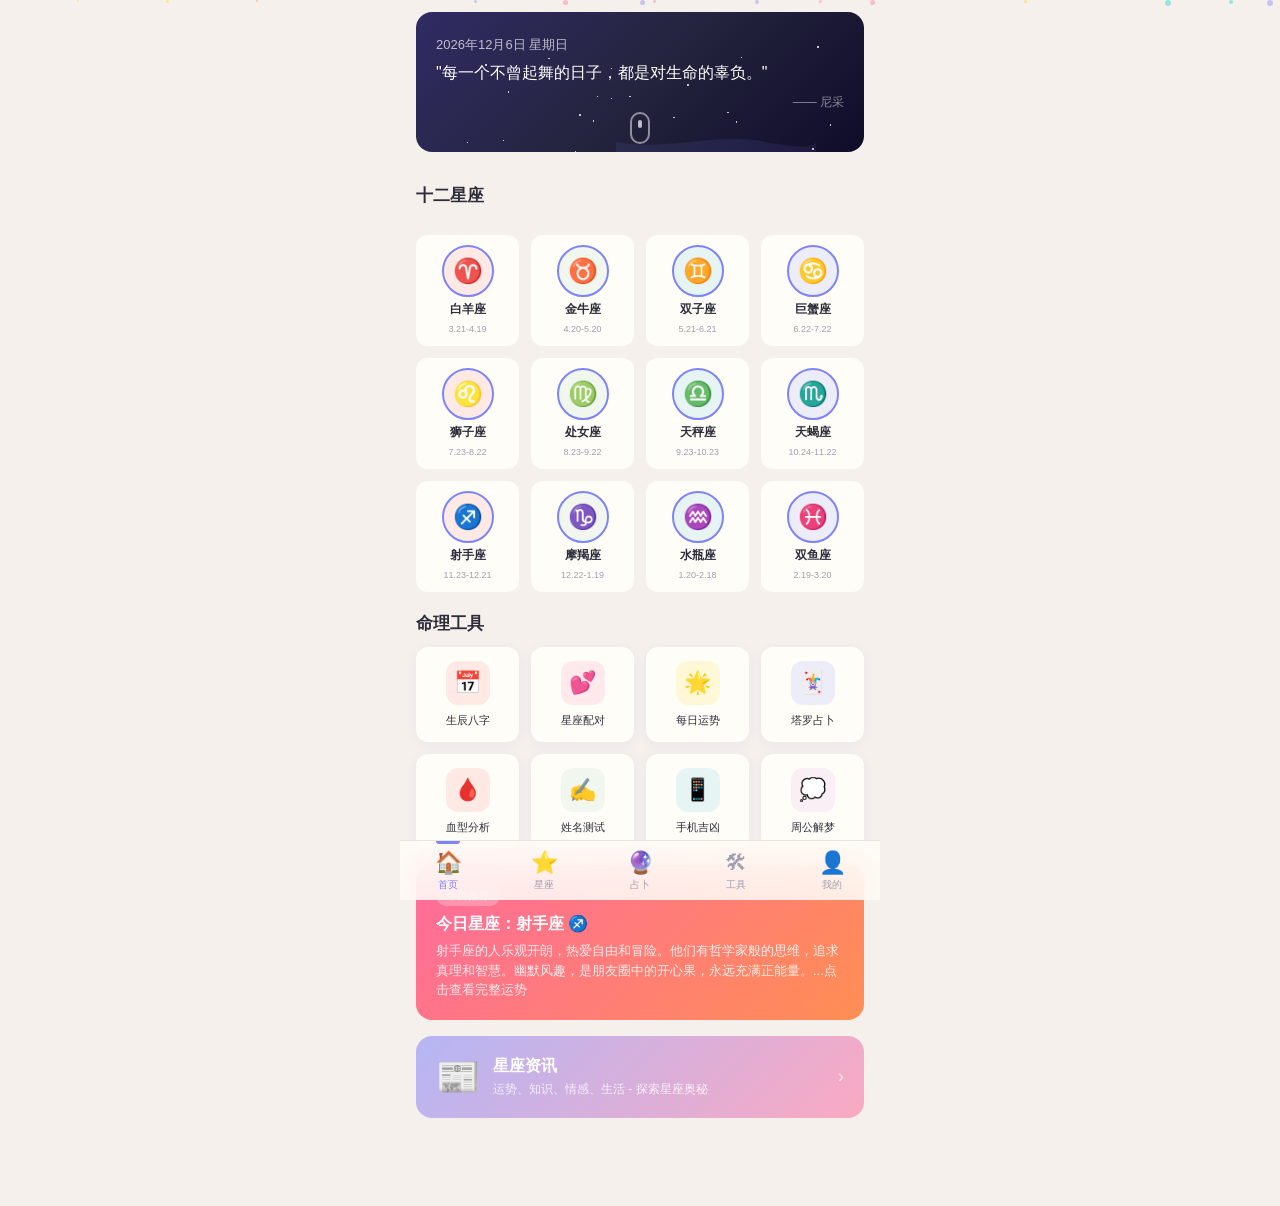
==== commit 552508b1: "Add all remaining features: almanac, zodiac animal fortune, quizzes, wish wall, friend match, theme " ====
--- a/index.html
+++ b/index.html
@@ -348,6 +348,68 @@
 .crystal-section{background:var(--card);border-radius:12px;padding:16px;margin-bottom:12px;text-align:left;box-shadow:var(--shadow)}
 .crystal-section h4{font-size:14px;color:var(--primary);margin-bottom:8px}
 .crystal-section p{font-size:13px;line-height:1.7;color:var(--text2)}
+/* Articles */
+.article-tabs{display:flex;gap:8px;padding:12px 16px;overflow-x:auto}
+.article-tab{padding:8px 16px;border-radius:20px;font-size:13px;font-weight:500;cursor:pointer;white-space:nowrap;background:var(--card);color:var(--text2);border:1px solid var(--border);transition:all .2s}
+.article-tab.active{background:var(--primary);color:#fff;border-color:var(--primary)}
+.article-list{padding:0 16px}
+.article-card{background:var(--card);border-radius:var(--radius);padding:16px;margin-bottom:12px;box-shadow:var(--shadow);cursor:pointer;transition:all .2s}
+.article-card:active{transform:scale(.98)}
+.article-card .ac-cat{display:inline-block;padding:3px 10px;border-radius:8px;font-size:10px;font-weight:600;margin-bottom:8px}
+.article-card .ac-title{font-size:15px;font-weight:700;margin-bottom:6px;color:var(--text)}
+.article-card .ac-summary{font-size:13px;color:var(--text2);line-height:1.6;display:-webkit-box;-webkit-line-clamp:2;-webkit-box-orient:vertical;overflow:hidden}
+.article-card .ac-meta{display:flex;align-items:center;gap:12px;margin-top:8px;font-size:11px;color:var(--text3)}
+.article-detail{padding:16px}
+.article-detail .ad-cat{display:inline-block;padding:3px 10px;border-radius:8px;font-size:11px;font-weight:600;margin-bottom:12px}
+.article-detail .ad-title{font-size:20px;font-weight:700;margin-bottom:8px;color:var(--text);line-height:1.4}
+.article-detail .ad-meta{font-size:12px;color:var(--text3);margin-bottom:16px}
+.article-detail .ad-content{font-size:15px;line-height:2;color:var(--text2)}
+.article-detail .ad-content p{margin-bottom:12px}
+.article-home-entry{background:linear-gradient(135deg,#7C83FD88,#FF6B9D88);border-radius:var(--radius);margin:12px 16px;padding:20px;color:#fff;cursor:pointer;transition:transform .2s;display:flex;align-items:center;gap:12px}
+.article-home-entry:active{transform:scale(.98)}
+.article-home-entry .ahe-icon{font-size:36px}
+.article-home-entry .ahe-info{flex:1}
+.article-home-entry .ahe-title{font-size:16px;font-weight:700}
+.article-home-entry .ahe-desc{font-size:12px;opacity:.8;margin-top:4px}
+.article-home-entry .ahe-arrow{font-size:18px;opacity:.7}
+/* Fortune Trend Chart */
+.trend-chart{padding:16px}
+.trend-legend{display:flex;flex-wrap:wrap;gap:8px;margin-bottom:12px}
+.trend-legend-item{display:flex;align-items:center;gap:4px;font-size:11px;color:var(--text2)}
+.trend-legend-dot{width:10px;height:10px;border-radius:2px}
+.trend-grid{display:flex;flex-direction:column;gap:6px}
+.trend-day-row{display:flex;align-items:flex-end;gap:4px;height:120px}
+.trend-day-label{width:28px;font-size:10px;color:var(--text3);text-align:center;flex-shrink:0;align-self:center}
+.trend-bars{flex:1;display:flex;gap:3px;align-items:flex-end;height:100%}
+.trend-bar{flex:1;border-radius:3px 3px 0 0;min-height:4px;transition:height .6s ease;position:relative}
+.trend-bar:hover::after{content:attr(data-val);position:absolute;top:-18px;left:50%;transform:translateX(-50%);font-size:10px;font-weight:600;color:var(--text);background:var(--card);padding:1px 4px;border-radius:4px;box-shadow:var(--shadow);white-space:nowrap}
+/* Zodiac Calendar */
+.cal-header{display:flex;align-items:center;justify-content:center;gap:16px;padding:16px}
+.cal-header .cal-month{font-size:18px;font-weight:700;color:var(--text)}
+.cal-nav-btn{width:36px;height:36px;border-radius:50%;border:none;background:var(--card);font-size:16px;cursor:pointer;display:flex;align-items:center;justify-content:center;color:var(--text);box-shadow:var(--shadow)}
+.cal-nav-btn:active{transform:scale(.9)}
+.cal-weekdays{display:grid;grid-template-columns:repeat(7,1fr);padding:0 12px;margin-bottom:4px}
+.cal-weekday{text-align:center;font-size:11px;color:var(--text3);font-weight:600;padding:4px 0}
+.cal-grid{display:grid;grid-template-columns:repeat(7,1fr);gap:4px;padding:0 12px}
+.cal-day{aspect-ratio:1;border-radius:10px;display:flex;flex-direction:column;align-items:center;justify-content:center;font-size:13px;cursor:pointer;transition:all .2s;background:var(--card);position:relative;gap:2px}
+.cal-day:active{transform:scale(.9)}
+.cal-day.today{border:2px solid var(--primary);font-weight:700}
+.cal-day.has-event::after{content:'';position:absolute;bottom:4px;width:6px;height:6px;border-radius:50%;background:var(--accent)}
+.cal-day.empty{background:transparent;cursor:default}
+.cal-day.empty:active{transform:none}
+.cal-event-list{padding:16px}
+.cal-event-card{background:var(--card);border-radius:12px;padding:14px;margin-bottom:8px;box-shadow:var(--shadow);border-left:4px solid var(--accent)}
+.cal-event-card .ce-date{font-size:11px;color:var(--text3);margin-bottom:4px}
+.cal-event-card .ce-title{font-size:14px;font-weight:600;color:var(--text);margin-bottom:4px}
+.cal-event-card .ce-desc{font-size:12px;color:var(--text2);line-height:1.6}
+.cal-day-detail{padding:16px}
+.cal-day-detail .cdd-date{font-size:18px;font-weight:700;color:var(--text);margin-bottom:12px;text-align:center}
+.cal-day-detail .cdd-events{background:var(--card);border-radius:var(--radius);padding:16px;box-shadow:var(--shadow)}
+.cal-day-detail .cdd-empty{text-align:center;padding:40px 20px;color:var(--text3);font-size:14px}
+.cal-day-detail .cdd-event{padding:12px 0;border-bottom:1px solid var(--border)}
+.cal-day-detail .cdd-event:last-child{border:none}
+.cal-day-detail .cdd-event-title{font-size:14px;font-weight:600;color:var(--primary);margin-bottom:4px}
+.cal-day-detail .cdd-event-desc{font-size:13px;color:var(--text2);line-height:1.6}
 /* Scrollbar */
 ::-webkit-scrollbar{width:0}
 /* Share Modal */
@@ -437,6 +499,42 @@
 .tool-item .ti-icon{font-size:28px}
 .tool-item .ti-name{font-size:14px;font-weight:600}
 .tool-item .ti-desc{font-size:11px;color:var(--text3)}
+/* Wish Wall */
+.wish-form{padding:16px}
+.wish-form textarea{width:100%;height:80px;padding:12px;border:2px solid var(--border);border-radius:12px;background:var(--card);color:var(--text);font-size:14px;resize:none}
+.wish-form textarea:focus{outline:none;border-color:var(--primary)}
+.wish-cats{display:flex;flex-wrap:wrap;gap:8px;padding:0 16px;margin-bottom:12px}
+.wish-cat{padding:8px 16px;border-radius:20px;font-size:13px;cursor:pointer;transition:all .2s;border:1px solid var(--border);background:var(--card)}
+.wish-cat.active{background:var(--primary);color:#fff;border-color:var(--primary)}
+.wish-wall{padding:0 16px}
+.wish-card{background:var(--card);border-radius:var(--radius);padding:16px;margin-bottom:12px;box-shadow:var(--shadow);position:relative;animation:fadeIn .4s ease}
+.wish-card .wc-cat{display:inline-block;padding:3px 10px;border-radius:8px;font-size:11px;font-weight:500;margin-bottom:8px}
+.wish-card .wc-text{font-size:14px;line-height:1.7;color:var(--text);margin-bottom:8px}
+.wish-card .wc-time{font-size:11px;color:var(--text3)}
+.wish-card .wc-del{position:absolute;top:12px;right:12px;width:28px;height:28px;border-radius:50%;border:none;background:var(--bg);font-size:14px;cursor:pointer;display:flex;align-items:center;justify-content:center;color:var(--text3);transition:all .2s}
+.wish-card .wc-del:hover{background:#FFEBEE;color:#C62828}
+.wish-empty{text-align:center;padding:60px 20px;color:var(--text3)}
+.wish-empty .we-icon{font-size:64px;margin-bottom:12px;opacity:.5}
+.wish-char-count{font-size:12px;color:var(--text3);text-align:right;margin-top:4px}
+/* Friend Match */
+.friend-match-form{padding:16px}
+.friend-match-result{text-align:center;padding:20px 16px;animation:fadeIn .6s ease}
+.fm-zodiacs{display:flex;align-items:center;justify-content:center;gap:16px;margin:20px 0;flex-wrap:wrap}
+.fm-zodiac{width:80px;height:80px;border-radius:50%;display:flex;flex-direction:column;align-items:center;justify-content:center;font-size:32px;background:var(--card);box-shadow:var(--shadow)}
+.fm-zodiac .fmz-name{font-size:11px;font-weight:600;margin-top:4px;color:var(--text)}
+.fm-heart{font-size:36px;animation:heartbeat 1.2s infinite}
+.fm-scores{display:flex;justify-content:center;gap:20px;margin:20px 0;flex-wrap:wrap}
+.fm-score-item{text-align:center}
+.fm-score-num{font-size:36px;font-weight:800;background:linear-gradient(135deg,var(--primary),var(--accent));-webkit-background-clip:text;-webkit-text-fill-color:transparent;background-clip:text}
+.fm-score-label{font-size:12px;color:var(--text3);margin-top:4px}
+.fm-analysis{background:var(--card);border-radius:var(--radius);padding:16px;margin:16px;box-shadow:var(--shadow);text-align:left}
+.fm-analysis h4{font-size:15px;font-weight:700;margin-bottom:10px;color:var(--primary)}
+.fm-analysis p{font-size:13px;line-height:1.8;color:var(--text2)}
+/* Theme Colors */
+.theme-colors{display:flex;gap:12px;padding:16px;flex-wrap:wrap;justify-content:center}
+.theme-color-item{width:48px;height:48px;border-radius:50%;cursor:pointer;transition:all .3s;border:3px solid transparent;position:relative}
+.theme-color-item.active{border-color:var(--text);transform:scale(1.15)}
+.theme-color-item.active::after{content:'✓';position:absolute;top:50%;left:50%;transform:translate(-50%,-50%);color:#fff;font-size:18px;font-weight:700;text-shadow:0 1px 3px rgba(0,0,0,.5)}
 /* Profile page */
 .profile-header{text-align:center;padding:32px 20px;background:linear-gradient(135deg,var(--primary),var(--accent));color:#fff}
 .profile-avatar{width:72px;height:72px;border-radius:50%;background:rgba(255,255,255,.2);margin:0 auto 12px;display:flex;align-items:center;justify-content:center;font-size:36px}
@@ -456,6 +554,81 @@
 .fortune-card .fc-score{font-size:48px;font-weight:800;margin-bottom:4px}
 .fortune-card .fc-label{font-size:13px;opacity:.7}
 .fortune-card .fc-desc{font-size:14px;line-height:1.7;margin-top:16px;opacity:.85;text-align:left}
+/* Almanac */
+.almanac-date-bar{display:flex;align-items:center;justify-content:center;gap:12px;padding:16px;background:var(--card);margin:12px 16px;border-radius:var(--radius);box-shadow:var(--shadow)}
+.almanac-date-bar .adb-btn{width:36px;height:36px;border-radius:50%;border:none;background:var(--bg);font-size:18px;cursor:pointer;display:flex;align-items:center;justify-content:center;color:var(--text);transition:all .2s}
+.almanac-date-bar .adb-btn:active{transform:scale(.9)}
+.almanac-date-bar .adb-label{font-size:16px;font-weight:700;min-width:120px;text-align:center}
+.almanac-info{background:var(--card);border-radius:var(--radius);padding:16px;margin:12px 16px;box-shadow:var(--shadow)}
+.almanac-info .ai-row{display:flex;justify-content:space-between;padding:8px 0;border-bottom:1px solid var(--border);font-size:14px}
+.almanac-info .ai-row:last-child{border:none}
+.almanac-info .ai-label{color:var(--text3);font-size:13px}
+.almanac-info .ai-val{font-weight:600;color:var(--text)}
+.almanac-yiji{display:flex;gap:10px;padding:12px 16px;flex-wrap:wrap}
+.almanac-yiji .yj-tag{padding:6px 14px;border-radius:20px;font-size:13px;font-weight:500}
+.almanac-yiji .yj-good{background:#E8F5E9;color:#2E7D32}
+.almanac-yiji .yj-bad{background:#FFEBEE;color:#C62828}
+.almanac-cal{margin:12px 16px;background:var(--card);border-radius:var(--radius);padding:16px;box-shadow:var(--shadow)}
+.almanac-cal .cal-header{display:flex;align-items:center;justify-content:space-between;margin-bottom:12px}
+.almanac-cal .cal-header h3{font-size:16px;font-weight:700}
+.almanac-cal .cal-nav{display:flex;gap:8px}
+.almanac-cal .cal-nav button{width:32px;height:32px;border-radius:8px;border:none;background:var(--bg);font-size:16px;cursor:pointer;color:var(--text);transition:all .2s}
+.almanac-cal .cal-nav button:active{transform:scale(.9)}
+.almanac-cal .cal-weekdays{display:grid;grid-template-columns:repeat(7,1fr);text-align:center;font-size:12px;color:var(--text3);margin-bottom:8px}
+.almanac-cal .cal-days{display:grid;grid-template-columns:repeat(7,1fr);gap:4px;text-align:center}
+.almanac-cal .cal-day{width:100%;aspect-ratio:1;display:flex;align-items:center;justify-content:center;border-radius:8px;font-size:13px;cursor:pointer;transition:all .2s;position:relative}
+.almanac-cal .cal-day:hover{background:var(--border)}
+.almanac-cal .cal-day.today{background:var(--primary);color:#fff;font-weight:700}
+.almanac-cal .cal-day.other-month{color:var(--text3);opacity:.4}
+.almanac-cal .cal-day.has-jieqi::after{content:'';position:absolute;bottom:2px;left:50%;transform:translateX(-50%);width:4px;height:4px;border-radius:50%;background:#FF6B9D}
+.almanac-cal .cal-day.selected{background:var(--accent);color:#fff}
+.almanac-jieqi{background:linear-gradient(135deg,#FF8E53,#FF6B9D);border-radius:var(--radius);padding:16px;margin:12px 16px;color:#fff}
+.almanac-jieqi h4{font-size:15px;font-weight:700;margin-bottom:8px}
+.almanac-jieqi .jq-list{display:flex;flex-wrap:wrap;gap:8px}
+.almanac-jieqi .jq-item{padding:4px 12px;background:rgba(255,255,255,.2);border-radius:12px;font-size:12px}
+/* Zodiac Animal */
+.za-grid{display:grid;grid-template-columns:repeat(3,1fr);gap:12px;padding:0 16px;margin-top:12px}
+.za-card{background:var(--card);border-radius:var(--radius);padding:20px 12px;text-align:center;cursor:pointer;transition:all .2s;box-shadow:var(--shadow)}
+.za-card:active{transform:scale(.96)}
+.za-card .za-emoji{font-size:40px;margin-bottom:8px}
+.za-card .za-name{font-size:15px;font-weight:700}
+.za-card .za-year{font-size:11px;color:var(--text3);margin-top:4px}
+.za-detail-header{padding:24px 20px;text-align:center;color:#fff;position:relative;overflow:hidden}
+.za-detail-header .za-dh-emoji{font-size:56px;margin-bottom:8px;position:relative}
+.za-detail-header .za-dh-name{font-size:24px;font-weight:700;position:relative}
+.za-detail-header .za-dh-en{font-size:14px;opacity:.7;margin-top:2px;position:relative}
+.za-fortune-section{padding:16px}
+.za-fortune-section h3{font-size:16px;font-weight:700;margin-bottom:10px;display:flex;align-items:center;gap:8px}
+.za-fortune-section p{font-size:14px;line-height:1.8;color:var(--text2)}
+.za-lucky-grid{display:grid;grid-template-columns:repeat(2,1fr);gap:10px;padding:0 16px;margin-top:12px}
+.za-lucky-item{background:var(--card);border-radius:12px;padding:14px;text-align:center;box-shadow:var(--shadow)}
+.za-lucky-item .zli-label{font-size:11px;color:var(--text3);margin-bottom:4px}
+.za-lucky-item .zli-val{font-size:14px;font-weight:600;color:var(--text)}
+/* Quiz */
+.quiz-list{padding:16px}
+.quiz-card{background:var(--card);border-radius:var(--radius);padding:20px;margin-bottom:12px;box-shadow:var(--shadow);cursor:pointer;transition:all .2s;border-left:4px solid var(--primary)}
+.quiz-card:active{transform:scale(.98)}
+.quiz-card .qc-title{font-size:16px;font-weight:700;margin-bottom:6px}
+.quiz-card .qc-desc{font-size:13px;color:var(--text3);margin-bottom:8px}
+.quiz-card .qc-meta{font-size:12px;color:var(--text3);display:flex;gap:12px}
+.quiz-area{padding:16px}
+.quiz-progress{display:flex;align-items:center;gap:10px;margin-bottom:16px}
+.quiz-progress .qp-bar{flex:1;height:8px;background:var(--border);border-radius:4px;overflow:hidden}
+.quiz-progress .qp-fill{height:100%;background:linear-gradient(90deg,var(--primary),var(--accent));border-radius:4px;transition:width .3s}
+.quiz-progress .qp-text{font-size:13px;color:var(--text3);white-space:nowrap}
+.quiz-question{background:var(--card);border-radius:var(--radius);padding:20px;margin-bottom:16px;box-shadow:var(--shadow)}
+.quiz-question .qq-num{font-size:12px;color:var(--primary);font-weight:600;margin-bottom:8px}
+.quiz-question .qq-text{font-size:16px;font-weight:600;line-height:1.6}
+.quiz-options{display:flex;flex-direction:column;gap:10px}
+.quiz-option{background:var(--card);border:2px solid var(--border);border-radius:12px;padding:14px 16px;cursor:pointer;transition:all .2s;font-size:14px;line-height:1.5}
+.quiz-option:active{transform:scale(.98)}
+.quiz-option.selected{border-color:var(--primary);background:var(--primary)11}
+.quiz-result{text-align:center;padding:20px}
+.quiz-result .qr-emoji{font-size:64px;margin-bottom:12px}
+.quiz-result .qr-title{font-size:22px;font-weight:800;margin-bottom:8px;background:linear-gradient(135deg,var(--primary),var(--accent));-webkit-background-clip:text;-webkit-text-fill-color:transparent;background-clip:text}
+.quiz-result .qr-desc{font-size:14px;line-height:1.8;color:var(--text2);margin-top:12px;background:var(--card);border-radius:var(--radius);padding:16px;box-shadow:var(--shadow);text-align:left}
+.quiz-back-btn{display:inline-block;margin-top:16px;padding:10px 28px;background:var(--card);border:2px solid var(--border);border-radius:25px;font-size:14px;cursor:pointer;color:var(--text);transition:all .2s}
+.quiz-back-btn:active{transform:scale(.95)}
 </style>
 </head>
 <body>
@@ -485,6 +658,14 @@
     <div class="rec-tag">今日推荐</div>
     <h3 id="recTitle"></h3>
     <p id="recDesc"></p>
+  </div>
+  <div class="article-home-entry" onclick="openSub('articles')">
+    <div class="ahe-icon">📰</div>
+    <div class="ahe-info">
+      <div class="ahe-title">星座资讯</div>
+      <div class="ahe-desc">运势、知识、情感、生活 - 探索星座奥秘</div>
+    </div>
+    <div class="ahe-arrow">›</div>
   </div>
 </div>
 <div id="page-zodiac" class="page">
@@ -538,6 +719,11 @@
 <div class="sub-page" id="sub-astro-dice"></div>
 <div class="sub-page" id="sub-coin"></div>
 <div class="sub-page" id="sub-color"></div>
+<div class="sub-page" id="sub-wish"></div>
+<div class="sub-page" id="sub-friend-match"></div>
+<div class="sub-page" id="sub-articles"></div>
+<div class="sub-page" id="sub-article-detail"></div>
+<div class="sub-page" id="sub-zodiac-calendar"></div>
 <!-- Back to top -->
 <button class="back-top" id="backTop" onclick="scrollToTop()">↑</button>
 <!-- Bottom Nav -->
@@ -952,6 +1138,11 @@
     if(name==='fortune-stick')renderFortuneStick();
     if(name==='life-number')renderLifeNumber();
     if(name==='crystal')renderCrystal();
+    if(name==='wish')renderWish();
+    if(name==='friend-match')renderFriendMatch();
+    if(name==='articles')renderArticles();
+    if(name==='article-detail')renderArticleDetail(data);
+    if(name==='zodiac-calendar')renderZodiacCalendar();
     sub.classList.add('active');
   }
 }
@@ -1018,7 +1209,9 @@
     {icon:'✍️',name:'姓名测试',desc:'测算名字吉凶',action:"openSub('name')"},
     {icon:'🎲',name:'占星骰子',desc:'行星星座宫位解读',action:"openSub('astro-dice')"},
     {icon:'🪙',name:'易经硬币',desc:'六爻卦象占卜',action:"openSub('coin')"},
-    {icon:'🎨',name:'颜色占卜',desc:'色彩性格与运势',action:"openSub('color')"}
+    {icon:'🎨',name:'颜色占卜',desc:'色彩性格与运势',action:"openSub('color')"},
+    {icon:'🌟',name:'许愿墙',desc:'写下心愿许个愿',action:"openSub('wish')"},
+    {icon:'🤝',name:'好友匹配',desc:'星座友谊指数',action:"openSub('friend-match')"}
   ];
   tools.forEach(t=>{
     g.innerHTML+=`<div class="tool-item ripple" onclick="${t.action}"><span class="ti-icon">${t.icon}</span><div><div class="ti-name">${t.name}</div><div class="ti-desc">${t.desc}</div></div></div>`;
@@ -1034,7 +1227,9 @@
     {icon:'🃏',name:'塔罗占卜',desc:'命运之牌指引',action:"openSub('tarot')"},
     {icon:'🎲',name:'占星骰子',desc:'行星星座宫位解读',action:"openSub('astro-dice')"},
     {icon:'🪙',name:'易经硬币',desc:'六爻卦象占卜',action:"openSub('coin')"},
-    {icon:'🎨',name:'颜色占卜',desc:'色彩性格与运势',action:"openSub('color')"}
+    {icon:'🎨',name:'颜色占卜',desc:'色彩性格与运势',action:"openSub('color')"},
+    {icon:'📅',name:'星座日历',desc:'星象事件提醒',action:"openSub('zodiac-calendar')"},
+    {icon:'📰',name:'星座资讯',desc:'文章与深度解读',action:"openSub('articles')"}
   ];
   tools.forEach(t=>{
     g.innerHTML+=`<div class="tool-item ripple" onclick="${t.action}"><span class="ti-icon">${t.icon}</span><div><div class="ti-name">${t.name}</div><div class="ti-desc">${t.desc}</div></div></div>`;
@@ -1278,6 +1473,7 @@
       </div>
     </div>
     <div class="tip-box" style="margin:16px">💡 今日小贴士：${tipText}</div>
+    ${renderTrendChart(zid)}
     <button class="pair-btn" onclick="generateFortunePoster()">📸 生成运势海报</button>`;
   $('#fortuneContent').innerHTML=html;
 }
@@ -1920,6 +2116,11 @@
         <button class="pair-btn" style="margin-top:12px;padding:10px 32px;font-size:14px" onclick="saveBirthday()">保存生日</button>
       </div>
       <div style="height:12px"></div>
+      <div class="card">
+        <h3 style="font-size:16px;font-weight:700;margin-bottom:12px">🎨 主题色</h3>
+        <div class="theme-colors" id="themeColorsArea">${renderThemeColors()}</div>
+      </div>
+      <div style="height:12px"></div>
       <div class="setting-item" style="border-radius:var(--radius)">
         <div class="si-left"><span class="si-icon">ℹ️</span><span class="si-text">关于星缘</span></div>
         <span style="color:var(--text3)">v1.0.0</span>
@@ -2337,6 +2538,246 @@
     <p style="margin-top:10px"><strong>运势建议：</strong>${c.fortune}</p>
   </div>`;
 }
+// ===== WISH WALL =====
+const WISH_CATS=[
+  {id:'love',name:'爱情',emoji:'💕',color:'#FF6B9D'},
+  {id:'career',name:'事业',emoji:'💼',color:'#7C83FD'},
+  {id:'study',name:'学业',emoji:'📚',color:'#FFD700'},
+  {id:'health',name:'健康',emoji:'💪',color:'#4CAF50'},
+  {id:'wealth',name:'财运',emoji:'💰',color:'#FF8E53'},
+  {id:'other',name:'其他',emoji:'⭐',color:'#CE93D8'}
+];
+let selectedWishCat='love';
+function getWishes(){
+  try{return JSON.parse(localStorage.getItem('xingyuan_wishes')||'[]')}catch(e){return[]}
+}
+function saveWishes(wishes){
+  localStorage.setItem('xingyuan_wishes',JSON.stringify(wishes));
+}
+function renderWish(){
+  const container=$('#sub-wish');
+  let catsHtml='';
+  WISH_CATS.forEach(c=>{
+    catsHtml+=`<div class="wish-cat${selectedWishCat===c.id?' active':''}" onclick="selectWishCat('${c.id}')">${c.emoji} ${c.name}</div>`;
+  });
+  container.innerHTML=`<div class="sub-header"><button class="back-btn" onclick="closeSub('wish')">←</button><div class="title">许愿墙</div></div>
+  <div class="wish-form">
+    <textarea id="wishText" placeholder="写下你的心愿..." maxlength="100" oninput="updateWishCharCount()"></textarea>
+    <div class="wish-char-count"><span id="wishCharCount">0</span>/100</div>
+  </div>
+  <div class="wish-cats">${catsHtml}</div>
+  <div style="padding:0 16px;margin-bottom:16px">
+    <button class="pair-btn" style="width:100%;padding:12px;font-size:15px" onclick="addWish()">🌟 许愿</button>
+  </div>
+  <div class="section-title" style="padding-bottom:8px">心愿墙</div>
+  <div class="wish-wall" id="wishWall"></div>`;
+  renderWishList();
+}
+function selectWishCat(catId){
+  selectedWishCat=catId;
+  $$('.wish-cat').forEach(el=>{
+    const isMatch=el.textContent.includes(WISH_CATS.find(c=>c.id===catId).name);
+    el.classList.toggle('active',isMatch);
+  });
+}
+function updateWishCharCount(){
+  const textarea=$('#wishText');
+  const count=$('#wishCharCount');
+  if(textarea&&count)count.textContent=textarea.value.length;
+}
+function addWish(){
+  const text=$('#wishText').value.trim();
+  if(!text){showToast('请输入你的心愿');return}
+  const cat=WISH_CATS.find(c=>c.id===selectedWishCat);
+  const wish={
+    id:Date.now(),
+    text:text,
+    catId:selectedWishCat,
+    catName:cat.name,
+    catEmoji:cat.emoji,
+    catColor:cat.color,
+    time:new Date().toLocaleString('zh-CN')
+  };
+  const wishes=getWishes();
+  wishes.unshift(wish);
+  saveWishes(wishes);
+  $('#wishText').value='';
+  $('#wishCharCount').textContent='0';
+  renderWishList();
+  showToast('心愿已许下，愿梦想成真！');
+}
+function deleteWish(id){
+  let wishes=getWishes();
+  wishes=wishes.filter(w=>w.id!==id);
+  saveWishes(wishes);
+  renderWishList();
+  showToast('心愿已删除');
+}
+function renderWishList(){
+  const wall=$('#wishWall');
+  if(!wall)return;
+  const wishes=getWishes();
+  if(wishes.length===0){
+    wall.innerHTML='<div class="wish-empty"><div class="we-icon">🌠</div><div>还没有心愿</div><div style="font-size:13px;margin-top:8px;opacity:.7">写下你的第一个心愿吧</div></div>';
+    return;
+  }
+  let html='';
+  wishes.forEach(w=>{
+    html+=`<div class="wish-card">
+      <button class="wc-del" onclick="deleteWish(${w.id})">✕</button>
+      <span class="wc-cat" style="background:${w.catColor}22;color:${w.catColor}">${w.catEmoji} ${w.catName}</span>
+      <div class="wc-text">${w.text}</div>
+      <div class="wc-time">${w.time}</div>
+    </div>`;
+  });
+  wall.innerHTML=html;
+}
+// ===== FRIEND MATCH =====
+const FRIEND_MATCH_ANALYSIS={
+  fire_fire:{title:'烈焰组合',friendship:85,chemistry:90,desc:'两个火象星座在一起就像两团火焰碰撞，充满激情和活力！你们都是行动派，喜欢冒险和挑战，在一起永远不会无聊。友谊指数极高，默契度也很高，但要注意避免争强好胜。'},
+  fire_earth:{title:'熔岩与大地',friendship:65,chemistry:55,desc:'火象的热情和土象的稳重形成有趣的互补。火象带动土象尝试新事物，土象则帮助火象脚踏实地。友谊需要时间培养，但一旦建立就会非常牢固。'},
+  fire_air:{title:'烈风助火',friendship:88,chemistry:82,desc:'风助火势，你们是天生的好搭档！风象的智慧和火象的行动力完美结合，在一起总有聊不完的话题和做不完的计划。默契度极高，是最有趣的组合之一。'},
+  fire_water:{title:'蒸汽升腾',friendship:58,chemistry:60,desc:'火与水的相遇充满戏剧性。火象的直率有时会灼伤敏感的水象，但水象的温柔也能抚平火象的急躁。友谊需要互相理解和包容，但一旦磨合好会很有深度。'},
+  earth_earth:{title:'磐石之谊',friendship:92,chemistry:75,desc:'两个土象星座的友谊是最稳固的！你们都重视承诺和信任，在一起有很强的安全感。虽然可能不够浪漫刺激，但这份踏实和可靠是别人无法替代的。'},
+  earth_air:{title:'风筝与线',friendship:70,chemistry:65,desc:'土象的稳重和风象的自由形成有趣的张力。风象需要空间，土象需要安全感，找到平衡点后可以成为很好的互补型朋友。'},
+  earth_water:{title:'春雨润土',friendship:90,chemistry:85,desc:'土象和水象是最和谐的组合之一！你们都重视情感和安全感，在一起感到舒适自然。水象的直觉和土象的务实完美互补，是值得珍惜的友谊。'},
+  air_air:{title:'双子星',friendship:86,chemistry:80,desc:'两个风象星座在一起就像两颗自由飞翔的星星！你们思维敏捷，兴趣广泛，在一起总有新鲜感。友谊轻松愉快，但要注意不要只停留在表面交流。'},
+  air_water:{title:'雾中漫步',friendship:62,chemistry:68,desc:'风象的理性和水象的感性之间有微妙的吸引力。风象欣赏水象的深度，水象被风象的智慧吸引。友谊需要更多的耐心和理解，但会很有收获。'},
+  water_water:{title:'深海共鸣',friendship:88,chemistry:92,desc:'两个水象星座之间有着超强的情感共鸣！你们能感受到彼此的情绪变化，在一起有说不完的悄悄话。默契度极高，是最懂彼此的组合。'}
+};
+function getFriendMatchKey(elem1,elem2){
+  const elems=['fire','earth','air','water'];
+  const i1=elems.indexOf(elem1),i2=elems.indexOf(elem2);
+  if(i1>i2)return elem2+'_'+elem1;
+  return elem1+'_'+elem2;
+}
+function renderFriendMatch(){
+  const container=$('#sub-friend-match');
+  const userZodiac=getUserZodiac();
+  const userZodiacInfo=userZodiac?`${userZodiac.emoji} ${userZodiac.name}`:'未设置（请先在设置中填写生日）';
+  let monthOpts='<option value="">选择月份</option>';
+  for(let m=1;m<=12;m++)monthOpts+=`<option value="${m}">${m}月</option>`;
+  let dayOpts='<option value="">选择日期</option>';
+  for(let d=1;d<=31;d++)dayOpts+=`<option value="${d}">${d}日</option>`;
+  container.innerHTML=`<div class="sub-header"><button class="back-btn" onclick="closeSub('friend-match')">←</button><div class="title">好友星座匹配</div></div>
+  <div class="friend-match-form">
+    <div class="card">
+      <h3 style="font-size:16px;font-weight:700;margin-bottom:12px">你的星座</h3>
+      <div style="font-size:15px;color:var(--primary);font-weight:600;padding:8px 0">${userZodiacInfo}</div>
+      <div style="font-size:12px;color:var(--text3);margin-top:4px">（请在"我的-设置"中设置生日以获取准确结果）</div>
+    </div>
+    <div class="card">
+      <h3 style="font-size:16px;font-weight:700;margin-bottom:12px">好友的生日</h3>
+      <div style="display:flex;gap:12px">
+        <select id="friendMonth" style="flex:1;padding:12px;border:2px solid var(--border);border-radius:12px;background:var(--card);color:var(--text);font-size:15px">${monthOpts}</select>
+        <select id="friendDay" style="flex:1;padding:12px;border:2px solid var(--border);border-radius:12px;background:var(--card);color:var(--text);font-size:15px">${dayOpts}</select>
+      </div>
+    </div>
+    <button class="pair-btn" style="width:100%;padding:12px;font-size:15px" onclick="calcFriendMatch()">🤝 开始匹配</button>
+  </div>
+  <div id="friendMatchResult"></div>`;
+}
+function calcFriendMatch(){
+  const month=parseInt($('#friendMonth').value);
+  const day=parseInt($('#friendDay').value);
+  if(!month||!day){showToast('请选择好友的生日');return}
+  const userZodiac=getUserZodiac();
+  if(!userZodiac){showToast('请先在设置中设置你的生日');return}
+  const friendZodiacId=getZodiacByDate(month,day);
+  const friendZodiac=ZODIAC.find(x=>x.id===friendZodiacId);
+  if(!friendZodiac)return;
+  const matchKey=getFriendMatchKey(userZodiac.element,friendZodiac.element);
+  const analysis=FRIEND_MATCH_ANALYSIS[matchKey]||{title:'神秘缘分',friendship:70,chemistry:65,desc:'你们的组合充满未知和惊喜，星座只是参考，真正的友谊需要用心经营。'};
+  const score=userZodiac.matchScore[friendZodiacId]||70;
+  const seed=month*100+day+score;
+  const friendshipScore=Math.min(99,Math.max(50,analysis.friendship+((seed%11)-5)));
+  const chemistryScore=Math.min(99,Math.max(50,analysis.chemistry+((seed%9)-4)));
+  const result=$('#friendMatchResult');
+  result.innerHTML=`<div class="friend-match-result">
+    <div class="fm-zodiacs">
+      <div class="fm-zodiac"><span>${userZodiac.emoji}</span><span class="fmz-name">${userZodiac.name}</span></div>
+      <div class="fm-heart">❤️</div>
+      <div class="fm-zodiac"><span>${friendZodiac.emoji}</span><span class="fmz-name">${friendZodiac.name}</span></div>
+    </div>
+    <div style="font-size:18px;font-weight:700;color:var(--primary);margin-bottom:4px">${analysis.title}</div>
+    <div style="font-size:13px;color:var(--text3);margin-bottom:16px">${userZodiac.name} × ${friendZodiac.name}</div>
+    <div class="fm-scores">
+      <div class="fm-score-item">
+        <div class="fm-score-num">${friendshipScore}</div>
+        <div class="fm-score-label">友谊指数</div>
+      </div>
+      <div class="fm-score-item">
+        <div class="fm-score-num">${chemistryScore}</div>
+        <div class="fm-score-label">默契指数</div>
+      </div>
+      <div class="fm-score-item">
+        <div class="fm-score-num">${score}</div>
+        <div class="fm-score-label">配对分数</div>
+      </div>
+    </div>
+    <div class="fm-analysis">
+      <h4>📋 友谊分析</h4>
+      <p>${analysis.desc}</p>
+      <p style="margin-top:10px"><strong>元素组合：</strong>${userZodiac.element}象 × ${friendZodiac.element}象</p>
+      <p style="margin-top:6px"><strong>相处建议：</strong>${getFriendAdvice(userZodiac.element,friendZodiac.element)}</p>
+    </div>
+  </div>`;
+}
+function getFriendAdvice(elem1,elem2){
+  const advices={
+    fire_fire:'学会倾听对方，不要总是争第一。适当退让会让友谊更长久。',
+    fire_earth:'尊重彼此的差异，火象多些耐心，土象多些冒险精神。',
+    fire_air:'保持各自的独立性，同时享受在一起的快乐时光。',
+    fire_water:'火象注意说话方式，水象学会表达自己的需求。',
+    earth_earth:'不要太过沉闷，偶尔一起尝试新鲜事物给友谊注入活力。',
+    earth_air:'给彼此适当的空间，找到共同兴趣来维系友谊。',
+    earth_water:'珍惜这份默契，多进行深度交流增进感情。',
+    air_air:'不要只停留在表面，尝试分享更深层的话题和情感。',
+    air_water:'多一些耐心和包容，用行动表达关心而不只是言语。',
+    water_water:'注意不要过度依赖对方，保持各自的独立性会更健康。'
+  };
+  const key=getFriendMatchKey(elem1,elem2);
+  return advices[key]||'珍惜彼此的缘分，用心经营这段友谊。';
+}
+// ===== THEME COLORS =====
+const THEME_COLORS=[
+  {id:'purple',name:'紫色',primary:'#7C83FD',primaryDark:'#5B63D5',accent:'#FF6B9D',color:'#7C83FD'},
+  {id:'pink',name:'粉色',primary:'#FF6B9D',primaryDark:'#E5558A',accent:'#FF8E53',color:'#FF6B9D'},
+  {id:'blue',name:'蓝色',primary:'#4A90D9',primaryDark:'#357ABD',accent:'#64B5F6',color:'#4A90D9'},
+  {id:'green',name:'绿色',primary:'#4CAF50',primaryDark:'#388E3C',accent:'#81C784',color:'#4CAF50'},
+  {id:'orange',name:'橙色',primary:'#FF8E53',primaryDark:'#E67A42',accent:'#FFB74D',color:'#FF8E53'},
+  {id:'red',name:'红色',primary:'#E53935',primaryDark:'#C62828',accent:'#FF7043',color:'#E53935'}
+];
+function getThemeColor(){
+  return localStorage.getItem('xingyuan_theme')||'purple';
+}
+function applyThemeColor(themeId){
+  const theme=THEME_COLORS.find(t=>t.id===themeId);
+  if(!theme)return;
+  document.documentElement.style.setProperty('--primary',theme.primary);
+  document.documentElement.style.setProperty('--primary-dark',theme.primaryDark);
+  document.documentElement.style.setProperty('--accent',theme.accent);
+  localStorage.setItem('xingyuan_theme',themeId);
+}
+function renderThemeColors(){
+  const currentTheme=getThemeColor();
+  let html='';
+  THEME_COLORS.forEach(t=>{
+    html+=`<div class="theme-color-item${currentTheme===t.id?' active':''}" style="background:${t.color}" onclick="selectTheme('${t.id}')" title="${t.name}"></div>`;
+  });
+  return html;
+}
+function selectTheme(themeId){
+  applyThemeColor(themeId);
+  $$('.theme-color-item').forEach(el=>{
+    el.classList.remove('active');
+  });
+  const items=$$('.theme-color-item');
+  const idx=THEME_COLORS.findIndex(t=>t.id===themeId);
+  if(items[idx])items[idx].classList.add('active');
+  const theme=THEME_COLORS.find(t=>t.id===themeId);
+  showToast('已切换为'+theme.name+'主题');
+}
 function renderBaguaCard(zodiacId){
   const bgName=ZODIAC_BAGUA[zodiacId];
   if(!bgName)return'';
@@ -2407,6 +2848,8 @@
 function init(){
   // Dark mode
   if(localStorage.getItem('darkMode')==='1')document.body.classList.add('dark');
+  // Theme color
+  applyThemeColor(getThemeColor());
   initParticles();
   updateFavCount();
   updateProfileZodiac();
@@ -2417,6 +2860,593 @@
   initBackTop();
 }
 document.addEventListener('DOMContentLoaded',init);
+// ===== ARTICLES DATA =====
+const ARTICLES=[
+{id:1,category:'运势',title:'2026年六月十二星座运势总览',summary:'六月是变革与机遇并存的月份，水星逆行的影响逐渐消退，各星座将迎来不同的运势转折。',date:'2026-06-01',emoji:'🌟',content:'<p>六月是2026年上半年的收官之月，天象变化频繁，对十二星座产生深远影响。水星逆行在双子座的影响逐渐消退，沟通和出行方面的阻碍开始缓解。</p><p><b>火象星座（白羊、狮子、射手）</b>：六月是事业突破的关键期。火星与木星的和谐相位为火象星座带来强大的行动力和机遇。白羊座在职场上有望获得晋升机会，狮子座的创意项目将得到认可，射手座的人际关系运极佳。</p><p><b>土象星座（金牛、处女、摩羯）</b>：财运方面表现亮眼。金星进入金牛座后，土象星座的财运稳步上升。金牛座适合进行长期投资规划，处女座在副业方面有意外收获，摩羯座的工作表现将获得领导赏识。</p><p><b>风象星座（双子、天秤、水瓶）</b>：社交运势旺盛。六月是拓展人脉的黄金时期，双子座的人际魅力达到巅峰，天秤座的合作关系更加稳固，水瓶座的创意想法将获得支持。</p><p><b>水象星座（巨蟹、天蝎、双鱼）</b>：感情运势值得关注。月亮与金星的互动为水象星座带来浪漫机遇。巨蟹座的家庭关系更加和谐，天蝎座的感情生活有重大进展，双鱼座的直觉力显著增强。</p>'},
+{id:2,category:'运势',title:'水星逆行期间如何化解沟通危机',summary:'水星逆行常被视为占星学中的"大魔王"，但其实只要掌握正确方法，就能安然度过。',date:'2026-06-05',emoji:'☿️',content:'<p>水星逆行是占星学中最广为人知的天象之一。在逆行期间，水星似乎在天空中向后移动，这被认为会影响沟通、交通、技术和合同签署等方面。</p><p><b>水星逆行的影响范围：</b></p><p>沟通误解是最常见的问题。重要邮件可能发送错误，口头约定容易被遗忘。电子设备故障率增加，建议提前做好数据备份。出行方面可能出现延误或路线偏差。</p><p><b>化解方法：</b></p><p>首先，放慢节奏。在水逆期间不宜急于做重大决定，给自己留出思考和确认的时间。其次，反复确认重要信息。发送邮件前仔细检查，签订合同前逐条审阅。第三，保持灵活。计划可能需要调整，保持开放的心态应对变化。</p><p>最后，利用水逆的"回顾"特质。这个时期适合重新审视过去的决定、修复旧有关系、完成搁置的项目。水逆并非完全是负面的，它给了我们反思和修正的机会。</p>'},
+{id:3,category:'知识',title:'十二星座的守护星与神话传说',summary:'每个星座都有对应的守护星，这些行星背后蕴含着丰富的古希腊罗马神话故事。',date:'2026-06-08',emoji:'🪐',content:'<p>在占星学中，每个星座都由一颗或多颗守护星主宰。守护星的特质深刻影响着对应星座的性格和命运。</p><p><b>白羊座 - 火星</b>：火星以罗马战神命名，象征着勇气、行动力和竞争精神。白羊座继承了火星的热情与冲劲，是天生的战士和开拓者。神话中，战神马尔斯是众神中最勇猛的，正如白羊座永远勇往直前。</p><p><b>金牛座 - 金星</b>：金星以爱与美之女神维纳斯命名，代表着美、和谐与感官享受。金牛座对美的追求和对物质的重视，正是金星特质的体现。维纳斯从海中诞生，象征着金牛座与自然和感官世界的深层连接。</p><p><b>双子座 - 水星</b>：水星以信使之神墨丘利命名，掌管沟通、智慧和旅行。双子座的聪明机智和善于沟通，完美诠释了水星的特质。墨丘利穿着飞鞋，在众神之间传递信息，正如双子座是社交场合的信息枢纽。</p><p><b>巨蟹座 - 月亮</b>：月亮代表情感、直觉和母性。巨蟹座的温柔体贴和强烈的家庭观念，与月亮的特质高度吻合。在神话中，月亮女神露娜守护着夜空，如同巨蟹座守护着家庭和爱人。</p><p><b>狮子座 - 太阳</b>：太阳是太阳系的中心，象征着生命力、创造力和自我表达。狮子座的自信大方和王者风范，正是太阳特质的完美体现。太阳神阿波罗是光明与艺术之神，狮子座天生就是舞台的焦点。</p><p>了解守护星的神话，有助于我们更深入地理解每个星座的内在特质和命运走向。</p>'},
+{id:4,category:'知识',title:'四元素：火土风水的性格密码',summary:'占星学将十二星座分为火、土、风、水四大元素，每个元素代表不同的性格特质和生命能量。',date:'2026-06-10',emoji:'🔥',content:'<p>四元素理论是占星学的基石之一，起源于古希腊哲学。火、土、风、水四种元素分别代表不同的能量模式和性格特质。</p><p><b>火元素（白羊、狮子、射手）</b>：火象征着热情、行动和创造力。火象星座的人充满活力，做事果断，是天生的行动派。他们像火焰一样温暖而耀眼，总能照亮周围的人。火元素的核心关键词是：热情、勇气、创造力、领导力。</p><p><b>土元素（金牛、处女、摩羯）</b>：土象征着稳定、务实和耐力。土象星座的人脚踏实地，重视物质安全，有极强的耐心。他们像大地一样坚实可靠，是团队的中坚力量。土元素的核心关键词是：稳重、务实、耐心、忠诚。</p><p><b>风元素（双子、天秤、水瓶）</b>：风象征着思想、沟通和自由。风象星座的人思维敏捷，善于交流，追求精神自由。他们像风一样灵动多变，总能在不同领域间游刃有余。风元素的核心关键词是：智慧、社交、创新、自由。</p><p><b>水元素（巨蟹、天蝎、双鱼）</b>：水象征着情感、直觉和治愈。水象星座的人感情丰富，直觉敏锐，有强大的同理心。他们像水一样包容万物，能感受到他人察觉不到的情感波动。水元素的核心关键词是：敏感、直觉、同情心、灵性。</p><p>理解四元素有助于我们更好地认识自己和他人，在人际交往中找到最佳的相处之道。</p>'},
+{id:5,category:'情感',title:'火象与水象星座的相爱相杀',summary:'火与水的组合总是充满戏剧性，当热情似火遇上温柔如水，会碰撞出怎样的火花？',date:'2026-06-12',emoji:'💕',content:'<p>在星座配对中，火象与水象的组合是最具挑战性也最富魅力的搭配之一。火的热情与水的深沉，看似矛盾却有着奇妙的互补关系。</p><p><b>吸引力法则</b>：火象星座被水象星座的神秘和温柔所吸引，而水象星座则被火象星座的热情和自信所打动。这种互补的吸引力往往在一开始就非常强烈，如同干柴烈火。</p><p><b>相处中的挑战</b>：火象星座表达爱的方式是直接而热烈的，他们喜欢行动，追求刺激。而水象星座则更注重情感的深度和安全感，他们需要细腻的关怀和稳定的关系。火象可能觉得水象过于敏感和情绪化，水象则可能觉得火象不够体贴和细腻。</p><p><b>成功相处的秘诀</b>：首先，学会欣赏彼此的不同。火象可以学习水象的情感深度，让爱更有内涵；水象也可以学习火象的积极行动，让爱更加热烈。其次，建立有效的沟通机制。火象需要放慢脚步倾听，水象需要更直接地表达需求。</p><p><b>经典配对</b>：白羊座与双鱼座的组合充满浪漫色彩，狮子座的慷慨能温暖巨蟹座的心，射手座与天蝎座则能形成强烈的灵魂吸引。关键在于双方都愿意为这段关系付出努力，在差异中找到平衡。</p>'},
+{id:6,category:'情感',title:'金星星座揭示你的恋爱模式',summary:'金星在占星学中被称为"爱之星"，它在你出生时的位置决定了你的恋爱风格和审美偏好。',date:'2026-06-14',emoji:'💘',content:'<p>金星是占星学中最重要的爱情指标之一。它代表着你如何去爱、如何被爱，以及你在感情中追求什么样的体验。</p><p><b>金星在白羊座</b>：追求刺激和新鲜感，喜欢主动追求。恋爱中热情似火，但容易三分钟热度。适合与同样充满活力的伴侣在一起。</p><p><b>金星在金牛座</b>：重视感官享受和物质安全，用美食和礼物表达爱意。恋爱中忠诚而专一，喜欢稳定长久的关系。适合与有共同审美的人在一起。</p><p><b>金星在双子座</b>：需要精神上的交流和刺激，喜欢有趣的伴侣。恋爱中善于表达，但可能显得不够专一。适合与聪明幽默的人在一起。</p><p><b>金星在巨蟹座</b>：渴望安全感和归属感，用关怀和照顾表达爱意。恋爱中温柔而深情，是最佳的生活伴侣。适合与同样重视家庭的人在一起。</p><p><b>金星在狮子座</b>：喜欢盛大浪漫的表达，需要被欣赏和崇拜。恋爱中慷慨而热情，愿意为爱人倾尽所有。适合与懂得欣赏的人在一起。</p><p>了解你的金星星座，可以帮助你更好地理解自己的恋爱需求和模式，找到最适合你的另一半。</p>'},
+{id:7,category:'生活',title:'根据星座选择你的幸运水晶',summary:'不同的星座与不同的水晶有着天然的共鸣关系，选对水晶可以增强你的正能量磁场。',date:'2026-06-03',emoji:'💎',content:'<p>水晶疗法是一种古老的能量疗愈方式，不同的水晶拥有不同的振动频率，与不同星座的能量场产生共鸣。</p><p><b>白羊座</b>：红玛瑙和红石榴石是白羊座的幸运水晶。红玛瑙能增强勇气和行动力，帮助白羊座更好地发挥领导才能。红石榴石则能平衡白羊座的冲动能量，带来更多耐心。</p><p><b>金牛座</b>：翡翠和绿幽灵是金牛座的幸运水晶。翡翠象征着财富和繁荣，与金牛座对物质安全的追求完美契合。绿幽灵则能帮助金牛座打开心轮，增强直觉力。</p><p><b>双子座</b>：黄水晶和紫水晶是双子座的幸运水晶。黄水晶能增强双子座的表达能力和自信心，紫水晶则能帮助双子座集中注意力，提升灵性。</p><p><b>巨蟹座</b>：月光石和粉水晶是巨蟹座的幸运水晶。月光石与月亮能量共振，能增强巨蟹座的直觉和情感平衡。粉水晶则能打开心轮，帮助巨蟹座吸引真爱。</p><p><b>狮子座</b>：虎眼石和琥珀是狮子座的幸运水晶。虎眼石能增强狮子座的决断力和自信心，琥珀则能吸收负面能量，保护狮子座的光芒不被消耗。</p><p>选择水晶时，最重要的是跟随你的直觉。当你拿起一颗水晶时，如果感到温暖和舒适，那就是适合你的。</p>'},
+{id:8,category:'生活',title:'星座与职场：找到最适合你的工作方式',summary:'每个星座都有独特的工作风格和优势领域，了解这些可以帮助你在职场中如鱼得水。',date:'2026-06-07',emoji:'💼',content:'<p>星座不仅能揭示性格特质，还能指导职场发展。了解你的星座优势，可以帮助你找到最适合的工作方式和职业方向。</p><p><b>白羊座</b>：适合创业和领导岗位。白羊座天生的行动力和决断力使他们在竞争环境中脱颖而出。最佳工作方式：独立负责项目，有明确的挑战目标。</p><p><b>金牛座</b>：适合金融、艺术和美食领域。金牛座的耐心和审美能力是他们的核心竞争力。最佳工作方式：稳定的工作环境，有明确的回报体系。</p><p><b>双子座</b>：适合媒体、教育和销售行业。双子座的沟通能力和适应力使他们成为信息传递的高手。最佳工作方式：多样化的工作任务，频繁的人际互动。</p><p><b>巨蟹座</b>：适合教育、医疗和服务行业。巨蟹座的关怀天性使他们成为出色的照顾者和教育者。最佳工作方式：温馨的工作氛围，与人为善的团队。</p><p><b>狮子座</b>：适合演艺、管理和创意产业。狮子座的表现欲和创造力使他们成为天生的舞台焦点。最佳工作方式：有展示才华的机会，获得认可和赞赏。</p><p><b>处女座</b>：适合编辑、会计和科研领域。处女座的细致和分析能力使他们成为各领域的专家。最佳工作方式：有条理的工作流程，追求卓越品质的环境。</p><p>无论你的星座是什么，最重要的是找到与自身特质匹配的工作环境和发展方向，这样才能在职场中发挥最大潜力。</p>'},
+{id:9,category:'运势',title:'新月与满月：如何利用月相提升运势',summary:'月相变化对人的情绪和运势有着微妙而深远的影响，学会利用月相能量可以事半功倍。',date:'2026-06-18',emoji:'🌙',content:'<p>月亮的周期变化是占星学中最重要的时间节点之一。新月代表新的开始，满月代表收获和完成，掌握月相规律可以帮我们更好地规划生活。</p><p><b>新月期（每月农历初一前后）</b>：新月是播种愿望的最佳时机。在新月期间，写下你的目标和愿望，宇宙的能量会帮助你实现它们。适合开始新项目、制定计划、做出重要决定。新月的能量持续约48小时，在这段时间内设定的意图特别有力量。</p><p><b>上弦月（新月后约一周）</b>：这是行动和建设的时期。新月时设定的目标需要付诸行动，上弦月的能量支持我们克服障碍、推进计划。适合解决工作中的难题、推进正在进行的项目。</p><p><b>满月期（每月农历十五前后）</b>：满月是收获和释放的时期。在满月期间，之前的努力会看到成果，同时也是释放负面能量和情绪的好时机。适合完成项目、庆祝成就、进行清理和净化仪式。</p><p><b>下弦月（满月后约一周）</b>：这是反思和调整的时期。回顾过去一个月的得失，总结经验教训，为下一个周期做准备。适合休息、阅读、学习新知识。</p><p>通过跟随月相的节奏生活，我们可以与宇宙的能量保持同步，让一切事情都更加顺利。</p>'},
+{id:10,category:'知识',title:'上升星座：你的外在面具与人生剧本',summary:'上升星座是你出生时东方地平线上升的星座，它决定了你给外人的第一印象和人生方向。',date:'2026-06-20',emoji:'⬆️',content:'<p>上升星座（Ascendant）是占星学中最重要的个人指标之一，甚至比太阳星座更能反映一个人的外在表现和人生轨迹。</p><p><b>什么是上升星座？</b>：上升星座是你出生那一刻，东方地平线正在上升的星座。它每两小时更换一次，因此需要精确的出生时间才能确定。上升星座代表你面对世界的方式、给人的第一印象，以及你的人生目标。</p><p><b>上升星座与太阳星座的区别</b>：太阳星座是你的核心本质，是你在熟悉的人面前展现的真实自我。而上升星座是你的"社交面具"，是你面对陌生人和新环境时展现的外在形象。随着成长，人们往往会越来越像自己的上升星座。</p><p><b>如何利用上升星座的能量？</b>：了解自己的上升星座后，可以有意识地发挥其正面特质。例如，上升狮子座的人可以培养自信和领导力，上升处女座的人可以注重细节和效率。上升星座还决定了你整个星盘的宫位分布，影响着人生各个领域的重心。</p><p>如果你的上升星座与太阳星座不同，不要感到困惑。正是这种差异让你成为一个多维度、有深度的人。太阳星座是你的内核，上升星座是你与世界的接口，两者共同构成了完整的你。</p>'}
+];
+const ARTICLE_CATS=[
+{key:'all',name:'全部',color:'#7C83FD'},
+{key:'运势',name:'运势',color:'#FFD700'},
+{key:'知识',name:'知识',color:'#45B7D1'},
+{key:'情感',name:'情感',color:'#FF6B9D'},
+{key:'生活',name:'生活',color:'#96CEB4'}
+];
+// ===== CALENDAR EVENTS DATA =====
+const CALENDAR_EVENTS={
+'2026-6':[
+{day:3,title:'双子座新月',desc:'新月发生在双子座，适合设定沟通和学习相关的新目标。这是一个开启新计划、建立新联系的绝佳时机。',type:'新月'},
+{day:6,title:'金星进入巨蟹座',desc:'金星移入巨蟹座，感情表达变得更加温柔细腻。适合与家人共度时光，在家居环境中营造温馨氛围。',type:'行星'},
+{day:11,title:'射手座满月',desc:'满月发生在射手座，带来旅行、学习和哲学思考方面的收获。之前设定的目标可能在这个时期看到成果。',type:'满月'},
+{day:14,title:'水星进入巨蟹座',desc:'水星移入巨蟹座，思维方式变得更加感性。沟通中融入更多情感元素，适合与亲密的人进行深度交流。',type:'行星'},
+{day:18,title:'金星进入狮子座',desc:'金星移入狮子座，爱情表达变得大胆而华丽。适合约会、表白、举办庆祝活动，展现你的魅力。',type:'行星'},
+{day:21,title:'夏至 - 巨蟹座季节开始',desc:'北半球迎来夏至，太阳进入巨蟹座。这是一个转折点，标志着外在行动向内在滋养的转变。',type:'节气'},
+{day:22,title:'摩羯座满月',desc:'满月发生在摩羯座，事业和责任方面迎来重要时刻。工作成果得到认可，或需要面对职业上的重大决定。',type:'满月'},
+{day:26,title:'水星逆行开始',desc:'水星在巨蟹座开始逆行，持续约三周。注意沟通中的误解，避免签署重要合同，做好电子设备的数据备份。',type:'水逆'},
+{day:29,title:'巨蟹座新月',desc:'新月发生在巨蟹座，适合设定家庭、情感和安全感相关的新目标。这是一个关注内在需求、滋养自我的好时机。',type:'新月'}
+],
+'2026-7':[
+{day:3,title:'水星逆行回到双子座',desc:'水星逆行退回双子座，沟通问题可能再次浮现。注意旧有的沟通模式，修复之前遗留的误解。',type:'水逆'},
+{day:8,title:'金星进入处女座',desc:'金星移入处女座，感情表达变得更加细腻和务实。适合通过实际行动表达爱意，关注生活中的小细节。',type:'行星'},
+{day:11,title:'摩羯座满月',desc:'满月发生在摩羯座，事业和公众形象方面迎来高潮。之前的努力可能在这个时期获得回报。',type:'满月'},
+{day:13,title:'水星逆行结束',desc:'水星在双子座恢复顺行，沟通逐渐恢复正常。但逆行阴影期仍需注意，建议再等几天再做重大决定。',type:'水逆'},
+{day:18,title:'巨蟹座新月',desc:'新月发生在巨蟹座，适合开启与家庭、情感和自我关怀相关的新计划。关注内在需求，滋养你的灵魂。',type:'新月'},
+{day:22,title:'太阳进入狮子座',desc:'太阳移入狮子座，进入充满活力和创造力的时期。适合展现自我、追求梦想、享受生活的美好。',type:'节气'},
+{day:25,title:'水瓶座满月',desc:'满月发生在水瓶座，社交和理想主义方面迎来重要时刻。人际关系中的真相可能浮出水面。',type:'满月'},
+{day:29,title:'水星进入巨蟹座',desc:'水星再次进入巨蟹座，思维方式回归感性和直觉。适合进行情感交流和内心探索。',type:'行星'}
+]
+};
+// ===== ARTICLES RENDER =====
+let currentArticleCat='all';
+function renderArticles(){
+  const container=$('#sub-articles');
+  let tabsHtml=ARTICLE_CATS.map(c=>`<div class="article-tab${currentArticleCat===c.key?' active':''}" onclick="filterArticles('${c.key}')" style="${currentArticleCat===c.key?'background:'+c.color+';border-color:'+c.color:''}">${c.name}</div>`).join('');
+  let listHtml='';
+  const filtered=currentArticleCat==='all'?ARTICLES:ARTICLES.filter(a=>a.category===currentArticleCat);
+  filtered.forEach(a=>{
+    const catObj=ARTICLE_CATS.find(c=>c.key===a.category);
+    const catColor=catObj?catObj.color:'#7C83FD';
+    listHtml+=`<div class="article-card" onclick="openSub('article-detail',${a.id})"><div class="ac-cat" style="background:${catColor}22;color:${catColor}">${a.category}</div><div class="ac-title">${a.emoji} ${a.title}</div><div class="ac-summary">${a.summary}</div><div class="ac-meta"><span>${a.date}</span><span>阅读全文 ›</span></div></div>`;
+  });
+  container.innerHTML=`<div class="sub-header"><button class="back-btn" onclick="closeSub('articles')">←</button><div class="title">星座资讯</div></div><div class="article-tabs">${tabsHtml}</div><div class="article-list">${listHtml}</div><div style="height:20px"></div>`;
+}
+function filterArticles(cat){
+  currentArticleCat=cat;
+  renderArticles();
+}
+function renderArticleDetail(articleId){
+  const a=ARTICLES.find(x=>x.id===articleId);
+  if(!a){$('#sub-article-detail').innerHTML='<div class="sub-header"><button class="back-btn" onclick="closeSub(\'article-detail\')">←</button><div class="title">文章详情</div></div><div class="article-detail"><p style="text-align:center;color:var(--text3);padding:40px 0">文章未找到</p></div>';return;}
+  const catObj=ARTICLE_CATS.find(c=>c.key===a.category);
+  const catColor=catObj?catObj.color:'#7C83FD';
+  $('#sub-article-detail').innerHTML=`<div class="sub-header"><button class="back-btn" onclick="closeSub('article-detail')">←</button><div class="title">文章详情</div></div><div class="article-detail"><div class="ad-cat" style="background:${catColor}22;color:${catColor}">${a.category}</div><div class="ad-title">${a.emoji} ${a.title}</div><div class="ad-meta">${a.date} · 星缘编辑部</div><div class="ad-content">${a.content}</div><div style="height:20px"></div><div class="article-home-entry" onclick="closeSub('article-detail');openSub('articles')" style="margin:0"><div class="ahe-icon">📰</div><div class="ahe-info"><div class="ahe-title">查看更多资讯</div><div class="ahe-desc">探索更多星座文章</div></div><div class="ahe-arrow">›</div></div><div style="height:20px"></div></div>`;
+}
+// ===== FORTUNE TREND CHART =====
+function getWeekFortuneData(zodiacId){
+  const today=new Date();
+  const dayOfWeek=today.getDay();
+  const mondayOffset=dayOfWeek===0?-6:1-dayOfWeek;
+  const dims=['综合','爱情','事业','财运','健康','学业'];
+  const dimKeys=['overall','love','career','wealth','health','study'];
+  const dimColors=['#7C83FD','#FF6B9D','#FFD700','#4CAF50','#FF8E53','#45B7D1'];
+  const weekData=[];
+  const weekNames=['周一','周二','周三','周四','周五','周六','周日'];
+  for(let i=0;i<7;i++){
+    const d=new Date(today);
+    d.setDate(d.getDate()+mondayOffset+i);
+    const seed=d.getFullYear()*10000+(d.getMonth()+1)*100+d.getDate();
+    const r=(n)=>((seed+n*zodiacId.charCodeAt(0)*7+13)%100)+1;
+    const dayScores={};
+    dimKeys.forEach((k,idx)=>{dayScores[k]=Math.min(99,r(idx+1));});
+    weekData.push({date:d,dayName:weekNames[i],scores:dayScores});
+  }
+  return{dims,dimKeys,dimColors,weekData};
+}
+function renderTrendChart(zodiacId){
+  const data=getWeekFortuneData(zodiacId);
+  let legendHtml=data.dims.map((d,i)=>`<div class="trend-legend-item"><div class="trend-legend-dot" style="background:${data.dimColors[i]}"></div><span>${d}</span></div>`).join('');
+  let gridHtml='';
+  data.weekData.forEach(wd=>{
+    const isToday=wd.date.toDateString()===new Date().toDateString();
+    let barsHtml='';
+    data.dimKeys.forEach((k,i)=>{
+      const val=wd.scores[k];
+      const h=Math.max(4,val);
+      barsHtml+=`<div class="trend-bar" style="height:${h}%;background:${data.dimColors[i]}" data-val="${val}"></div>`;
+    });
+    gridHtml+=`<div class="trend-day-row"><div class="trend-day-label" style="${isToday?'color:var(--primary);font-weight:700':''}">${wd.dayName}</div><div class="trend-bars">${barsHtml}</div></div>`;
+  });
+  return`<div class="card"><h3 style="font-size:16px;font-weight:700;margin-bottom:12px">📈 一周运势趋势</h3><div class="trend-chart"><div class="trend-legend">${legendHtml}</div><div class="trend-grid">${gridHtml}</div></div></div>`;
+}
+// ===== ZODIAC CALENDAR =====
+let calYear,calMonth;
+function initCalendarDate(){
+  const now=new Date();
+  calYear=now.getFullYear();
+  calMonth=now.getMonth()+1;
+}
+function renderZodiacCalendar(){
+  initCalendarDate();
+  renderCalendarView();
+}
+function renderCalendarView(){
+  const container=$('#sub-zodiac-calendar');
+  const monthNames=['一月','二月','三月','四月','五月','六月','七月','八月','九月','十月','十一月','十二月'];
+  const weekdays=['日','一','二','三','四','五','六'];
+  const firstDay=new Date(calYear,calMonth-1,1).getDay();
+  const daysInMonth=new Date(calYear,calMonth,0).getDate();
+  const today=new Date();
+  const isCurrentMonth=(today.getFullYear()===calYear&&today.getMonth()+1===calMonth);
+  const eventKey=`${calYear}-${calMonth}`;
+  const events=CALENDAR_EVENTS[eventKey]||[];
+  const eventDays=new Set(events.map(e=>e.day));
+  let dayCells='';
+  for(let i=0;i<firstDay;i++){dayCells+=`<div class="cal-day empty"></div>`;}
+  for(let d=1;d<=daysInMonth;d++){
+    const isToday=isCurrentMonth&&d===today.getDate();
+    const hasEvent=eventDays.has(d);
+    dayCells+=`<div class="cal-day${isToday?' today':''}${hasEvent?' has-event':''}" onclick="showCalDayDetail(${calYear},${calMonth},${d})">${d}</div>`;
+  }
+  let eventsHtml='';
+  events.forEach(e=>{
+    eventsHtml+=`<div class="cal-event-card"><div class="ce-date">${calYear}年${calMonth}月${e.day}日 · ${e.type}</div><div class="ce-title">${e.title}</div><div class="ce-desc">${e.desc}</div></div>`;
+  });
+  container.innerHTML=`<div class="sub-header"><button class="back-btn" onclick="closeSub('zodiac-calendar')">←</button><div class="title">星座日历</div></div><div class="cal-header"><button class="cal-nav-btn" onclick="calPrevMonth()">‹</button><div class="cal-month">${calYear}年${monthNames[calMonth-1]}</div><button class="cal-nav-btn" onclick="calNextMonth()">›</button></div><div class="cal-weekdays">${weekdays.map(w=>`<div class="cal-weekday">${w}</div>`).join('')}</div><div class="cal-grid">${dayCells}</div>${eventsHtml?'<div class="section-title">本月星象事件</div><div class="cal-event-list">'+eventsHtml+'</div>':''}<div style="height:20px"></div>`;
+}
+function calPrevMonth(){
+  calMonth--;
+  if(calMonth<1){calMonth=12;calYear--;}
+  renderCalendarView();
+}
+function calNextMonth(){
+  calMonth++;
+  if(calMonth>12){calMonth=1;calYear++;}
+  renderCalendarView();
+}
+function showCalDayDetail(year,month,day){
+  const container=$('#sub-zodiac-calendar');
+  const eventKey=`${year}-${month}`;
+  const events=CALENDAR_EVENTS[eventKey]||[];
+  const dayEvents=events.filter(e=>e.day===day);
+  const weekdays=['星期日','星期一','星期二','星期三','星期四','星期五','星期六'];
+  const d=new Date(year,month-1,day);
+  const dayName=weekdays[d.getDay()];
+  let eventsHtml='';
+  if(dayEvents.length>0){
+    eventsHtml=dayEvents.map(e=>`<div class="cdd-event"><div class="cdd-event-title">${e.type} · ${e.title}</div><div class="cdd-event-desc">${e.desc}</div></div>`).join('');
+  }else{
+    eventsHtml='<div class="cdd-empty">🌙 今天没有特殊星象事件<br><span style="font-size:12px;opacity:.7">平静的一天，适合日常运势查看</span></div>';
+  }
+  container.innerHTML=`<div class="sub-header"><button class="back-btn" onclick="renderCalendarView()">←</button><div class="title">星象详情</div></div><div class="cal-day-detail"><div class="cdd-date">${year}年${month}月${day}日 ${dayName}</div><div class="cdd-events">${eventsHtml}</div></div><div style="padding:16px"><button class="pair-btn" onclick="renderCalendarView()" style="background:var(--card);color:var(--text);border:2px solid var(--border)">返回日历</button></div><div style="height:20px"></div>`;
+}
+// ===== ALMANAC DATA =====
+var LUNAR_MONTHS=['正月','二月','三月','四月','五月','六月','七月','八月','九月','十月','冬月','腊月'];
+var LUNAR_DAYS=['初一','初二','初三','初四','初五','初六','初七','初八','初九','初十','十一','十二','十三','十四','十五','十六','十七','十八','十九','二十','廿一','廿二','廿三','廿四','廿五','廿六','廿七','廿八','廿九','三十'];
+var TIANGAN=['甲','乙','丙','丁','戊','己','庚','辛','壬','癸'];
+var DIZHI=['子','丑','寅','卯','辰','巳','午','未','申','酉','戌','亥'];
+var SHENGXIAO=['鼠','牛','虎','兔','龙','蛇','马','羊','猴','鸡','狗','猪'];
+var JIEQI_DATA={
+  1:[{name:'小寒',day:5},{name:'大寒',day:20}],
+  2:[{name:'立春',day:4},{name:'雨水',day:19}],
+  3:[{name:'惊蛰',day:6},{name:'春分',day:21}],
+  4:[{name:'清明',day:5},{name:'谷雨',day:20}],
+  5:[{name:'立夏',day:6},{name:'小满',day:21}],
+  6:[{name:'芒种',day:6},{name:'夏至',day:21}],
+  7:[{name:'小暑',day:7},{name:'大暑',day:23}],
+  8:[{name:'立秋',day:7},{name:'处暑',day:23}],
+  9:[{name:'白露',day:8},{name:'秋分',day:23}],
+  10:[{name:'寒露',day:8},{name:'霜降',day:23}],
+  11:[{name:'立冬',day:7},{name:'小雪',day:22}],
+  12:[{name:'大雪',day:7},{name:'冬至',day:22}]
+};
+var YI_LIST=['祭祀','祈福','求嗣','开光','出行','纳采','冠笄','伐木','拆卸','修造','动土','起基','上梁','竖柱','开仓','开市','交易','立券','纳财','入宅','移徙','安床','栽种','纳畜','牧养','破土','安葬','启钻'];
+var JI_LIST=['诸事不宜','嫁娶','纳采','开市','出行','动土','破土','安葬','作灶'];
+function getLunarInfo(year,month,day){
+  var base=new Date(1900,0,31);
+  var target=new Date(year,month-1,day);
+  var offset=Math.floor((target-base)/86400000);
+  var lunarYear=1900,lunarMonth=1,lunarDay=1;
+  var lunarInfo=[0x04bd8,0x04ae0,0x0a570,0x054d5,0x0d260,0x0d950,0x16554,0x056a0,0x09ad0,0x055d2,0x04ae0,0x0a5b6,0x0a4d0,0xd250,0x1d255,0x0b540,0x0d6a0,0x0ada2,0x095b0,0x14977,0x04970,0x0a4b0,0x0b4b5,0x06a50,0x06d40,0x1ab54,0x02b60,0x09570,0x052f2,0x04970,0x06566,0x0d4a0,0x0ea50,0x06e95,0x05ad0,0x02b60,0x186e3,0x092e0,0x1c8d7,0x0c950,0x0d4a0,0x1d8a6,0x0b550,0x056a0,0x1a5b4,0x025d0,0x092d0,0x0d2b2,0x0a950,0x0b557,0x06ca0,0x0b550,0x15355,0x04da0,0x0a5b0,0x14573,0x052b0,0x0a9a8,0x0e950,0x06aa0,0x0aea6,0x0ab50,0x04b60,0x0aae4,0x0a570,0x05260,0x0f263,0x0d950,0x05b57,0x056a0,0x096d0,0x04dd5,0x04ad0,0x0a4d0,0x0d4d4,0x0d250,0x0d558,0x0b540,0x0b6a0,0x195a6,0x095b0,0x049b0,0x0a974,0x0a4b0,0x0b27a,0x06a50,0x06d40,0x0af46,0x0ab60,0x09570,0x04af5,0x04970,0x064b0,0x074a3,0x0ea50,0x06b58,0x05ac0,0x0ab60,0x096d5,0x092e0,0x0c960,0x0d954,0x0d4a0,0x0da50,0x07552,0x056a0,0x0abb7,0x025d0,0x092d0,0x0cab5,0x0a950,0x0b4a0,0x0baa4,0x0ad50,0x055d9,0x04ba0,0x0a5b0,0x15176,0x052b0,0x0a930,0x07954,0x06aa0,0x0ad50,0x05b52,0x04b60,0x0a6e6,0x0a4e0,0x0d260,0x0ea65,0x0d530,0x05aa0,0x076a3,0x096d0,0x04afb,0x04ad0,0x0a4d0,0x1d0b6,0x0d250,0x0d520,0x0dd45,0x0b5a0,0x056d0,0x055b2,0x049b0,0x0a577,0x0a4b0,0x0aa50,0x1b255,0x06d20,0x0ada0,0x14b63];
+  function lYearDays(y){var i,sum=348;for(i=0x8000;i>0x8;i>>=1){sum+=(lunarInfo[y-1900]&i)?1:0}return sum+leapDays(y)}
+  function leapMonth(y){return lunarInfo[y-1900]&0xf}
+  function leapDays(y){if(leapMonth(y)){return(lunarInfo[y-1900]&0x10000)?30:29}return 0}
+  function monthDays(y,m){return(lunarInfo[y-1900]&(0x10000>>m))?30:29}
+  function isLeapYear(y){return(y%4===0&&y%100!==0)||y%400===0}
+  var yearDaysArr=[0,31,28+(isLeapYear(year)?1:0),31,30,31,30,31,31,30,31,30,31];
+  for(var i=1900;i<2101&&offset>0;i++){var daysInYear=lYearDays(i);offset-=daysInYear;lunarYear++}
+  if(offset<0){offset+=daysInYear;lunarYear--}
+  var leap=leapMonth(lunarYear);
+  var isLeap=false;
+  for(var i=1;i<13&&offset>0;i++){if(leap>0&&i===(leap+1)&&!isLeap){--i;isLeap=true;var daysInMonth=leapDays(lunarYear)}else{var daysInMonth=monthDays(lunarYear,i)}
+  if(isLeap&&i===(leap+1)){isLeap=false}
+  offset-=daysInMonth;if(!isLeap){lunarMonth++}}
+  if(offset===0&&leap>0&&i===leap+1){if(isLeap){isLeap=false}else{isLeap=true;--lunarMonth}}
+  if(offset<0){offset+=daysInMonth;--lunarMonth}
+  lunarDay=offset+1;
+  var ganIdx=(lunarYear-4)%10;
+  var zhiIdx=(lunarYear-4)%12;
+  var sxIdx=(lunarYear-4)%12;
+  return{year:lunarYear,month:lunarMonth,day:lunarDay,isLeap:isLeap,monthStr:LUNAR_MONTHS[lunarMonth-1],dayStr:LUNAR_DAYS[lunarDay-1],ganZhi:TIANGAN[ganIdx]+DIZHI[zhiIdx]+'年',shengxiao:SHENGXIAO[sxIdx]}
+}
+function getJieqiForMonth(month){return JIEQI_DATA[month]||[]}
+function getYiJi(day){
+  var seed=day*7+3;
+  var yi=[],ji=[];
+  for(var i=0;i<5;i++){yi.push(YI_LIST[(seed+i*3)%YI_LIST.length])}
+  for(var i=0;i<3;i++){ji.push(JI_LIST[(seed+i*5+2)%JI_LIST.length])}
+  return{yi:yi,ji:ji}
+}
+var almanacViewYear,almanacViewMonth,almanacSelectedDay;
+function renderAlmanac(){
+  var now=new Date();
+  almanacViewYear=now.getFullYear();
+  almanacViewMonth=now.getMonth()+1;
+  almanacSelectedDay=now.getDate();
+  renderAlmanacContent();
+}
+function renderAlmanacContent(){
+  var container=$('#sub-almanac');
+  var today=new Date();
+  var lunar=getLunarInfo(almanacViewYear,almanacViewMonth,almanacSelectedDay);
+  var yj=getYiJi(almanacSelectedDay);
+  var jieqiList=getJieqiForMonth(almanacViewMonth);
+  var calHtml=buildAlmanacCalendar(almanacViewYear,almanacViewMonth,almanacSelectedDay,today);
+  var jieqiHtml='';
+  if(jieqiList.length>0){
+    jieqiHtml='<div class="almanac-jieqi"><h4>本月节气</h4><div class="jq-list">';
+    jieqiList.forEach(function(jq){jieqiHtml+='<div class="jq-item">'+jq.name+' ('+almanacViewMonth+'月'+jq.day+'日)</div>'});
+    jieqiHtml+='</div></div>';
+  }
+  var yijiHtml='<div style="padding:0 16px"><div style="font-size:15px;font-weight:700;margin-bottom:8px;color:var(--text)">今日宜忌</div><div class="almanac-yiji">';
+  yj.yi.forEach(function(item){yijiHtml+='<span class="yj-tag yj-good">宜 '+item+'</span>'});
+  yj.ji.forEach(function(item){yijiHtml+='<span class="yj-tag yj-bad">忌 '+item+'</span>'});
+  yijiHtml+='</div></div>';
+  container.innerHTML='<div class="sub-header"><button class="back-btn" onclick="closeSub(\'almanac\')">←</button><div class="title">黄历万年历</div></div>'+
+    '<div class="almanac-date-bar"><button class="adb-btn" onclick="almanacPrevMonth()">◀</button><div class="adb-label">'+almanacViewYear+'年'+almanacViewMonth+'月</div><button class="adb-btn" onclick="almanacNextMonth()">▶</button></div>'+
+    '<div class="almanac-info">'+
+    '<div class="ai-row"><span class="ai-label">公历</span><span class="ai-val">'+almanacViewYear+'年'+almanacViewMonth+'月'+almanacSelectedDay+'日</span></div>'+
+    '<div class="ai-row"><span class="ai-label">农历</span><span class="ai-val">'+lunar.monthStr+lunar.dayStr+(lunar.isLeap?'(闰)':'')+'</span></div>'+
+    '<div class="ai-row"><span class="ai-label">干支</span><span class="ai-val">'+lunar.ganZhi+'</span></div>'+
+    '<div class="ai-row"><span class="ai-label">生肖</span><span class="ai-val">'+lunar.shengxiao+'年</span></div>'+
+    '</div>'+
+    yijiHtml+
+    jieqiHtml+
+    '<div class="almanac-cal"><div class="cal-header"><h3>'+almanacViewMonth+'月日历</h3><div class="cal-nav"><button onclick="almanacPrevMonth()">◀</button><button onclick="almanacNextMonth()">▶</button></div></div>'+
+    '<div class="cal-weekdays"><div>日</div><div>一</div><div>二</div><div>三</div><div>四</div><div>五</div><div>六</div></div>'+
+    '<div class="cal-days">'+calHtml+'</div></div>';
+}
+function buildAlmanacCalendar(year,month,selectedDay,today){
+  var firstDay=new Date(year,month-1,1).getDay();
+  var daysInMonth=new Date(year,month,0).getDate();
+  var prevDays=new Date(year,month-1,0).getDate();
+  var html='';
+  for(var i=firstDay-1;i>=0;i--){html+='<div class="cal-day other-month">'+(prevDays-i)+'</div>'}
+  var jieqiDays={};
+  var jqList=getJieqiForMonth(month);
+  jqList.forEach(function(jq){jieqiDays[jq.day]=true});
+  for(var d=1;d<=daysInMonth;d++){
+    var cls='cal-day';
+    if(d===today.getDate()&&month===(today.getMonth()+1)&&year===today.getFullYear()){cls+=' today'}
+    if(d===selectedDay){cls+=' selected'}
+    if(jieqiDays[d]){cls+=' has-jieqi'}
+    html+='<div class="'+cls+'" onclick="almanacSelectDay('+d+')">'+d+'</div>';
+  }
+  var totalCells=firstDay+daysInMonth;
+  var remaining=(7-totalCells%7)%7;
+  for(var i=1;i<=remaining;i++){html+='<div class="cal-day other-month">'+i+'</div>'}
+  return html;
+}
+function almanacPrevMonth(){
+  almanacViewMonth--;
+  if(almanacViewMonth<1){almanacViewMonth=12;almanacViewYear--}
+  almanacSelectedDay=Math.min(almanacSelectedDay,new Date(almanacViewYear,almanacViewMonth,0).getDate());
+  renderAlmanacContent();
+}
+function almanacNextMonth(){
+  almanacViewMonth++;
+  if(almanacViewMonth>12){almanacViewMonth=1;almanacViewYear++}
+  almanacSelectedDay=Math.min(almanacSelectedDay,new Date(almanacViewYear,almanacViewMonth,0).getDate());
+  renderAlmanacContent();
+}
+function almanacSelectDay(d){
+  almanacSelectedDay=d;
+  renderAlmanacContent();
+}
+// ===== ZODIAC ANIMAL DATA =====
+var ZODIAC_ANIMAL_DATA=[
+  {id:'rat',name:'鼠',emoji:'🐭',english:'Rat',years:[2020,2008,1996,1984,1972,1960],element:'水',personality:'机智灵活，善于社交，适应力强。鼠年出生的人聪明伶俐，反应敏捷，善于把握机会。',yearFortune:'今年整体运势平稳上升，事业方面有贵人相助，财运方面需注意理财规划。下半年运势明显好转，适合拓展新领域。',monthFortune:'本月运势不错，工作上有新的机遇出现，感情方面单身者有望遇到心仪对象。注意控制开支，避免冲动消费。',luckyColor:'蓝色、金色、绿色',luckyNum:'2、3',matchAnimal:'龙、猴、牛'},
+  {id:'ox',name:'牛',emoji:'🐮',english:'Ox',years:[2021,2009,1997,1985,1973,1961],element:'土',personality:'勤劳踏实，稳重可靠，有耐心。牛年出生的人做事有条不紊，意志坚定，是最值得信赖的朋友。',yearFortune:'今年是稳步发展的一年，工作踏实努力会有回报。财运方面正财稳定，偏财运一般。健康方面注意劳逸结合。',monthFortune:'本月工作压力较大，但坚持就是胜利。感情方面与伴侣沟通很重要，多倾听对方的想法。',luckyColor:'白色、黄色、绿色',luckyNum:'1、4',matchAnimal:'鼠、蛇、鸡'},
+  {id:'tiger',name:'虎',emoji:'🐯',english:'Tiger',years:[2022,2010,1998,1986,1974,1962],element:'木',personality:'勇敢果断，自信大方，有领导力。虎年出生的人天生具有王者风范，充满正义感，敢于挑战。',yearFortune:'今年运势起伏较大，但整体向好。事业上有挑战也有机遇，勇敢面对困难会有突破。财运方面有意外收获的可能。',monthFortune:'本月精力充沛，适合开展新项目。社交活动增多，人脉拓展的好时机。注意控制脾气，避免与人发生冲突。',luckyColor:'橙色、灰色、蓝色',luckyNum:'1、3',matchAnimal:'马、狗、猪'},
+  {id:'rabbit',name:'兔',emoji:'🐰',english:'Rabbit',years:[2023,2011,1999,1987,1975,1963],element:'木',personality:'温柔优雅，聪明善良，有艺术天赋。兔年出生的人性格温和，心思细腻，追求和谐美好的生活。',yearFortune:'今年运势温和向好，人际关系融洽。事业方面稳步发展，适合在现有基础上深耕。财运方面收入稳定，适合长期投资。',monthFortune:'本月心情愉悦，创造力旺盛，适合从事艺术和创意工作。感情方面甜蜜温馨，已有伴侣者感情升温。',luckyColor:'粉色、紫色、红色',luckyNum:'3、4',matchAnimal:'羊、猴、狗'},
+  {id:'dragon',name:'龙',emoji:'🐲',english:'Dragon',years:[2024,2012,2000,1988,1976,1964],element:'土',personality:'气宇轩昂，雄心壮志，有魅力。龙年出生的人天生具有非凡的气质和领导力，追求卓越，不甘平凡。',yearFortune:'今年是充满机遇的一年，事业上有重大突破的可能。贵人运旺盛，多参加社交活动。财运方面大进大出，需谨慎理财。',monthFortune:'本月运势高涨，事业上有升职加薪的机会。桃花运旺盛，单身者容易遇到优秀的异性。注意身体健康，不要过度劳累。',luckyColor:'金色、银色、灰白色',luckyNum:'1、6',matchAnimal:'鼠、猴、鸡'},
+  {id:'snake',name:'蛇',emoji:'🐍',english:'Snake',years:[2025,2013,2001,1989,1977,1965],element:'火',personality:'智慧深邃，直觉敏锐，有魅力。蛇年出生的人思维缜密，洞察力强，外表冷静内心热情。',yearFortune:'今年运势先抑后扬，上半年需要耐心等待，下半年运势明显好转。事业方面有贵人暗中相助，财运方面下半年收获颇丰。',monthFortune:'本月适合静心思考和规划未来。学习运不错，适合进修和自我提升。感情方面需要更多耐心和理解。',luckyColor:'红色、浅黄、黑色',luckyNum:'2、8',matchAnimal:'牛、鸡'},
+  {id:'horse',name:'马',emoji:'🐴',english:'Horse',years:[2026,2014,2002,1990,1978,1966],element:'火',personality:'热情奔放，自由洒脱，有活力。马年出生的人性格开朗，热爱自由，行动力极强，是天生的冒险家。',yearFortune:'今年运势活跃，充满变化和惊喜。事业方面有新的发展机会，适合尝试新领域。财运方面收入增加，但支出也大，注意储蓄。',monthFortune:'本月社交活动频繁，是拓展人脉的好时机。工作上有出差或外派的可能。感情方面热情似火，但需注意给对方空间。',luckyColor:'黄色、绿色、红色',luckyNum:'2、7',matchAnimal:'虎、羊、兔'},
+  {id:'goat',name:'羊',emoji:'🐑',english:'Goat',years:[2027,2015,2003,1991,1979,1967],element:'土',personality:'温柔善良，富有同情心，有艺术感。羊年出生的人内心柔软，善解人意，追求精神层面的满足。',yearFortune:'今年运势平稳，适合稳中求进。事业方面不宜冒进，踏实做好本职工作即可。财运方面正财稳定，适合稳健投资。',monthFortune:'本月灵感涌现，适合创作和学习新技能。人际关系和谐，朋友之间互帮互助。注意不要过于依赖他人。',luckyColor:'绿色、红色、紫色',luckyNum:'2、7',matchAnimal:'兔、马、猪'},
+  {id:'monkey',name:'猴',emoji:'🐵',english:'Monkey',years:[2028,2016,2004,1992,1980,1968],element:'金',personality:'聪明伶俐，幽默风趣，多才多艺。猴年出生的人机智灵活，学习能力极强，是十二生肖中最聪明的之一。',yearFortune:'今年运势旺盛，事业上有大的突破。创意和灵感不断，适合从事创新性工作。财运方面有意外之财，但不宜赌博投机。',monthFortune:'本月思维活跃，工作效率极高。社交方面如鱼得水，容易获得他人的认可和支持。注意不要过于骄傲自满。',luckyColor:'白色、蓝色、金色',luckyNum:'4、9',matchAnimal:'鼠、龙'},
+  {id:'rooster',name:'鸡',emoji:'🐔',english:'Rooster',years:[2029,2017,2005,1993,1981,1969],element:'金',personality:'勤勉务实，观察力强，追求完美。鸡年出生的人做事认真负责，注重细节，有很强的组织能力。',yearFortune:'今年运势整体向好，事业上有晋升的机会。勤奋努力会得到认可和回报。财运方面正财为主，适合稳健理财。',monthFortune:'本月工作表现出色，容易得到上司赏识。感情方面坦诚沟通很重要。健康方面注意作息规律。',luckyColor:'金色、棕色、黄色',luckyNum:'5、7',matchAnimal:'牛、龙、蛇'},
+  {id:'dog',name:'狗',emoji:'🐶',english:'Dog',years:[2030,2018,2006,1994,1982,1970],element:'土',personality:'忠诚可靠，正直善良，有责任感。狗年出生的人是最忠诚的朋友和伴侣，重情重义，值得信赖。',yearFortune:'今年运势稳定，贵人运不错。事业方面团队合作带来好成绩。财运方面收入稳定，适合长期规划。感情方面忠诚付出会有回报。',monthFortune:'本月人际关系和谐，团队合作愉快。工作上有新的任务需要承担，勇敢接受挑战。注意适当放松，避免压力过大。',luckyColor:'红色、绿色、紫色',luckyNum:'3、4',matchAnimal:'虎、兔、马'},
+  {id:'pig',name:'猪',emoji:'🐷',english:'Pig',years:[2031,2019,2007,1995,1983,1971],element:'水',personality:'真诚善良，乐观豁达，有福气。猪年出生的人性格宽厚，为人正直，天生自带福气，是十二生肖中最有福气的。',yearFortune:'今年福气满满，各方面运势都不错。事业方面顺风顺水，财运方面有不错的收入。健康方面保持良好习惯即可。',monthFortune:'本月心情愉快，万事如意。适合享受生活，与家人朋友共度美好时光。工作方面轻松应对，感情方面甜蜜幸福。',luckyColor:'黄色、灰色、棕色',luckyNum:'2、8',matchAnimal:'虎、兔、羊'}
+];
+var zaCurrentView='list';
+function renderZodiacAnimal(data){
+  var container=$('#sub-zodiac-animal');
+  if(data&&ZODIAC_ANIMAL_DATA.find(function(a){return a.id===data})){zaCurrentView='detail';renderZaDetail(data);return}
+  zaCurrentView='list';
+  var html='<div class="sub-header"><button class="back-btn" onclick="closeSub(\'zodiac-animal\')">←</button><div class="title">生肖运势</div></div>';
+  html+='<div style="padding:16px;text-align:center;color:var(--text3);font-size:13px">点击生肖查看详细运势</div>';
+  html+='<div class="za-grid">';
+  ZODIAC_ANIMAL_DATA.forEach(function(a){
+    html+='<div class="za-card ripple" onclick="openSub(\'zodiac-animal\',\''+a.id+'\')"><div class="za-emoji">'+a.emoji+'</div><div class="za-name">'+a.name+'</div><div class="za-year">'+a.years[0]+'年</div></div>';
+  });
+  html+='</div>';
+  container.innerHTML=html;
+}
+function renderZaDetail(animalId){
+  var a=ZODIAC_ANIMAL_DATA.find(function(x){return x.id===animalId});
+  if(!a)return;
+  var container=$('#sub-zodiac-animal');
+  var colors=['#FF6B6B','#FF8E53','#FFD700','#96CEB4','#45B7D1','#7C83FD','#CE93D8','#FF6B9D','#00D9C0','#FF8E53','#7C83FD','#FF6B6B'];
+  var ci=ZODIAC_ANIMAL_DATA.indexOf(a);
+  var c=colors[ci%colors.length];
+  container.innerHTML='<div class="sub-header"><button class="back-btn" onclick="openSub(\'zodiac-animal\')">←</button><div class="title">'+a.name+'年运势</div></div>'+
+    '<div class="za-detail-header" style="background:linear-gradient(135deg,'+c+','+c+'88,#302B63)">'+
+    '<div class="za-dh-emoji">'+a.emoji+'</div>'+
+    '<div class="za-dh-name">'+a.name+'</div>'+
+    '<div class="za-dh-en">'+a.english+' · '+a.element+'五行</div>'+
+    '</div>'+
+    '<div class="za-lucky-grid">'+
+    '<div class="za-lucky-item"><div class="zli-label">幸运色</div><div class="zli-val">'+a.luckyColor+'</div></div>'+
+    '<div class="za-lucky-item"><div class="zli-label">幸运数字</div><div class="zli-val">'+a.luckyNum+'</div></div>'+
+    '<div class="za-lucky-item"><div class="zli-label">五行属性</div><div class="zli-val">'+a.element+'</div></div>'+
+    '<div class="za-lucky-item"><div class="zli-label">三合生肖</div><div class="zli-val">'+a.matchAnimal+'</div></div>'+
+    '</div>'+
+    '<div class="za-fortune-section"><h3>性格特点</h3><p>'+a.personality+'</p></div>'+
+    '<div class="za-fortune-section"><h3>年运势</h3><p>'+a.yearFortune+'</p></div>'+
+    '<div class="za-fortune-section"><h3>月运势</h3><p>'+a.monthFortune+'</p></div>'+
+    '<div class="za-fortune-section"><h3>属'+a.name+'的年份</h3><p>'+a.years.join('、')+'年</p></div>';
+}
+// ===== QUIZ DATA =====
+var QUIZ_DATA=[
+  {
+    id:'hidden-trait',
+    title:'测测你的隐藏星座特质',
+    desc:'通过5道趣味问题，发现你内心深处的星座隐藏特质',
+    icon:'🔮',
+    color:'#7C83FD',
+    questions:[
+      {q:'周末早上醒来，你最想做的第一件事是？',opts:[
+        {text:'立刻起床去运动或冒险',score:{fire:2,air:1}},
+        {text:'赖在床上享受舒适的被窝',score:{earth:2,water:1}},
+        {text:'规划今天的社交活动',score:{air:2,fire:1}},
+        {text:'安静地冥想或写日记',score:{water:2,earth:1}}
+      ]},
+      {q:'朋友聚会时，你通常扮演什么角色？',opts:[
+        {text:'活跃气氛的开心果',score:{fire:2,air:1}},
+        {text:'照顾大家的贴心人',score:{water:2,earth:1}},
+        {text:'组织安排的策划者',score:{earth:2,air:1}},
+        {text:'安静倾听的观察者',score:{water:2,fire:1}}
+      ]},
+      {q:'面对一个重大决定时，你倾向于？',opts:[
+        {text:'凭直觉果断行动',score:{fire:2,water:1}},
+        {text:'仔细分析利弊后再决定',score:{earth:2,air:1}},
+        {text:'征求朋友的意见',score:{air:2,water:1}},
+        {text:'跟随内心的感受',score:{water:2,fire:1}}
+      ]},
+      {q:'你最向往的旅行方式是？',opts:[
+        {text:'说走就走的冒险之旅',score:{fire:2,air:1}},
+        {text:'精心规划的深度文化游',score:{earth:2,water:1}},
+        {text:'和一群好友的欢乐之旅',score:{air:2,fire:1}},
+        {text:'远离喧嚣的静谧度假',score:{water:2,earth:1}}
+      ]},
+      {q:'你认为最重要的品质是？',opts:[
+        {text:'勇气和行动力',score:{fire:2}},
+        {text:'忠诚和责任感',score:{earth:2}},
+        {text:'智慧和自由',score:{air:2}},
+        {text:'善良和同理心',score:{water:2}}
+      ]}
+    ],
+    results:{
+      fire:{title:'隐藏的火象特质',emoji:'🔥',desc:'你内心深处隐藏着火象星座的热情与勇气。虽然外表可能看起来平静，但内心有着强烈的激情和领导欲望。你渴望冒险和挑战，骨子里是个不折不扣的行动派。当遇到真正热爱的事物时，你会爆发出惊人的能量和决心。'},
+      earth:{title:'隐藏的土象特质',emoji:'🏔️',desc:'你内心深处隐藏着土象星座的稳重与务实。你比想象中更加脚踏实地，注重安全和稳定。虽然你可能追求新鲜感，但内心深处渴望一个安稳的港湾。你的耐心和毅力是你最强大的武器，做事有条不紊，值得信赖。'},
+      air:{title:'隐藏的风象特质',emoji:'💨',desc:'你内心深处隐藏着风象星座的智慧与自由。你比想象中更加渴望精神上的交流和自由。你的思维敏捷，善于沟通，对世界充满好奇。你追求知识和真理，不喜欢被束缚，内心深处住着一个自由的灵魂。'},
+      water:{title:'隐藏的水象特质',emoji:'🌊',desc:'你内心深处隐藏着水象星座的敏感与深情。你比想象中更加细腻和感性，有着极强的直觉力和同理心。你能感受到他人无法察觉的情感波动，内心世界丰富而深邃。你的温柔和包容是你最迷人的特质。'}
+    }
+  },
+  {
+    id:'element',
+    title:'你属于哪个星座元素',
+    desc:'火、土、风、水，你的灵魂属于哪个元素？',
+    icon:'🌟',
+    color:'#FF8E53',
+    questions:[
+      {q:'如果可以选择一种超能力，你会选？',opts:[
+        {text:'控制火焰，无所不能',score:{fire:2,air:1}},
+        {text:'控制大地，坚不可摧',score:{earth:2,water:1}},
+        {text:'控制气流，自由飞翔',score:{air:2,fire:1}},
+        {text:'控制水流，治愈万物',score:{water:2,earth:1}}
+      ]},
+      {q:'你最喜欢的天气是？',opts:[
+        {text:'阳光明媚的大晴天',score:{fire:2}},
+        {text:'凉爽宜人的秋天',score:{earth:2}},
+        {text:'微风轻拂的春日',score:{air:2}},
+        {text:'细雨绵绵的夏夜',score:{water:2}}
+      ]},
+      {q:'在团队中，你最擅长？',opts:[
+        {text:'激励团队士气，带领冲锋',score:{fire:2,air:1}},
+        {text:'制定详细计划，确保执行',score:{earth:2,water:1}},
+        {text:'提出创意想法，拓展思路',score:{air:2,fire:1}},
+        {text:'调解团队矛盾，凝聚人心',score:{water:2,earth:1}}
+      ]},
+      {q:'你理想中的居住环境是？',opts:[
+        {text:'繁华都市的高层公寓',score:{fire:2,air:1}},
+        {text:'山间林边的木屋别墅',score:{earth:2,water:1}},
+        {text:'充满艺术气息的阁楼',score:{air:2,fire:1}},
+        {text:'海边的安静小屋',score:{water:2,earth:1}}
+      ]},
+      {q:'你处理压力的方式是？',opts:[
+        {text:'运动发泄，充满活力地释放',score:{fire:2}},
+        {text:'制定计划，一步步解决问题',score:{earth:2}},
+        {text:'找人聊天，倾诉心中的烦恼',score:{air:2}},
+        {text:'独处沉思，让情绪自然流淌',score:{water:2}}
+      ]}
+    ],
+    results:{
+      fire:{title:'火元素 · 热情之魂',emoji:'🔥',desc:'你的灵魂属于火元素！你天生热情洋溢，充满活力和创造力。火元素赋予你勇气和领导力，你总是第一个站出来面对挑战的人。你的热情能感染身边的每一个人，就像一团永不熄灭的火焰。火象星座（白羊、狮子、射手）与你的灵魂最为契合。'},
+      earth:{title:'土元素 · 稳重之心',emoji:'🏔️',desc:'你的灵魂属于土元素！你踏实可靠，注重实际和稳定。土元素赋予你超强的耐心和毅力，你做事有条不紊，追求品质和完美。你是朋友和家人最坚实的依靠，就像大地一样稳重而温暖。土象星座（金牛、处女、摩羯）与你的灵魂最为契合。'},
+      air:{title:'风元素 · 自由之翼',emoji:'💨',desc:'你的灵魂属于风元素！你自由洒脱，思维敏捷，充满智慧。风元素赋予你超强的沟通能力和创造力，你善于表达和交流，对世界充满好奇。你追求精神上的自由，不喜欢被束缚。风象星座（双子、天秤、水瓶）与你的灵魂最为契合。'},
+      water:{title:'水元素 · 灵感之源',emoji:'🌊',desc:'你的灵魂属于水元素！你敏感细腻，富有同理心和直觉力。水元素赋予你超强的感知能力，你能感受到他人无法察觉的微妙情感。你的内心世界丰富而深邃，有着无限的想象力和创造力。水象星座（巨蟹、天蝎、双鱼）与你的灵魂最为契合。'}
+    }
+  },
+  {
+    id:'guardian',
+    title:'测测你的星座守护神',
+    desc:'古希腊神话中，每位星座都有对应的守护神',
+    icon:'⚡',
+    color:'#CE93D8',
+    questions:[
+      {q:'你最崇拜的品质是？',opts:[
+        {text:'力量与勇气',score:{zeus:2,ares:1}},
+        {text:'智慧与策略',score:{athena:2,hermes:1}},
+        {text:'爱与美丽',score:{aphrodite:2,apollo:1}},
+        {text:'神秘与深邃',score:{hades:2,poseidon:1}}
+      ]},
+      {q:'如果可以拥有一种宝物，你会选？',opts:[
+        {text:'雷霆之锤，掌控雷电',score:{zeus:2}},
+        {text:'智慧之盾，洞察一切',score:{athena:2}},
+        {text:'爱神之箭，赢得真心',score:{aphrodite:2}},
+        {text:'隐形头盔，来去自如',score:{hades:2}}
+      ]},
+      {q:'你理想中的生活是？',opts:[
+        {text:'成为众人的领袖',score:{zeus:2,ares:1}},
+        {text:'追求知识和真理',score:{athena:2,apollo:1}},
+        {text:'享受美好的爱情',score:{aphrodite:2,hermes:1}},
+        {text:'探索未知的奥秘',score:{poseidon:2,hades:1}}
+      ]},
+      {q:'面对困难时，你通常会？',opts:[
+        {text:'正面迎战，绝不退缩',score:{ares:2,zeus:1}},
+        {text:'冷静分析，寻找最佳方案',score:{athena:2}},
+        {text:'寻求朋友的帮助和支持',score:{hermes:2,aphrodite:1}},
+        {text:'独自承受，默默克服',score:{hades:2,poseidon:1}}
+      ]},
+      {q:'你最想去的地方是？',opts:[
+        {text:'奥林匹斯山顶，俯瞰众神',score:{zeus:2}},
+        {text:'雅典学院，与智者对话',score:{athena:2}},
+        {text:'爱琴海边，欣赏落日',score:{aphrodite:2,apollo:1}},
+        {text:'深海之中，探索神秘世界',score:{poseidon:2,hades:1}}
+      ]}
+    ],
+    results:{
+      zeus:{title:'宙斯 · 众神之王',emoji:'⚡',desc:'你的星座守护神是宙斯！作为众神之王，宙斯象征着权力、领导力和正义。你天生具有王者风范，自信大方，善于掌控全局。你追求公平和秩序，有着强烈的责任感和使命感。在你的领域里，你就是王者。守护星座：白羊座、射手座。'},
+      athena:{title:'雅典娜 · 智慧女神',emoji:'🦉',desc:'你的星座守护神是雅典娜！作为智慧与策略的女神，雅典娜象征着智慧、勇气和公正。你聪明睿智，善于分析问题，总能找到最佳的解决方案。你追求知识和真理，是朋友圈中的智囊。守护星座：天秤座、水瓶座。'},
+      aphrodite:{title:'阿佛洛狄忒 · 爱与美之神',emoji:'🌹',desc:'你的星座守护神是阿佛洛狄忒！作为爱与美的女神，她象征着爱情、美丽和魅力。你天生具有迷人的魅力，对美有着独特的鉴赏力。你重视感情和人际关系，渴望和谐美好的生活。守护星座：金牛座、双鱼座。'},
+      apollo:{title:'阿波罗 · 太阳神',emoji:'☀️',desc:'你的星座守护神是阿波罗！作为太阳神，阿波罗象征着光明、艺术和预言。你阳光开朗，多才多艺，充满创造力。你追求真理和美好，有着艺术家的气质和哲学家的思维。守护星座：狮子座。'},
+      ares:{title:'阿瑞斯 · 战神',emoji:'⚔️',desc:'你的星座守护神是阿瑞斯！作为战神，阿瑞斯象征着勇气、力量和战斗精神。你勇敢无畏，敢于面对一切挑战。你的竞争意识和行动力极强，是天生的战士。守护星座：天蝎座。'},
+      hermes:{title:'赫尔墨斯 · 众神使者',emoji:'✉️',desc:'你的星座守护神是赫尔墨斯！作为众神的使者，赫尔墨斯象征着沟通、旅行和商业。你聪明机智，善于沟通，适应力极强。你好奇心旺盛，喜欢探索新事物，是天生的社交达人。守护星座：双子座、处女座。'},
+      poseidon:{title:'波塞冬 · 海神',emoji:'🌊',desc:'你的星座守护神是波塞冬！作为海神，波塞冬象征着海洋的力量和神秘。你情感丰富，内心深邃，有着强大的直觉力。你的情绪如同海洋般变幻莫测，但内心深处有着无限的温柔。守护星座：巨蟹座。'},
+      hades:{title:'哈迪斯 · 冥王',emoji:'💀',desc:'你的星座守护神是哈迪斯！作为冥界之王，哈迪斯象征着神秘、蜕变和重生。你外表冷静，内心深邃，有着极强的洞察力。你不畏惧黑暗和未知，有着直面真相的勇气。守护星座：摩羯座。'}
+    }
+  }
+];
+var quizState={currentQuiz:null,currentQ:0,scores:{}};
+function renderQuiz(quizId){
+  var container=$('#sub-quiz');
+  if(quizId){
+    var quiz=QUIZ_DATA.find(function(q){return q.id===quizId});
+    if(quiz){startQuiz(quiz);return}
+  }
+  quizState={currentQuiz:null,currentQ:0,scores:{}};
+  var html='<div class="sub-header"><button class="back-btn" onclick="closeSub(\'quiz\')">←</button><div class="title">星座测试</div></div>';
+  html+='<div class="quiz-list">';
+  QUIZ_DATA.forEach(function(q){
+    html+='<div class="quiz-card ripple" onclick="startQuizById(\''+q.id+'\')" style="border-left-color:'+q.color+'">'+
+    '<div class="qc-title">'+q.icon+' '+q.title+'</div>'+
+    '<div class="qc-desc">'+q.desc+'</div>'+
+    '<div class="qc-meta"><span>'+q.questions.length+'道题</span><span>约2分钟</span></div>'+
+    '</div>';
+  });
+  html+='</div>';
+  container.innerHTML=html;
+}
+function startQuizById(quizId){
+  var quiz=QUIZ_DATA.find(function(q){return q.id===quizId});
+  if(quiz)startQuiz(quiz);
+}
+function startQuiz(quiz){
+  quizState.currentQuiz=quiz;
+  quizState.currentQ=0;
+  quizState.scores={};
+  renderQuizQuestion();
+}
+function renderQuizQuestion(){
+  var container=$('#sub-quiz');
+  var quiz=quizState.currentQuiz;
+  var qi=quizState.currentQ;
+  var q=quiz.questions[qi];
+  var total=quiz.questions.length;
+  var pct=Math.round(((qi)/total)*100);
+  var html='<div class="sub-header"><button class="back-btn" onclick="renderQuiz()">←</button><div class="title">'+quiz.title+'</div></div>';
+  html+='<div class="quiz-area">';
+  html+='<div class="quiz-progress"><div class="qp-bar"><div class="qp-fill" style="width:'+pct+'%"></div></div><div class="qp-text">'+(qi+1)+'/'+total+'</div></div>';
+  html+='<div class="quiz-question"><div class="qq-num">第 '+(qi+1)+' 题</div><div class="qq-text">'+q.q+'</div></div>';
+  html+='<div class="quiz-options">';
+  q.opts.forEach(function(opt,i){
+    html+='<div class="quiz-option" onclick="selectQuizOption('+i+')">'+String.fromCharCode(65+i)+'. '+opt.text+'</div>';
+  });
+  html+='</div></div>';
+  container.innerHTML=html;
+}
+function selectQuizOption(optIdx){
+  var quiz=quizState.currentQuiz;
+  var q=quiz.questions[quizState.currentQ];
+  var opt=q.opts[optIdx];
+  if(opt.score){
+    Object.keys(opt.score).forEach(function(key){
+      if(!quizState.scores[key])quizState.scores[key]=0;
+      quizState.scores[key]+=opt.score[key];
+    });
+  }
+  var options=document.querySelectorAll('.quiz-option');
+  options.forEach(function(el,i){el.classList.toggle('selected',i===optIdx)});
+  setTimeout(function(){
+    quizState.currentQ++;
+    if(quizState.currentQ>=quiz.questions.length){
+      renderQuizResult();
+    }else{
+      renderQuizQuestion();
+    }
+  },400);
+}
+function renderQuizResult(){
+  var container=$('#sub-quiz');
+  var quiz=quizState.currentQuiz;
+  var scores=quizState.scores;
+  var maxKey='',maxVal=0;
+  Object.keys(scores).forEach(function(key){
+    if(scores[key]>maxVal){maxVal=scores[key];maxKey=key}
+  });
+  if(!maxKey){
+    var keys=Object.keys(quiz.results);
+    maxKey=keys[Math.floor(Math.random()*keys.length)];
+  }
+  var result=quiz.results[maxKey];
+  var html='<div class="sub-header"><button class="back-btn" onclick="renderQuiz()">←</button><div class="title">测试结果</div></div>';
+  html+='<div class="quiz-result">';
+  html+='<div class="qr-emoji">'+result.emoji+'</div>';
+  html+='<div class="qr-title">'+result.title+'</div>';
+  html+='<div class="qr-desc">'+result.desc+'</div>';
+  html+='<button class="quiz-back-btn" onclick="renderQuiz()">返回测试列表</button>';
+  html+='<button class="quiz-back-btn" style="margin-left:8px" onclick="startQuizById(\''+quiz.id+'\')">重新测试</button>';
+  html+='</div>';
+  container.innerHTML=html;
+}
 </script>
 </body>
 </html>
